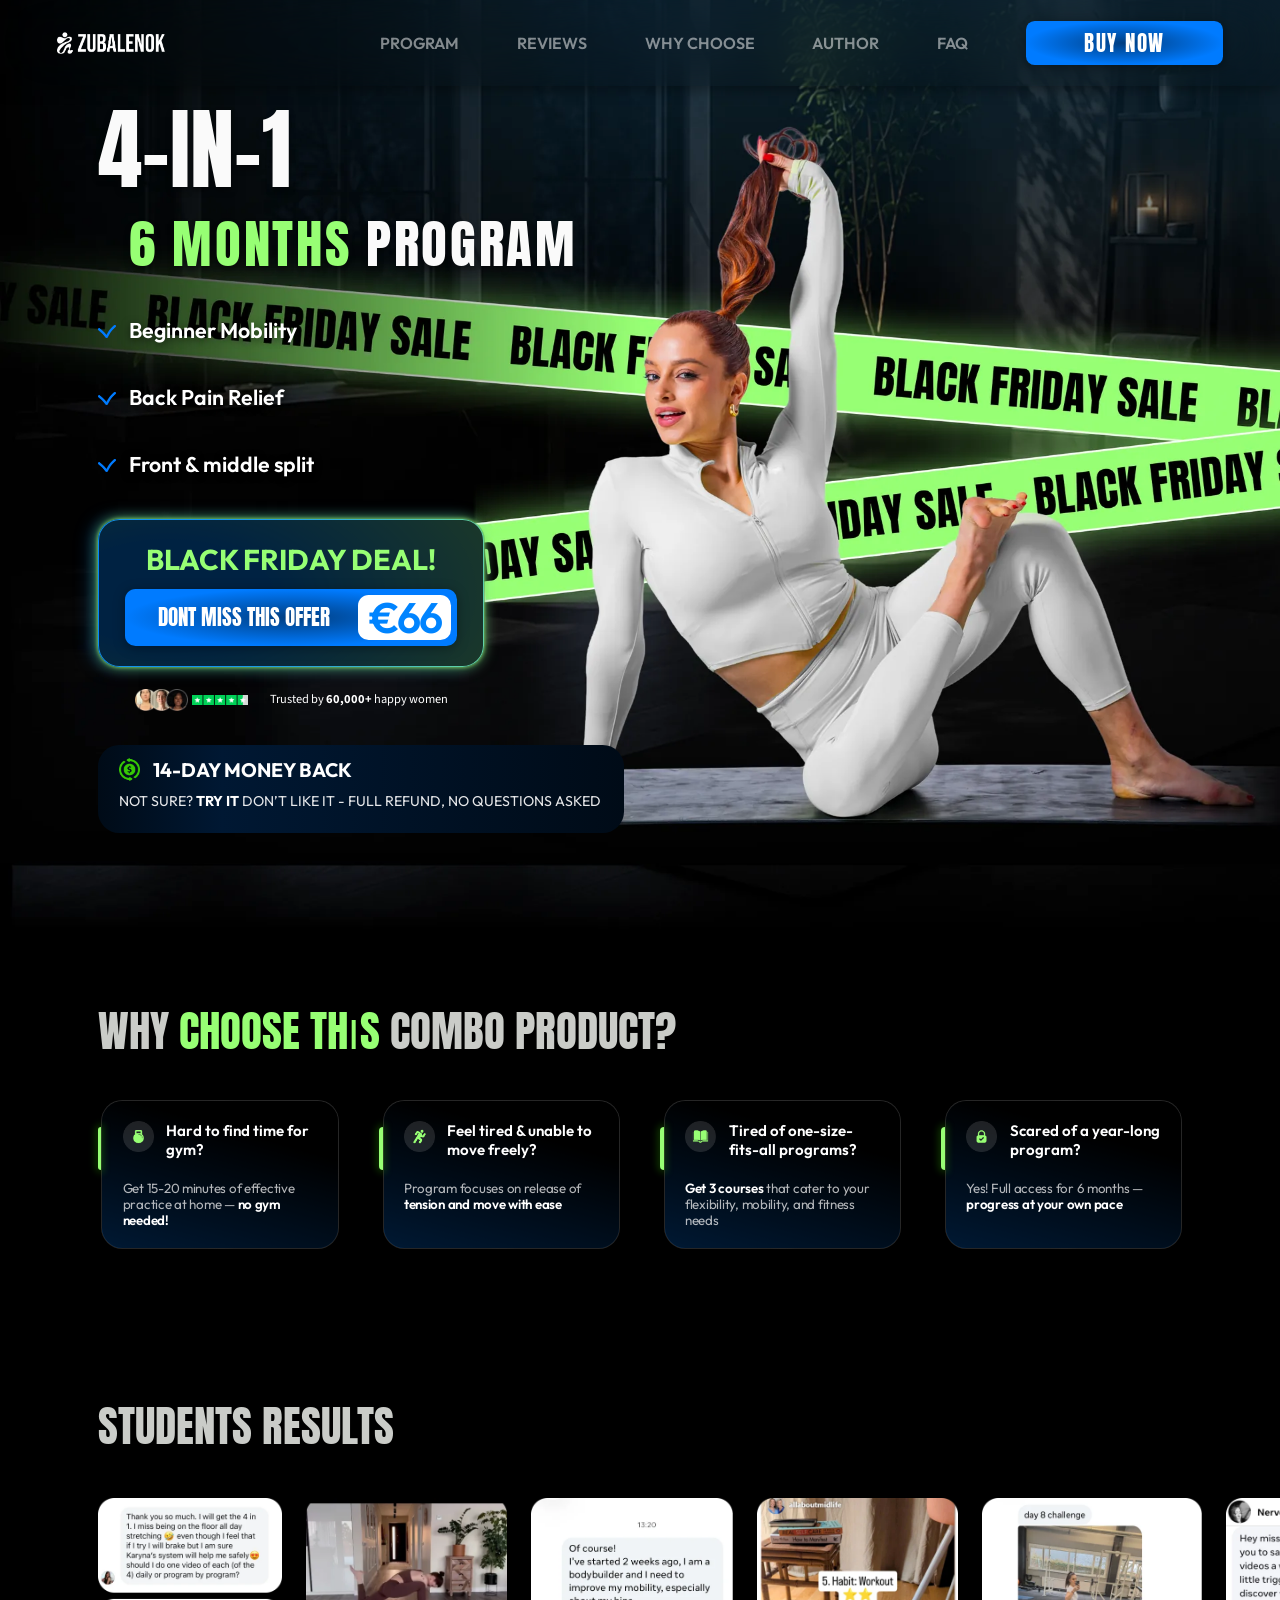
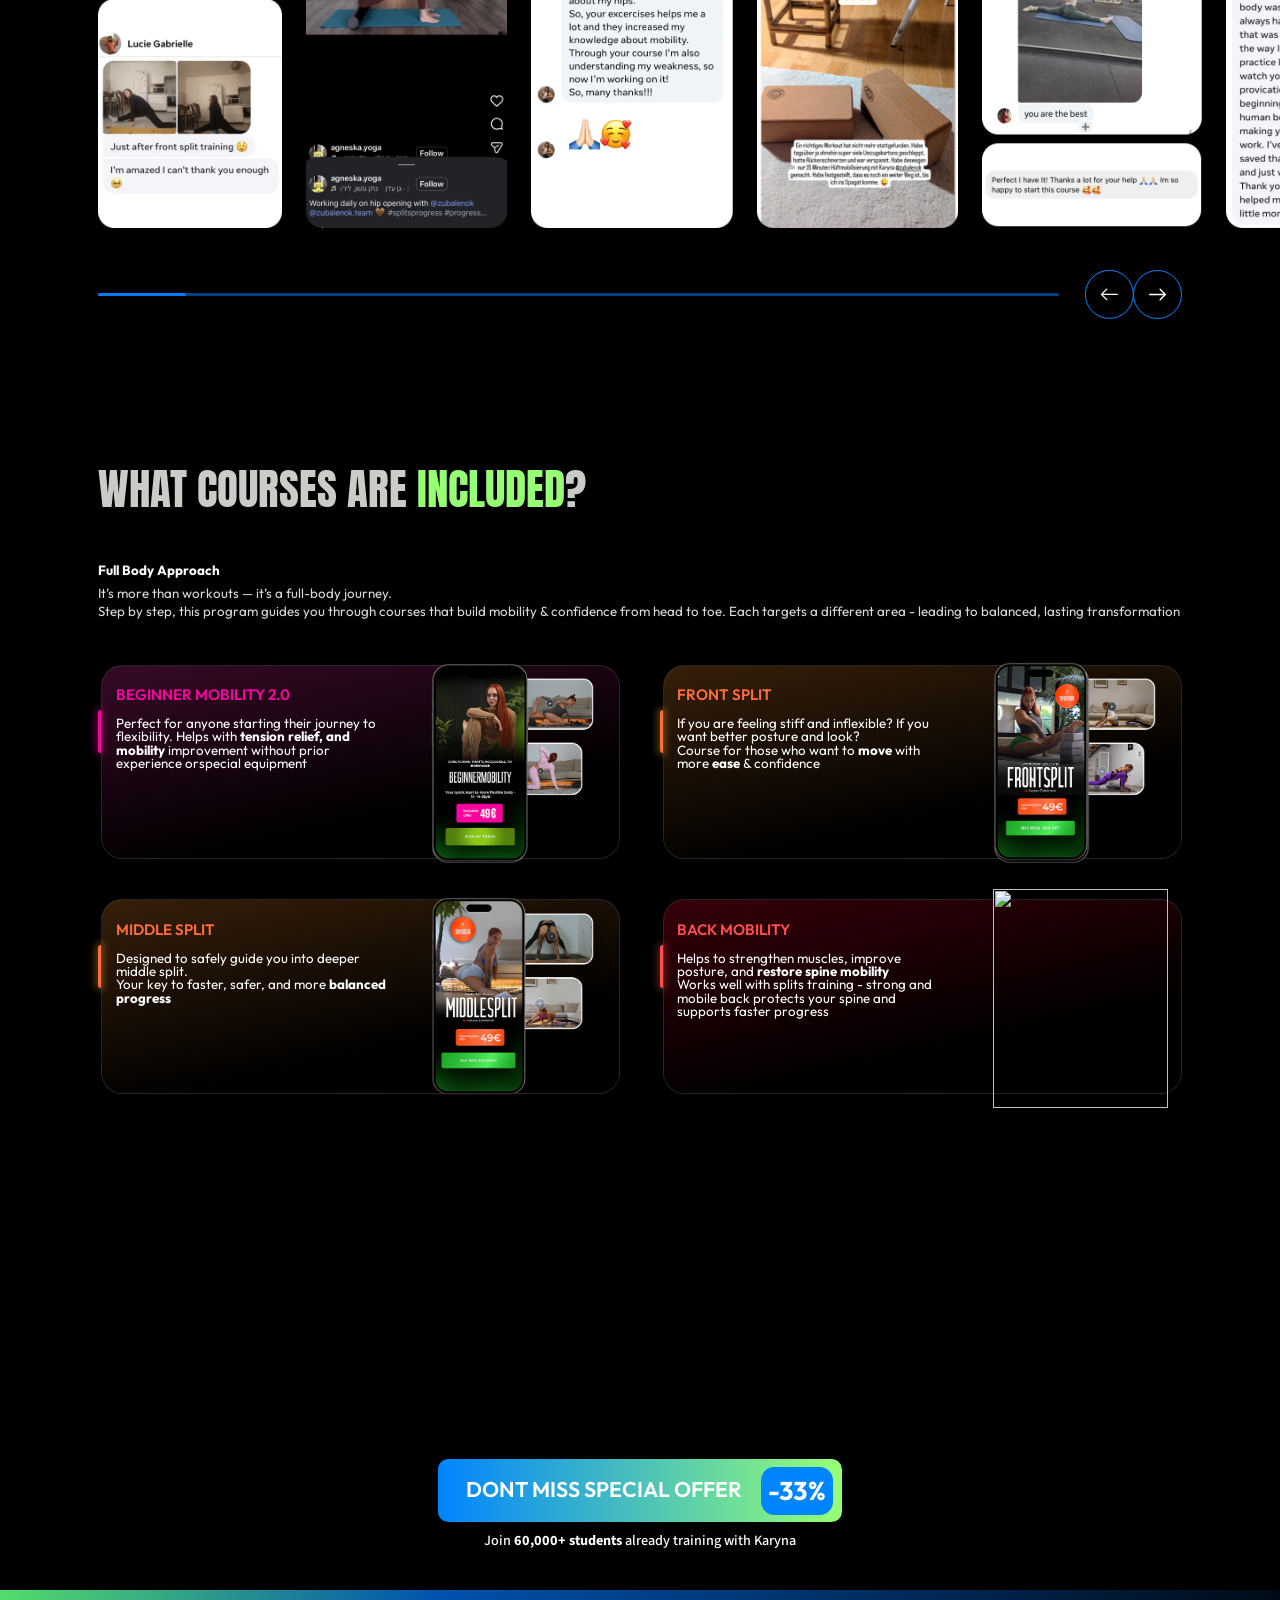
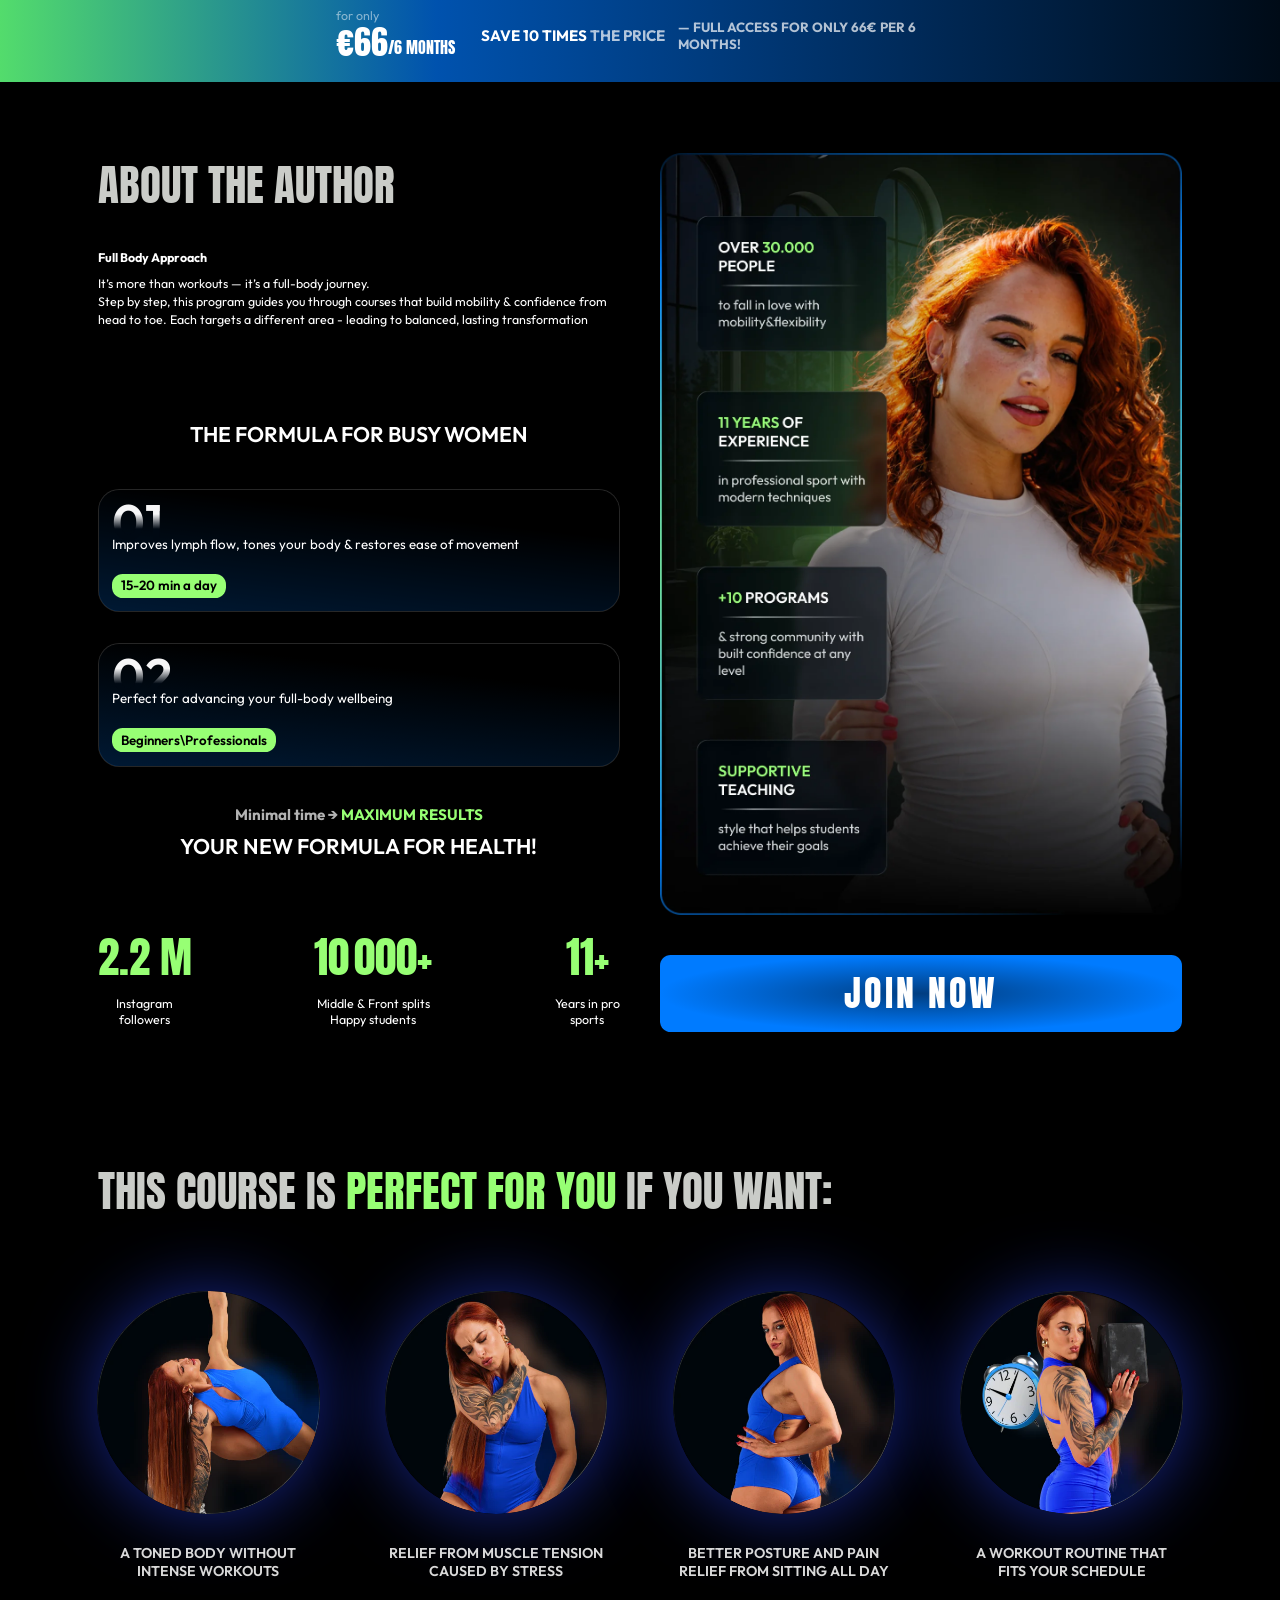
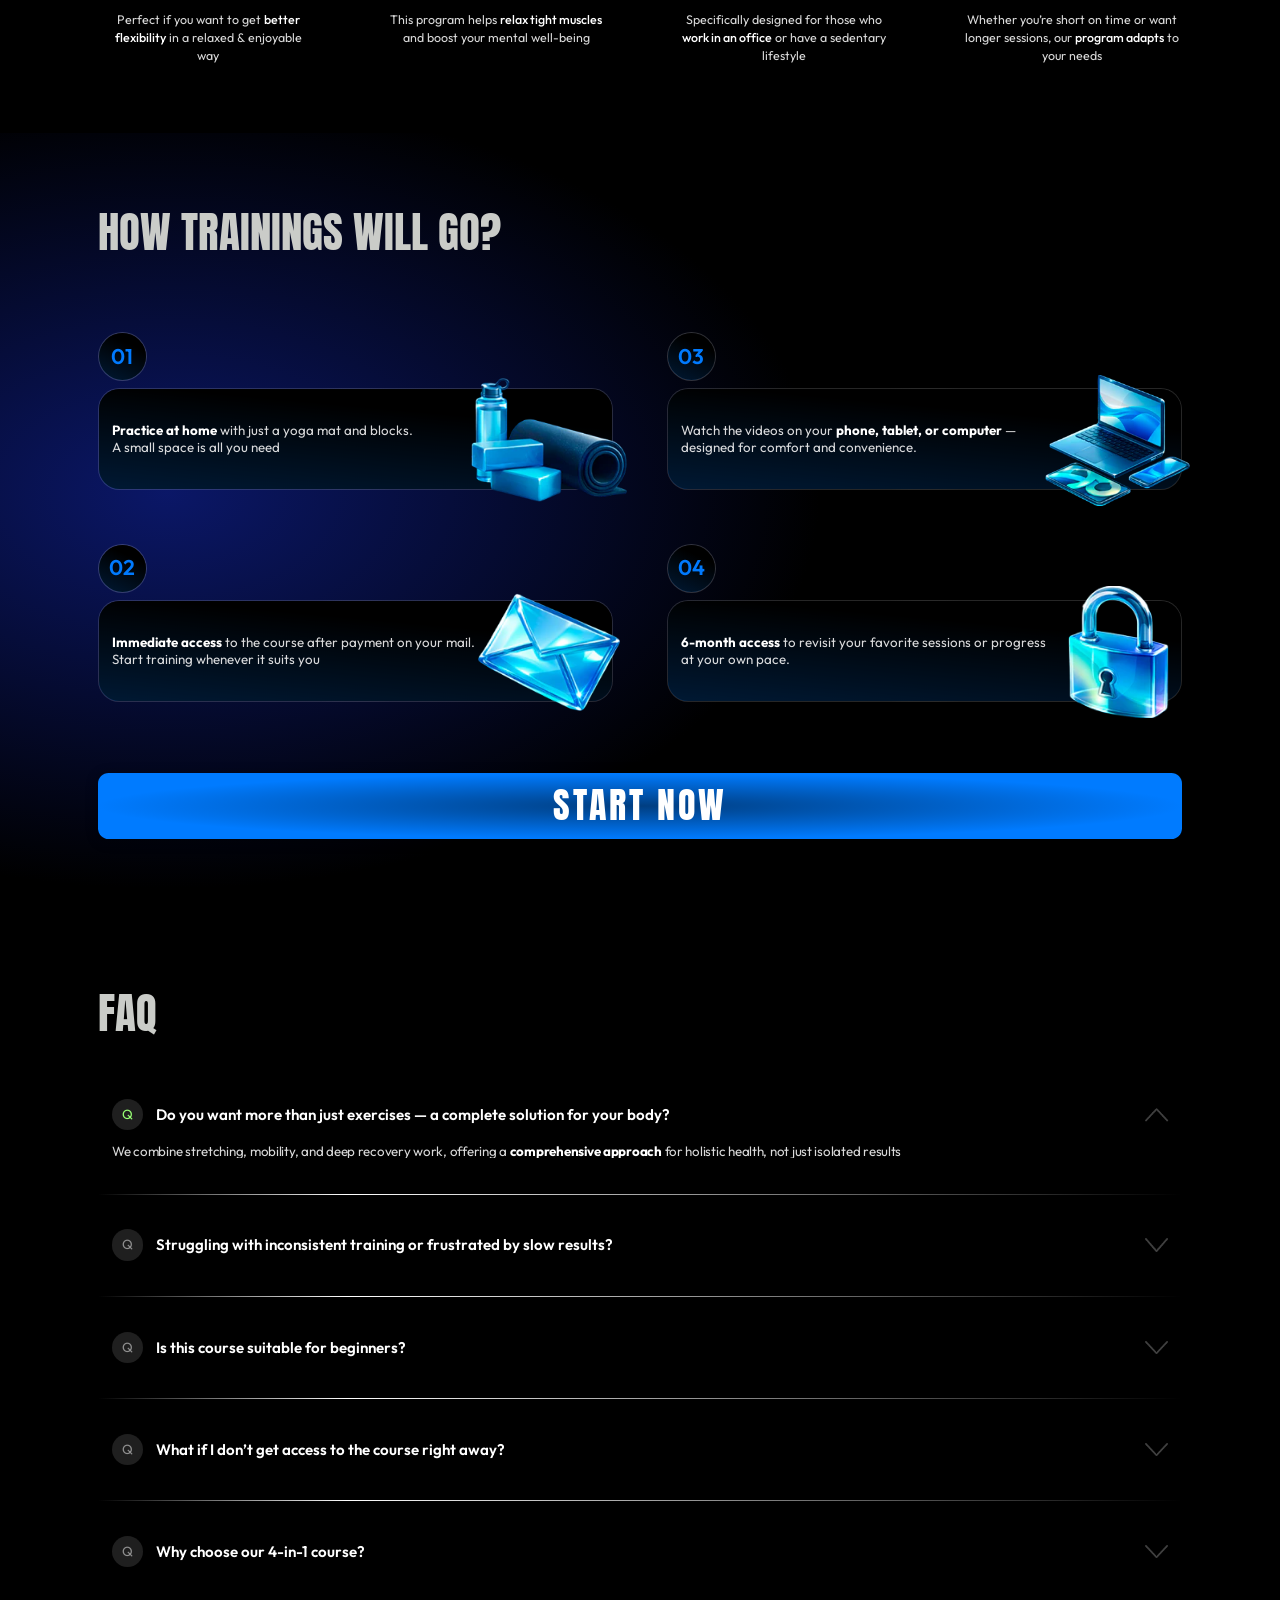
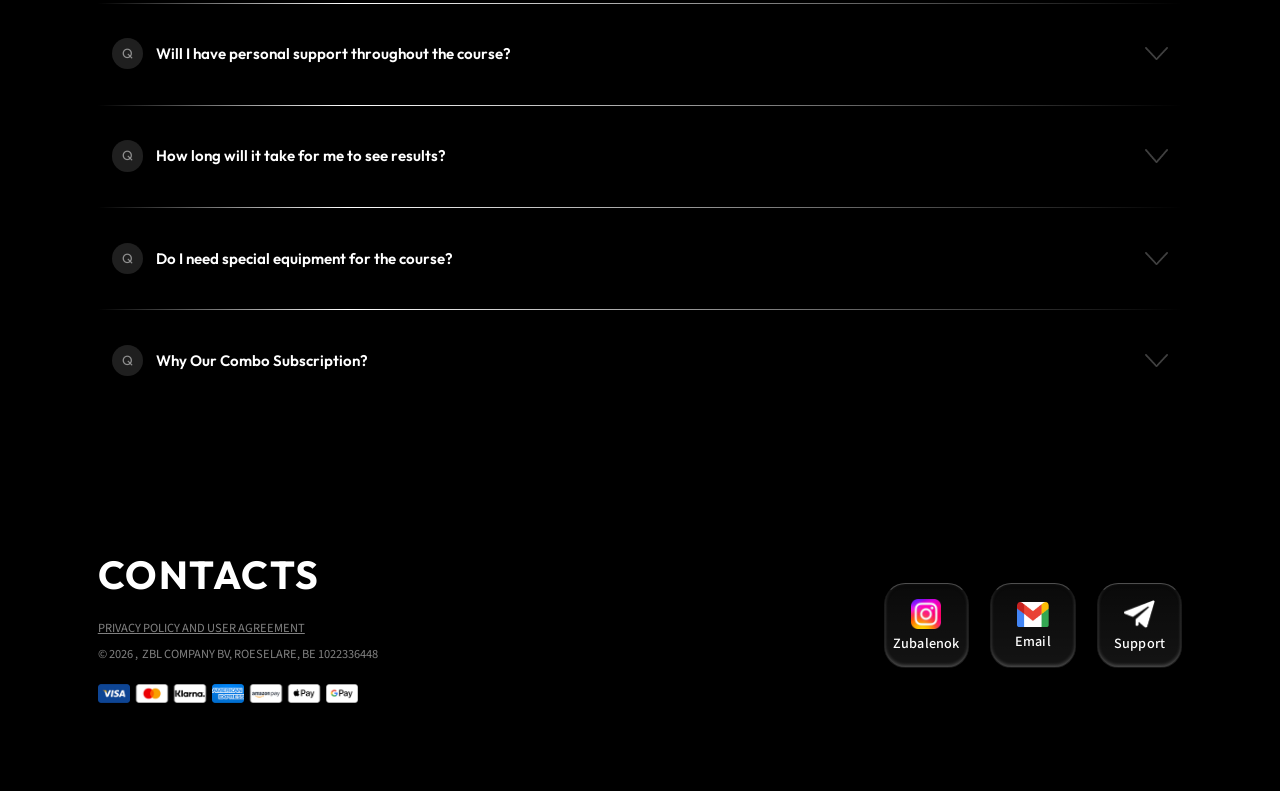
==== index.html @ 0d7bb152 "fdd" ====
<!DOCTYPE html>
<html lang="en">

<head>
<!-- Google tag (gtag.js) -->
<script async src="https://www.googletagmanager.com/gtag/js?id=G-RHPCK3JR72"></script>
<script>
  window.dataLayer = window.dataLayer || [];
  function gtag(){dataLayer.push(arguments);}
  gtag('js', new Date());

  gtag('config', 'G-RHPCK3JR72');
</script>

    <meta charset="UTF-8">
    <meta name="viewport" content="width=device-width, initial-scale=1.0">
    <link rel="dns-prefetch" href="https://itden-cdn.b-cdn.net">
    <link rel="preconnect" href="https://cdn.jsdelivr.net" crossorigin>
    <link rel="preconnect" href="https://itden-cdn.b-cdn.net" crossorigin>
    <link rel="icon" type="image/png" href="./images/favicon.png">
    
    <link rel="stylesheet" href="./css/fonts.css">
    
    <script>
        function handleCdnError() {
          const link = document.getElementById('dynamic-assets');
          if (!link.dataset.fallback) {
            console.warn("CDN Down: Switching to local assets...");
            link.href = "./css/main.css"; // Шлях до локального дубля
            link.dataset.fallback = "true";
            document.documentElement.classList.add('cdn-failed');
          }
        }
      </script>
    <link 
        rel="stylesheet" 
        href="https://itden-cdn.b-cdn.net/zubalenok-combo.com/main-cdn.css" 
        id="dynamic-assets"
        fetchpriority="high"
        onerror="handleCdnError()"
      >
    <link rel="stylesheet" href="./css/contacts-new.css">
      
      
      
      
      <style>
       
       @media (max-width: 450px) {
    .header__price-button {
        font-size: 7.91vw;
    }
}
            .train-elements-item img,
          .about-info-img{
              width: 100%;
          }
          .courses-element img {
                min-width: 27vw;
            }
            @media (min-width: 800px) {
                .header{
                        background-position: center right;
        background: url(https://itden-cdn.b-cdn.net/zubalenok-combo.com/main-fon-2.webp?quality=95&width=100%) no-repeat;
        background-size: 100%;
            }
            
            .header__price{
                width: 100%;
            }
                .courses-element img {
                    width: 15vw;
                    min-width: 15vw;
                }
                .first-slider-next, .first-slider-prev {
                    background: url(../../images/s-arrow.png) no-repeat;
                    background-size: contain;
                }
                .first-slider-next, .first-slider-next {
                    background: url(../../images/s-arrow.png) no-repeat;
                    background-size: contain;
                }
            }
            
            .signup-form input{
                color: #000;
            }
            
            @font-face {
                font-family: 'Anton';
                src: url('./fonts/Anton-Regular.ttf') format('truetype');
                font-weight: 600;
                font-style: normal;
                font-display: swap;
            }
            
            @font-face {
                font-family: 'Outfit-Regular';
                src: url('./fonts/Outfit-Regular.ttf') format('truetype');
                font-weight: 600;
                font-style: normal;
                font-display: swap;
            }
            
            @font-face {
                font-family: 'Outfit-Bold';
                src: url('./fonts/Outfit-Regular.ttf') format('truetype');
                font-weight: 600;
                font-style: normal;
                font-display: swap;
            }
            
            .promoForm{
    display: flex;
    width: 100.23vw; /* 429px */
    padding: 5.61vw 5.61vw 11.68vw 5.61vw; /* 24px 24px 50px 24px */
    flex-direction: column;
    align-items: center;
    gap: 5.61vw; /* 24px */
    border-radius: 5.61vw 5.61vw 0 0; /* 24px */
    border-top: 0.23vw solid rgba(255, 255, 255, 0.30); /* 1px */
    background: rgba(0, 29, 61, 0.60);
    box-shadow: 0 -1.4vw 8.88vw 0 #000; /* -6px 38px */
    position: fixed;
    bottom: 0;
    transform: translateY(100%);
    transition: all .3s;
    z-index: 100;
}

.promoForm.active{
    transform: translateY(0%);
}

.promoForm-button{
    display: flex;
    padding: 1.52vw 5.61vw; /* 6.513px 24px */
    justify-content: space-between;
    align-items: center;
    align-self: stretch;
    border-radius: 2.28vw; /* 9.769px */
    font-family: 'Anton';
    background: radial-gradient(50% 50% at 50% 50%, #003E81 0%, #007BFF 100%);
    box-shadow: 0 0.47vw 2.8vw 0 rgba(0, 0, 0, 0.35); /* 2px 12px */
    color: #FFF;
    text-align: center;
    font-family: Anton;
    font-size: 7.01vw; /* 30px */
    font-style: normal;
    font-weight: 400;
    line-height: normal;
    letter-spacing: 0.56vw; /* 2.4px */
    text-transform: uppercase;
}

.promoForm-text{
    color: rgba(255, 255, 255, 0.70);
    text-align: center;
    font-family: 'Outfit-Regular';
    font-size: 3.74vw; /* 16px */
    font-style: normal;
    font-weight: 400;
    line-height: 196%;
    text-transform: uppercase;
}

.promoForm-text span{
    color: #FFF;
    font-family: 'Outfit-Bold';
    font-weight: 700;
}

@media(min-width: 500px){
    .promoForm{
        display: none !important;
    }
}
      </style>
      
      

    <link rel="stylesheet" href="./css/components/popup.css">
    <link rel="preconnect" href="https://fonts.googleapis.com">
    <link rel="preconnect" href="https://fonts.gstatic.com" crossorigin>
    <link rel="stylesheet" href="https://fonts.googleapis.com/css2?family=Outfit:wght@400;500;600;700;800&family=Source+Sans+3:wght@400;500;700&display=swap">
    <link rel="stylesheet" href="./css/bf-update.css">
    <title>4-in-1 program</title>
    <link rel="stylesheet" href="https://cdn.jsdelivr.net/npm/swiper@11/swiper-bundle.min.css" />


<script type="text/javascript">
    (function(c,l,a,r,i,t,y){
        c[a]=c[a]||function(){(c[a].q=c[a].q||[]).push(arguments)};
        t=l.createElement(r);t.async=1;t.src="https://www.clarity.ms/tag/"+i;
        y=l.getElementsByTagName(r)[0];y.parentNode.insertBefore(t,y);
    })(window, document, "clarity", "script", "umi70oi8gm");
</script>

    
    <script src="https://web.cmp.usercentrics.eu/modules/autoblocker.js"></script>
    <script id="usercentrics-cmp" src="https://web.cmp.usercentrics.eu/ui/loader.js" data-settings-id="_npZmMuiBfm_zG" async></script>
 
 </head>
<body>

    <div class="wrapper">
        <header class="header">
            <nav class="header-navline">
                <div class="header-wrapper">
                    <img src="./images/logo.webp" alt="logo" class="header-logo">
                    <nav class="header-nav">
                        <ul class="header-list">
                            <li><a href="#program" class="header-link">Program</a></li>
                            <li><a href="#reviews" class="header-link">Reviews</a></li>
                            <li><a href="#why-choose" class="header-link">Why choose</a></li>
                            <li><a href="#author" class="header-link">Author</a></li>
                            <li><a href="#faq" class="header-link">FAQ</a></li>
                        </ul>
                        <a href="https://mmoschool.online/shop/item/13106" class="check-click">
                            <div class="header-nav-button">
                                Buy Now
                            </div>
                        </a>
                    </nav>
                </div>
            </nav>
            <div class="header__top">
                <h1 class="header-title">
                    4-in-1
                </h1>
                <h2 class="header-subTitle">
                    <span>
                        6 months
                    </span>
                    program
                </h2>
                <ul class="header-desc__list">
                    <li class="header-desc__list-item">
                        <img src="./images/check.png" alt="">
                        Beginner Mobility
                    </li>
                    <li class="header-desc__list-item">
                        <img src="./images/check.png" alt="">
                        Back Pain Relief
                    </li>
                    <li class="header-desc__list-item">
                        <img src="./images/check.png" alt="">
                        Front & middle split
                    </li>
                </ul>
            </div>
            <div class="header__bottom">
                <a href="https://mmoschool.online/shop/item/13106" class="check-click bf-deal">
                    <span class="bf-deal__title">Black Friday Deal!</span>
                    <span class="bf-deal__btn">
                        <span class="bf-deal__btn-text">Dont miss this offer</span>
                        <span class="bf-deal__price">€66</span>
                    </span>
                </a>
                <div class="bf-trusted">
                    <img src="./images/bf/avatars.webp" alt="" class="bf-trusted__avatars" width="60" height="25">
                    <img src="./images/bf/stars.webp" alt="5 stars" class="bf-trusted__stars" width="64" height="12">
                    <span class="bf-trusted__text">Trusted by <b>60,000+</b> happy women</span>
                </div>
                <div class="blueBlock blueBlock-desc" >
            <h3 class="blueBlock-title">
                <img src="./images/cash-flow.png" alt="">
                14-Day MONEY BACK
            </h3>
            <p class="blueBlock-text">
                Not sure? <span>Try it</span><br>
                Don’t like it - full refund, <br>
                no questions asked<br>
            </p>
        </div>
            </div>
            
        </header>
        <div class="blueBlock blueBlock-mob">
            <h3 class="blueBlock-title">
                <img src="./images/cash-flow.png" alt="">
                14-Day MONEY BACK
            </h3>
            <p class="blueBlock-text">
                Not sure? <span>Try it</span><br>
                Don’t like it - full refund, <br>
                no questions asked<br>
            </p>
        </div>
        <div class="choise__product" id="program">
            <h2 class="mainTitle">
                Why <span>Choose thіs</span><br>
                Combo Product?
            </h2>
            <div class="choise__product-column">
                <div class="choise__product-column-item">
                    <h3 class="column-item-title">
                        <img src="./images/product-1.png" alt="">
                        Hard to find time for gym?
                    </h3>
                    <p class="mainText">
                        Get 15-20 minutes of effective practice at home —
                        <span>no gym needed!</span>
                    </p>
                </div>
                <div class="choise__product-column-item">
                    <h3 class="column-item-title">
                        <img src="./images/product-2.png" alt="">
                        Feel tired & unable to move freely?
                    </h3>
                    <p class="mainText">
                        Program focuses on release  of
                        <span> tension and move with ease</span>
                    </p>
                </div>
                <div class="choise__product-column-item">
                    <h3 class="column-item-title">
                        <img src="./images/product-3.png" alt="">
                        Tired of one-size-fits-all programs?
                    </h3>
                    <p class="mainText">
                        <span class="bf-d">Get 3 courses</span><span class="bf-m">Get full body 4 courses</span>
                        that cater to your flexibility, mobility, and fitness needs
                    </p>
                </div>
                <div class="choise__product-column-item">
                    <h3 class="column-item-title">
                        <img src="./images/product-4.png" alt="">
                        Scared of a year-long program?
                    </h3>
                    <p class="mainText">
                        Yes! Full access for 6 months —
                        <span>progress at your own pace</span>
                    </p>
                </div>
            </div>
        </div>
        <div class="first-slider" id="reviews">
            <h2 class="mainTitle">students Results</h2>

            <div class="first-swiper swiper">
                <div class="swiper-wrapper">
                    <img src="./images/bf/review-01.webp" alt="Student result 2" loading="lazy" decoding="async" class="swiper-slide">
                    <img src="./images/bf/review-02.webp" alt="Student result 3" loading="lazy" decoding="async" class="swiper-slide">
                    <img src="./images/bf/review-03.webp" alt="Student result 4" loading="lazy" decoding="async" class="swiper-slide">
                    <img src="./images/bf/review-04.webp" alt="Student result 5" loading="lazy" decoding="async" class="swiper-slide">
                    <img src="./images/bf/review-05.webp" alt="Student result 6" loading="lazy" decoding="async" class="swiper-slide">
                    <img src="./images/bf/review-06.webp" alt="Student result 7" loading="lazy" decoding="async" class="swiper-slide">
                    <img src="./images/bf/review-07.webp" alt="Student result 8" loading="lazy" decoding="async" class="swiper-slide">
                    <img src="./images/bf/review-08.webp" alt="Student result 9" loading="lazy" decoding="async" class="swiper-slide">
                    <img src="./images/bf/review-09.webp" alt="Student result 10" loading="lazy" decoding="async" class="swiper-slide">
                    <img src="./images/bf/review-10.webp" alt="Student result 11" loading="lazy" decoding="async" class="swiper-slide">
                    <img src="./images/bf/review-00.webp" alt="Student result 12" loading="lazy" decoding="async" class="swiper-slide">
                </div>
            </div>

            <div style="padding-right: 10px; display: flex; align-items: center;">
                <div class="first-slider-pagination swiper-pagination"></div>
                <div class="first-slider-prev"></div>
                <div class="first-slider-next"></div>
            </div>
        </div>
        <div class="courses" id="why-choose">
            <h2 class="mainTitle">
                What Courses are<br>
                <span>included</span>?
            </h2>
            <p class="mainText" style="padding: 25px 0 40px 10px;">
                <span>Full Body Approach</span>
                <br>
                It’s more than workouts — it’s a full-body journey.<br>Step by step, this program guides you through
                courses that build mobility & confidence from head to toe. Each targets a different area - leading to
                balanced, lasting transformation
            </p>
            <div class="courses-flex">
            <div class="courses-element el-1">
                <div>
                    <h3 class="courses-element-title">
                        Beginner mobility 2.0
                    </h3>
                    <p class="mainText">
                        Perfect for anyone starting their journey to flexibility. Helps with <span>tension relief, and
                            mobility</span> improvement without prior experience orspecial equipment
                    </p>
                </div>
                <img src="https://itden-cdn.b-cdn.net/zubalenok-combo.com/course-label-1.webp?width=1920" srcset=" https://itden-cdn.b-cdn.net/zubalenok-combo.com/course-label-1.webp?width=200 200w, https://itden-cdn.b-cdn.net/zubalenok-combo.com/course-label-1.webp?width=1200 1200w, https://itden-cdn.b-cdn.net/zubalenok-combo.com/course-label-1.webp?width=1920 1920w" sizes="(max-width: 768px) 170px, 320px" alt="" loading="lazy" decoding="async" onerror="this.onerror=null; this.removeAttribute('srcset'); this.src='./images/course-label-1.webp';" />
                <img src="./images/bf/course-top-beginner.webp" class="courses-element-top bf-m" alt="Beginner Mobility 2.0" loading="lazy" decoding="async" width="178" height="148" />
            </div>
            <div class="courses-element el-2">
                <div>
                    <h3 class="courses-element-title">
                        Front Split
                    </h3>
                    <p class="mainText">
                        If you are feeling stiff and inflexible? If you want better posture and look?<br>Course for those
                        who want to <span>move</span> with more <span>ease</span> & confidence
                    </p>
                </div>
                <img src="https://itden-cdn.b-cdn.net/zubalenok-combo.com/course-label-2.webp?width=1920" srcset=" https://itden-cdn.b-cdn.net/zubalenok-combo.com/course-label-2.webp?width=200 200w, https://itden-cdn.b-cdn.net/zubalenok-combo.com/course-label-2.webp?width=1200 1200w, https://itden-cdn.b-cdn.net/zubalenok-combo.com/course-label-2.webp?width=1920 1920w" sizes="(max-width: 768px) 170px, 320px" alt="" loading="lazy" decoding="async" onerror="this.onerror=null; this.removeAttribute('srcset'); this.src='./images/course-label-2.webp';" />
                <img src="./images/bf/course-top-front.webp" class="courses-element-top bf-m" alt="Front Split" loading="lazy" decoding="async" width="178" height="148" />
            </div>
            <div class="courses-element el-3">
                <div>
                    <h3 class="courses-element-title">
                        Middle Split
                    </h3>
                    <p class="mainText">
                        Designed to safely guide you into deeper middle split.<br>Your key to faster, safer, and more
                        <span>balanced progress</span>
                    </p>
                </div>
                <img src="https://itden-cdn.b-cdn.net/zubalenok-combo.com/course-label-3.webp?width=1920" srcset=" https://itden-cdn.b-cdn.net/zubalenok-combo.com/course-label-3.webp?width=200 200w, https://itden-cdn.b-cdn.net/zubalenok-combo.com/course-label-3.webp?width=1200 1200w, https://itden-cdn.b-cdn.net/zubalenok-combo.com/course-label-3.webp?width=1920 1920w" sizes="(max-width: 768px) 170px, 320px" alt="" loading="lazy" decoding="async" onerror="this.onerror=null; this.removeAttribute('srcset'); this.src='./images/course-label-3.webp';" />
                <img src="./images/bf/course-top-middle.webp" class="courses-element-top bf-m" alt="Middle Split" loading="lazy" decoding="async" width="178" height="148" />
            </div>
            <div class="courses-element el-4">
                <div>
                    <h3 class="courses-element-title">
                        <span class="bf-d">Back Mobility</span><span class="bf-m">Upper Body Mobility</span>
                    </h3>
                    <p class="mainText bf-d">
                        Helps to strengthen muscles, improve posture, and <span>restore spine mobility</span><br>Works
                        well with splits training - strong and mobile back protects your spine and supports faster
                        progress
                    </p>
                    <p class="mainText bf-m">
                        Helps to strengthen muscles, improve posture, <span>restore spine mobility. Strong and mobile</span>
                        upper body protects your spine + supports faster progress
                    </p>
                </div>
                <img src="https://itden-cdn.b-cdn.net/zubalenok-combo.com/course-label-4.webp?width=1920" srcset=" https://itden-cdn.b-cdn.net/zubalenok-combo.com/course-label-4.webp?width=200 200w, https://itden-cdn.b-cdn.net/zubalenok-combo.com/course-label-4.webp?width=1200 1200w, https://itden-cdn.b-cdn.net/zubalenok-combo.com/course-label-4.webp?width=1920 1920w" sizes="(max-width: 768px) 170px, 320px" alt="" loading="lazy" decoding="async" onerror="this.onerror=null; this.removeAttribute('srcset'); this.src='./images/course-label-4.webp';" />
                <img src="./images/bf/course-top-upper.webp" class="courses-element-top bf-m" alt="Upper Body Mobility" loading="lazy" decoding="async" width="178" height="148" />
            </div>
            </div>
        </div>
        <section class="bf-gift">
            <a href="https://mmoschool.online/shop/item/13106" class="check-click bf-gift__card">
                <picture>
                    <source media="(min-width: 800px)" srcset="./images/bf/gift-desktop.webp">
                    <img src="./images/bf/gift-mobile.webp" alt="Buy now = get a gift. Order before the timer hits zero and get 2 sessions of InHome Power for free: Karyna's home glute training course" loading="lazy" decoding="async">
                </picture>
            </a>
            <a href="https://mmoschool.online/shop/item/13106" class="check-click bf-offer">
                <span class="bf-offer__text">Dont miss special offer</span>
                <span class="bf-offer__badge">-33%</span>
            </a>
            <p class="bf-gift__note">Join <b>60,000+ students</b> already training with Karyna</p>
        </section>
        <div class="blue-g">
            <div class="blue-g-left">
                <h3 class="blue-g-left-title">
                    for only
                </h3>
                <h2 class="blue-g-left-value">
                    €66
                    <span>/6 months</span>
                </h2>
            </div>
            <div class="blue-g-right">
                <h3 class="blue-g-right-title">
                    Save 10 times <span>the price</span>
                </h3>
                <p class="blue-g-right-text">
                    — full access for only 66€ per 6 months!
                </p>
            </div>
        </div>
        <div class="about" id="author">
            <div class="about-felm">
            <h2 class="mainTitle">
                About the Author
            </h2>
            <p class="mainText" style="padding: 25px 0 40px 0px;">
                <span>Full Body Approach</span>
                <br>
                It’s more than workouts — it’s a full-body journey.<br>Step by step, this program guides you through
                courses that build mobility & confidence from head to toe. Each targets a different area - leading to
                balanced, lasting transformation
            </p>
            </div>
            <img src="./images/bf/author-desktop.webp" class="about-info-img" alt="Karyna Zubalenok: over 30,000 people, 11 years of experience, +10 programs, supportive teaching" loading="lazy" decoding="async" width="587" height="857">

            <div class="about-numbers">
                <div>
                    <h2 class="about-numbers-value">
                        <span class="count-up" data-target="2.2">0</span> M
                    </h2>
                    <p class="about-numbers-text">Instagram<br>followers</p>
                </div>
                <div>
                    <h2 class="about-numbers-value">
                        <span class="count-up" data-target="10000">0</span>+
                    </h2>
                    <p class="about-numbers-text">Middle & Front splits<br>Happy students</p>
                </div>
                <div>
                    <h2 class="about-numbers-value">
                        <span class="count-up" data-target="11">0</span>+
                    </h2>
                    <p class="about-numbers-text">Years in pro<br>sports</p>
                </div>
            </div>
            <div class="about-formula">
                <h3 class="about-formula-title">
                    The Formula for Busy Women
                </h3>
                <div class="about-formula-element">
                    <h2 class="about-formula-element-num">
                        01
                    </h2>
                    <p class="mainText">
                        Improves lymph flow, tones your body & restores ease of movement
                    </p>
                    <h3 class="about-formula-element-gr">
                        15-20 min a day
                    </h3>
                </div>
                <div class="about-formula-element">
                    <h2 class="about-formula-element-num">
                        02
                    </h2>
                    <p class="mainText">
                        Perfect for advancing your full-body wellbeing
                    </p>
                    <h3 class="about-formula-element-gr">
                        Beginners\Professionals
                    </h3>
                </div>
                <p class="about-formula-bottomText">
                    Minimal time →
                    <span>maximum results</span>
                </p>
                <h3 class="about-formula-title" style="text-align: center; padding-bottom: 30px;">
                    your new formula
                    <br>
                    for health!
                </h3>
                
            </div>
            <a href="https://mmoschool.online/shop/item/13106" class="check-click">
                <div class="header__price-button">
                    JOIN NOW
                </div>
            </a>
        </div>
        <div class="train">
            <h2 class="mainTitle" style="padding-bottom: 30px;">
                This course is <br>
                <span> perfect for you</span> if <br>
                you want:
            </h2>
            <div class="train-elements-wrp">
            <div class="train-elements">
                <div class="train-elements-item">
                    <img 
src="https://itden-cdn.b-cdn.net/zubalenok-combo.com/karina-icon-1.webp?width=1200"
srcset="
https://itden-cdn.b-cdn.net/zubalenok-combo.com/karina-icon-1.webp?width=200 200w,
https://itden-cdn.b-cdn.net/zubalenok-combo.com/karina-icon-1.webp?width=400 400w,
https://itden-cdn.b-cdn.net/zubalenok-combo.com/karina-icon-1.webp?width=800 800w"
sizes="(max-width: 768px) 150px, 370px"
alt=""
loading="lazy"
decoding="async"
onerror="this.onerror=null; this.removeAttribute('srcset'); this.src='./images/karina-icon-1.webp';"
/>

                    <h3 class="train-elements-item-title">
                        A toned body <br>without intense <br>workouts
                    </h3>
                    <p class="mainText">
                        Perfect if you want <br> to get <span>better<br> flexibility</span> in a relaxed<br> & enjoyable
                        way
                    </p>
                </div>
                <div class="train-elements-item">
                    <img 
src="https://itden-cdn.b-cdn.net/zubalenok-combo.com/karina-icon-2.webp?width=1200"
srcset="
https://itden-cdn.b-cdn.net/zubalenok-combo.com/karina-icon-2.webp?width=200 200w,
https://itden-cdn.b-cdn.net/zubalenok-combo.com/karina-icon-2.webp?width=400 400w,
https://itden-cdn.b-cdn.net/zubalenok-combo.com/karina-icon-2.webp?width=800 800w"
sizes="(max-width: 768px) 150px, 370px"
alt=""
loading="lazy"
decoding="async"
onerror="this.onerror=null; this.removeAttribute('srcset'); this.src='./images/karina-icon-2.webp';"
/>

                    <h3 class="train-elements-item-title">
                        Relief from <br>muscle tension <br>caused by stress
                    </h3>
                    <p class="mainText">
                        This program helps <br><span>relax tight muscles<br></span> and boost your<br> mental well-being
                    </p>
                </div>
            </div>
            <div class="train-elements">
                <div class="train-elements-item">
                    <img 
src="https://itden-cdn.b-cdn.net/zubalenok-combo.com/karina-icon-3.webp?width=1200"
srcset="
https://itden-cdn.b-cdn.net/zubalenok-combo.com/karina-icon-3.webp?width=200 200w,
https://itden-cdn.b-cdn.net/zubalenok-combo.com/karina-icon-3.webp?width=400 400w,
https://itden-cdn.b-cdn.net/zubalenok-combo.com/karina-icon-3.webp?width=800 800w"
sizes="(max-width: 768px) 150px, 370px"
alt=""
loading="lazy"
decoding="async"
onerror="this.onerror=null; this.removeAttribute('srcset'); this.src='./images/karina-icon-3.webp';"
/>

                    <h3 class="train-elements-item-title">
                        Better posture <br>and pain relief <br>from sitting all day
                    </h3>
                    <p class="mainText">
                        Specifically<br> designed for those <br>who <span>work in an office<br></span> or have a
                        sedentary <br>lifestyle
                    </p>
                </div>
                <div class="train-elements-item">
                    <img 
src="https://itden-cdn.b-cdn.net/zubalenok-combo.com/karina-icon-4.webp?width=1200"
srcset="
https://itden-cdn.b-cdn.net/zubalenok-combo.com/karina-icon-4.webp?width=200 200w,
https://itden-cdn.b-cdn.net/zubalenok-combo.com/karina-icon-4.webp?width=400 400w,
https://itden-cdn.b-cdn.net/zubalenok-combo.com/karina-icon-4.webp?width=800 800w"
sizes="(max-width: 768px) 150px, 370px"
alt=""
loading="lazy"
decoding="async"
onerror="this.onerror=null; this.removeAttribute('srcset'); this.src='./images/karina-icon-4.webp';"
/>

                    <h3 class="train-elements-item-title">
                        A workout <br>routine that fits <br>your schedule
                    </h3>
                    <p class="mainText">
                        Whether you’re short <br>on time or want <br>longer sessions, our <br><span>program
                            adapts</span> to <br>your needs
                    </p>
                </div>
            </div>
            </div>
        </div>
        <div class="howWillGo">
            <div class="howWillGo-container">
            <h2 class="mainTitle">
                How trainings will <br>go?
            </h2>
            <div class="howWillGo__content">
                <img src="./images/nums.webp" class="howWillGo__content-nums" alt="">
                <div class="howWillGo__content-elements">
                    <div class="howWillGo__content-elements-item itm-1">
                        <p class="mainText">
                            <span>Practice at home</span>
                            with just a yoga mat and blocks.<br>A small space is all you need
                        </p>
                        <img src="./images/train-icon-1.webp" alt="">
                    </div>
                    <div class="howWillGo__content-elements-item itm-2">
                        <p class="mainText">
                            <span>Immediate access</span>
                            to the course after payment on your mail.<br>Start training whenever it suits you
                        </p>
                        <img src="./images/train-icon-2.webp" alt="">
                    </div>
                    <div class="howWillGo__content-elements-item itm-3">
                        <p class="mainText">
                            Watch the videos on your <span>phone, tablet, or computer</span> — designed for comfort and
                            convenience.
                        </p>
                        <img src="./images/train-icon-3.webp" alt="">
                    </div>
                    <div class="howWillGo__content-elements-item itm-4">
                        <p class="mainText">
                            <span>6-month access</span>
                            to revisit your favorite sessions or progress at your own pace.
                        </p>
                        <img src="./images/train-icon-4.webp" alt="">
                    </div>
                </div>
            </div>
            <a href="https://mmoschool.online/shop/item/13106" class="check-click">
                <div class="header__price-button">
                    START NOW
                </div>
            </a>
            </div>
        </div>
        <div class="asks" style="padding-left: 10px; padding-right: 10px; padding-top: 20px;" id="faq">
            <h2 class="mainTitle">
                FAQ
            </h2>
            <div class="asksContainer">
                <div class="asksContainer-item">
                    <div class="asksContainer-item-top">
                        <div>
                        <h3 class="q">Q</h3>
                        <p class="mainText">
                            Do you want more than just exercises — a complete solution for your body?
                        </p>
                        </div>
                        <img src="./images/q-arrow.png" class="q-arrow" alt="">
                    </div>
                    <div class="asksContainer-item-bottom">
                        <p class="mainText">
                            We combine stretching, mobility, and deep recovery work, offering a <span>comprehensive approach</span> for holistic health, not just isolated results
                        </p>
                    </div>
                </div>
                <div class="q-line"></div>
                <div class="asksContainer-item">
                    <div class="asksContainer-item-top">
                        <div>
                        <h3 class="q">Q</h3>
                        <p class="mainText">
                            Struggling with inconsistent training or frustrated by slow results?
                        </p>
                        </div>
                        <img src="./images/q-arrow.png" class="q-arrow" alt="">
                    </div>
                    <div class="asksContainer-item-bottom">
                        <p class="mainText">
                            With access to three specialized courses for a full year, you'll see consistent progress at your own pace. + our continuous support, and personalized feedback ensure you stay motivated and on track until you reach your goals
                        </p>
                    </div>
                </div>
                <div class="q-line"></div>
                <div class="asksContainer-item">
                    <div class="asksContainer-item-top">
                        <div>
                        <h3 class="q">Q</h3>
                        <p class="mainText">
                            Is this course suitable for beginners?
                        </p>
                        </div>
                        <img src="./images/q-arrow.png" class="q-arrow" alt="">
                    </div>
                    <div class="asksContainer-item-bottom">
                        <p class="mainText">
                            Absolutely! Whether you're just starting or have been working on flexibility for a while, this course is designed for all levels. You’ll get step-by-step guidance, so you’ll feel confident every step of the way, even if you're new to flexibility training
                        </p>
                    </div>
                </div>
                <div class="q-line"></div>
                <div class="asksContainer-item">
                    <div class="asksContainer-item-top">
                        <div>
                        <h3 class="q">Q</h3>
                        <p class="mainText">
                            What if I don’t get access to the course right away?
                        </p>
                        </div>
                        <img src="./images/q-arrow.png" class="q-arrow" alt="">
                    </div>
                    <div class="asksContainer-item-bottom">
                        <p class="mainText">
                            If there’s any issue, we’ll fix it immediately! Simply reach out to our support team, and we’ll ensure you get access within 24 hours. We’re here to make sure you can start training right away!
                        </p>
                    </div>
                </div>
                <div class="q-line"></div>
                <div class="asksContainer-item">
                    <div class="asksContainer-item-top">
                        <div>
                        <h3 class="q">Q</h3>
                        <p class="mainText">
                            Why choose our 4-in-1 course?
                        </p>
                        </div>
                        <img src="./images/q-arrow.png" class="q-arrow" alt="">
                    </div>
                    <div class="asksContainer-item-bottom">
                        <p class="mainText">
                            This course isn’t just about stretching — it’s about improving your overall well-being. With our proven techniques and expert guidance, you’ll feel stronger, more confident, and healthier with every session
                        </p>
                    </div>
                </div>
                <div class="q-line"></div>
                <div class="asksContainer-item">
                    <div class="asksContainer-item-top">
                        <div>
                        <h3 class="q">Q</h3>
                        <p class="mainText">
                            Will I have personal support throughout the course?
                        </p>
                        </div>
                        <img src="./images/q-arrow.png" class="q-arrow" alt="">
                    </div>
                    <div class="asksContainer-item-bottom">
                        <p class="mainText">
                            Yes! We offer ongoing support and are here to guide you on your journey. If you have questions, need advice, or want to share your progress, our team is always available to help you stay on track and motivated
                        </p>
                    </div>
                </div>
                <div class="q-line"></div>
                <div class="asksContainer-item">
                    <div class="asksContainer-item-top">
                        <div>
                        <h3 class="q">Q</h3>
                        <p class="mainText">
                            How long will it take for me to see results?
                        </p>
                        </div>
                        <img src="./images/q-arrow.png" class="q-arrow" alt="">
                    </div>
                    <div class="asksContainer-item-bottom">
                        <p class="mainText">
                            Flexibility is a journey — with consistent practice, you’ll start seeing noticeable improvements in just 2-4 weeks. If you stick with it, your progress will grow faster, and soon you'll be hitting new goals!
                        </p>
                    </div>
                </div>
                <div class="q-line"></div>
                <div class="asksContainer-item">
                    <div class="asksContainer-item-top">
                        <div>
                        <h3 class="q">Q</h3>
                        <p class="mainText">
                            Do I need special equipment for the course?
                        </p>
                        </div>
                        <img src="./images/q-arrow.png" class="q-arrow" alt="">
                    </div>
                    <div class="asksContainer-item-bottom">
                        <p class="mainText">
                            The only equipment you need is a yoga mat and blocks. This course is designed to be done at home, without the need for fancy gym gear. You can practice in the comfort of your own space, making it easy and convenient to get started!
                        </p>
                    </div>
                </div>
                <div class="q-line"></div>
                <div class="asksContainer-item">
                    <div class="asksContainer-item-top">
                        <div>
                        <h3 class="q">Q</h3>
                        <p class="mainText">
                            Why Our Combo Subscription?
                        </p>
                        </div>
                        <img src="./images/q-arrow.png" class="q-arrow" alt="">
                    </div>
                    <div class="asksContainer-item-bottom">
                        <p class="mainText">
                            You get 4 courses in one — Beginner Mobility 2.0, Front Split, Middle Split and Back Mobility — with 6-month access for just €66. That's 10 times less than buying them separately, and the programs are built to work together, so you progress faster and more safely.
                        </p>
                    </div>
                </div>
            </div>
        </div>
       <section class="contacts">
            <h2 class="contacts__title">CONTACTS</h2>
        
            <div class="contacts__grid">
                <a href="https://www.instagram.com/zubalenok" class="contacts__card">
                    <img src="./images/contacts/inst.webp" alt="Instagram" class="contacts__icon">
                    <span class="contacts__label">Zubalenok</span>
                </a>
                <a href="mailto:SUPPORT_ZUBALENOK@ZBL.AGENCY" class="contacts__card">
                    <img src="./images/contacts/email.webp" alt="Email" class="contacts__icon contacts__icon--email">
                    <span class="contacts__label">Email</span>
                </a>
                <a href="https://www.instagram.com/zubalenok.team" class="contacts__card">
                    <img src="./images/contacts/support.webp" alt="Support" class="contacts__icon">
                    <span class="contacts__label">Support</span>
                </a>
            </div>
        
            <a href="/policy" class="contacts__policy">PRIVACY POLICY AND USER AGREEMENT</a>
            
            <p class="contacts__copyright" style="text-transform: uppercase; opacity: 0.8">© 2026 ,  ZBL COMPANY BV, Roeselare, BE 1022336448 </p>
            
            <img src="./images/contacts/cards.webp" alt="Payment Methods" class="contacts__payments">
        </section>
        <a href="https://mmoschool.online/shop/item/13106" class="check-click">
            <section class="promoForm" id="promoForm">
                <div class="promoForm-button">
                    I want to start todaY!
                </div>
                <p class="promoForm-text">
                    660€ VALUE FOR JUST <span>0.35€/day</span> 
                </p>
            </section>
        </a>
    </div>

    <script defer>
            document.addEventListener('DOMContentLoaded', () => {
                const footer = document.getElementById('promoForm'); // елемент, до якого додамо клас
                if (!footer) return;

                window.addEventListener('scroll', () => {
                    // Перевіряємо, скільки проскролено
                    if (window.scrollY >= 200) {
                        footer.classList.add('active');
                    } else {
                        footer.classList.remove('active');
                    }
                });
            });
    </script>
   <script>
document.addEventListener('click', function(e) {
  const el = e.target.closest('.check-click');
  if (!el) return;

  const href = el.getAttribute('href');
  const label = el.textContent.trim() || href || '';

  if (!href || href.startsWith('#')) {
    if (typeof gtag === 'function') {
      gtag('event', 'go_to_payment', {
        'event_category': 'engagement',
        'event_label': label
      });
    }
    return;
  }

  e.preventDefault();

  if (el.dataset.isProcessing === 'true') return;
  el.dataset.isProcessing = 'true';
  el.style.pointerEvents = 'none';
  el.style.opacity = '0.7';

  var navigated = false;

  function doNavigate() {
    if (navigated) return;
    navigated = true;
    window.location.href = href;
  }

  // Страховка — перейдемо через 1.5с навіть якщо gtag не відповів
  setTimeout(doNavigate, 1500);

  if (typeof gtag === 'function') {
    // Відправляємо подію БЕЗ event_callback щоб не ламати inject.js
    gtag('event', 'go_to_payment', {
      'event_category': 'engagement',
      'event_label': label
    });

    // Чекаємо 800мс — достатньо для відправки beacon в GA4
    // але менше ніж страховочний таймаут
    setTimeout(doNavigate, 800);
  } else {
    setTimeout(doNavigate, 300);
  }
});

window.addEventListener('pageshow', function(event) {
  if (event.persisted) {
    document.querySelectorAll('.check-click[data-is-processing="true"]').forEach(function(el) {
      el.dataset.isProcessing = 'false';
      el.style.pointerEvents = '';
      el.style.opacity = '';
    });
  }
});
</script>

    <script src="https://cdn.jsdelivr.net/npm/swiper@11/swiper-bundle.min.js"></script>
    <script defer src="./js/slider.js"></script>
    <script defer src="./js/numbers-anim.js"></script>
    <script defer src="./js/asks.js"></script>
    <script async src="http://zbl-crm.com/tracker.js" data-key="ak_live_DhjcwdtaLtZDBayGwO5SsxAe"></script>
</body>

</html>
---- css/fonts.css ----
@font-face {
    font-family: 'Bebas Neue';
    src: url('../fonts/bebasneuethin.woff2') format('woff2'),
         url('../fonts/bebasneuethin.woff') format('woff'),
         url('../fonts/bebasneuethin.ttf') format('truetype');
    font-weight: 100;
    font-style: normal;
    font-display: swap;
}



@font-face {
    font-family: 'Bebas Neue';
    src: url('../fonts/bebasneuebold.woff2') format('woff2'),
         url('../fonts/bebasneuebold.woff') format('woff'),
         url('../fonts/bebasneuebold.ttf') format('truetype');
    font-weight: 700;
    font-style: normal;
    font-display: swap;
}




@font-face {
    font-family: 'DrukCyr-bold';
    src: url('https://itden-cdn.b-cdn.net/DrukCyr-Bold.ttf') format('truetype');
    font-weight: 600;
    font-style: normal;
    font-display: swap;
}

@font-face {
    font-family: 'DrukCyr-medium';
    src: url('https://itden-cdn.b-cdn.net/DrukCyr-Medium.ttf') format('truetype');
    font-weight: 400;
    font-style: normal;
    font-display: swap;
}

@font-face {
    font-family: 'Songer Condensed';
    src: url('../fonts/SONGERCondensed.woff2') format('woff2'),
         url('../fonts/SONGERCondensed.woff') format('woff');
    font-weight: 400;
    font-display: swap;
}

@font-face {
    font-family: 'Gilroy';
    src: url('https://itden-cdn.b-cdn.net/Gilroy-Regular.ttf') format('truetype');
    font-weight: 400;
    font-style: normal;
    font-display: swap;
}

/* Gilroy Medium */
@font-face {
    font-family: 'Gilroy';
    src: url('https://itden-cdn.b-cdn.net/Gilroy-Medium.ttf') format('truetype');
    font-weight: 500;
    font-style: normal;
    font-display: swap;
}

/* Gilroy Bold */
@font-face {
    font-family: 'Gilroy';
    src: url('https://itden-cdn.b-cdn.net/Gilroy-Bold.ttf') format('truetype');
    font-weight: 700;
    font-style: normal;
    font-display: swap;
}
---- css/contacts-new.css ----
.contacts {
    background: #000;
    padding: 48px 24px 60px;
    font-family: 'Inter', sans-serif;
    box-sizing: border-box;
    position: relative;
    margin: 0 auto 160px auto;
    background: #000;
}

.contacts__title {
    font-size: 38px;
    font-weight: 700;
    margin: 0 0 36px 0;
    letter-spacing: 1.5px;
    text-align: center;
    color: #fff;
}

.contacts__grid {
    display: flex;
    justify-content: center;
    gap: 12px;
    margin-bottom: 48px;
}

.contacts__card {
    display: flex;
    flex-direction: column;
    align-items: center;
    justify-content: center;
    width: 118px;
    height: 120px;
    box-shadow: inset 0 2px 4px 0 rgba(0, 0, 0, 0.1), inset 0 -2px 4px 0 rgba(255, 255, 255, 0.25);
background: linear-gradient(180deg, rgba(255, 255, 255, 0.08) 0%, rgba(255, 255, 255, 0.08) 100%);
    border-radius: 30px;
    text-decoration: none;
    box-sizing: border-box;
    border: 1px solid rgba(255, 255, 255, 0.05);
    border-top: 1px solid rgba(255, 255, 255, 0.25);

}

.contacts__icon {
    width: 37%;
    object-fit: contain;
    margin-bottom: 12px;
}

.contacts__icon--email {
    width: 48px;
}

.contacts__label {
    color: #fff;
    font-size: 16px;
    font-weight: 500;
    letter-spacing: 0.2px;
}

.contacts__policy {
    display: inline-block;
    color: #fff;
    font-size: 13px;
    font-weight: 400;
    text-decoration: underline;
    margin-bottom: 15px;
}

.contacts__copyright {
    color: #fff;
    font-size: 13px;
    font-weight: 400;
    line-height: 1.4;
    margin: 0 0 36px 0;
}

.contacts__payments {
    display: block;
    width: 100%;
    max-width: 90%;
    height: auto;
    object-fit: contain;
    margin-left: -2px;
}


@media(min-width: 800px){
    .contacts{
        padding: 0;
        max-width: 85vw;
        width: 100%;
        margin: 0 auto 10vw auto;
    }
    .contacts__title {
        font-size: 2.5vw;
    }
    .contacts__copyright,
    .contacts__policy{
        font-size: 1vw;
    }
    .contacts__title{
        text-align: left;
        margin: 0;
    }
    .contacts__grid {
        position: absolute;
        right: 0;
    }
    
    .contacts__payments{
        max-width: 25%;
    }
    
    .contacts__label{
        font-size: 1.2vw;
    }
    
    .contacts__card{
        width: 8vw;
        height: 8vw;
        border-radius: 1.5vw;
    }
    
    .contacts__icon--email,
    .contacts__icon {
        width: 3vw;
    }
}
---- css/components/popup.css ----
.popup-overlay {
    position: fixed;
    z-index: 999;
    top: 0;
    left: 0;
    width: 100%;
    height: 100%;
    background: rgba(0, 0, 0, 0.8);
    display: flex;
    justify-content: center;
    align-items: center;
}

/* Додайте це до існуючого CSS */
.popup-overlay {
    display: none;
    /* Приховуємо за замовчуванням */
    opacity: 0;
    transition: opacity 0.3s ease;
}

/* Клас для відображення */
.popup-overlay.active {
    display: flex;
    opacity: 1;
}

.popup-content {
    background: linear-gradient(180deg, #004da0 0%, #000d1b 50%, #1c4d0b 100%);
    width: 400px;
    padding: 30px;
    border-radius: 15px;
    position: relative;
    text-align: center;
    color: white;
    max-width: 350px;
}

.close-btn {
    position: absolute;
    top: 10px;
    right: 15px;
    padding: 0;
    background: none;
    border: none;
    color: rgba(0, 0, 0, 0.5);
    font-size: 24px;
    cursor: pointer;
}

.popup-title {
    font-size: 28px;
    font-weight: bold;
    margin: 0;
}

.popup-subtitle {
    margin: 5px 0;
    font-size: 14px;
}

.product-name {
    text-decoration: underline;
    margin-bottom: 10px;
}

.price-container {
    display: flex;
    justify-content: center;
    gap: 10px;
    margin-bottom: 10px;
}

.price-new {
    background: #5aec48;
    border-radius: 5px;
    font-size: 35px;
    width: 100%;
    font-weight: bold;
}

.price-old {
    background: #CDCDCD;
    border-radius: 5px;
    width: 100%;
    font-size: 35px;
    text-decoration: line-through;
    color: #000;
}

.signup-form input {
    width: 100%;
    padding: 10px;
    background-color: #fff;
    margin-bottom: 10px;
    border-radius: 25px;
    height: 40px;
    border: none;
    font-size: 14px;
    text-align: left;
}

.join-btn {
    width: 100%;
    padding: 10px;
    background: #485dec;
    color: white;
    border: none;
    border-radius: 30px;
    font-size: 18px;
    font-weight: bold;
    cursor: pointer;
}

.footer-info {
    font-size: 12px;
    margin: 15px 0;
    line-height: 1.4;
}

.timer-title {
    font-size: 14px;
    padding-bottom: 5px;
}

.timer-display {
    display: flex;
    justify-content: center;
    gap: 15px;
}

.timer-block span {
    background: white;
    color: black;
    width: 35px;
    height: 35px;
    display: flex;
    align-items: center;
    justify-content: center;
    border-radius: 50%;
    font-weight: bold;
    font-size: 16px;
}

.timer-block label {
    font-size: 10px;
    display: block;
    margin-top: 5px;
}

.privacy {
    font-size: 11px;
    margin-top: 15px;
    opacity: 0.8;
}

@media (max-width: 440px) {
    .popup-content {
        width: 94.91vw; /* 400px -> адаптивно до ширини екрана */
        max-width: 79.55vw; /* 350px */
        padding: 6.81vw;
        border-radius: 3.41vw;
    }


    .popup-title {
        font-size: 6.36vw;
    }

    .popup-subtitle {
        margin: 1.13vw 0;
        font-size: 3.18vw;
    }

    .product-name {
        margin-bottom: 4.54vw;
    }

    .price-container {
        gap: 2.27vw;
        margin-bottom: 2.27vw;
    }

    .price-new, .price-old {
        font-size: 9.77vw;
        border-radius: 1.13vw;
    }

    .signup-form input {
        padding: 2.27vw;
        margin-bottom: 2.27vw;
        border-radius: 5.68vw;
        height: 10.22vw;
        font-size: 3.18vw;
    }

    .join-btn {
        padding: 2.27vw;
        border-radius: 6.81vw;
        font-size: 4.09vw;
    }

    .footer-info {
        font-size: 2.72vw;
        margin: 3.41vw 0;
    }

    .timer-title {
        font-size: 3.18vw;
        padding-bottom: 1.13vw;
    }

    .timer-display {
        gap: 3.41vw;
    }

    .timer-block span {
        width: 7.95vw;
        height: 7.95vw;
        font-size: 3.63vw;
    }

    .timer-block label {
        font-size: 2.27vw;
        margin-top: 1.13vw;
    }

    .privacy {
        font-size: 2.5vw;
        margin-top: 3.41vw;
    }
}
---- css/bf-update.css ----
/* =========================================================
   Black Friday redesign (Figma: Zubalenok / 04.11 4in1_NEW)
   GENERATED — mobile values are px of the 428px artboard
   converted to vw (fluid up to 799px). Desktop = 1440px artboard.
   Loaded after main-cdn.css; overrides only what changed.
   ========================================================= */

@font-face {
    font-family: 'OutfitBF';
    src: url('../fonts/Outfit-Regular.ttf') format('truetype');
    font-weight: 400;
    font-style: normal;
    font-display: swap;
}

@font-face {
    font-family: 'OutfitBF';
    src: url('../fonts/Outfit-Bold.ttf') format('truetype');
    font-weight: 600 800;
    font-style: normal;
    font-display: swap;
}

@font-face {
    font-family: 'AntonBF';
    src: url('../fonts/Anton-Regular.ttf') format('truetype');
    font-weight: 400;
    font-style: normal;
    font-display: swap;
}

:root {
    --bf-green: #97ff74;
    --bf-blue: #0084ff;
}

/* ---------- shared (size-independent) ---------- */
body { font-family: 'Outfit', 'OutfitBF', 'Gilroy', sans-serif; }

.mainTitle {
    font-family: 'AntonBF', 'DrukCyr-medium', sans-serif;
    font-weight: 400;
    color: #caccc8;
}
.mainText { font-family: 'Outfit', 'OutfitBF', sans-serif; letter-spacing: 0; }
.mainText span { font-weight: 700; color: #fff; }

.header__price-button,
.header-nav-button,
.about-numbers-value,
.blue-g-left-value {
    font-family: 'AntonBF', 'DrukCyr-medium', sans-serif;
    font-weight: 400;
}

.header-title, .header-subTitle {
    font-family: 'AntonBF', 'DrukCyr-bold', sans-serif;
    font-weight: 400;
    color: #fafafa;
}
.header-subTitle span { color: var(--bf-green); }

.bf-deal {
    position: relative;
    display: flex;
    flex-direction: column;
    align-items: center;
    width: 100%;
    border: 1.5px solid transparent;
    background:
        linear-gradient(rgba(0, 0, 0, 0.74), rgba(0, 0, 0, 0.74)) padding-box,
        radial-gradient(120% 160% at 18% 50%, var(--bf-blue) 22%, var(--bf-green) 100%) border-box;
    -webkit-backdrop-filter: blur(20px);
    backdrop-filter: blur(20px);
    box-shadow:
        0 0 4px rgba(151, 255, 116, 0.85),
        0 0 14px rgba(151, 255, 116, 0.55),
        -6px 0 18px rgba(0, 132, 255, 0.35),
        0 4px 6px rgba(0, 0, 0, 0.2);
    transition: transform .25s ease;
}
.bf-deal:hover { transform: translateY(-2px); }
.bf-deal__title {
    font-family: 'Outfit', 'OutfitBF', sans-serif;
    font-weight: 700;
    text-transform: uppercase;
    text-align: center;
    color: var(--bf-green);
}
.bf-deal__btn {
    display: flex;
    align-items: center;
    justify-content: space-between;
    width: 100%;
    background: radial-gradient(50% 50% at 50% 50%, #003e81 0%, #007bff 100%);
    box-shadow: 0 2px 12px rgba(0, 0, 0, 0.35);
}
.bf-deal__btn-text {
    flex: 1;
    font-family: 'AntonBF', sans-serif;
    text-transform: uppercase;
    text-align: center;
    color: #fff;
    white-space: nowrap;
}
.bf-deal__price {
    display: flex;
    align-items: center;
    justify-content: center;
    background: #fff;
    font-family: 'Outfit', 'OutfitBF', sans-serif;
    font-weight: 600;
    letter-spacing: -0.06em;
    color: var(--bf-blue);
    white-space: nowrap;
}
.bf-trusted { display: flex; align-items: center; justify-content: center; }
.bf-trusted__avatars, .bf-trusted__stars { height: auto; }
.bf-trusted__text {
    font-family: 'Source Sans 3', 'Outfit', 'OutfitBF', sans-serif;
    color: #fff;
    white-space: nowrap;
}
.bf-trusted__text b { font-weight: 700; }

.blueBlock-title, .blueBlock-text { font-family: 'Outfit', 'OutfitBF', sans-serif; }
.blueBlock-title { font-weight: 700; }

.bf-gift { display: flex; flex-direction: column; align-items: center; background: #000; }
.bf-gift__card { display: block; transition: transform .25s ease; }
.bf-gift__card:hover { transform: translateY(-2px); }
.bf-gift__card img { width: 100%; height: auto; display: block; }
.bf-offer {
    display: flex;
    align-items: center;
    justify-content: space-between;
    width: 100%;
    background: linear-gradient(90deg, var(--bf-blue) 0%, var(--bf-green) 100%);
    box-shadow: 0 2px 12px rgba(0, 0, 0, 0.35);
    transition: opacity .3s;
}
.bf-offer:hover { opacity: 0.85; }
.bf-offer__text {
    flex: 1;
    font-family: 'Outfit', 'OutfitBF', sans-serif;
    font-weight: 600;
    text-transform: uppercase;
    text-align: center;
    color: #fff;
    white-space: nowrap;
}
.bf-offer__badge {
    background: var(--bf-blue);
    font-family: 'Outfit', 'OutfitBF', sans-serif;
    font-weight: 700;
    line-height: 0.95;
    letter-spacing: 0.01em;
    color: #fff;
}
.bf-gift__note {
    font-family: 'Source Sans 3', 'Outfit', 'OutfitBF', sans-serif;
    font-weight: 500;
    text-align: center;
    color: #fff;
}
.bf-gift__note b { font-weight: 700; }

.first-swiper img.swiper-slide {
    display: block;
    object-fit: contain;
    -webkit-user-select: none;
    user-select: none;
}

.courses-element-title,
.column-item-title,
.train-elements-item-title,
.about-formula-title,
.about-formula-element-gr,
.about-formula-bottomText,
.about-numbers-text,
.asksContainer-item-top .mainText,
.asksContainer-item-top .q,
.blue-g-right-title,
.blue-g-right-text,
.contacts,
.contacts__title {
    font-family: 'Outfit', 'OutfitBF', sans-serif;
}
.contacts__label,
.contacts__policy,
.contacts__copyright {
    font-family: 'Source Sans 3', 'Outfit', 'OutfitBF', sans-serif;
}
.contacts__policy, .contacts__copyright { color: rgba(255, 255, 255, 0.5); }
.about-formula-element-gr { text-transform: none; }
.about-formula-element:first-of-type .about-formula-element-gr { text-transform: lowercase; }
.howWillGo__content-elements-item .mainText span { font-weight: 700; }
.asksContainer-item-bottom .mainText { color: rgba(255, 255, 255, 0.85); }

.q-line {
    width: 100%;
    height: 1px;
    background: linear-gradient(90deg, rgba(255, 255, 255, 0) 0%, #fff 23%, rgba(255, 255, 255, 0) 100%);
    opacity: 1;
}
/* Figma divider is a 0-height stroke: keep it out of the flow height */
.asksContainer .q-line { margin-bottom: -1px !important; }

.about-info-img { display: block; height: auto; }

/* Legacy CDN small-screen rules, extended to the whole < 800px range
   so nothing between 450px and 800px falls back to fixed px. */
@media (max-width: 799px) {
.mainTitle{font-size:14.54vw}.mainText{font-size:3.41vw}
.header{min-height:184.22vw}.header-title{font-size:22.72vw}.header-subTitle{font-size:13.63vw}.header__price-top-value{font-size:9.54vw}.header__price-button{font-size:10.91vw}.header__price-top-right .top-right-ord,.header__price-top-right .top-right-discount,.blueBlock-title{font-size:5.45vw}.blueBlock-text{font-size:3.63vw}
.howWillGo{padding:9.09vw 2.27vw}.howWillGo__content{gap:4.54vw}.howWillGo__content-elements{gap:5.68vw;width:80%;padding:9.09vw 0}.howWillGo__content-nums{width:12.5vw}.itm-1,.itm-2,.itm-3,.itm-4{width:67.5vw}.itm-1,.itm-3{height:24.54vw}.itm-2{height:28.86vw}.itm-4{height:24.31vw}.howWillGo__content-elements-item{padding:3.63vw}.howWillGo__content-elements-item img{width:15.45vw}.itm-2 img{width:13.63vw}.itm-4 img{width:9.09vw;margin-right:2%}
.train-elements{gap:6.81vw;padding:3.41vw 0}.train-elements-item{gap:2.27vw}.train-elements-item img{max-width:32.95vw;box-shadow:0 0 10.45vw #2540ee96;border-radius:100%}.train-elements-item-title{font-size:3.63vw}
.column-item-title{font-size:3.86vw}
.courses-element-title{font-size:3.86vw}
.blue-g{padding:3.18vw 5.45vw;gap:9.09vw}.blue-g-left-title{font-size:3.18vw}.blue-g-left-value{font-size:13.18vw}.blue-g-left-value span{font-size:4.54vw;line-height:6.81vw}.blue-g-right-title{font-size:3.86vw;padding-bottom:1.13vw}.blue-g-right-text{font-size:3.41vw}
.contacts{padding:0 2.27vw 4.54vw}.contacts-title{font-size:7.27vw;padding-bottom:2.27vw}.contacts-privacy{font-size:3.18vw}.contacts__links{padding:6.81vw 0}.contacts__links-link img{width:21.81vw}.contact-text{font-size:2.72vw}
.asks{padding-bottom:6.81vw}.asksContainer{margin:9.09vw auto}.q-line{margin-bottom:3.63vw}.asksContainer-item-top{padding:2.27vw 0;gap:4.54vw}.asksContainer-item-top div{gap:2.27vw}.label{font-size:7.95vw;width:6.81vw}.ask-text{font-size:3.63vw}.asksContainer-item-top .mainText{font-size:3.86vw}.asksContainer-item-top .q{border-radius:16.59vw;min-width:7.95vw;max-height:7.95vw;font-size:3.41vw;line-height:7.95vw}.q-arrow{width:4.54vw}.asksContainer-item-bottom{padding-bottom:3.41vw}.asksContainer-item-bottom .ask-text{font-size:3.18vw;padding-left:11.36vw;line-height:4.09vw}.asksContainer-item-bottom p{padding-right:2.27vw;line-height:4.09vw}
.about-numbers{gap:3.41vw}.about-numbers div{gap:2.27vw}.about-numbers-value{font-size:14.54vw}.about-numbers-text{font-size:3.18vw}.about-formula-title{font-size:5.45vw;padding-bottom:4.54vw}.about-formula-element{padding:3.63vw;margin-bottom:4.54vw}.about-formula-element-gr{font-size:3.41vw;border-radius:2.72vw;padding:1.36vw 2.27vw;margin-top:5.68vw}.about-formula-bottomText{font-size:3.86vw;padding-bottom:2.27vw}
}

/* =========================================================
   MOBILE / TABLET (< 800px) — pixel-perfect to the 428px
   artboard, everything in vw so it scales fluidly.
   ========================================================= */
@media (max-width: 799px) {

    .bf-d { display: none !important; }

    /* ---- global ---- */
    .mainTitle {
        font-size: 9.346vw;
        line-height: 14.953vw;
        padding: 0;
    }
    .mainText { font-size: 3.505vw; line-height: 4.439vw; }

    .header__price-button {
        width: 100%;
        height: 16.589vw;
        font-size: 8.879vw;
        line-height: 13.318vw;
        letter-spacing: 0.71vw;
        border-radius: 2.804vw;
    }

    /* ---- HERO ---- */
    .header {
        background: #000 url(../images/bf/hero-bf-mobile.webp) no-repeat center top;
        background-size: 100% auto;
        min-height: 186.215vw;
        justify-content: space-between;
    }
    .header__top { margin-top: 10.28vw; }
    .header-title {
        font-size: 18.692vw;
        line-height: 28.037vw;
        letter-spacing: 0;
        gap: 0;
        text-shadow: 0 0.935vw 3.505vw rgba(0, 0, 0, 0.38);
    }
    .header-subTitle {
        font-size: 8.879vw;
        line-height: 13.318vw;
        letter-spacing: 0.935vw;
        margin-top: -3.037vw;
        text-shadow: 0 0.935vw 1.285vw rgba(0, 0, 0, 0.4);
    }
    .header__bottom {
        width: 100%;
        padding: 0 5.607vw 5.607vw;
        gap: 3.271vw;
    }
    .bf-deal {
        gap: 3.271vw;
        padding: 5.607vw 3.271vw;
        border-radius: 5.607vw;
    }
    .bf-deal__title { font-size: 7.533vw; line-height: 9.493vw; }
    .bf-deal__btn {
        max-width: 82.243vw;
        gap: 1.869vw;
        padding: 1.636vw 1.636vw 1.636vw 3.271vw;
        border-radius: 2.804vw;
    }
    .bf-deal__btn-text { font-size: 5.607vw; line-height: 8.224vw; }
    .bf-deal__price {
        height: 11.682vw;
        padding: 0 2.804vw;
        border-radius: 2.804vw;
        font-size: 11.215vw;
        line-height: 7.944vw;
    }
    .bf-trusted { gap: 0.935vw; }
    .bf-trusted__avatars { width: 14.019vw; }
    .bf-trusted__stars { width: 14.953vw; }
    .bf-trusted__text { margin-left: 4.673vw; font-size: 3.271vw; line-height: 4.673vw; }

    .blueBlock-mob { padding: 3.271vw 5.607vw; }
    .blueBlock-title {
        font-size: 5.14vw;
        line-height: 6.075vw;
        gap: 3.271vw;
        padding-bottom: 3.271vw;
    }
    .blueBlock-title img { width: 5.607vw; }
    .blueBlock-text {
        font-size: 3.738vw;
        line-height: 4.673vw;
        color: rgba(255, 255, 255, 0.9);
    }

    /* ---- WHY CHOOSE ---- */
    .choise__product { padding: 10.514vw 0; }
    .choise__product .mainTitle { padding: 0 5.607vw; }
    .choise__product-column {
        display: grid;
        grid-template-columns: 42.056vw 42.056vw;
        column-gap: 4.673vw;
        row-gap: 5.607vw;
        padding: 10.514vw 5.14vw 0 6.075vw;
    }
    .choise__product-column-item:nth-child(2) { order: -1; }
    .choise__product-column-item {
        position: relative;
        height: 31.776vw;
        padding: calc(3.738vw - 1px);
        border: 1px solid transparent;
        border-radius: 5.607vw;
        background: url("data:image/svg+xml,%3Csvg xmlns='http://www.w3.org/2000/svg' viewBox='0 0 180 136' preserveAspectRatio='none'%3E%3Cdefs%3E%3CradialGradient id='g' cx='0' cy='0' r='1' gradientUnits='objectBoundingBox' gradientTransform='matrix(0.5880 0.8850 -0.1320 1.5790 0.3710 0.0540)'%3E%3Cstop offset='0' stop-color='%23fff' stop-opacity='0.15'/%3E%3Cstop offset='0.519' stop-color='%23fff'/%3E%3Cstop offset='1' stop-color='%23fff' stop-opacity='0.15'/%3E%3C/radialGradient%3E%3C/defs%3E%3Crect x='0.5' y='0.5' width='179' height='135' rx='23.5' fill='none' stroke='url(%23g)'/%3E%3C/svg%3E") 0 0 / 100% 100% no-repeat border-box, linear-gradient(rgba(0,0,0,0.7), rgba(0,0,0,0.7)) padding-box, linear-gradient(199.0deg, #000 27.4%, #007bff 134.8%) padding-box;
    }
    .choise__product-column-item::before {
        content: '';
        position: absolute;
        left: -1.168vw;
        top: 7.009vw;
        width: 0.935vw;
        height: 11.215vw;
        border-radius: 1.168vw 0 0 1.168vw;
        background: var(--bf-green);
        box-shadow: 0 0 1.869vw 0.701vw rgba(54, 201, 5, 0.25);
    }
    .column-item-title {
        margin-right: -3.505vw;
        align-items: center;
        gap: 1.869vw;
        padding-bottom: 3.271vw;
        font-weight: 600;
        font-size: 3.271vw;
        line-height: 4.121vw;
    }
    .column-item-title img { width: 8.178vw; flex-shrink: 0; }
    .choise__product-column-item .mainText {
        font-size: 3.271vw;
        line-height: 3.794vw;
        letter-spacing: -0.065vw;
        color: rgba(255, 255, 255, 0.85);
    }

    /* ---- STUDENTS RESULTS ---- */
    .first-slider { padding: 10.514vw 0 10.514vw 5.607vw; }
    .first-slider .mainTitle { line-height: 14.019vw; }
    .first-slider .swiper { padding: 10.514vw 0; }
    .first-swiper img.swiper-slide {
        height: 121.963vw;
        padding: 5.607vw;
        border: 1px solid transparent;
        border-radius: 5.607vw;
        background: url("data:image/svg+xml,%3Csvg xmlns='http://www.w3.org/2000/svg' viewBox='0 0 313 522' preserveAspectRatio='none'%3E%3Cdefs%3E%3CradialGradient id='g' cx='0' cy='0' r='1' gradientUnits='objectBoundingBox' gradientTransform='matrix(0.5880 0.8850 -0.1320 1.5790 0.3710 0.0540)'%3E%3Cstop offset='0' stop-color='%23fff' stop-opacity='0.15'/%3E%3Cstop offset='0.519' stop-color='%23fff'/%3E%3Cstop offset='1' stop-color='%23fff' stop-opacity='0.15'/%3E%3C/radialGradient%3E%3C/defs%3E%3Crect x='0.5' y='0.5' width='312' height='521' rx='23.5' fill='none' stroke='url(%23g)'/%3E%3C/svg%3E") 0 0 / 100% 100% no-repeat border-box, linear-gradient(rgba(0,0,0,0.7), rgba(0,0,0,0.7)) padding-box, linear-gradient(217.3deg, #000 27.4%, #007bff 134.8%) padding-box;
    }
    .first-slider-pagination.swiper-pagination-progressbar {
        width: 88.785vw !important;
        height: 0.701vw !important;
        margin: 0;
    }

    /* ---- COURSES (2x2 cards, Figma 5409:6328) ---- */
    .courses {
        max-width: none;
        padding: 10.514vw 0;
        background: radial-gradient(70.6% 60.6% at 53.7% 42.1%, #011e39 0%, #000 100%);
    }
    .courses .mainTitle { padding: 0 5.607vw; }
    .courses > .mainText {
        padding: 7.477vw 5.607vw 9.112vw !important;
        font-size: 3.505vw;
        line-height: 4.673vw;
        color: rgba(255, 255, 255, 0.85);
    }
    .courses > .mainText span:first-child,
    .about-felm .mainText span:first-child {
        display: block;
        line-height: 6.776vw;
        margin-bottom: 0.234vw;
        color: #fff;
    }
    .courses > .mainText span:first-child { margin: 1.402vw 0 0.935vw; }
    .courses > .mainText br:first-of-type,
    .about-felm .mainText br:first-of-type { display: none; }
    .courses-flex {
        display: grid;
        grid-template-columns: 43.458vw 43.458vw;
        column-gap: 1.869vw;
        row-gap: 7.477vw;
        padding: 0 5.607vw;
    }
    .courses-element.el-1 { order: 1; }
    .courses-element.el-4 { order: 2; }
    .courses-element.el-2 { order: 3; }
    .courses-element.el-3 { order: 4; }
    .courses-element {
        position: relative;
        display: flex;
        flex-direction: column;
        align-items: center;
        justify-content: flex-start;
        gap: 3.271vw;
        width: 43.458vw;
        height: 69.626vw;
        margin: 0;
        padding: 0.935vw 0.935vw 3.271vw;
        border: 0;
        border-radius: 2.804vw;
        -webkit-backdrop-filter: blur(2.804vw);
        backdrop-filter: blur(2.804vw);
        box-shadow:
            0 0.935vw 3.505vw rgba(0, 0, 0, 0.15),
            inset 0 1px 0 rgba(255, 255, 255, 0.22),
            inset 0 0 0 1px rgba(255, 255, 255, 0.07);
    }
    .courses-element.el-1 { background: linear-gradient(180deg, rgba(0, 0, 0, 0.2) 0%, rgba(255, 0, 0, 0.2) 100%); }
    .courses-element.el-4 { background: linear-gradient(180deg, rgba(0, 0, 0, 0.2) 0%, rgba(255, 0, 26, 0.2) 100%); }
    .courses-element.el-2,
    .courses-element.el-3 { background: linear-gradient(180deg, rgba(0, 0, 0, 0.2) 0%, rgba(255, 128, 0, 0.2) 100%); }
    .courses-element::before { display: none; }
    .courses-element > img { display: none; }
    .courses-element > img.courses-element-top {
        display: block;
        order: -1;
        flex-shrink: 0;
        width: 41.589vw !important;
        min-width: 0 !important;
        max-width: none;
        height: auto;
        margin-top: -2.724vw;
    }
    .courses-element > div { width: 41.589vw; flex-shrink: 0; text-align: center; }
    .courses-element.el-4 > div { width: 42.056vw; }
    .courses-element.el-3 > div { width: 31.776vw; }
    .courses-element-title {
        font-weight: 600;
        font-size: 3.271vw;
        line-height: 4.121vw;
        padding-bottom: 0.935vw;
        text-align: center;
    }
    .courses-element.el-1 .courses-element-title { color: #ff0000; }
    .courses-element.el-4 .courses-element-title { color: #ff4e4e; }
    .courses-element.el-2 .courses-element-title { color: #ff6d3c; }
    .courses-element.el-3 .courses-element-title { color: #fcf17b; }
    .courses-element .mainText {
        margin: 0;
        font-size: 3.271vw;
        line-height: 4.206vw;
        color: #fff;
        text-align: center;
    }

    /* ---- GIFT ---- */
    .bf-gift { gap: 7.477vw; padding: 10.514vw 5.607vw; }
    .bf-gift__card { width: 96.729vw; max-width: none; margin: -3.972vw; }
    .bf-offer {
        max-width: none;
        height: 16.589vw;
        margin-top: 0;
        gap: 1.869vw;
        padding: 2.336vw 2.336vw 2.336vw 3.738vw;
        border-radius: 2.804vw;
    }
    .bf-offer__text { font-size: 4.673vw; line-height: 5.888vw; }
    .bf-offer__badge {
        padding: 3.107vw 1.869vw;
        border-radius: 3.505vw;
        font-size: 6.776vw;
        line-height: 6.437vw;
    }
    .bf-gift__note { margin-top: -4.907vw; font-size: 3.271vw; line-height: 4.673vw; }

    /* ---- PRICE STRIP ---- */
    .blue-g {
        height: 24.299vw;
        padding: 3.271vw 5.607vw;
        gap: 3.271vw;
        align-items: center;
        justify-content: flex-start;
        margin-top: 0;
    }
    .blue-g-left { width: 33.645vw; padding: 0 1.168vw; flex-shrink: 0; }
    .blue-g-left-title {
        font-size: 3.271vw;
        line-height: 4.673vw;
        opacity: 0.5;
        margin-bottom: -1.869vw;
    }
    .blue-g-left-value { font-size: 8.879vw; line-height: 12.477vw; }
    .blue-g-left-value span { font-size: 4.206vw; line-height: 8.879vw; }
    .blue-g-right { display: flex; flex-direction: column; gap: 3.271vw; }
    .blue-g-right-title { font-size: 3.972vw; line-height: 5.421vw; padding: 0; }
    .blue-g-right-text { font-size: 3.505vw; line-height: 4.416vw; padding: 0; }

    /* ---- ABOUT ---- */
    .about {
        position: relative;
        padding: 220.794vw 5.607vw 10.514vw;
        background: #000 url(../images/bf/author-mobile-bg.webp) no-repeat center top;
        background-size: 100% auto;
    }
    .about-felm { position: absolute; top: 10.514vw; left: 5.607vw; right: 5.607vw; }
    .about-felm .mainTitle { line-height: 14.019vw; }
    .about-felm .mainText {
        padding: 5.607vw 0 0 !important;
        font-size: 3.505vw;
        line-height: 4.673vw;
        color: rgba(255, 255, 255, 0.85);
    }
    .about .about-info-img { display: none; }
    .about-numbers {
        display: flex;
        justify-content: space-between;
        align-items: flex-start;
        gap: 0;
        padding: 0;
    }
    .about-numbers div { gap: 3.271vw; }
    .about-numbers-value { font-size: 8.879vw; line-height: 10.514vw; min-width: 0; }
    .about-numbers-text { font-size: 3.271vw; line-height: 4.121vw; }

    .about-formula { padding-top: 21.028vw; }
    .about-formula-title {
        font-weight: 600;
        font-size: 4.673vw;
        line-height: 6.542vw;
        padding-bottom: 5.607vw;
    }
    .about-formula-element {
        margin-bottom: 3.271vw;
        padding: calc(3.738vw - 1px);
        border: 1px solid transparent;
        border-radius: 5.607vw;
        background: url("data:image/svg+xml,%3Csvg xmlns='http://www.w3.org/2000/svg' viewBox='0 0 380 158' preserveAspectRatio='none'%3E%3Cdefs%3E%3CradialGradient id='g' cx='0' cy='0' r='1' gradientUnits='objectBoundingBox' gradientTransform='matrix(0.5880 0.8850 -0.1320 1.5790 0.3710 0.0540)'%3E%3Cstop offset='0' stop-color='%23fff' stop-opacity='0.15'/%3E%3Cstop offset='0.519' stop-color='%23fff'/%3E%3Cstop offset='1' stop-color='%23fff' stop-opacity='0.15'/%3E%3C/radialGradient%3E%3C/defs%3E%3Crect x='0.5' y='0.5' width='379' height='157' rx='23.5' fill='none' stroke='url(%23g)'/%3E%3C/svg%3E") 0 0 / 100% 100% no-repeat border-box, linear-gradient(rgba(0,0,0,0.7), rgba(0,0,0,0.7)) padding-box, linear-gradient(190.8deg, #000 27.4%, #007bff 134.8%) padding-box;
    }
    .about-formula-element:nth-of-type(2) { background: url("data:image/svg+xml,%3Csvg xmlns='http://www.w3.org/2000/svg' viewBox='0 0 380 139' preserveAspectRatio='none'%3E%3Cdefs%3E%3CradialGradient id='g' cx='0' cy='0' r='1' gradientUnits='objectBoundingBox' gradientTransform='matrix(0.5880 0.8850 -0.1320 1.5790 0.3710 0.0540)'%3E%3Cstop offset='0' stop-color='%23fff' stop-opacity='0.15'/%3E%3Cstop offset='0.519' stop-color='%23fff'/%3E%3Cstop offset='1' stop-color='%23fff' stop-opacity='0.15'/%3E%3C/radialGradient%3E%3C/defs%3E%3Crect x='0.5' y='0.5' width='379' height='138' rx='23.5' fill='none' stroke='url(%23g)'/%3E%3C/svg%3E") 0 0 / 100% 100% no-repeat border-box, linear-gradient(rgba(0,0,0,0.7), rgba(0,0,0,0.7)) padding-box, linear-gradient(189.5deg, #000 27.4%, #007bff 134.8%) padding-box; }
    .about-formula-element-num {
        font-size: 13.084vw;
        line-height: 9.813vw;
        margin-bottom: -1.168vw;
    }
    .about-formula-element .mainText {
        font-size: 3.505vw;
        line-height: 4.416vw;
        color: #fff;
    }
    .about-formula-element-gr {
        margin-top: 5.607vw;
        padding: 1.402vw 2.336vw;
        border-radius: 2.804vw;
        font-weight: 600;
        font-size: 3.505vw;
        line-height: 3.505vw;
    }
    .about-formula-bottomText {
        padding: 2.336vw 0 3.271vw;
        font-weight: 700;
        font-size: 3.972vw;
        line-height: 3.972vw;
        color: rgba(255, 255, 255, 0.85);
    }
    .about-formula .about-formula-title:last-child {
        font-size: 5.607vw !important;
        line-height: 7.065vw;
        padding-bottom: 0 !important;
    }
    .about > a.check-click { display: block; margin-top: 15.187vw; }

    /* ---- PERFECT FOR YOU ---- */
    .train { padding: 10.514vw 5.607vw; }
    .train .mainTitle { padding-bottom: 10.514vw !important; }
    .train .mainTitle br,
    .train-elements-item br { display: none; }
    .train-elements-wrp { display: flex; flex-direction: column; gap: 9.346vw; }
    .train-elements {
        display: flex;
        align-items: flex-start;
        justify-content: center;
        gap: 9.346vw;
        padding: 0;
    }
    .train-elements-item { width: 33.879vw; gap: 3.271vw; justify-content: flex-start; }
    .train-elements:first-child { height: 76.869vw; }
    .train-elements:last-child { height: 81.308vw; }
    .train-elements-item-title { min-height: 18.692vw; display: flex; align-items: flex-start; justify-content: center; }
    .train-elements-item img {
        width: 33.879vw !important;
        max-width: none;
        box-shadow: 0 0 10.748vw rgba(37, 64, 238, 0.59);
    }
    .train-elements-item-title {
        font-weight: 600;
        font-size: 3.738vw;
        line-height: 4.71vw;
        color: rgba(255, 255, 255, 0.85);
    }
    .train-elements-item .mainText {
        font-size: 3.505vw;
        line-height: 4.065vw;
        color: rgba(255, 255, 255, 0.85);
    }

    /* ---- HOW TRAININGS WILL GO ---- */
    .howWillGo { padding: 10.514vw 5.607vw; }
    .howWillGo .mainTitle br { display: none; }
    .howWillGo__content { display: block; padding: 10.514vw 0; }
    .howWillGo__content-nums { display: none; }
    .howWillGo__content-elements {
        position: relative;
        width: 100%;
        padding: 0;
        gap: 5.607vw;
        align-items: stretch;
    }
    .howWillGo__content-elements::before {
        content: '';
        position: absolute;
        left: 6.308vw;
        top: 12.617vw;
        bottom: 12.617vw;
        width: 1px;
        background: linear-gradient(180deg, #9ea4aa 0%, #d1d1d1 100%);
    }
    .howWillGo__content-elements-item {
        position: relative;
        width: auto !important;
        height: auto !important;
        margin-left: 19.393vw;
        gap: 3.271vw;
        padding: calc(3.738vw - 1px);
        border: 1px solid transparent;
        border-radius: 5.607vw;
        background: url("data:image/svg+xml,%3Csvg xmlns='http://www.w3.org/2000/svg' viewBox='0 0 297 107' preserveAspectRatio='none'%3E%3Cdefs%3E%3CradialGradient id='g' cx='0' cy='0' r='1' gradientUnits='objectBoundingBox' gradientTransform='matrix(0.5880 0.8850 -0.1320 1.5790 0.3710 0.0540)'%3E%3Cstop offset='0' stop-color='%23fff' stop-opacity='0.15'/%3E%3Cstop offset='0.519' stop-color='%23fff'/%3E%3Cstop offset='1' stop-color='%23fff' stop-opacity='0.15'/%3E%3C/radialGradient%3E%3C/defs%3E%3Crect x='0.5' y='0.5' width='296' height='106' rx='23.5' fill='none' stroke='url(%23g)'/%3E%3C/svg%3E") 0 0 / 100% 100% no-repeat border-box, linear-gradient(rgba(0,0,0,0.7), rgba(0,0,0,0.7)) padding-box, linear-gradient(189.3deg, #000 27.4%, #007bff 134.8%) padding-box !important;
    }
    .howWillGo__content-elements-item.itm-2 { background: url("data:image/svg+xml,%3Csvg xmlns='http://www.w3.org/2000/svg' viewBox='0 0 297 127' preserveAspectRatio='none'%3E%3Cdefs%3E%3CradialGradient id='g' cx='0' cy='0' r='1' gradientUnits='objectBoundingBox' gradientTransform='matrix(0.5880 0.8850 -0.1320 1.5790 0.3710 0.0540)'%3E%3Cstop offset='0' stop-color='%23fff' stop-opacity='0.15'/%3E%3Cstop offset='0.519' stop-color='%23fff'/%3E%3Cstop offset='1' stop-color='%23fff' stop-opacity='0.15'/%3E%3C/radialGradient%3E%3C/defs%3E%3Crect x='0.5' y='0.5' width='296' height='126' rx='23.5' fill='none' stroke='url(%23g)'/%3E%3C/svg%3E") 0 0 / 100% 100% no-repeat border-box, linear-gradient(rgba(0,0,0,0.7), rgba(0,0,0,0.7)) padding-box, linear-gradient(191.1deg, #000 27.4%, #007bff 134.8%) padding-box !important; }
    .howWillGo__content-elements-item.itm-3 { background: url("data:image/svg+xml,%3Csvg xmlns='http://www.w3.org/2000/svg' viewBox='0 0 297 108' preserveAspectRatio='none'%3E%3Cdefs%3E%3CradialGradient id='g' cx='0' cy='0' r='1' gradientUnits='objectBoundingBox' gradientTransform='matrix(0.5880 0.8850 -0.1320 1.5790 0.3710 0.0540)'%3E%3Cstop offset='0' stop-color='%23fff' stop-opacity='0.15'/%3E%3Cstop offset='0.519' stop-color='%23fff'/%3E%3Cstop offset='1' stop-color='%23fff' stop-opacity='0.15'/%3E%3C/radialGradient%3E%3C/defs%3E%3Crect x='0.5' y='0.5' width='296' height='107' rx='23.5' fill='none' stroke='url(%23g)'/%3E%3C/svg%3E") 0 0 / 100% 100% no-repeat border-box, linear-gradient(rgba(0,0,0,0.7), rgba(0,0,0,0.7)) padding-box, linear-gradient(189.4deg, #000 27.4%, #007bff 134.8%) padding-box !important; }
    .howWillGo__content-elements-item::before {
        position: absolute;
        left: -19.626vw;
        top: 50%;
        transform: translateY(-50%);
        z-index: 1;
        display: flex;
        align-items: center;
        justify-content: center;
        width: 12.85vw;
        height: 12.85vw;
        border: 1px solid transparent;
        border-radius: 50%;
        background: url("data:image/svg+xml,%3Csvg xmlns='http://www.w3.org/2000/svg' viewBox='0 0 55 55' preserveAspectRatio='none'%3E%3Cdefs%3E%3CradialGradient id='g' cx='0' cy='0' r='1' gradientUnits='objectBoundingBox' gradientTransform='matrix(0.9360 1.4450 -0.2430 2.5560 -0.1000 -0.5450)'%3E%3Cstop offset='0' stop-color='%23fff' stop-opacity='0.15'/%3E%3Cstop offset='0.519' stop-color='%23fff'/%3E%3Cstop offset='1' stop-color='%23fff' stop-opacity='0.15'/%3E%3C/radialGradient%3E%3C/defs%3E%3Crect x='0.5' y='0.5' width='54' height='54' rx='27.0' fill='none' stroke='url(%23g)'/%3E%3C/svg%3E") 0 0 / 100% 100% no-repeat border-box, linear-gradient(rgba(0,0,0,0.7), rgba(0,0,0,0.7)) padding-box, linear-gradient(204.5deg, #000 27.4%, #007bff 134.8%) padding-box;
        font-family: 'Outfit', 'OutfitBF', sans-serif;
        font-weight: 600;
        font-size: 5.607vw;
        line-height: 7.009vw;
        color: #007afe;
    }
    .howWillGo__content-elements-item:nth-child(1)::before { content: '01'; }
    .howWillGo__content-elements-item:nth-child(2)::before { content: '02'; }
    .howWillGo__content-elements-item:nth-child(3)::before { content: '03'; }
    .howWillGo__content-elements-item:nth-child(4)::before { content: '04'; }
    .howWillGo__content-elements-item .mainText {
        flex: 1;
        font-size: 3.505vw;
        line-height: 4.439vw;
        color: rgba(255, 255, 255, 0.85);
    }
    .howWillGo__content-elements-item img {
        flex-shrink: 0;
        width: 17.523vw !important;
        height: 17.523vw;
        margin: 0 !important;
        object-fit: contain;
    }
    .itm-1 img { padding: 2.453vw 0.818vw; }
    .itm-2 img { padding: 3.037vw 1.869vw; }
    .itm-3 img { padding: 0.935vw 0.117vw; }
    .itm-4 img { padding: 2.804vw 4.206vw; }
    .howWillGo .header__price-button { max-width: none; }

    /* ---- FAQ ---- */
    .asks { padding: 10.514vw 5.607vw 10.514vw !important; }
    .asks .mainTitle { line-height: 14.019vw; }
    .asksContainer {
        display: flex;
        flex-direction: column;
        gap: 5.607vw;
        width: auto;
        margin: 5.607vw 0.467vw 0;
    }
    .q-line { margin: 0; }
    .asksContainer-item { padding: 3.738vw; }
    .asksContainer-item-top { padding: 0; gap: 3.271vw; align-items: center; }
    .asksContainer-item-top div { gap: 3.271vw; justify-content: flex-start; }
    .asksContainer-item-top .q {
        min-width: 8.178vw;
        width: 8.178vw;
        height: 8.178vw;
        max-height: 8.178vw;
        border-radius: 50%;
        display: flex;
        align-items: center;
        justify-content: center;
        font-weight: 600;
        font-size: 3.505vw;
        line-height: 1;
    }
    .asksContainer-item-top .mainText {
        font-weight: 600;
        font-size: 3.972vw;
        line-height: 4.907vw;
    }
    .q-arrow { width: 6.075vw; opacity: 0.5; flex-shrink: 0; }
    .asksContainer-item-bottom { padding-bottom: 0; }
    .asksContainer-item-bottom p {
        padding: 3.271vw 0 0.701vw;
        font-size: 3.505vw;
        line-height: 4.206vw;
        letter-spacing: -0.07vw;
    }

    /* ---- CONTACTS ---- */
    .contacts {
        padding: 9.346vw 5.607vw;
        margin: 0 auto 37.383vw;
    }
    .contacts__title {
        font-weight: 600;
        font-size: 7.477vw;
        line-height: 9.421vw;
        letter-spacing: 0;
        text-align: left;
        margin: 0 0 5.607vw;
    }
    .contacts__grid {
        justify-content: space-between;
        gap: 0;
        margin-bottom: 5.607vw;
    }
    .contacts__card {
        width: 22.43vw;
        height: 22.43vw;
        gap: 1.869vw;
        border-radius: 5.607vw;
        background: linear-gradient(180deg, rgba(255, 255, 255, 0.04) 0%, rgba(255, 255, 255, 0.08) 100%);
        box-shadow: inset 0 0.467vw 0.935vw rgba(0, 0, 0, 0.1), inset 0 -0.467vw 0.935vw rgba(255, 255, 255, 0.25);
    }
    .contacts__icon { width: 7.944vw; margin: 0; }
    .contacts__icon--email { width: 8.411vw; }
    .contacts__label { font-size: 3.738vw; line-height: 4.166vw; font-weight: 400; letter-spacing: 0; }
    .contacts__policy {
        display: block;
        margin-bottom: 3.271vw;
        font-size: 3.271vw;
        line-height: 3.738vw;
    }
    .contacts__copyright {
        margin: 0 0 5.607vw;
        font-size: 3.271vw;
        line-height: 3.942vw;
        opacity: 1 !important;
    }
    .contacts__payments { width: 63.084vw; max-width: none; margin: 0; }
}

/* =========================================================
   DESKTOP (>= 800px) — 1440px artboard
   ========================================================= */

@media (min-width: 800px) {
    .bf-m { display: none !important; }
    .bf-deal__title { line-height: 1.26; }
    .bf-deal__btn-text { line-height: 1.47; }
    .bf-deal__price { line-height: 0.71; }
    .bf-trusted__text { line-height: 1.43; }
    .bf-offer__text { line-height: 1.26; }
    .bf-gift__note { line-height: 1.25; }
    .header__price-button { line-height: 1.5; }
}
@media (min-width: 800px) {
    .header {
        background: #000 url(../images/bf/hero-bf-desktop.webp) no-repeat center top;
        background-size: 100% auto;
        min-height: 72.78vw;
        justify-content: flex-start;
    }

    .header__top {
        margin-top: 0;
        padding-top: 7.71vw;
    }

    .header-title {
        font-size: 6.94vw !important;
        line-height: 1.14;
        padding-top: 0;
    }

    .header-subTitle {
        font-size: 4.17vw;
        line-height: 1.5;
        letter-spacing: 0.05em;
        padding-left: 2.43vw;
        margin-top: 0.35vw;
    }

    .header-desc__list {
        gap: 3.13vw;
        padding: 2.64vw 0 0;
    }

    .header-desc__list-item {
        gap: 0.97vw;
        font-family: 'Outfit', 'OutfitBF', sans-serif;
        font-weight: 600;
        font-size: 1.67vw;
        line-height: 1.26;
        text-shadow: 0 2px 8px rgba(0, 0, 0, 0.6);
    }

    .header-desc__list-item img {
        width: 1.46vw;
    }

    .header__bottom {
        padding: 3.13vw 0 0;
        gap: 1.67vw;
        align-items: flex-start;
    }

    .header__bottom > a.bf-deal {
        width: 30.21vw;
    }

    .bf-deal {
        gap: 0.97vw;
        padding: 1.67vw 2.15vw;
        border-radius: 1.67vw;
    }

    .bf-deal__title {
        font-size: 2.24vw;
    }

    .bf-deal__btn {
        max-width: none;
        gap: 0.56vw;
        padding: 0.49vw 0.49vw 0.49vw 0.97vw;
        border-radius: 0.83vw;
    }

    .bf-deal__btn-text {
        font-size: 1.67vw;
    }

    .bf-deal__price {
        padding: 0.56vw 0.83vw;
        border-radius: 0.83vw;
        font-size: 3.33vw;
    }

    .bf-trusted {
        width: 30.21vw;
        gap: 0.28vw;
    }

    .bf-trusted__avatars {
        width: 4.17vw;
    }

    .bf-trusted__stars {
        width: 4.44vw;
    }

    .bf-trusted__text {
        margin-left: 1.39vw;
        font-size: 0.97vw;
    }

    .blueBlock-desc {
        width: 41.11vw;
        margin-top: 0.97vw;
        padding: 0.97vw 1.67vw;
        border-radius: 1.67vw;
    }

    .blueBlock-title {
        font-size: 1.53vw;
        gap: 0.97vw;
        padding-bottom: 0.69vw;
        line-height: 1.2;
    }

    .blueBlock-title img {
        width: 1.67vw;
    }

    .blueBlock-text {
        font-size: 1.11vw;
        line-height: 1.25;
    }

    /* gift */
    .bf-gift {
        gap: 2.22vw;
        padding: 0.5vw 7.64vw 3.13vw;
        margin-top: 4vw;
    }

    .bf-gift__card {
        width: 57.79vw;
        max-width: none;
        margin: 0;
    }

    .bf-offer {
        width: 31.53vw;
        max-width: none;
        margin-top: 0;
        gap: 0.97vw;
        padding: 0.69vw 0.69vw 0.69vw 1.67vw;
        border-radius: 0.83vw;
    }

    .bf-offer__text {
        font-size: 1.67vw;
    }

    .bf-offer__badge {
        padding: 0.92vw 0.56vw;
        border-radius: 1.04vw;
        font-size: 2.01vw;
    }

    .bf-gift__note {
        margin-top: -1.46vw;
        font-size: 1.11vw;
    }

    .bf-gift + .blue-g {
        margin-top: 0;
    }
}

@media (min-width: 800px) {
    .bf-m { display: none !important; }
}

@media (min-width: 800px) {
    .first-swiper img.swiper-slide {
        height: 25.83vw;
        border-radius: 1.11vw;
    }
    .first-slider-next,
    .first-slider-prev {
        width: 3.82vw;
        height: 3.82vw;
        margin: 0 0 0 0.35vw;
        border: 1px solid #0084ff;
        border-radius: 50%;
        opacity: 0.75;
        cursor: pointer;
        background: url("data:image/svg+xml,%3Csvg xmlns='http://www.w3.org/2000/svg' viewBox='0 0 24 24' fill='none' stroke='%23ffffff' stroke-width='1.6' stroke-linecap='round' stroke-linejoin='round'%3E%3Cpath d='M3 12h18M15 6l6 6-6 6'/%3E%3C/svg%3E") no-repeat center / 45% !important;
    }
    .first-slider-prev {
        transform: rotate(180deg);
        margin: 0 0 0 1.5vw;
    }
    .first-slider-next:hover,
    .first-slider-prev:hover {
        opacity: 1;
        background-color: rgba(0, 132, 255, 0.15) !important;
    }
}

@media (min-width: 800px) {
    /* nav */
    .header-navline {
        height: 6.74vw;
        background: rgba(0, 0, 0, 0.14);
        -webkit-backdrop-filter: blur(2.2vw);
        backdrop-filter: blur(2.2vw);
    }
    .header-wrapper {
        max-width: none;
        padding: 0 4.44vw;
    }
    .header-logo {
        width: 8.47vw;
    }
    .header-list {
        gap: 4.51vw;
    }
    .header-nav {
        gap: 4.51vw;
    }
    .header-link {
        font-family: 'Outfit', 'OutfitBF', sans-serif;
        font-weight: 600;
        font-size: 1.25vw;
    }
    .header-nav-button {
        font-family: 'AntonBF', 'DrukCyr-medium', sans-serif;
        font-weight: 400;
        font-size: 1.67vw;
        width: 15.42vw;
        height: 3.4vw;
        border-radius: 0.68vw;
    }

    .mainTitle {
        font-size: 3.33vw;
        line-height: 1.5;
        padding-bottom: 1.5vw;
    }
    .mainText {
        font-size: 1.04vw;
    }
    .header__price-button {
        font-size: 2.78vw;
        min-height: 5.14vw;
        border-radius: 0.83vw;
    }

    /* why choose */
    .column-item-title {
        font-family: 'Outfit', 'OutfitBF', sans-serif;
        font-weight: 600;
        font-size: 1.18vw;
        line-height: 1.26;
    }
    .column-item-title img {
        width: 2.43vw;
    }

    /* courses */
    .courses > .mainText {
        padding: 2vw 0 3.13vw 0 !important;
        font-size: 1.04vw;
    }
    .courses-element-title {
        font-size: 1.18vw;
    }

    /* price strip */
    .blue-g-left-value {
        font-size: 2.92vw;
    }
    .blue-g-left-value span {
        font-size: 1.25vw;
    }
    .blue-g-right-title {
        font-size: 1.18vw;
    }
    .blue-g-right-text {
        font-size: 1.04vw;
    }

    /* about */
    .about-felm .mainText {
        font-size: 0.97vw;
        color: #fff;
    }
    .about-numbers-value {
        font-size: 3.33vw;
    }
    .about-numbers-text {
        font-size: 0.97vw;
    }
    .about-formula-title {
        font-size: 1.67vw;
    }
    .about-formula-element .mainText {
        font-size: 1.04vw;
    }
    .about-formula-element-gr {
        font-size: 1.04vw;
    }
    .about-formula-bottomText {
        font-size: 1.18vw;
    }
    .about-info-img {
        width: 100%;
        border-radius: 1.67vw;
    }

    /* perfect for you */
    .train-elements-item-title {
        font-size: 1.11vw;
    }
    .train-elements-item .mainText {
        font-size: 0.97vw;
        line-height: 1.43;
    }

    /* faq */
    .asksContainer {
        margin: 2.5vw auto;
    }
    .asksContainer-item-top {
        padding: 1.11vw 1.11vw;
    }
    .asksContainer-item-top .mainText {
        font-size: 1.18vw;
    }
    .asksContainer-item-top .q {
        font-size: 1.04vw;
        min-width: 2.43vw;
        min-height: 2.43vw;
        max-height: 2.43vw;
    }
    .asksContainer-item-bottom p {
        padding: 0 1.11vw 1.11vw;
        font-size: 1.04vw;
    }
    .q-line {
        margin: 0.83vw 0;
    }

    /* contacts */
    .contacts__title {
        font-size: 3.06vw;
        margin-bottom: 1.67vw;
    }
    .contacts__policy,
    .contacts__copyright {
        font-size: 0.97vw;
    }
    .contacts__grid {
        gap: 1.67vw;
    }
    .contacts__card {
        width: 6.67vw;
        height: 6.67vw;
        border-radius: 1.67vw;
    }
    .contacts__label {
        font-size: 1.11vw;
    }
    .contacts__icon,
    .contacts__icon--email {
        width: 2.4vw;
        margin-bottom: 0.5vw;
    }
    .contacts__payments {
        max-width: 20.4vw;
    }
}

@media (min-width: 800px) {
    /* About: equal columns, Join Now sits next to the numbers (right column) */
    .about {
        grid-template-columns: 1fr 1fr;
        column-gap: 3.13vw;
    }
    .about > a.check-click {
        grid-row: 4;
        grid-column: 2;
        align-self: center;
    }
    .about > a.check-click .header__price-button {
        margin-top: 0;
    }
    .about-numbers {
        align-self: center;
    }
}
/* =========================================================
   DESKTOP pixel-perfect pass (1440px artboard -> vw)
   ========================================================= */
@media (min-width: 800px) {

    /* ---- common ---- */
    .mainTitle {
        font-size: 3.333vw;
        line-height: 4.444vw;
        padding: 0 !important;
    }
    .mainText { font-size: 1.042vw; line-height: 1.25vw; }
    .header__price-button {
        height: 5.139vw;
        min-height: 0;
        font-size: 2.778vw;
        line-height: 4.167vw;
        letter-spacing: 0.222vw;
        border-radius: 0.833vw;
    }

    /* ---- hero ---- */
    .header__top, .header__bottom { max-width: 84.722vw; }
    .bf-deal { padding: calc(1.667vw - 1px) calc(2.153vw - 1px); }
    .blueBlock-desc {
        width: 41.111vw;
        height: 6.875vw;
        margin-top: 0.972vw;
        padding: 0.972vw 1.667vw;
        border-radius: 1.667vw;
    }
    .blueBlock-desc .blueBlock-title {
        font-size: 1.528vw;
        line-height: 1.806vw;
        gap: 0.972vw;
        padding-bottom: 0.972vw;
    }
    .blueBlock-desc .blueBlock-title img { width: 1.667vw; }
    .blueBlock-desc .blueBlock-text { font-size: 1.111vw; line-height: 1.389vw; color: rgba(255, 255, 255, 0.9); }

    /* ---- why choose ---- */
    .choise__product {
        max-width: 84.722vw;
        padding: 5.556vw 0 5.764vw;
    }
    .choise__product-column {
        display: grid;
        grid-template-columns: repeat(4, 18.542vw);
        justify-content: space-between;
        gap: 0;
        padding: 3.125vw 0 0 0.278vw;
    }
    .choise__product-column-item {
        position: relative;
        height: 11.667vw;
        padding: calc(1.667vw - 1px);
        border: 1px solid transparent;
        border-radius: 1.667vw;
        background: linear-gradient(rgba(0,0,0,0.7), rgba(0,0,0,0.7)) padding-box, linear-gradient(196.0deg, #000 27.4%, #007bff 134.8%) padding-box, radial-gradient(50% 50% at 50% 50%, rgba(255,255,255,0.15) 0%, #fff 52%, rgba(255,255,255,0.15) 100%) border-box;
    }
    .choise__product-column-item::before {
        content: '';
        position: absolute;
        left: -0.347vw;
        top: 2.083vw;
        width: 0.278vw;
        height: 3.333vw;
        border-radius: 0.347vw 0 0 0.347vw;
        background: var(--bf-green);
        box-shadow: 0 0 0.556vw 0.208vw rgba(54, 201, 5, 0.25);
    }
    .column-item-title {
        align-items: flex-start;
        gap: 0.972vw;
        padding-bottom: 1.667vw;
        font-weight: 600;
        font-size: 1.181vw;
        line-height: 1.488vw;
    }
    .column-item-title img { width: 2.431vw; flex-shrink: 0; }
    .choise__product-column-item .mainText {
        font-size: 1.042vw;
        line-height: 1.25vw;
        letter-spacing: -0.021vw;
        color: rgba(255, 255, 255, 0.7);
    }
    .choise__product-column-item .mainText span { font-weight: 600; }

    /* ---- students results ---- */
    .first-slider {
        max-width: none;
        width: 100%;
        margin: 0;
        padding: 5.556vw 0 5.556vw 7.639vw;
    }
    .first-slider .mainTitle { line-height: 5vw; }
    .first-slider .swiper { padding: 3.125vw 0 3.264vw; }
    .first-swiper img.swiper-slide {
        width: auto;
        height: 25.833vw;
        border-radius: 0;
    }
    .first-slider > div[style] { width: 84.722vw; padding-right: 0 !important; }
    .first-slider-pagination.swiper-pagination-progressbar {
        width: 75.069vw !important;
        height: 0.278vw !important;
        margin: 0 auto 0 0;
    }
    .first-slider-next,
    .first-slider-prev {
        width: 3.819vw;
        height: 3.819vw;
        margin: 0;
        opacity: 1;
    }
    .first-slider-prev { margin-left: 2.014vw; margin-right: -0.069vw; }

    /* ---- courses ---- */
    .courses {
        max-width: 84.722vw;
        padding: 5.556vw 0;
    }
    .courses > .mainText {
        padding: 3.125vw 0 3.472vw !important;
        font-size: 1.042vw;
        line-height: 1.389vw;
        color: rgba(255, 255, 255, 0.85);
    }
    .courses > .mainText span:first-child {
        display: block;
        line-height: 2.014vw;
        margin-bottom: 0.069vw;
        color: #fff;
    }
    .courses > .mainText br:first-of-type { display: none; }
    .courses-flex {
        display: grid;
        grid-template-columns: 40.833vw 40.833vw;
        justify-content: space-between;
        row-gap: 3.125vw;
        padding-left: 0;
    }
    .courses-element {
        position: relative;
        display: block;
        width: 40.556vw;
        height: 15.208vw;
        margin: 0 0 0 0.278vw;
        padding: calc(1.667vw - 1px) calc(1.111vw - 1px);
        border: 1px solid transparent;
        border-radius: 1.667vw;
    }
    .courses-element.el-1 { background: linear-gradient(rgba(0,0,0,0.7), rgba(0,0,0,0.7)) padding-box, linear-gradient(347.6deg, #000 30.6%, #ff2db1 127.0%) padding-box, radial-gradient(50% 50% at 50% 50%, rgba(255,255,255,0.15) 0%, #fff 52%, rgba(255,255,255,0.15) 100%) border-box; }
    .courses-element.el-2,
    .courses-element.el-3 { background: linear-gradient(rgba(0,0,0,0.7), rgba(0,0,0,0.7)) padding-box, linear-gradient(347.6deg, #000 30.6%, #ff902e 127.0%) padding-box, radial-gradient(50% 50% at 50% 50%, rgba(255,255,255,0.15) 0%, #fff 52%, rgba(255,255,255,0.15) 100%) border-box; }
    .courses-element.el-4 { background: linear-gradient(rgba(0,0,0,0.7), rgba(0,0,0,0.7)) padding-box, linear-gradient(347.6deg, #000 30.6%, #ff0027 127.0%) padding-box, radial-gradient(50% 50% at 50% 50%, rgba(255,255,255,0.15) 0%, #fff 52%, rgba(255,255,255,0.15) 100%) border-box; }
    .courses-element::before {
        content: '';
        position: absolute;
        left: -0.347vw;
        top: 3.472vw;
        width: 0.278vw;
        height: 3.333vw;
        border-radius: 0.347vw 0 0 0.347vw;
    }
    .courses-element.el-1::before { background: #ff00a0; box-shadow: 0 0 0.556vw 0.208vw rgba(255, 0, 160, 0.35); }
    .courses-element.el-2::before,
    .courses-element.el-3::before { background: #ff6d3c; box-shadow: 0 0 0.556vw 0.208vw rgba(255, 164, 60, 0.35); }
    .courses-element.el-4::before { background: #ff4e4e; box-shadow: 0 0 0.556vw 0.208vw rgba(255, 78, 78, 0.35); }
    .courses-element > div { width: 21.528vw; }
    .courses-element-title {
        font-weight: 600;
        font-size: 1.181vw;
        line-height: 1.447vw;
        padding-bottom: 0.972vw;
    }
    .courses-element .mainText { font-size: 1.042vw; line-height: 1.042vw; color: #fff; }
    .courses-element img {
        position: absolute;
        left: 25.694vw;
        top: -0.903vw;
        right: auto;
        width: 13.681vw !important;
        min-width: 0 !important;
        height: 17.083vw;
        object-fit: contain;
    }

    /* ---- gift ---- */
    .bf-gift { gap: 0; padding: 0 0 3.125vw; margin-top: 0; }
    .bf-gift__card { width: 57.778vw; margin: 0; }
    .bf-offer { width: 31.528vw; height: 4.931vw; margin-top: 0.451vw; }
    .bf-gift__note { margin-top: 0.764vw; font-size: 1.111vw; line-height: 1.389vw; }

    /* ---- price strip ---- */
    .blue-g {
        height: 7.222vw;
        padding: 0.972vw 1.667vw;
        gap: 1.667vw;
        margin-top: 0;
        justify-content: center;
        align-items: center;
    }
    .blue-g-left { width: 10vw; padding: 0 0.347vw; }
    .blue-g-left-title { font-size: 0.972vw; line-height: 1.389vw; opacity: 0.5; margin-bottom: -0.556vw; }
    .blue-g-left-value { font-size: 2.639vw; line-height: 3.708vw; }
    .blue-g-left-value span { font-size: 1.25vw; line-height: 2.639vw; }
    .blue-g-right { width: 36.458vw; gap: 0.972vw; align-items: center; }
    .blue-g-right-title { font-size: 1.181vw; line-height: 1.611vw; padding: 0; white-space: nowrap; }
    .blue-g-right-text { font-size: 1.042vw; line-height: 1.312vw; padding: 0; }

    /* ---- about ---- */
    .about {
        max-width: 84.722vw;
        display: grid;
        grid-template-columns: 40.764vw 40.764vw;
        grid-template-rows: auto auto auto;
        justify-content: space-between;
        column-gap: 0;
        row-gap: 5.556vw;
        padding: 5.556vw 0;
    }
    .about-felm { grid-row: 1; grid-column: 1; }
    .about-felm .mainTitle { line-height: 5vw; }
    .about-felm .mainText {
        min-height: 10.417vw;
        padding: 2.431vw 0 0 !important;
        font-size: 0.972vw;
        line-height: 1.389vw;
        color: #fff;
    }
    .about-felm .mainText span:first-child { display: block; line-height: 1.389vw; margin-bottom: 0.694vw; }
    .about-felm .mainText br:first-of-type { display: none; }
    .about-info-img {
        grid-row: 1 / 3;
        grid-column: 2;
        width: 40.764vw;
        height: 59.514vw;
        margin-bottom: -4.236vw;
        border-radius: 0;
        object-fit: cover;
    }
    .about-formula { grid-row: 2; grid-column: 1; padding: 0; }
    .about-formula-title {
        font-size: 1.667vw;
        line-height: 2.1vw;
        padding-bottom: 3.125vw;
    }
    .about-formula-element {
        margin-bottom: 2.431vw;
        padding: calc(1.111vw - 1px);
        border: 1px solid transparent;
        border-radius: 1.667vw;
        background: linear-gradient(rgba(0,0,0,0.7), rgba(0,0,0,0.7)) padding-box, linear-gradient(186.2deg, #000 27.4%, #007bff 134.8%) padding-box, radial-gradient(50% 50% at 50% 50%, rgba(255,255,255,0.15) 0%, #fff 52%, rgba(255,255,255,0.15) 100%) border-box;
    }
    .about-formula-element:nth-of-type(2) { margin-bottom: 3.125vw; }
    .about-formula-element-num { font-size: 3.889vw; line-height: 2.917vw; margin-bottom: -0.347vw; }
    .about-formula-element .mainText { font-size: 1.042vw; line-height: 1.312vw; color: #fff; }
    .about-formula-element-gr {
        margin-top: 1.667vw;
        padding: 0.417vw 0.694vw;
        border-radius: 0.833vw;
        font-size: 1.042vw;
        line-height: 1.042vw;
    }
    .about-formula-bottomText {
        padding: 0 0 0.972vw;
        font-size: 1.181vw;
        line-height: 1.181vw;
        color: rgba(255, 255, 255, 0.7);
    }
    .about-formula .about-formula-title:last-child {
        font-size: 1.667vw !important;
        line-height: 2.1vw;
        padding-bottom: 0 !important;
    }
    .about-numbers {
        grid-row: 3;
        grid-column: 1;
        display: flex;
        justify-content: space-between;
        align-items: flex-start;
        height: 6.944vw;
        padding: 0;
    }
    .about-numbers div { gap: 0.972vw; }
    .about-numbers-value { font-size: 3.333vw; line-height: 4.028vw; min-width: 0; }
    .about-numbers-text { font-size: 0.972vw; line-height: 1.225vw; }
    .about > a.check-click { display: block; height: 5.139vw; grid-row: 3; grid-column: 2; align-self: end; }
    .about > a.check-click .header__price-button { margin: 0; }

    /* ---- perfect for you ---- */
    .train {
        max-width: 84.722vw;
        padding: 5.556vw 0;
    }
    .train .mainTitle { padding-bottom: 5.556vw !important; }
    .train-elements-wrp {
        display: grid;
        grid-template-columns: repeat(4, 17.292vw);
        justify-content: space-between;
        align-items: start;
        gap: 0;
    }
    .train-elements { display: contents; }
    .train-elements-item { width: 17.292vw; gap: 0; justify-content: flex-start; }
    .train-elements-item img {
        width: 17.361vw !important;
        max-width: none;
        box-shadow: 0 0 5.486vw rgba(37, 64, 238, 0.59);
    }
    .train-elements-item-title {
        height: 7.639vw;
        margin: 0 auto;
        padding: 2.431vw 0;
        font-size: 1.111vw;
        line-height: 1.4vw;
        color: rgba(255, 255, 255, 0.85);
    }
    .train-elements-item .mainText {
        height: 3.958vw;
        margin: 0 auto;
        font-size: 0.972vw;
        line-height: 1.389vw;
        color: rgba(255, 255, 255, 0.85);
    }

    .train-elements:first-child .train-elements-item:first-child :is(.train-elements-item-title, .mainText) { width: 16.042vw; }
    .train-elements:first-child .train-elements-item:last-child :is(.train-elements-item-title, .mainText) { width: 17.778vw; margin: 0 -0.243vw; }
    .train-elements:last-child .train-elements-item :is(.train-elements-item-title, .mainText) { width: 17.292vw; }

    /* ---- how trainings ---- */
    .howWillGo { padding: 5.556vw 0; }
    .howWillGo-container { max-width: 84.722vw; }
    .howWillGo__content { display: block; padding: 5.556vw 0; }
    .howWillGo__content-elements {
        display: grid;
        grid-template-columns: 40.278vw 40.278vw;
        justify-content: space-between;
        row-gap: 4.167vw;
        column-gap: 0;
        width: 100%;
        margin: 0;
        padding: 0;
    }
    .howWillGo__content-elements-item {
        position: relative;
        width: auto !important;
        height: 7.986vw !important;
        margin-top: 4.375vw;
        padding: 0 calc(1.111vw - 1px);
        border: 1px solid transparent;
        border-radius: 1.667vw;
        background: linear-gradient(rgba(0,0,0,0.7), rgba(0,0,0,0.7)) padding-box, linear-gradient(185.2deg, #000 27.4%, #007bff 134.8%) padding-box, radial-gradient(50% 50% at 50% 50%, rgba(255,255,255,0.15) 0%, #fff 52%, rgba(255,255,255,0.15) 100%) border-box !important;
    }
    .howWillGo__content-elements-item::before {
        top: -4.444vw;
        left: -1px;
        width: 3.819vw;
        height: 3.819vw;
        border: 1px solid transparent;
        border-radius: 50%;
        background: linear-gradient(rgba(0,0,0,0.7), rgba(0,0,0,0.7)) padding-box, linear-gradient(204.5deg, #000 27.4%, #007bff 134.8%) padding-box, radial-gradient(50% 50% at 50% 50%, rgba(255,255,255,0.15) 0%, #fff 52%, rgba(255,255,255,0.15) 100%) border-box;
        font-family: 'Outfit', 'Outfit', 'OutfitBF', sans-serif;
        font-weight: 600;
        font-size: 1.667vw;
        line-height: 2.042vw;
    }
    .howWillGo__content-elements-item .mainText {
        width: 29.097vw;
        font-size: 1.042vw;
        line-height: 1.319vw;
        color: rgba(255, 255, 255, 0.85);
    }
    .howWillGo__content-elements-item img {
        position: absolute;
        margin: 0 !important;
        object-fit: contain;
    }
    .itm-1 img { left: 29.097vw; top: -0.833vw; width: 12.153vw !important; height: 9.653vw; }
    .itm-2 img { left: 29.583vw; top: -0.625vw; width: 11.181vw !important; height: 9.236vw; }
    .itm-3 img { left: 29.514vw; top: -1.111vw; width: 11.319vw !important; height: 10.278vw; }
    .itm-4 img { left: 31.25vw; top: -1.25vw; width: 7.917vw !important; height: 10.486vw; }

    /* ---- faq ---- */
    .asks {
        max-width: 84.722vw;
        margin-top: 0;
        padding: 5.556vw 0 !important;
    }
    .asks .mainTitle { line-height: 5vw; }
    .asksContainer {
        display: flex;
        flex-direction: column;
        gap: 1.667vw;
        margin: 3.125vw 0 0;
    }
    .q-line { margin: 0; }
    .asksContainer-item { padding: 1.111vw; }
    .asksContainer-item-top { padding: 0; gap: 0.972vw; align-items: center; }
    .asksContainer-item-top div { gap: 0.972vw; justify-content: flex-start; }
    .asksContainer-item-top .q {
        width: 2.431vw;
        min-width: 2.431vw;
        height: 2.431vw;
        min-height: 2.431vw;
        max-height: 2.431vw;
        font-size: 1.042vw;
    }
    .asksContainer-item-top .mainText { font-size: 1.181vw; line-height: 1.488vw; }
    .q-arrow { width: 1.806vw; opacity: 0.5; }
    .asksContainer-item-bottom { padding-bottom: 0; }
    .asksContainer-item-bottom p {
        padding: 0.972vw 0 0;
        font-size: 1.042vw;
        line-height: 1.25vw;
        letter-spacing: -0.021vw;
    }

    /* ---- contacts ---- */
    .contacts {
        max-width: 84.722vw;
        height: 25.764vw;
        padding: 6.944vw 0;
        margin: 0 auto;
    }
    .contacts__title {
        font-size: 3.056vw;
        line-height: 3.85vw;
        margin: 0 0 1.667vw;
    }
    .contacts__grid { top: 9.514vw; transform: none; gap: 1.667vw; }
    .contacts__card {
        width: 6.667vw;
        height: 6.667vw;
        gap: 0.556vw;
        border-radius: 1.667vw;
        background: linear-gradient(180deg, rgba(255, 255, 255, 0.04) 0%, rgba(255, 255, 255, 0.08) 100%);
        box-shadow: inset 0 0.139vw 0.278vw rgba(0, 0, 0, 0.1), inset 0 -0.139vw 0.278vw rgba(255, 255, 255, 0.25);
    }
    .contacts__icon { width: 2.361vw; margin: 0; }
    .contacts__icon--email { width: 2.5vw; }
    .contacts__label { font-size: 1.111vw; line-height: 1.238vw; }
    .contacts__policy { display: block; margin-bottom: 0.972vw; font-size: 0.972vw; line-height: 1.111vw; }
    .contacts__copyright { margin: 0 0 1.667vw; font-size: 0.972vw; line-height: 1.172vw; opacity: 1 !important; }
    .contacts__payments { width: 20.347vw; max-width: none; margin: 0; }
}


/* =========================================================
   MAX WIDTH 1440px — layout stops scaling above the artboard
   (generated: every desktop vw value frozen at 1440px)
   ========================================================= */
@media (min-width: 1441px) {
    body { background: #000; }
    .wrapper { max-width: 1440px; margin: 0 auto; position: relative; }
    .header-navline { left: 50% !important; transform: translateX(-50%); max-width: 1440px; }
    .header { box-shadow: inset 80px 0 60px -40px #000, inset -80px 0 60px -40px #000; }
.mainTitle{font-size:72px;padding-bottom:28.8px}.mainText{font-size:17.28px}
.header{min-height:964.8px;background-size:100%;background-position:right top;align-items:flex-start;background-image:url(https://itden-cdn.b-cdn.net/zubalenok-combo.com/main-fon-2.webp)}.header-navline{position:fixed;display:flex;width:100%;align-items:center;justify-content:space-between;z-index:99;height:86.4px;top:0;left:0;backdrop-filter:blur(5.76px);box-shadow:0 4px 12px #00000059;background:#ffffff24}.blueBlock-desc{display:block;margin-top:43.2px}.blueBlock-mob{display:none}.header-wrapper{max-width:1224px;width:100%;margin:0 auto;display:flex;align-items:center;justify-content:space-between}.header-logo{width:115.2px;object-fit:contain}.header-nav-button{font-weight:500;font-size:23.04px;letter-spacing:.08em;text-transform:uppercase;text-align:center;display:flex;justify-content:center;align-items:center;white-space:nowrap;color:#fff;margin:0;border-radius:7.2px;width:201.6px;height:40.32px;box-shadow:0 2px 12px #00000059;background:radial-gradient(50% 50% at 50% 50%,#003e81,#007bff)}.header-list,.header-nav{display:flex;align-items:center;justify-content:space-between;gap:28.8px}.header-link{font-weight:500;font-size:17.28px;line-height:175%;text-transform:uppercase;text-align:center;color:#fff;opacity:.5;transition:.2s all}.header-link:hover{opacity:1}.header-desc__list{display:flex;flex-direction:column;gap:20px;justify-content:left;align-items:flex-start;padding:28.8px 0}.header-desc__list-item{display:flex;align-items:center;gap:14.4px;font-weight:400;font-size:28.8px;text-align:left;color:#fff}.header-desc__list-item img{width:28.8px;object-fit:contain}.header-link.active{opacity:1}.blueBlock{padding:14.4px;border-radius:28.8px}.blueBlock-title{font-size:25.92px}.blueBlock-text{font-size:17.28px}.blueBlock-text br{display:none}.blueBlock-title img{width:28.8px}.header-title{font-size:86.4px!important;text-align:left;line-height:100%;padding-top:54px}.header-subTitle{font-size:64.8px;text-align:left;padding-top:0;line-height:100%;padding-left:43.2px}.header__top{width:100%}.header__top{padding-top:86.4px}.header__top,.header__bottom{width:100%;max-width:1224px;margin:0 auto;align-items:flex-start}.raate{width:432px}.header__price{width:432px;margin-bottom:14.4px}.header__price-button{font-size:50.4px}.header__price-top-value{font-size:43.2px}.header__price-top-right .top-right-ord{font-size:23.04px}.header__price-top-right .top-right-discount{font-size:28.8px}
.howWillGo-container{max-width:1224px;width:100%;margin:0 auto}.howWillGo__content{gap:72px}.howWillGo__content-elements{gap:72px;width:100%;padding:57.6px 0;margin-top:57.6px;flex-direction:row;flex-wrap:wrap}.howWillGo__content-nums{display:none}.itm-4{width:266.4px;height:95.04px}.howWillGo__content-elements-item{padding:17.28px 28.8px 17.28px 17.28px;margin-top:28.8px;position:relative;background-image:url(https://itden-cdn.b-cdn.net/zubalenok-combo.com/blue-desc-frame.webp)}.howWillGo__content-elements-item:before{display:flex;align-items:center;justify-content:center;width:57.6px;height:57.6px;background-repeat:no-repeat;background-size:contain;background-image:url(https://itden-cdn.b-cdn.net/zubalenok-combo.com/num-frame.webp);position:absolute;top:-72px;left:0;color:#007afe;font-family:Gilroy;font-size:28.8px;font-weight:600}.howWillGo__content-elements-item:nth-child(1):before{content:"01"}.howWillGo__content-elements-item:nth-child(2):before{content:"02"}.howWillGo__content-elements-item:nth-child(3):before{content:"03"}.howWillGo__content-elements-item:nth-child(4):before{content:"04"}.howWillGo__content-elements-item img{width:61.2px}.howWillGo .mainTitle br{display:none}.itm-1 img{width:158.4px;margin-right:-43.2px}.howWillGo .header__price-button{max-width:100%}.itm-2 img,.itm-3 img{width:158.4px;margin-right:-43.2px}.itm-4 img{width:115.2px;margin-right:-21.6px}.itm-1{order:1}.itm-2{order:3}.itm-3{order:2}.itm-4{order:4}.itm-1,.itm-2,.itm-3,.itm-4{width:547.2px;height:115.2px!important}.itm-1,.itm-3{height:65.38px}.itm-2{height:84.38px}.itm-4{height:62.06px}
.first-slider,.second-slider{max-width:1224px;width:100%;margin:0 auto;padding-top:115.2px}.second-slider-pagination.swiper-pagination-progressbar,.first-slider-pagination.swiper-pagination-progressbar{margin:0 28.8px 0 0}.first-slider-next,.first-slider-prev{display:block;background:url(../../images/s-arrow.png) no-repeat;background-size:contain;width:72px;height:72px;opacity:.6}.first-slider-prev{transform:rotate(180deg);margin-right:14.4px;margin-top:-14.4px}.first-slider-prev:hover,.first-slider-next:hover{opacity:1}
.train{max-width:1224px;width:100%;margin:0 auto;padding:57.6px 0}.train .mainTitle br{display:none}.train-elements-item-title{font-size:17.28px;padding:14.4px 0}.train-elements-item-title br,.train-elements-item .mainText br{display:none}.train-elements-item img{max-width:244.8px;width:100%}.train-elements,.train-elements-wrp{display:flex;align-items:center;justify-content:space-between;width:100%;max-width:100%;gap:72px}
.choise__product{max-width:1224px;width:100%;margin:0 auto;padding-top:100.8px}.choise__product .mainTitle br{display:none}.choise__product-column{flex-direction:row;gap:21.6px}.choise__product-column-item{padding:14.4px 7.2px 14.4px 28.8px;background-image:url(https://itden-cdn.b-cdn.net/zubalenok-combo.com/product-frame-2.webp)}.column-item-title{font-size:18.72px;padding-bottom:14.4px}.column-item-title img{width:43.2px}
.courses{max-width:1224px;width:100%;margin:0 auto;padding:115.2px 0 0}.courses .mainTitle br{display:none}.courses-element{gap:21.6px;height:216px;padding:20.16px 216px 14.4px 43.2px;position:relative}.courses-element img{width:216px;position:absolute;right:-1%;top:-5%}.courses-flex{display:grid;grid-template-columns:repeat(2,1fr);row-gap:28.8px}.courses-element-title{font-size:21.6px}
.blue-g{justify-content:center;margin-top:100.8px}.blue-g-right{display:flex}.blue-g-left-title{font-size:16.99px}.blue-g-left-value{font-size:72px}.blue-g-left-value span{font-size:28.8px;line-height:37.44px}.blue-g-right-title{font-size:17.28px;padding-bottom:0px;padding-top:14.4px;padding-right:14.4px}.blue-g-right-text{padding-top:14.4px;font-size:17.28px}
.contacts{position:relative;max-width:1224px;width:100%;margin:0 auto}.contacts__links{position:absolute;right:0;top:50%;transform:translateY(-50%)}.contacts-title{font-size:72px}.contact-text{font-size:18.72px;padding-top:28.8px;padding-bottom:57.6px}.contacts-privacy{font-size:18.72px}.contacts__links{width:576px}.contacts__links-link img{width:144px}
.asks{max-width:1224px;margin:0 auto;width:100%;margin-top:100.8px}.q-arrow{width:28.8px}.asksContainer-item-top .q{font-size:18.72px;min-width:34.56px;min-height:34.56px;max-height:34.56px;border-radius:100%;display:flex;align-items:center;justify-content:center}.asksContainer-item-bottom p{padding-bottom:28.8px}.asksContainer-item-top{padding:28.8px 0}.asksContainer-item-top .mainText{font-size:20.16px}
.about{max-width:1224px;width:100%;margin:0 auto;display:grid;padding:115.2px 0 57.6px;grid-template-rows:259.2px 1fr;grid-template-columns:1fr .8fr;row-gap:21.6px;column-gap:43.2px}.about-formula-title,.about-formula{padding-top:0px}.about-formula-title{font-size:25.92px}.about-formula-element-num{font-size:72px;line-height:72px}.about-numbers-text{font-size:15.84px}.about-numbers-value{font-size:72px}.about-formula-title br{display:none}.about-formula-element-gr{font-size:17.28px;margin-top:14.4px}.about-formula-bottomText{font-size:17.28px}.about-felm{grid-row:1;grid-column:1}.about-info-img{grid-row:1 / 3;grid-column:2}.about-numbers{grid-row:4;grid-column:1}.about-formula{grid-row:2/3;grid-column:1}.about .header__price-button{grid-row:4;grid-column:2;height:86.4px;margin-top:auto}.about-numbers{padding-top:0}

                .header{
                        background-position: center right;
        background: url(https://itden-cdn.b-cdn.net/zubalenok-combo.com/main-fon-2.webp?quality=95&width=100%) no-repeat;
        background-size: 100%;
            }
            
            .header__price{
                width: 100%;
            }
                .courses-element img {
                    width: 216px;
                    min-width: 216px;
                }
                .first-slider-next, .first-slider-prev {
                    background: url(../../images/s-arrow.png) no-repeat;
                    background-size: contain;
                }
                .first-slider-next, .first-slider-next {
                    background: url(../../images/s-arrow.png) no-repeat;
                    background-size: contain;
                }
            

    .contacts{
        padding: 0;
        max-width: 1224px;
        width: 100%;
        margin: 0 auto 144px auto;
    }
    .contacts__title {
        font-size: 36px;
    }
    .contacts__copyright,
    .contacts__policy{
        font-size: 14.4px;
    }
    .contacts__title{
        text-align: left;
        margin: 0;
    }
    .contacts__grid {
        position: absolute;
        right: 0;
    }
    
    .contacts__payments{
        max-width: 25%;
    }
    
    .contacts__label{
        font-size: 17.28px;
    }
    
    .contacts__card{
        width: 115.2px;
        height: 115.2px;
        border-radius: 21.6px;
    }
    
    .contacts__icon--email,
    .contacts__icon {
        width: 43.2px;
    }


    .bf-m { display: none !important; }
    .bf-deal__title { line-height: 1.26; }
    .bf-deal__btn-text { line-height: 1.47; }
    .bf-deal__price { line-height: 0.71; }
    .bf-trusted__text { line-height: 1.43; }
    .bf-offer__text { line-height: 1.26; }
    .bf-gift__note { line-height: 1.25; }
    .header__price-button { line-height: 1.5; }


    .header {
        background: #000 url(../images/bf/hero-bf-desktop.webp) no-repeat center top;
        background-size: 100% auto;
        min-height: 1048.03px;
        justify-content: flex-start;
    }

    .header__top {
        margin-top: 0;
        padding-top: 111.02px;
    }

    .header-title {
        font-size: 99.94px !important;
        line-height: 1.14;
        padding-top: 0;
    }

    .header-subTitle {
        font-size: 60.05px;
        line-height: 1.5;
        letter-spacing: 0.05em;
        padding-left: 34.99px;
        margin-top: 5.04px;
    }

    .header-desc__list {
        gap: 45.07px;
        padding: 38.02px 0 0;
    }

    .header-desc__list-item {
        gap: 13.97px;
        font-family: 'Outfit', 'OutfitBF', sans-serif;
        font-weight: 600;
        font-size: 24.05px;
        line-height: 1.26;
        text-shadow: 0 2px 8px rgba(0, 0, 0, 0.6);
    }

    .header-desc__list-item img {
        width: 21.02px;
    }

    .header__bottom {
        padding: 45.07px 0 0;
        gap: 24.05px;
        align-items: flex-start;
    }

    .header__bottom > a.bf-deal {
        width: 435.02px;
    }

    .bf-deal {
        gap: 13.97px;
        padding: 24.05px 30.96px;
        border-radius: 24.05px;
    }

    .bf-deal__title {
        font-size: 32.26px;
    }

    .bf-deal__btn {
        max-width: none;
        gap: 8.06px;
        padding: 7.06px 7.06px 7.06px 13.97px;
        border-radius: 11.95px;
    }

    .bf-deal__btn-text {
        font-size: 24.05px;
    }

    .bf-deal__price {
        padding: 8.06px 11.95px;
        border-radius: 11.95px;
        font-size: 47.95px;
    }

    .bf-trusted {
        width: 435.02px;
        gap: 4.03px;
    }

    .bf-trusted__avatars {
        width: 60.05px;
    }

    .bf-trusted__stars {
        width: 63.94px;
    }

    .bf-trusted__text {
        margin-left: 20.02px;
        font-size: 13.97px;
    }

    .blueBlock-desc {
        width: 591.98px;
        margin-top: 13.97px;
        padding: 13.97px 24.05px;
        border-radius: 24.05px;
    }

    .blueBlock-title {
        font-size: 22.03px;
        gap: 13.97px;
        padding-bottom: 9.94px;
        line-height: 1.2;
    }

    .blueBlock-title img {
        width: 24.05px;
    }

    .blueBlock-text {
        font-size: 15.98px;
        line-height: 1.25;
    }

    /* gift */
    .bf-gift {
        gap: 31.97px;
        padding: 7.2px 110.02px 45.07px;
        margin-top: 57.6px;
    }

    .bf-gift__card {
        width: 832.18px;
        max-width: none;
        margin: 0;
    }

    .bf-offer {
        width: 454.03px;
        max-width: none;
        margin-top: 0;
        gap: 13.97px;
        padding: 9.94px 9.94px 9.94px 24.05px;
        border-radius: 11.95px;
    }

    .bf-offer__text {
        font-size: 24.05px;
    }

    .bf-offer__badge {
        padding: 13.25px 8.06px;
        border-radius: 14.98px;
        font-size: 28.94px;
    }

    .bf-gift__note {
        margin-top: -21.02px;
        font-size: 15.98px;
    }

    .bf-gift + .blue-g {
        margin-top: 0;
    }


    .bf-m { display: none !important; }


    .first-swiper img.swiper-slide {
        height: 371.95px;
        border-radius: 15.98px;
    }
    .first-slider-next,
    .first-slider-prev {
        width: 55.01px;
        height: 55.01px;
        margin: 0 0 0 5.04px;
        border: 1px solid #0084ff;
        border-radius: 50%;
        opacity: 0.75;
        cursor: pointer;
        background: url("data:image/svg+xml,%3Csvg xmlns='http://www.w3.org/2000/svg' viewBox='0 0 24 24' fill='none' stroke='%23ffffff' stroke-width='1.6' stroke-linecap='round' stroke-linejoin='round'%3E%3Cpath d='M3 12h18M15 6l6 6-6 6'/%3E%3C/svg%3E") no-repeat center / 45% !important;
    }
    .first-slider-prev {
        transform: rotate(180deg);
        margin: 0 0 0 21.6px;
    }
    .first-slider-next:hover,
    .first-slider-prev:hover {
        opacity: 1;
        background-color: rgba(0, 132, 255, 0.15) !important;
    }


    /* nav */
    .header-navline {
        height: 97.06px;
        background: rgba(0, 0, 0, 0.14);
        -webkit-backdrop-filter: blur(31.68px);
        backdrop-filter: blur(31.68px);
    }
    .header-wrapper {
        max-width: none;
        padding: 0 63.94px;
    }
    .header-logo {
        width: 121.97px;
    }
    .header-list {
        gap: 64.94px;
    }
    .header-nav {
        gap: 64.94px;
    }
    .header-link {
        font-family: 'Outfit', 'OutfitBF', sans-serif;
        font-weight: 600;
        font-size: 18px;
    }
    .header-nav-button {
        font-family: 'AntonBF', 'DrukCyr-medium', sans-serif;
        font-weight: 400;
        font-size: 24.05px;
        width: 222.05px;
        height: 48.96px;
        border-radius: 9.79px;
    }

    .mainTitle {
        font-size: 47.95px;
        line-height: 1.5;
        padding-bottom: 21.6px;
    }
    .mainText {
        font-size: 14.98px;
    }
    .header__price-button {
        font-size: 40.03px;
        min-height: 74.02px;
        border-radius: 11.95px;
    }

    /* why choose */
    .column-item-title {
        font-family: 'Outfit', 'OutfitBF', sans-serif;
        font-weight: 600;
        font-size: 16.99px;
        line-height: 1.26;
    }
    .column-item-title img {
        width: 34.99px;
    }

    /* courses */
    .courses > .mainText {
        padding: 28.8px 0 45.07px 0 !important;
        font-size: 14.98px;
    }
    .courses-element-title {
        font-size: 16.99px;
    }

    /* price strip */
    .blue-g-left-value {
        font-size: 42.05px;
    }
    .blue-g-left-value span {
        font-size: 18px;
    }
    .blue-g-right-title {
        font-size: 16.99px;
    }
    .blue-g-right-text {
        font-size: 14.98px;
    }

    /* about */
    .about-felm .mainText {
        font-size: 13.97px;
        color: #fff;
    }
    .about-numbers-value {
        font-size: 47.95px;
    }
    .about-numbers-text {
        font-size: 13.97px;
    }
    .about-formula-title {
        font-size: 24.05px;
    }
    .about-formula-element .mainText {
        font-size: 14.98px;
    }
    .about-formula-element-gr {
        font-size: 14.98px;
    }
    .about-formula-bottomText {
        font-size: 16.99px;
    }
    .about-info-img {
        width: 100%;
        border-radius: 24.05px;
    }

    /* perfect for you */
    .train-elements-item-title {
        font-size: 15.98px;
    }
    .train-elements-item .mainText {
        font-size: 13.97px;
        line-height: 1.43;
    }

    /* faq */
    .asksContainer {
        margin: 36px auto;
    }
    .asksContainer-item-top {
        padding: 15.98px 15.98px;
    }
    .asksContainer-item-top .mainText {
        font-size: 16.99px;
    }
    .asksContainer-item-top .q {
        font-size: 14.98px;
        min-width: 34.99px;
        min-height: 34.99px;
        max-height: 34.99px;
    }
    .asksContainer-item-bottom p {
        padding: 0 15.98px 15.98px;
        font-size: 14.98px;
    }
    .q-line {
        margin: 11.95px 0;
    }

    /* contacts */
    .contacts__title {
        font-size: 44.06px;
        margin-bottom: 24.05px;
    }
    .contacts__policy,
    .contacts__copyright {
        font-size: 13.97px;
    }
    .contacts__grid {
        gap: 24.05px;
    }
    .contacts__card {
        width: 96.05px;
        height: 96.05px;
        border-radius: 24.05px;
    }
    .contacts__label {
        font-size: 15.98px;
    }
    .contacts__icon,
    .contacts__icon--email {
        width: 34.56px;
        margin-bottom: 7.2px;
    }
    .contacts__payments {
        max-width: 293.76px;
    }


    /* About: equal columns, Join Now sits next to the numbers (right column) */
    .about {
        grid-template-columns: 1fr 1fr;
        column-gap: 45.07px;
    }
    .about > a.check-click {
        grid-row: 4;
        grid-column: 2;
        align-self: center;
    }
    .about > a.check-click .header__price-button {
        margin-top: 0;
    }
    .about-numbers {
        align-self: center;
    }



    /* ---- common ---- */
    .mainTitle {
        font-size: 48px;
        line-height: 63.99px;
        padding: 0 !important;
    }
    .mainText { font-size: 15px; line-height: 18px; }
    .header__price-button {
        height: 74px;
        min-height: 0;
        font-size: 40px;
        line-height: 60px;
        letter-spacing: 3.2px;
        border-radius: 12px;
    }

    /* ---- hero ---- */
    .header__top, .header__bottom { max-width: 1220px; }
    .bf-deal { padding: calc(24px - 1px) calc(31px - 1px); }
    .blueBlock-desc {
        width: 592px;
        height: 99px;
        margin-top: 14px;
        padding: 14px 24px;
        border-radius: 24px;
    }
    .blueBlock-desc .blueBlock-title {
        font-size: 22px;
        line-height: 26.01px;
        gap: 14px;
        padding-bottom: 14px;
    }
    .blueBlock-desc .blueBlock-title img { width: 24px; }
    .blueBlock-desc .blueBlock-text { font-size: 16px; line-height: 20px; color: rgba(255, 255, 255, 0.9); }

    /* ---- why choose ---- */
    .choise__product {
        max-width: 1220px;
        padding: 80.01px 0 83px;
    }
    .choise__product-column {
        display: grid;
        grid-template-columns: repeat(4, 267px);
        justify-content: space-between;
        gap: 0;
        padding: 45px 0 0 4px;
    }
    .choise__product-column-item {
        position: relative;
        height: 168px;
        padding: calc(24px - 1px);
        border: 1px solid transparent;
        border-radius: 24px;
        background: linear-gradient(rgba(0,0,0,0.7), rgba(0,0,0,0.7)) padding-box, linear-gradient(196.0deg, #000 27.4%, #007bff 134.8%) padding-box, radial-gradient(50% 50% at 50% 50%, rgba(255,255,255,0.15) 0%, #fff 52%, rgba(255,255,255,0.15) 100%) border-box;
    }
    .choise__product-column-item::before {
        content: '';
        position: absolute;
        left: -5px;
        top: 30px;
        width: 4px;
        height: 48px;
        border-radius: 5px 0 0 5px;
        background: var(--bf-green);
        box-shadow: 0 0 8.01px 3px rgba(54, 201, 5, 0.25);
    }
    .column-item-title {
        align-items: flex-start;
        gap: 14px;
        padding-bottom: 24px;
        font-weight: 600;
        font-size: 17.01px;
        line-height: 21.43px;
    }
    .column-item-title img { width: 35.01px; flex-shrink: 0; }
    .choise__product-column-item .mainText {
        font-size: 15px;
        line-height: 18px;
        letter-spacing: -0.3px;
        color: rgba(255, 255, 255, 0.7);
    }
    .choise__product-column-item .mainText span { font-weight: 600; }

    /* ---- students results ---- */
    .first-slider {
        max-width: none;
        width: 100%;
        margin: 0;
        padding: 80.01px 0 80.01px 110px;
    }
    .first-slider .mainTitle { line-height: 72px; }
    .first-slider .swiper { padding: 45px 0 47px; }
    .first-swiper img.swiper-slide {
        width: auto;
        height: 372px;
        border-radius: 0;
    }
    .first-slider > div[style] { width: 1220px; padding-right: 0 !important; }
    .first-slider-pagination.swiper-pagination-progressbar {
        width: 1080.99px !important;
        height: 4px !important;
        margin: 0 auto 0 0;
    }
    .first-slider-next,
    .first-slider-prev {
        width: 54.99px;
        height: 54.99px;
        margin: 0;
        opacity: 1;
    }
    .first-slider-prev { margin-left: 29px; margin-right: -0.99px; }

    /* ---- courses ---- */
    .courses {
        max-width: 1220px;
        padding: 80.01px 0;
    }
    .courses > .mainText {
        padding: 45px 0 50px !important;
        font-size: 15px;
        line-height: 20px;
        color: rgba(255, 255, 255, 0.85);
    }
    .courses > .mainText span:first-child {
        display: block;
        line-height: 29px;
        margin-bottom: 0.99px;
        color: #fff;
    }
    .courses > .mainText br:first-of-type { display: none; }
    .courses-flex {
        display: grid;
        grid-template-columns: 588px 588px;
        justify-content: space-between;
        row-gap: 45px;
        padding-left: 0;
    }
    .courses-element {
        position: relative;
        display: block;
        width: 584.01px;
        height: 219px;
        margin: 0 0 0 4px;
        padding: calc(24px - 1px) calc(16px - 1px);
        border: 1px solid transparent;
        border-radius: 24px;
    }
    .courses-element.el-1 { background: linear-gradient(rgba(0,0,0,0.7), rgba(0,0,0,0.7)) padding-box, linear-gradient(347.6deg, #000 30.6%, #ff2db1 127.0%) padding-box, radial-gradient(50% 50% at 50% 50%, rgba(255,255,255,0.15) 0%, #fff 52%, rgba(255,255,255,0.15) 100%) border-box; }
    .courses-element.el-2,
    .courses-element.el-3 { background: linear-gradient(rgba(0,0,0,0.7), rgba(0,0,0,0.7)) padding-box, linear-gradient(347.6deg, #000 30.6%, #ff902e 127.0%) padding-box, radial-gradient(50% 50% at 50% 50%, rgba(255,255,255,0.15) 0%, #fff 52%, rgba(255,255,255,0.15) 100%) border-box; }
    .courses-element.el-4 { background: linear-gradient(rgba(0,0,0,0.7), rgba(0,0,0,0.7)) padding-box, linear-gradient(347.6deg, #000 30.6%, #ff0027 127.0%) padding-box, radial-gradient(50% 50% at 50% 50%, rgba(255,255,255,0.15) 0%, #fff 52%, rgba(255,255,255,0.15) 100%) border-box; }
    .courses-element::before {
        content: '';
        position: absolute;
        left: -5px;
        top: 50px;
        width: 4px;
        height: 48px;
        border-radius: 5px 0 0 5px;
    }
    .courses-element.el-1::before { background: #ff00a0; box-shadow: 0 0 8.01px 3px rgba(255, 0, 160, 0.35); }
    .courses-element.el-2::before,
    .courses-element.el-3::before { background: #ff6d3c; box-shadow: 0 0 8.01px 3px rgba(255, 164, 60, 0.35); }
    .courses-element.el-4::before { background: #ff4e4e; box-shadow: 0 0 8.01px 3px rgba(255, 78, 78, 0.35); }
    .courses-element > div { width: 310px; }
    .courses-element-title {
        font-weight: 600;
        font-size: 17.01px;
        line-height: 20.84px;
        padding-bottom: 14px;
    }
    .courses-element .mainText { font-size: 15px; line-height: 15px; color: #fff; }
    .courses-element img {
        position: absolute;
        left: 369.99px;
        top: -13px;
        right: auto;
        width: 197.01px !important;
        min-width: 0 !important;
        height: 246px;
        object-fit: contain;
    }

    /* ---- gift ---- */
    .bf-gift { gap: 0; padding: 0 0 45px; margin-top: 0; }
    .bf-gift__card { width: 832px; margin: 0; }
    .bf-offer { width: 454px; height: 71.01px; margin-top: 6.49px; }
    .bf-gift__note { margin-top: 11px; font-size: 16px; line-height: 20px; }

    /* ---- price strip ---- */
    .blue-g {
        height: 104px;
        padding: 14px 24px;
        gap: 24px;
        margin-top: 0;
        justify-content: center;
        align-items: center;
    }
    .blue-g-left { width: 144px; padding: 0 5px; }
    .blue-g-left-title { font-size: 14px; line-height: 20px; opacity: 0.5; margin-bottom: -8.01px; }
    .blue-g-left-value { font-size: 38px; line-height: 53.4px; }
    .blue-g-left-value span { font-size: 18px; line-height: 38px; }
    .blue-g-right { width: 525px; gap: 14px; align-items: center; }
    .blue-g-right-title { font-size: 17.01px; line-height: 23.2px; padding: 0; white-space: nowrap; }
    .blue-g-right-text { font-size: 15px; line-height: 18.89px; padding: 0; }

    /* ---- about ---- */
    .about {
        max-width: 1220px;
        display: grid;
        grid-template-columns: 587px 587px;
        grid-template-rows: auto auto auto;
        justify-content: space-between;
        column-gap: 0;
        row-gap: 80.01px;
        padding: 80.01px 0;
    }
    .about-felm { grid-row: 1; grid-column: 1; }
    .about-felm .mainTitle { line-height: 72px; }
    .about-felm .mainText {
        min-height: 150px;
        padding: 35.01px 0 0 !important;
        font-size: 14px;
        line-height: 20px;
        color: #fff;
    }
    .about-felm .mainText span:first-child { display: block; line-height: 20px; margin-bottom: 9.99px; }
    .about-felm .mainText br:first-of-type { display: none; }
    .about-info-img {
        grid-row: 1 / 3;
        grid-column: 2;
        width: 587px;
        height: 857px;
        margin-bottom: -61px;
        border-radius: 0;
        object-fit: cover;
    }
    .about-formula { grid-row: 2; grid-column: 1; padding: 0; }
    .about-formula-title {
        font-size: 24px;
        line-height: 30.24px;
        padding-bottom: 45px;
    }
    .about-formula-element {
        margin-bottom: 35.01px;
        padding: calc(16px - 1px);
        border: 1px solid transparent;
        border-radius: 24px;
        background: linear-gradient(rgba(0,0,0,0.7), rgba(0,0,0,0.7)) padding-box, linear-gradient(186.2deg, #000 27.4%, #007bff 134.8%) padding-box, radial-gradient(50% 50% at 50% 50%, rgba(255,255,255,0.15) 0%, #fff 52%, rgba(255,255,255,0.15) 100%) border-box;
    }
    .about-formula-element:nth-of-type(2) { margin-bottom: 45px; }
    .about-formula-element-num { font-size: 56px; line-height: 42px; margin-bottom: -5px; }
    .about-formula-element .mainText { font-size: 15px; line-height: 18.89px; color: #fff; }
    .about-formula-element-gr {
        margin-top: 24px;
        padding: 6px 9.99px;
        border-radius: 12px;
        font-size: 15px;
        line-height: 15px;
    }
    .about-formula-bottomText {
        padding: 0 0 14px;
        font-size: 17.01px;
        line-height: 17.01px;
        color: rgba(255, 255, 255, 0.7);
    }
    .about-formula .about-formula-title:last-child {
        font-size: 24px !important;
        line-height: 30.24px;
        padding-bottom: 0 !important;
    }
    .about-numbers {
        grid-row: 3;
        grid-column: 1;
        display: flex;
        justify-content: space-between;
        align-items: flex-start;
        height: 99.99px;
        padding: 0;
    }
    .about-numbers div { gap: 14px; }
    .about-numbers-value { font-size: 48px; line-height: 58px; min-width: 0; }
    .about-numbers-text { font-size: 14px; line-height: 17.64px; }
    .about > a.check-click { display: block; height: 74px; grid-row: 3; grid-column: 2; align-self: end; }
    .about > a.check-click .header__price-button { margin: 0; }

    /* ---- perfect for you ---- */
    .train {
        max-width: 1220px;
        padding: 80.01px 0;
    }
    .train .mainTitle { padding-bottom: 80.01px !important; }
    .train-elements-wrp {
        display: grid;
        grid-template-columns: repeat(4, 249px);
        justify-content: space-between;
        align-items: start;
        gap: 0;
    }
    .train-elements { display: contents; }
    .train-elements-item { width: 249px; gap: 0; justify-content: flex-start; }
    .train-elements-item img {
        width: 250px !important;
        max-width: none;
        box-shadow: 0 0 79px rgba(37, 64, 238, 0.59);
    }
    .train-elements-item-title {
        height: 110px;
        margin: 0 auto;
        padding: 35.01px 0;
        font-size: 16px;
        line-height: 20.16px;
        color: rgba(255, 255, 255, 0.85);
    }
    .train-elements-item .mainText {
        height: 57px;
        margin: 0 auto;
        font-size: 14px;
        line-height: 20px;
        color: rgba(255, 255, 255, 0.85);
    }

    .train-elements:first-child .train-elements-item:first-child :is(.train-elements-item-title, .mainText) { width: 231px; }
    .train-elements:first-child .train-elements-item:last-child :is(.train-elements-item-title, .mainText) { width: 256px; margin: 0 -3.5px; }
    .train-elements:last-child .train-elements-item :is(.train-elements-item-title, .mainText) { width: 249px; }

    /* ---- how trainings ---- */
    .howWillGo { padding: 80.01px 0; }
    .howWillGo-container { max-width: 1220px; }
    .howWillGo__content { display: block; padding: 80.01px 0; }
    .howWillGo__content-elements {
        display: grid;
        grid-template-columns: 580px 580px;
        justify-content: space-between;
        row-gap: 60px;
        column-gap: 0;
        width: 100%;
        margin: 0;
        padding: 0;
    }
    .howWillGo__content-elements-item {
        position: relative;
        width: auto !important;
        height: 115px !important;
        margin-top: 63px;
        padding: 0 calc(16px - 1px);
        border: 1px solid transparent;
        border-radius: 24px;
        background: linear-gradient(rgba(0,0,0,0.7), rgba(0,0,0,0.7)) padding-box, linear-gradient(185.2deg, #000 27.4%, #007bff 134.8%) padding-box, radial-gradient(50% 50% at 50% 50%, rgba(255,255,255,0.15) 0%, #fff 52%, rgba(255,255,255,0.15) 100%) border-box !important;
    }
    .howWillGo__content-elements-item::before {
        top: -63.99px;
        left: -1px;
        width: 54.99px;
        height: 54.99px;
        border: 1px solid transparent;
        border-radius: 50%;
        background: linear-gradient(rgba(0,0,0,0.7), rgba(0,0,0,0.7)) padding-box, linear-gradient(204.5deg, #000 27.4%, #007bff 134.8%) padding-box, radial-gradient(50% 50% at 50% 50%, rgba(255,255,255,0.15) 0%, #fff 52%, rgba(255,255,255,0.15) 100%) border-box;
        font-family: 'Outfit', 'Outfit', 'OutfitBF', sans-serif;
        font-weight: 600;
        font-size: 24px;
        line-height: 29.4px;
    }
    .howWillGo__content-elements-item .mainText {
        width: 419px;
        font-size: 15px;
        line-height: 18.99px;
        color: rgba(255, 255, 255, 0.85);
    }
    .howWillGo__content-elements-item img {
        position: absolute;
        margin: 0 !important;
        object-fit: contain;
    }
    .itm-1 img { left: 419px; top: -12px; width: 175px !important; height: 139px; }
    .itm-2 img { left: 426px; top: -9px; width: 161.01px !important; height: 133px; }
    .itm-3 img { left: 425px; top: -16px; width: 162.99px !important; height: 148px; }
    .itm-4 img { left: 450px; top: -18px; width: 114px !important; height: 151px; }

    /* ---- faq ---- */
    .asks {
        max-width: 1220px;
        margin-top: 0;
        padding: 80.01px 0 !important;
    }
    .asks .mainTitle { line-height: 72px; }
    .asksContainer {
        display: flex;
        flex-direction: column;
        gap: 24px;
        margin: 45px 0 0;
    }
    .q-line { margin: 0; }
    .asksContainer-item { padding: 16px; }
    .asksContainer-item-top { padding: 0; gap: 14px; align-items: center; }
    .asksContainer-item-top div { gap: 14px; justify-content: flex-start; }
    .asksContainer-item-top .q {
        width: 35.01px;
        min-width: 35.01px;
        height: 35.01px;
        min-height: 35.01px;
        max-height: 35.01px;
        font-size: 15px;
    }
    .asksContainer-item-top .mainText { font-size: 17.01px; line-height: 21.43px; }
    .q-arrow { width: 26.01px; opacity: 0.5; }
    .asksContainer-item-bottom { padding-bottom: 0; }
    .asksContainer-item-bottom p {
        padding: 14px 0 0;
        font-size: 15px;
        line-height: 18px;
        letter-spacing: -0.3px;
    }

    /* ---- contacts ---- */
    .contacts {
        max-width: 1220px;
        height: 371px;
        padding: 99.99px 0;
        margin: 0 auto;
    }
    .contacts__title {
        font-size: 44.01px;
        line-height: 55.44px;
        margin: 0 0 24px;
    }
    .contacts__grid { top: 137px; transform: none; gap: 24px; }
    .contacts__card {
        width: 96px;
        height: 96px;
        gap: 8.01px;
        border-radius: 24px;
        background: linear-gradient(180deg, rgba(255, 255, 255, 0.04) 0%, rgba(255, 255, 255, 0.08) 100%);
        box-shadow: inset 0 2px 4px rgba(0, 0, 0, 0.1), inset 0 -2px 4px rgba(255, 255, 255, 0.25);
    }
    .contacts__icon { width: 34px; margin: 0; }
    .contacts__icon--email { width: 36px; }
    .contacts__label { font-size: 16px; line-height: 17.83px; }
    .contacts__policy { display: block; margin-bottom: 14px; font-size: 14px; line-height: 16px; }
    .contacts__copyright { margin: 0 0 24px; font-size: 14px; line-height: 16.88px; opacity: 1 !important; }
    .contacts__payments { width: 293px; max-width: none; margin: 0; }

}
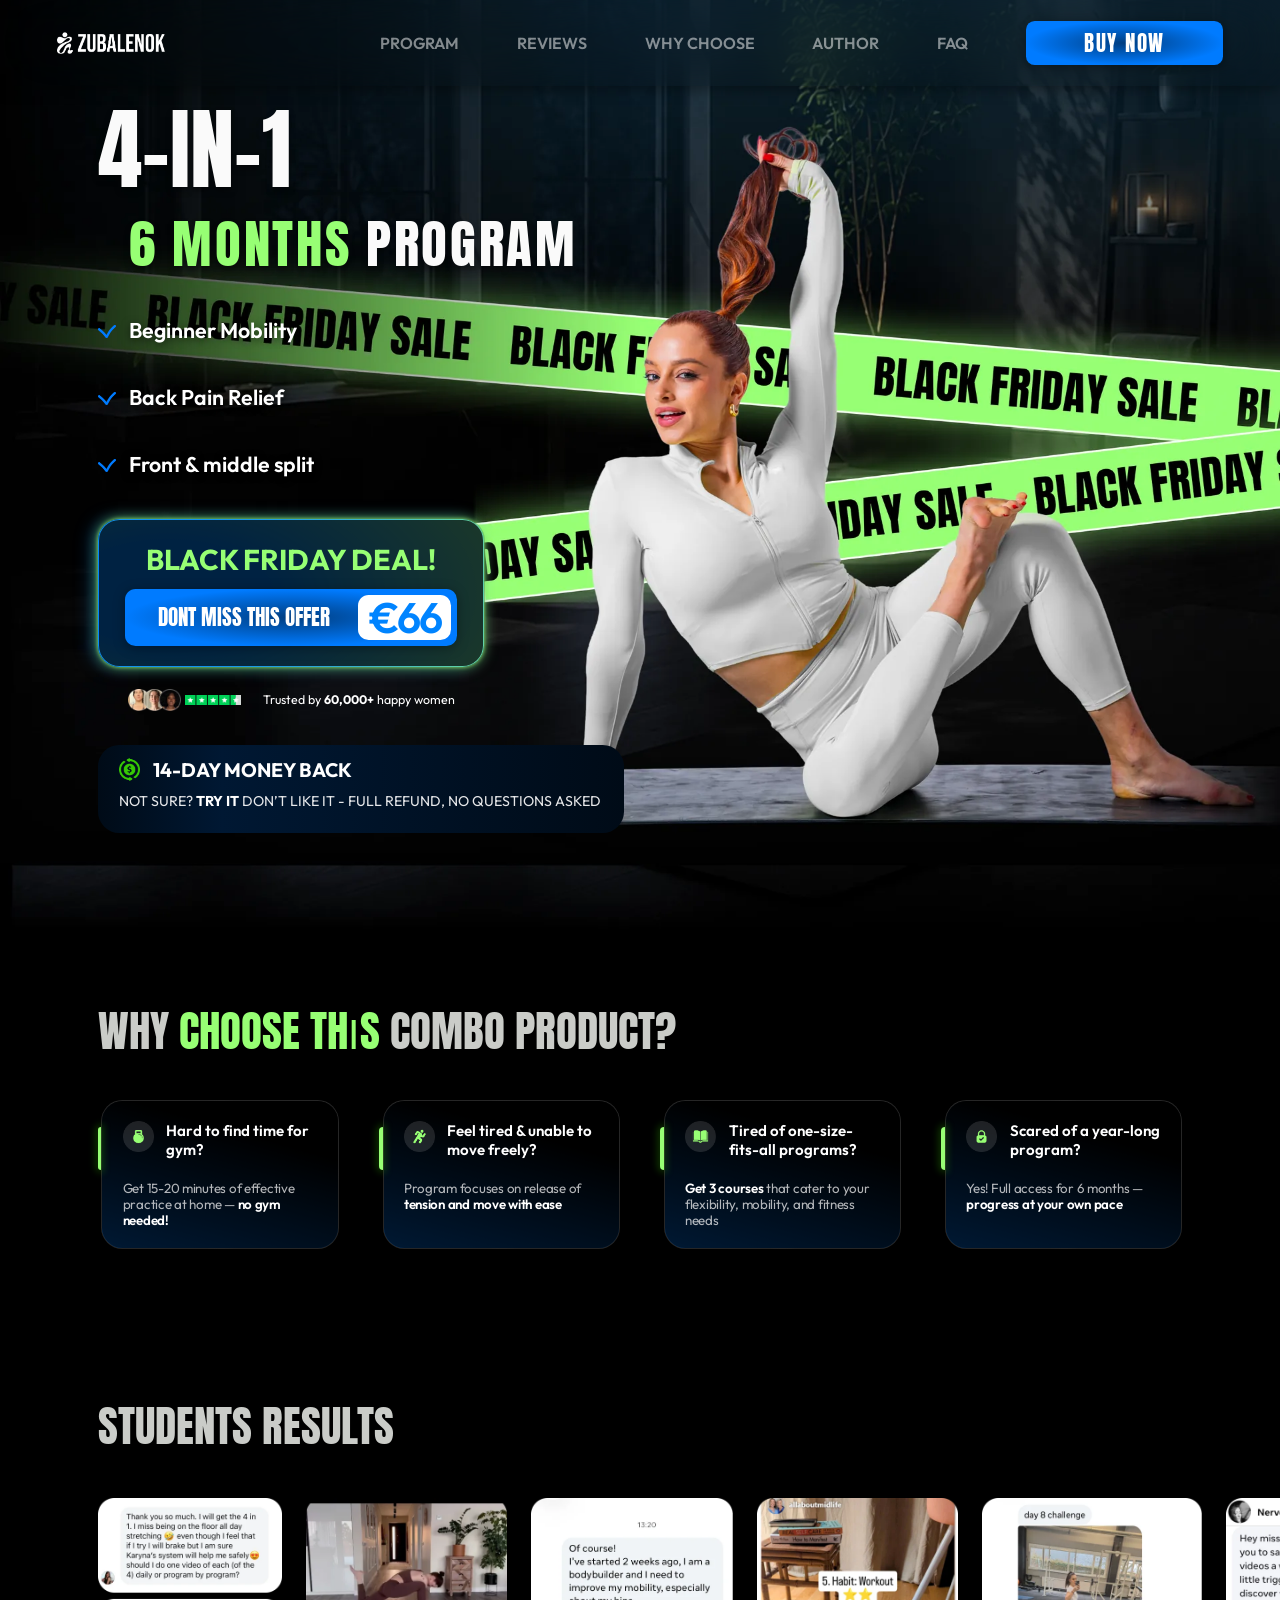
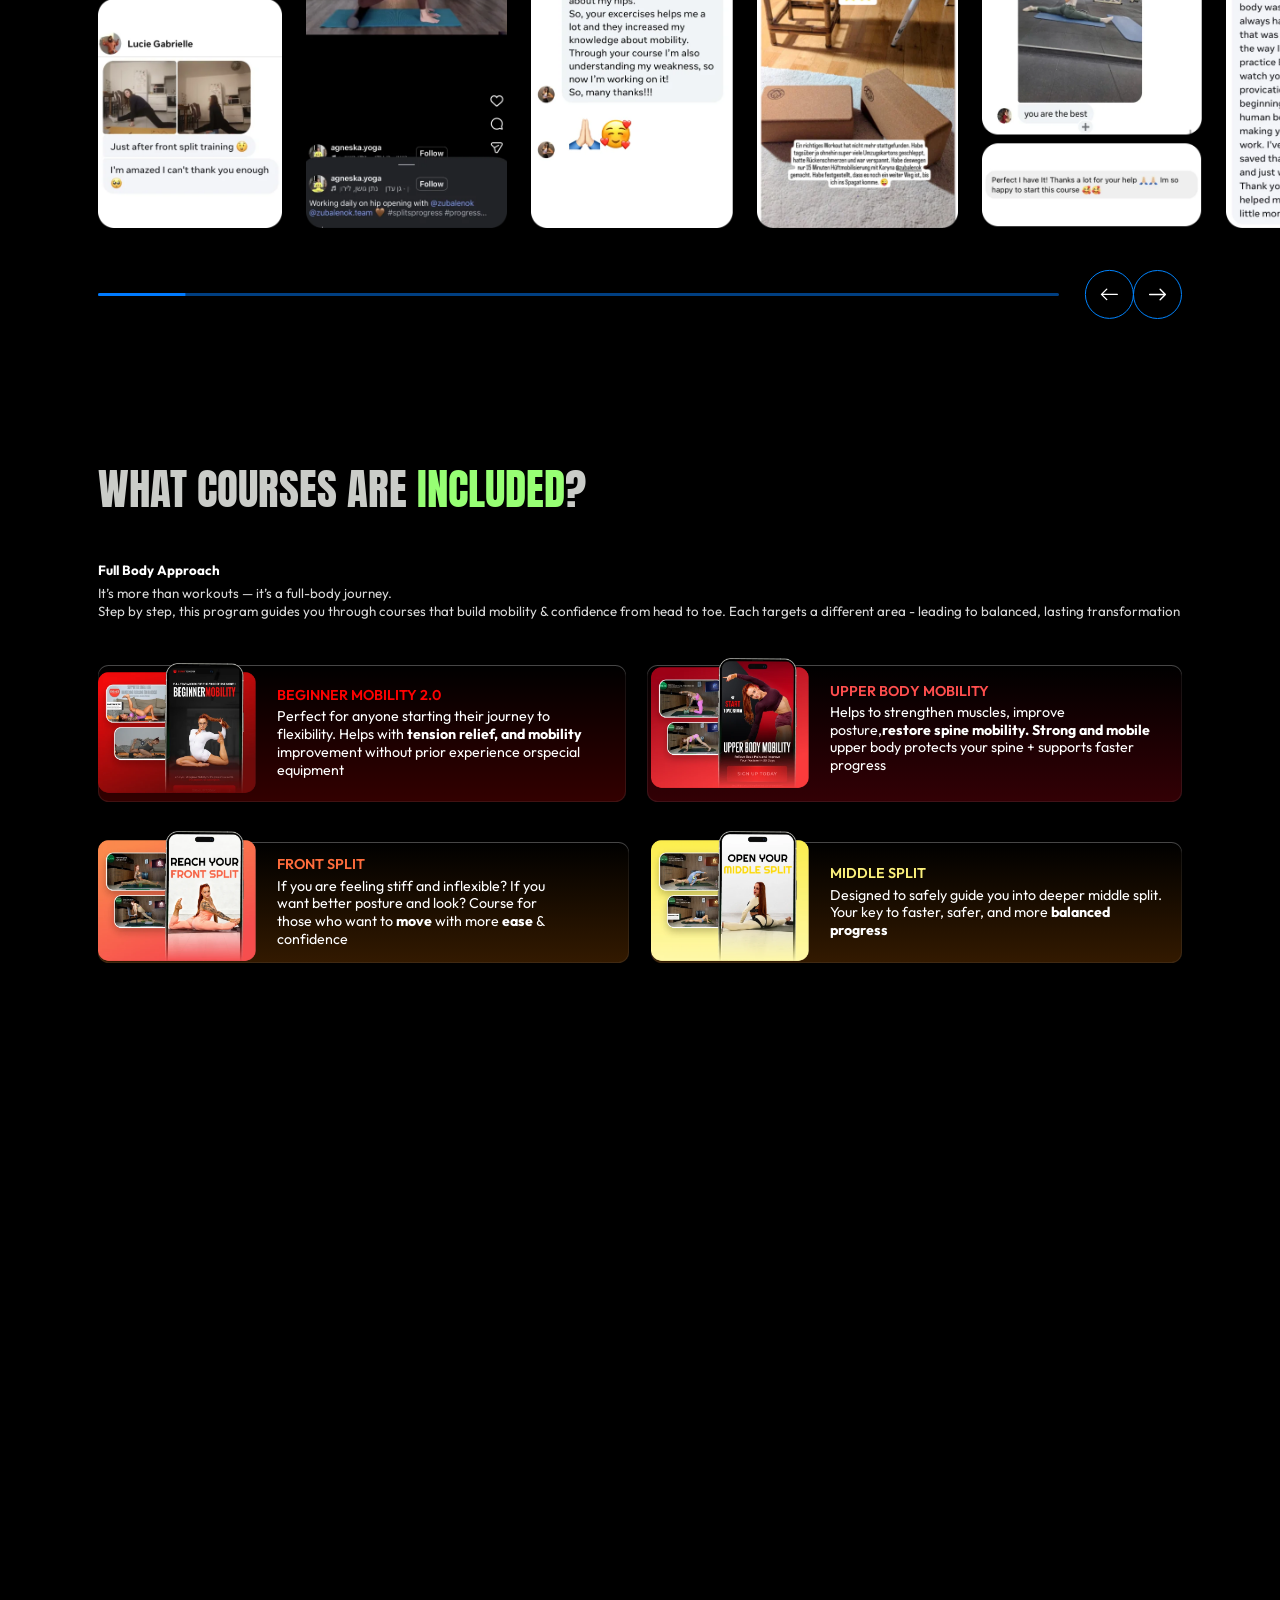
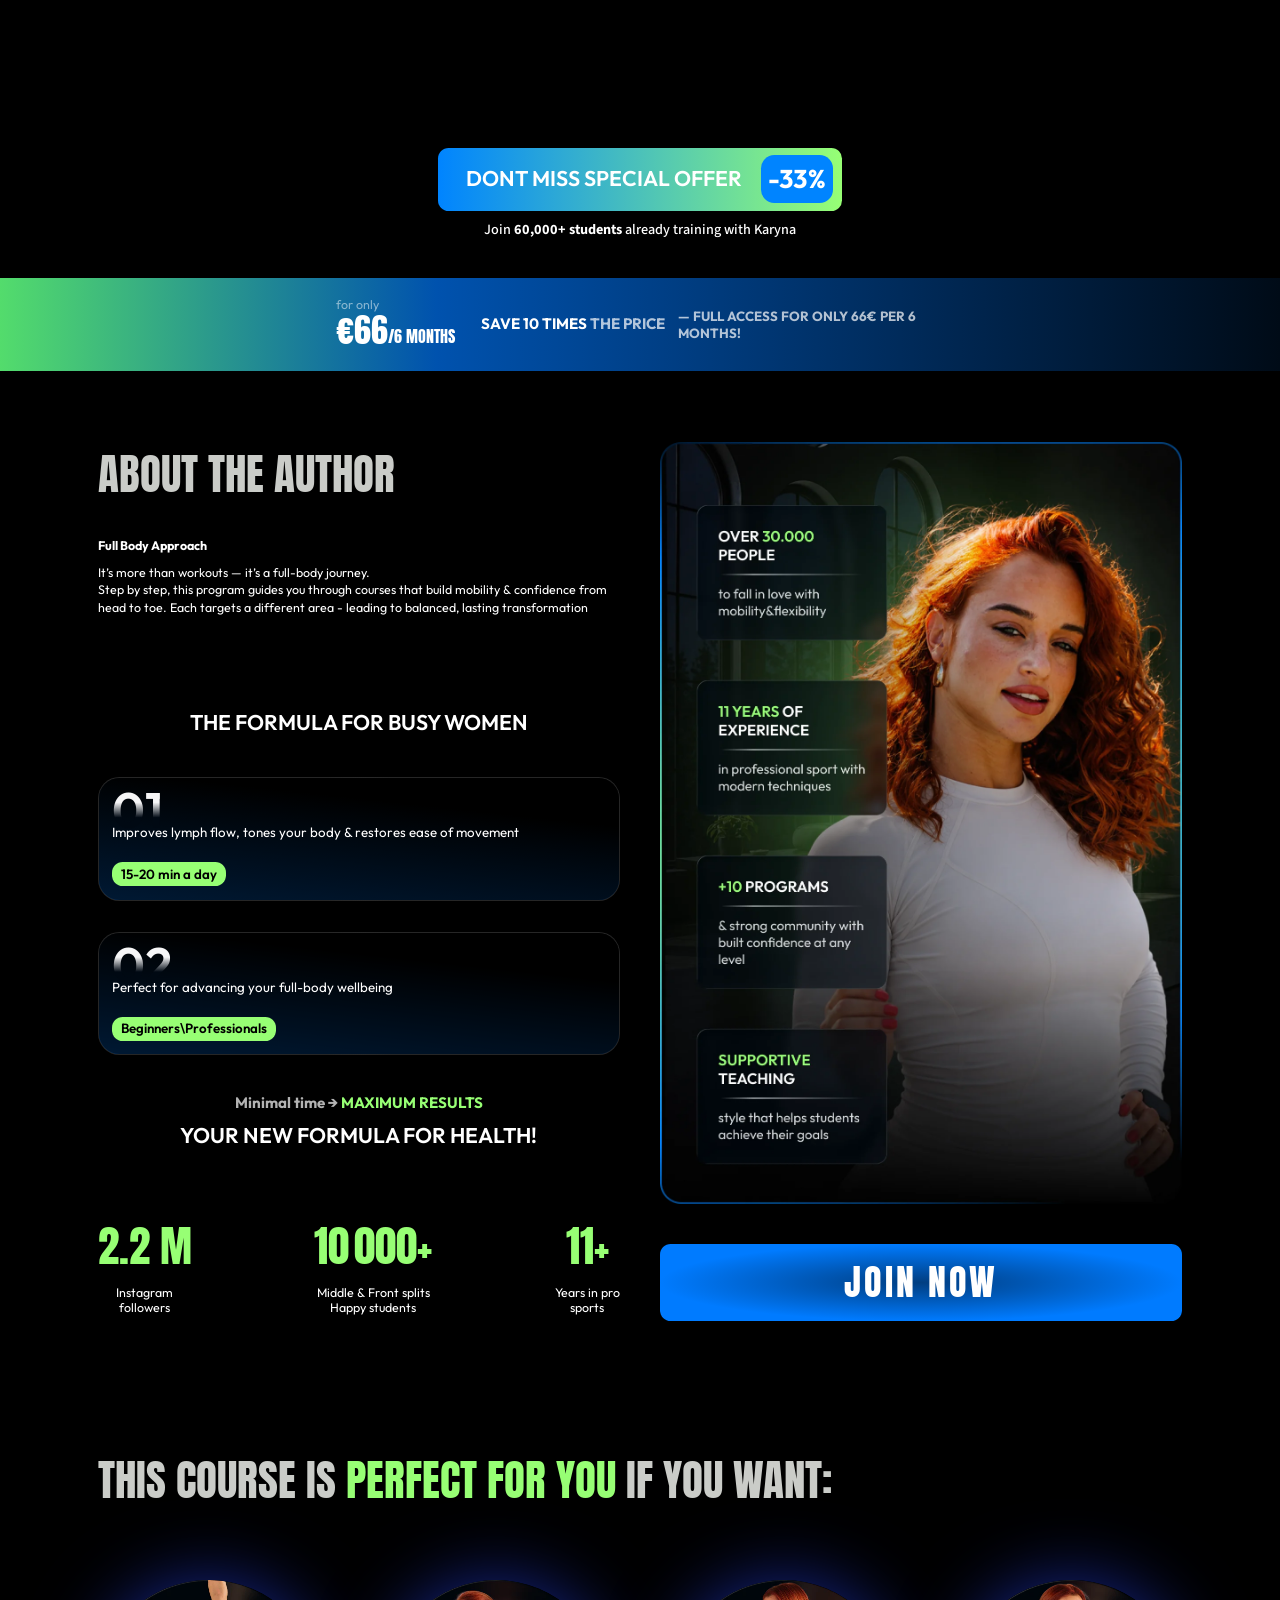
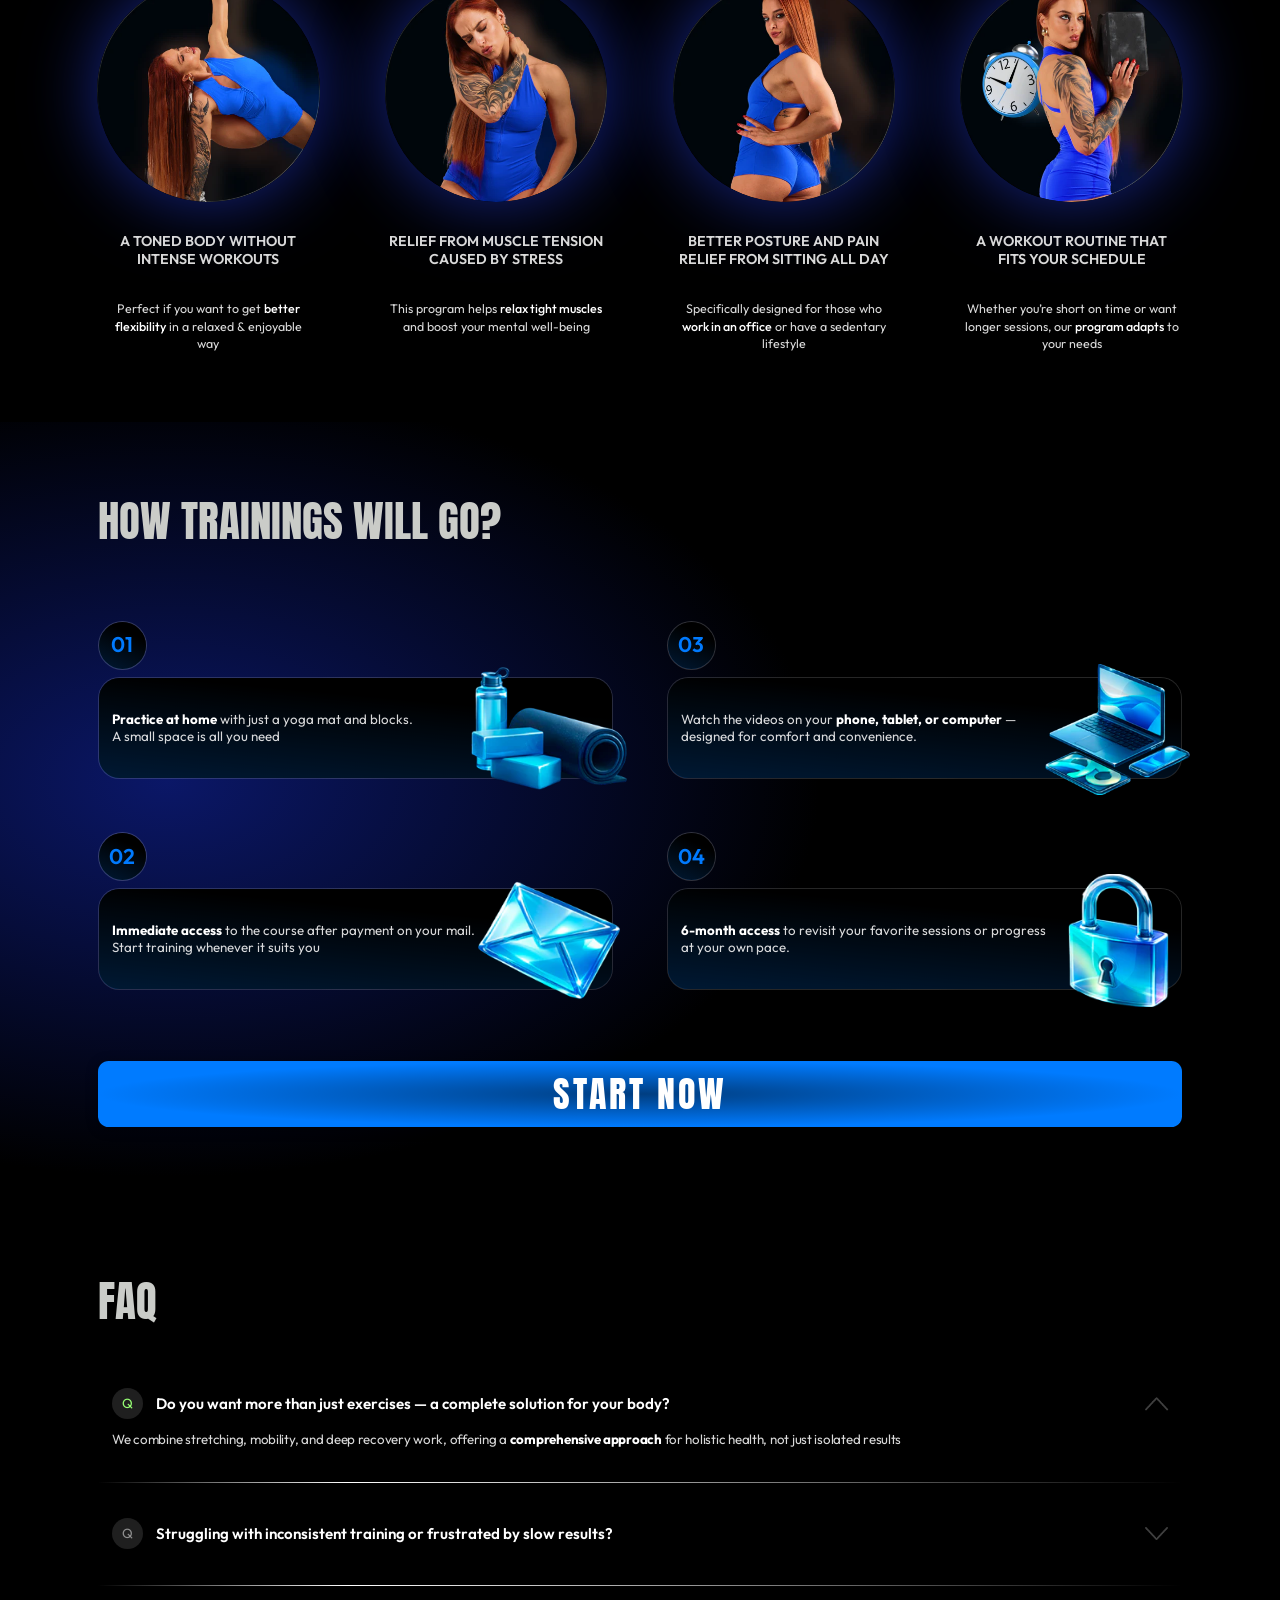
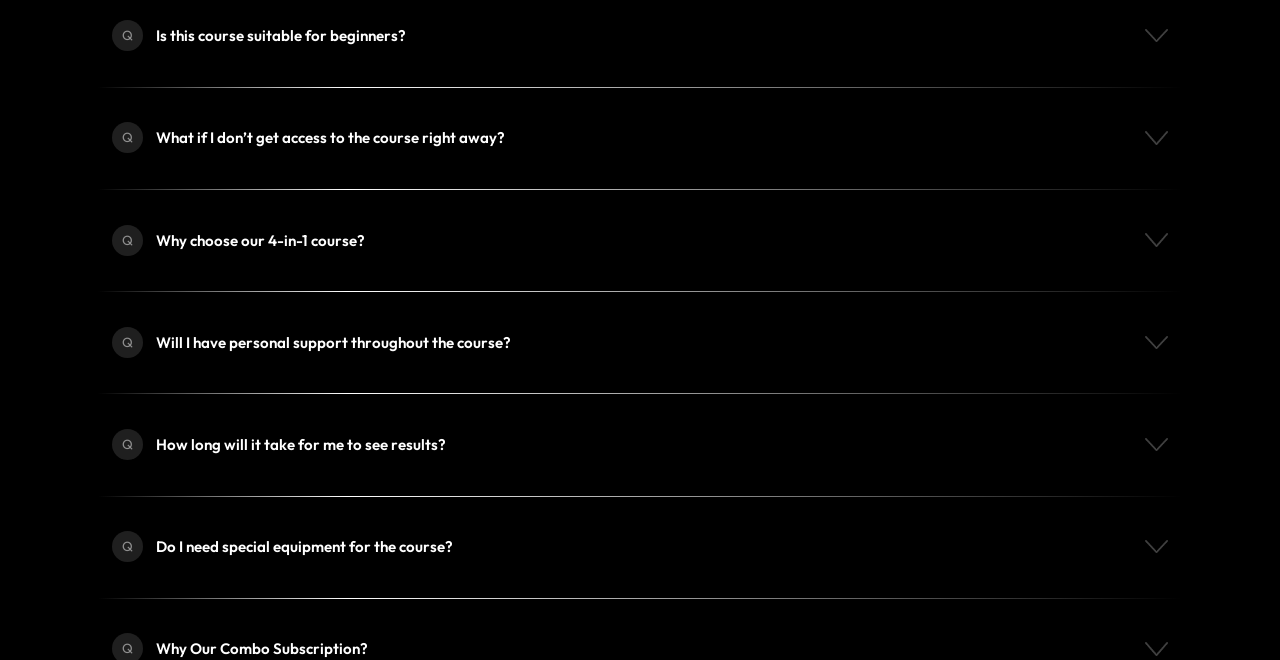
==== commit 95a0ae6c: "fdd" ====
--- a/index.html
+++ b/index.html
@@ -383,8 +383,7 @@
                             mobility</span> improvement without prior experience orspecial equipment
                     </p>
                 </div>
-                <img src="https://itden-cdn.b-cdn.net/zubalenok-combo.com/course-label-1.webp?width=1920" srcset=" https://itden-cdn.b-cdn.net/zubalenok-combo.com/course-label-1.webp?width=200 200w, https://itden-cdn.b-cdn.net/zubalenok-combo.com/course-label-1.webp?width=1200 1200w, https://itden-cdn.b-cdn.net/zubalenok-combo.com/course-label-1.webp?width=1920 1920w" sizes="(max-width: 768px) 170px, 320px" alt="" loading="lazy" decoding="async" onerror="this.onerror=null; this.removeAttribute('srcset'); this.src='./images/course-label-1.webp';" />
-                <img src="./images/bf/course-top-beginner.webp" class="courses-element-top bf-m" alt="Beginner Mobility 2.0" loading="lazy" decoding="async" width="178" height="148" />
+                <img src="./images/bf/course-top-beginner.webp" class="courses-element-top" alt="Beginner Mobility 2.0" loading="lazy" decoding="async" width="178" height="148" />
             </div>
             <div class="courses-element el-2">
                 <div>
@@ -392,12 +391,11 @@
                         Front Split
                     </h3>
                     <p class="mainText">
-                        If you are feeling stiff and inflexible? If you want better posture and look?<br>Course for those
+                        If you are feeling stiff and inflexible? If you want better posture and look?<br class="bf-m"> Course for those
                         who want to <span>move</span> with more <span>ease</span> & confidence
                     </p>
                 </div>
-                <img src="https://itden-cdn.b-cdn.net/zubalenok-combo.com/course-label-2.webp?width=1920" srcset=" https://itden-cdn.b-cdn.net/zubalenok-combo.com/course-label-2.webp?width=200 200w, https://itden-cdn.b-cdn.net/zubalenok-combo.com/course-label-2.webp?width=1200 1200w, https://itden-cdn.b-cdn.net/zubalenok-combo.com/course-label-2.webp?width=1920 1920w" sizes="(max-width: 768px) 170px, 320px" alt="" loading="lazy" decoding="async" onerror="this.onerror=null; this.removeAttribute('srcset'); this.src='./images/course-label-2.webp';" />
-                <img src="./images/bf/course-top-front.webp" class="courses-element-top bf-m" alt="Front Split" loading="lazy" decoding="async" width="178" height="148" />
+                <img src="./images/bf/course-top-front.webp" class="courses-element-top" alt="Front Split" loading="lazy" decoding="async" width="178" height="148" />
             </div>
             <div class="courses-element el-3">
                 <div>
@@ -409,26 +407,20 @@
                         <span>balanced progress</span>
                     </p>
                 </div>
-                <img src="https://itden-cdn.b-cdn.net/zubalenok-combo.com/course-label-3.webp?width=1920" srcset=" https://itden-cdn.b-cdn.net/zubalenok-combo.com/course-label-3.webp?width=200 200w, https://itden-cdn.b-cdn.net/zubalenok-combo.com/course-label-3.webp?width=1200 1200w, https://itden-cdn.b-cdn.net/zubalenok-combo.com/course-label-3.webp?width=1920 1920w" sizes="(max-width: 768px) 170px, 320px" alt="" loading="lazy" decoding="async" onerror="this.onerror=null; this.removeAttribute('srcset'); this.src='./images/course-label-3.webp';" />
-                <img src="./images/bf/course-top-middle.webp" class="courses-element-top bf-m" alt="Middle Split" loading="lazy" decoding="async" width="178" height="148" />
+                <img src="./images/bf/course-top-middle.webp" class="courses-element-top" alt="Middle Split" loading="lazy" decoding="async" width="178" height="148" />
             </div>
             <div class="courses-element el-4">
                 <div>
                     <h3 class="courses-element-title">
-                        <span class="bf-d">Back Mobility</span><span class="bf-m">Upper Body Mobility</span>
-                    </h3>
-                    <p class="mainText bf-d">
-                        Helps to strengthen muscles, improve posture, and <span>restore spine mobility</span><br>Works
-                        well with splits training - strong and mobile back protects your spine and supports faster
-                        progress
-                    </p>
-                    <p class="mainText bf-m">
-                        Helps to strengthen muscles, improve posture, <span>restore spine mobility. Strong and mobile</span>
+                        Upper Body Mobility
+                    </h3>
+                    
+                    <p class="mainText">
+                        Helps to strengthen muscles, improve posture,<span>restore spine mobility. Strong and mobile</span>
                         upper body protects your spine + supports faster progress
                     </p>
                 </div>
-                <img src="https://itden-cdn.b-cdn.net/zubalenok-combo.com/course-label-4.webp?width=1920" srcset=" https://itden-cdn.b-cdn.net/zubalenok-combo.com/course-label-4.webp?width=200 200w, https://itden-cdn.b-cdn.net/zubalenok-combo.com/course-label-4.webp?width=1200 1200w, https://itden-cdn.b-cdn.net/zubalenok-combo.com/course-label-4.webp?width=1920 1920w" sizes="(max-width: 768px) 170px, 320px" alt="" loading="lazy" decoding="async" onerror="this.onerror=null; this.removeAttribute('srcset'); this.src='./images/course-label-4.webp';" />
-                <img src="./images/bf/course-top-upper.webp" class="courses-element-top bf-m" alt="Upper Body Mobility" loading="lazy" decoding="async" width="178" height="148" />
+                <img src="./images/bf/course-top-upper.webp" class="courses-element-top" alt="Upper Body Mobility" loading="lazy" decoding="async" width="178" height="148" />
             </div>
             </div>
         </div>
--- a/css/bf-update.css
+++ b/css/bf-update.css
@@ -117,7 +117,7 @@
 .bf-trusted { display: flex; align-items: center; justify-content: center; }
 .bf-trusted__avatars, .bf-trusted__stars { height: auto; }
 .bf-trusted__text {
-    font-family: 'Source Sans 3', 'Outfit', 'OutfitBF', sans-serif;
+    font-family: 'Outfit', 'OutfitBF', sans-serif;
     color: #fff;
     white-space: nowrap;
 }
@@ -1320,58 +1320,71 @@
         color: #fff;
     }
     .courses > .mainText br:first-of-type { display: none; }
+    /* cards (Figma 5409:5744, updated): image tile left, text right */
     .courses-flex {
-        display: grid;
-        grid-template-columns: 40.833vw 40.833vw;
+        display: flex;
+        flex-wrap: wrap;
         justify-content: space-between;
+        column-gap: 0;
         row-gap: 3.125vw;
-        padding-left: 0;
+        padding: 0;
     }
     .courses-element {
         position: relative;
+        display: flex;
+        flex-direction: row;
+        align-items: center;
+        justify-content: flex-start;
+        gap: 1.667vw;
+        height: 10.694vw;
+        margin: 0;
+        padding: 0;
+        border: 0;
+        border-radius: 0.833vw;
+        -webkit-backdrop-filter: blur(0.833vw);
+        backdrop-filter: blur(0.833vw);
+        box-shadow:
+            0 0.278vw 1.042vw rgba(0, 0, 0, 0.15),
+            inset 0 1px 0 rgba(255, 255, 255, 0.22),
+            inset 0 0 0 1px rgba(255, 255, 255, 0.07);
+    }
+    .courses-element::before { display: none; }
+    .courses-element.el-1 { order: 1; width: 41.25vw; background: linear-gradient(180deg, rgba(0, 0, 0, 0.2) 0%, rgba(255, 0, 0, 0.2) 100%); }
+    .courses-element.el-4 { order: 2; width: 41.806vw; align-items: flex-start; padding: 0.278vw 0.278vw 0.972vw; background: linear-gradient(180deg, rgba(0, 0, 0, 0.2) 0%, rgba(255, 0, 26, 0.2) 100%); }
+    .courses-element.el-2 { order: 3; width: 41.528vw; height: 9.514vw; background: linear-gradient(180deg, rgba(0, 0, 0, 0.2) 0%, rgba(255, 128, 0, 0.2) 100%); }
+    .courses-element.el-3 { order: 4; width: 41.528vw; height: 9.514vw; background: linear-gradient(180deg, rgba(0, 0, 0, 0.2) 0%, rgba(255, 128, 0, 0.2) 100%); }
+    .courses-element > img.courses-element-top {
         display: block;
-        width: 40.556vw;
-        height: 15.208vw;
-        margin: 0 0 0 0.278vw;
-        padding: calc(1.667vw - 1px) calc(1.111vw - 1px);
-        border: 1px solid transparent;
-        border-radius: 1.667vw;
-    }
-    .courses-element.el-1 { background: linear-gradient(rgba(0,0,0,0.7), rgba(0,0,0,0.7)) padding-box, linear-gradient(347.6deg, #000 30.6%, #ff2db1 127.0%) padding-box, radial-gradient(50% 50% at 50% 50%, rgba(255,255,255,0.15) 0%, #fff 52%, rgba(255,255,255,0.15) 100%) border-box; }
-    .courses-element.el-2,
-    .courses-element.el-3 { background: linear-gradient(rgba(0,0,0,0.7), rgba(0,0,0,0.7)) padding-box, linear-gradient(347.6deg, #000 30.6%, #ff902e 127.0%) padding-box, radial-gradient(50% 50% at 50% 50%, rgba(255,255,255,0.15) 0%, #fff 52%, rgba(255,255,255,0.15) 100%) border-box; }
-    .courses-element.el-4 { background: linear-gradient(rgba(0,0,0,0.7), rgba(0,0,0,0.7)) padding-box, linear-gradient(347.6deg, #000 30.6%, #ff0027 127.0%) padding-box, radial-gradient(50% 50% at 50% 50%, rgba(255,255,255,0.15) 0%, #fff 52%, rgba(255,255,255,0.15) 100%) border-box; }
-    .courses-element::before {
-        content: '';
-        position: absolute;
-        left: -0.347vw;
-        top: 3.472vw;
-        width: 0.278vw;
-        height: 3.333vw;
-        border-radius: 0.347vw 0 0 0.347vw;
-    }
-    .courses-element.el-1::before { background: #ff00a0; box-shadow: 0 0 0.556vw 0.208vw rgba(255, 0, 160, 0.35); }
-    .courses-element.el-2::before,
-    .courses-element.el-3::before { background: #ff6d3c; box-shadow: 0 0 0.556vw 0.208vw rgba(255, 164, 60, 0.35); }
-    .courses-element.el-4::before { background: #ff4e4e; box-shadow: 0 0 0.556vw 0.208vw rgba(255, 78, 78, 0.35); }
-    .courses-element > div { width: 21.528vw; }
+        order: -1;
+        position: static;
+        flex-shrink: 0;
+        width: 12.361vw !important;
+        min-width: 0 !important;
+        max-width: none;
+        height: auto;
+        margin-top: -0.81vw;
+    }
+    .courses-element.el-2 > img.courses-element-top,
+    .courses-element.el-3 > img.courses-element-top { align-self: flex-start; margin-top: -0.81vw; }
+    .courses-element.el-4 > img.courses-element-top { margin-top: -0.81vw; }
+    .courses-element.el-4 > div { align-self: center; }
+    .courses-element > div { width: auto; }
+    .courses-element.el-1 > div { width: 23.958vw; }
+    .courses-element.el-4 > div { width: 26.319vw; }
+    .courses-element.el-2 > div { width: 22.569vw; }
+    .courses-element.el-3 > div { width: 26.528vw; }
     .courses-element-title {
         font-weight: 600;
-        font-size: 1.181vw;
-        line-height: 1.447vw;
-        padding-bottom: 0.972vw;
-    }
-    .courses-element .mainText { font-size: 1.042vw; line-height: 1.042vw; color: #fff; }
-    .courses-element img {
-        position: absolute;
-        left: 25.694vw;
-        top: -0.903vw;
-        right: auto;
-        width: 13.681vw !important;
-        min-width: 0 !important;
-        height: 17.083vw;
-        object-fit: contain;
-    }
+        font-size: 1.111vw;
+        line-height: 1.4vw;
+        padding-bottom: 0.278vw;
+        text-transform: uppercase;
+    }
+    .courses-element.el-1 .courses-element-title { color: #ff0000; }
+    .courses-element.el-4 .courses-element-title { color: #ff4e4e; }
+    .courses-element.el-2 .courses-element-title { color: #ff6d3c; }
+    .courses-element.el-3 .courses-element-title { color: #fcf17b; }
+    .courses-element .mainText { margin: 0; font-size: 1.111vw; line-height: 1.389vw; color: #fff; }
 
     /* ---- gift ---- */
     .bf-gift { gap: 0; padding: 0 0 3.125vw; margin-top: 0; }
@@ -2245,58 +2258,71 @@
         color: #fff;
     }
     .courses > .mainText br:first-of-type { display: none; }
+    /* cards (Figma 5409:5744, updated): image tile left, text right */
     .courses-flex {
-        display: grid;
-        grid-template-columns: 588px 588px;
+        display: flex;
+        flex-wrap: wrap;
         justify-content: space-between;
+        column-gap: 0;
         row-gap: 45px;
-        padding-left: 0;
+        padding: 0;
     }
     .courses-element {
         position: relative;
+        display: flex;
+        flex-direction: row;
+        align-items: center;
+        justify-content: flex-start;
+        gap: 24px;
+        height: 153.99px;
+        margin: 0;
+        padding: 0;
+        border: 0;
+        border-radius: 12px;
+        -webkit-backdrop-filter: blur(12px);
+        backdrop-filter: blur(12px);
+        box-shadow:
+            0 4px 15px rgba(0, 0, 0, 0.15),
+            inset 0 1px 0 rgba(255, 255, 255, 0.22),
+            inset 0 0 0 1px rgba(255, 255, 255, 0.07);
+    }
+    .courses-element::before { display: none; }
+    .courses-element.el-1 { order: 1; width: 594px; background: linear-gradient(180deg, rgba(0, 0, 0, 0.2) 0%, rgba(255, 0, 0, 0.2) 100%); }
+    .courses-element.el-4 { order: 2; width: 602.01px; align-items: flex-start; padding: 4px 4px 14px; background: linear-gradient(180deg, rgba(0, 0, 0, 0.2) 0%, rgba(255, 0, 26, 0.2) 100%); }
+    .courses-element.el-2 { order: 3; width: 598px; height: 137px; background: linear-gradient(180deg, rgba(0, 0, 0, 0.2) 0%, rgba(255, 128, 0, 0.2) 100%); }
+    .courses-element.el-3 { order: 4; width: 598px; height: 137px; background: linear-gradient(180deg, rgba(0, 0, 0, 0.2) 0%, rgba(255, 128, 0, 0.2) 100%); }
+    .courses-element > img.courses-element-top {
         display: block;
-        width: 584.01px;
-        height: 219px;
-        margin: 0 0 0 4px;
-        padding: calc(24px - 1px) calc(16px - 1px);
-        border: 1px solid transparent;
-        border-radius: 24px;
-    }
-    .courses-element.el-1 { background: linear-gradient(rgba(0,0,0,0.7), rgba(0,0,0,0.7)) padding-box, linear-gradient(347.6deg, #000 30.6%, #ff2db1 127.0%) padding-box, radial-gradient(50% 50% at 50% 50%, rgba(255,255,255,0.15) 0%, #fff 52%, rgba(255,255,255,0.15) 100%) border-box; }
-    .courses-element.el-2,
-    .courses-element.el-3 { background: linear-gradient(rgba(0,0,0,0.7), rgba(0,0,0,0.7)) padding-box, linear-gradient(347.6deg, #000 30.6%, #ff902e 127.0%) padding-box, radial-gradient(50% 50% at 50% 50%, rgba(255,255,255,0.15) 0%, #fff 52%, rgba(255,255,255,0.15) 100%) border-box; }
-    .courses-element.el-4 { background: linear-gradient(rgba(0,0,0,0.7), rgba(0,0,0,0.7)) padding-box, linear-gradient(347.6deg, #000 30.6%, #ff0027 127.0%) padding-box, radial-gradient(50% 50% at 50% 50%, rgba(255,255,255,0.15) 0%, #fff 52%, rgba(255,255,255,0.15) 100%) border-box; }
-    .courses-element::before {
-        content: '';
-        position: absolute;
-        left: -5px;
-        top: 50px;
-        width: 4px;
-        height: 48px;
-        border-radius: 5px 0 0 5px;
-    }
-    .courses-element.el-1::before { background: #ff00a0; box-shadow: 0 0 8.01px 3px rgba(255, 0, 160, 0.35); }
-    .courses-element.el-2::before,
-    .courses-element.el-3::before { background: #ff6d3c; box-shadow: 0 0 8.01px 3px rgba(255, 164, 60, 0.35); }
-    .courses-element.el-4::before { background: #ff4e4e; box-shadow: 0 0 8.01px 3px rgba(255, 78, 78, 0.35); }
-    .courses-element > div { width: 310px; }
+        order: -1;
+        position: static;
+        flex-shrink: 0;
+        width: 178px !important;
+        min-width: 0 !important;
+        max-width: none;
+        height: auto;
+        margin-top: -11.66px;
+    }
+    .courses-element.el-2 > img.courses-element-top,
+    .courses-element.el-3 > img.courses-element-top { align-self: flex-start; margin-top: -11.66px; }
+    .courses-element.el-4 > img.courses-element-top { margin-top: -11.66px; }
+    .courses-element.el-4 > div { align-self: center; }
+    .courses-element > div { width: auto; }
+    .courses-element.el-1 > div { width: 345px; }
+    .courses-element.el-4 > div { width: 378.99px; }
+    .courses-element.el-2 > div { width: 324.99px; }
+    .courses-element.el-3 > div { width: 382px; }
     .courses-element-title {
         font-weight: 600;
-        font-size: 17.01px;
-        line-height: 20.84px;
-        padding-bottom: 14px;
-    }
-    .courses-element .mainText { font-size: 15px; line-height: 15px; color: #fff; }
-    .courses-element img {
-        position: absolute;
-        left: 369.99px;
-        top: -13px;
-        right: auto;
-        width: 197.01px !important;
-        min-width: 0 !important;
-        height: 246px;
-        object-fit: contain;
-    }
+        font-size: 16px;
+        line-height: 20.16px;
+        padding-bottom: 4px;
+        text-transform: uppercase;
+    }
+    .courses-element.el-1 .courses-element-title { color: #ff0000; }
+    .courses-element.el-4 .courses-element-title { color: #ff4e4e; }
+    .courses-element.el-2 .courses-element-title { color: #ff6d3c; }
+    .courses-element.el-3 .courses-element-title { color: #fcf17b; }
+    .courses-element .mainText { margin: 0; font-size: 16px; line-height: 20px; color: #fff; }
 
     /* ---- gift ---- */
     .bf-gift { gap: 0; padding: 0 0 45px; margin-top: 0; }
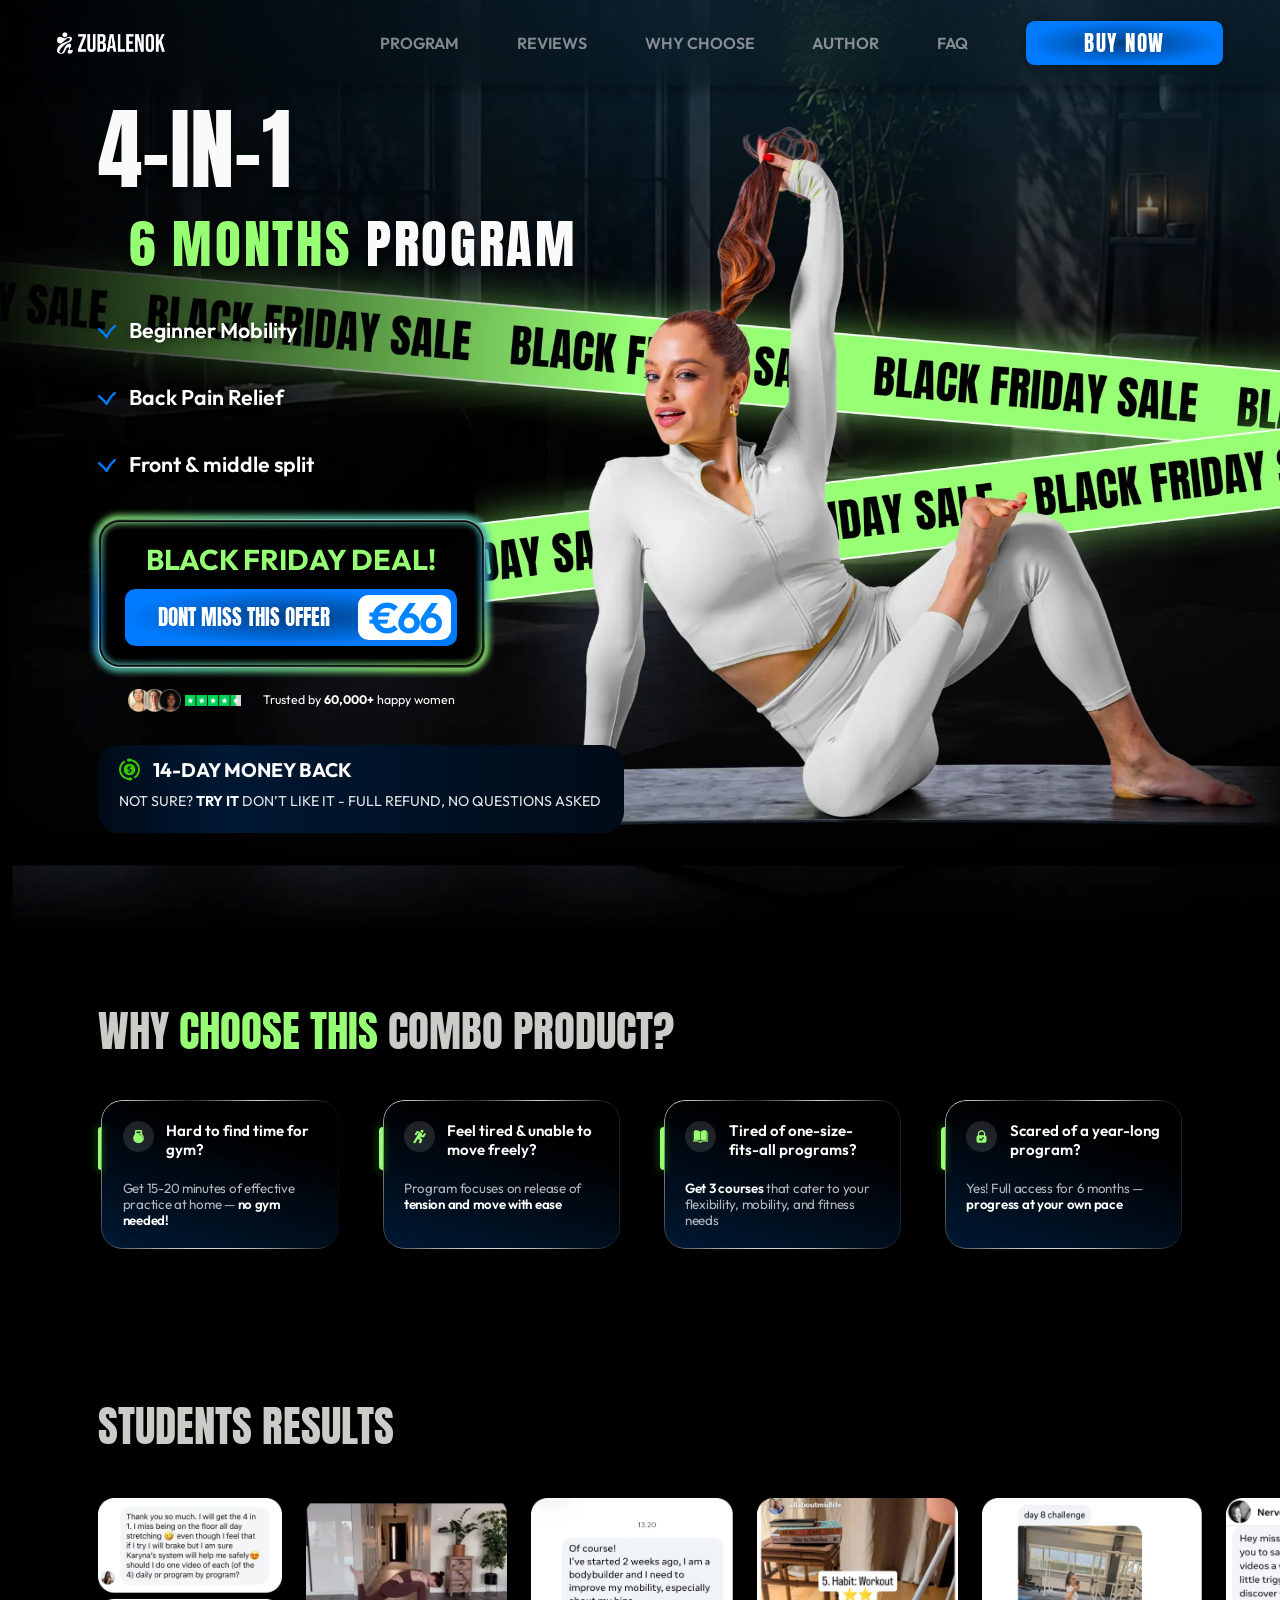
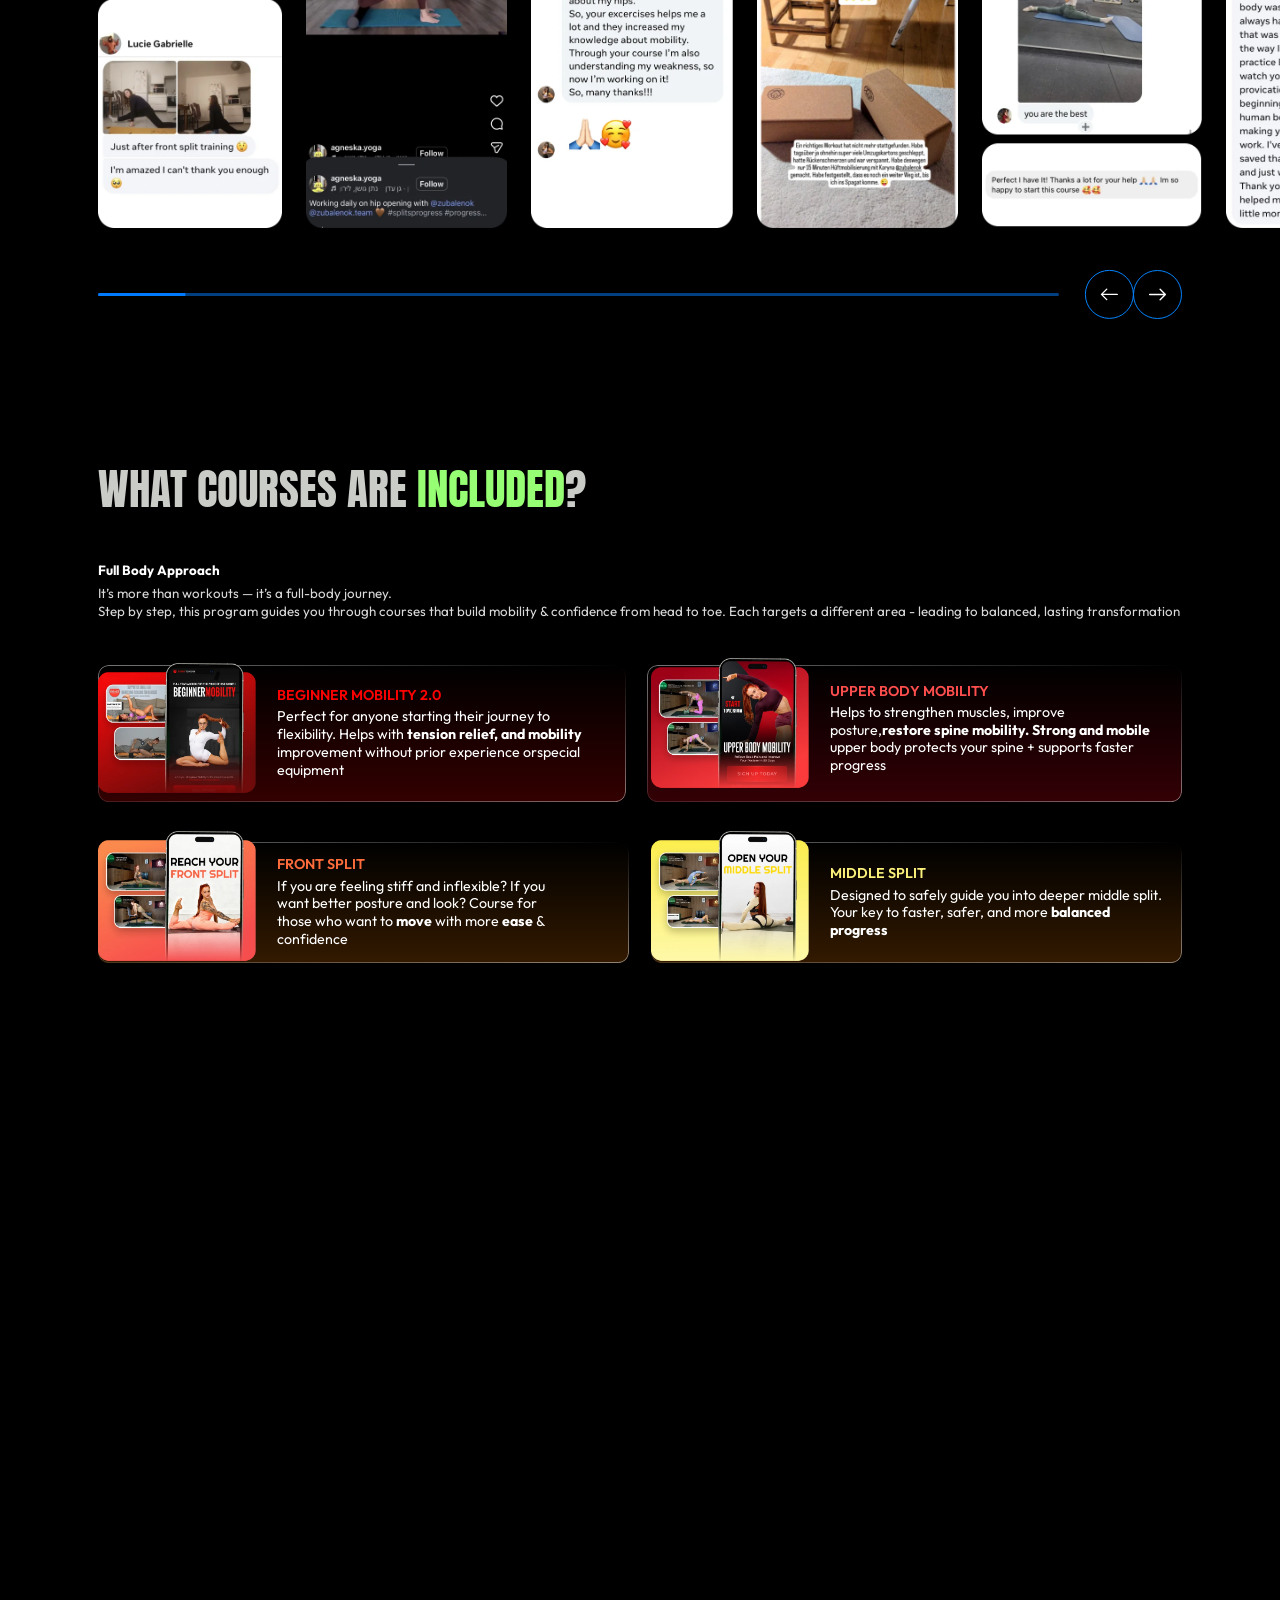
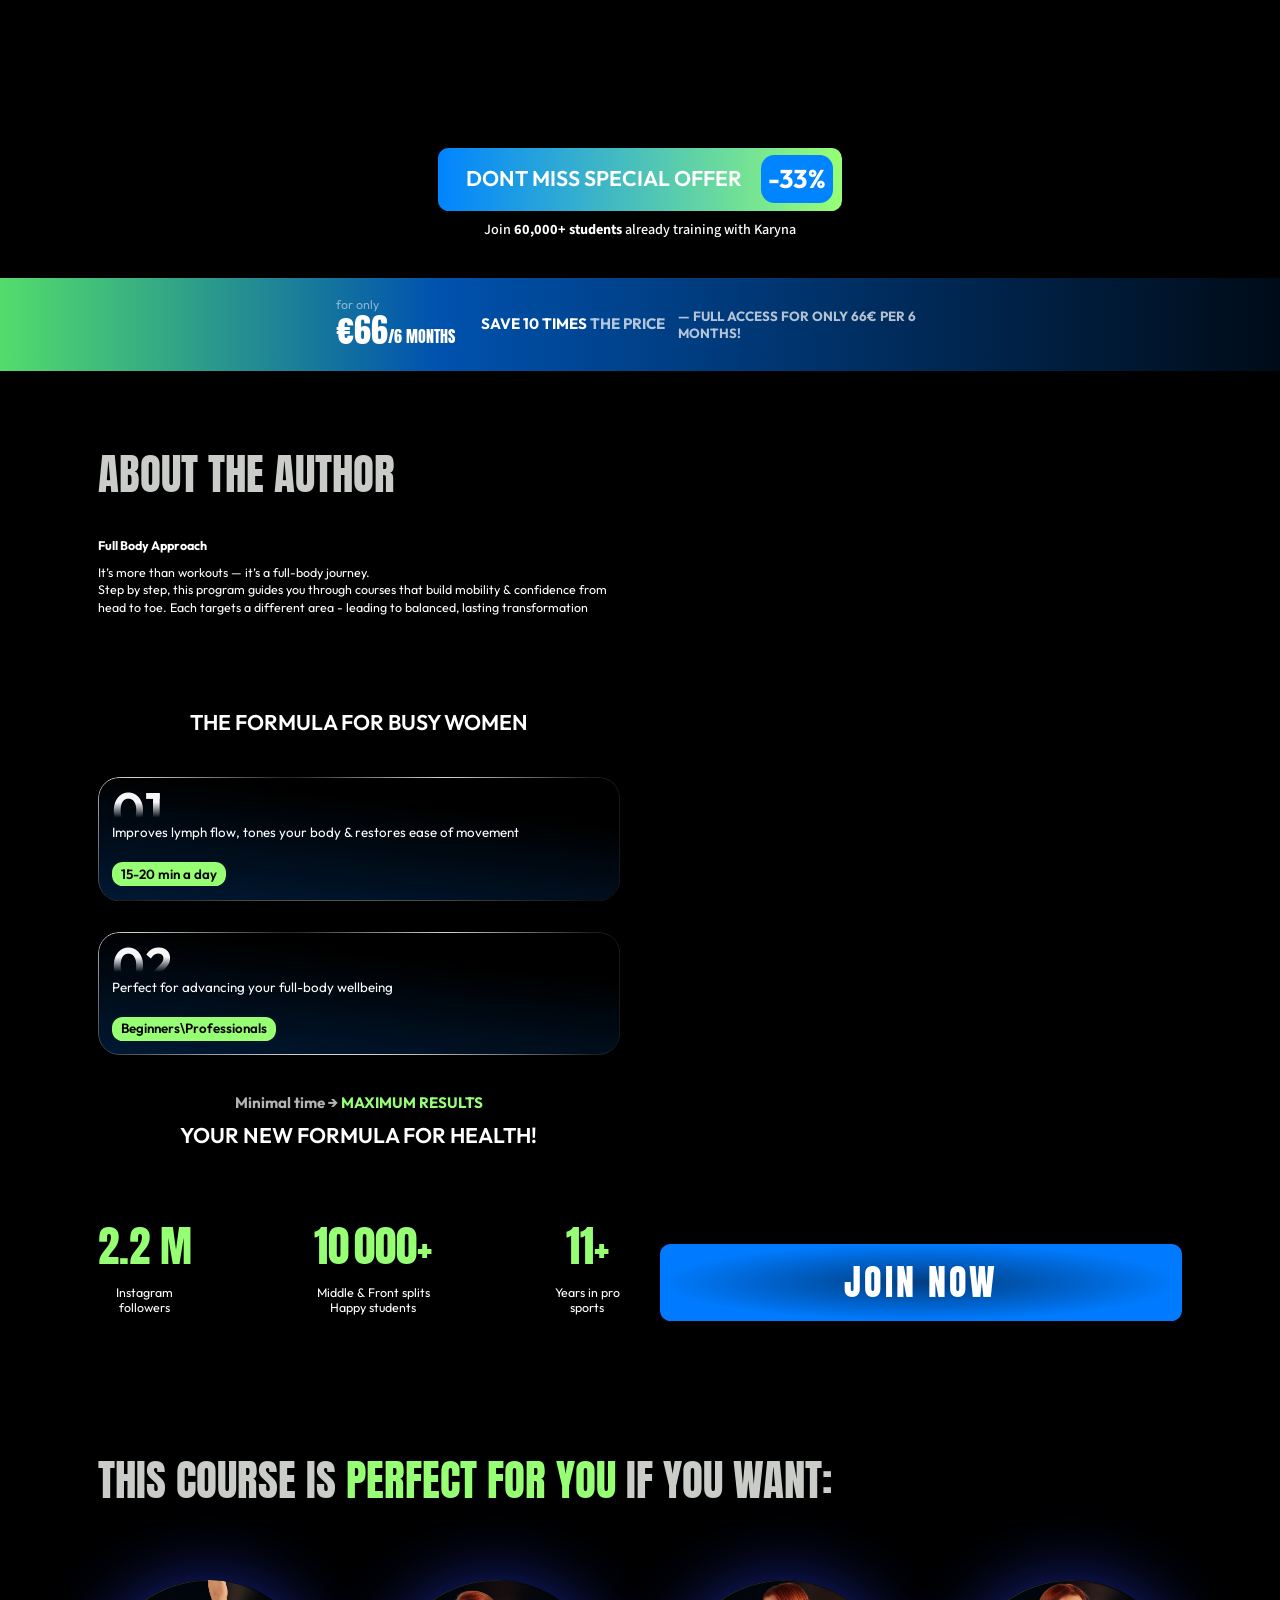
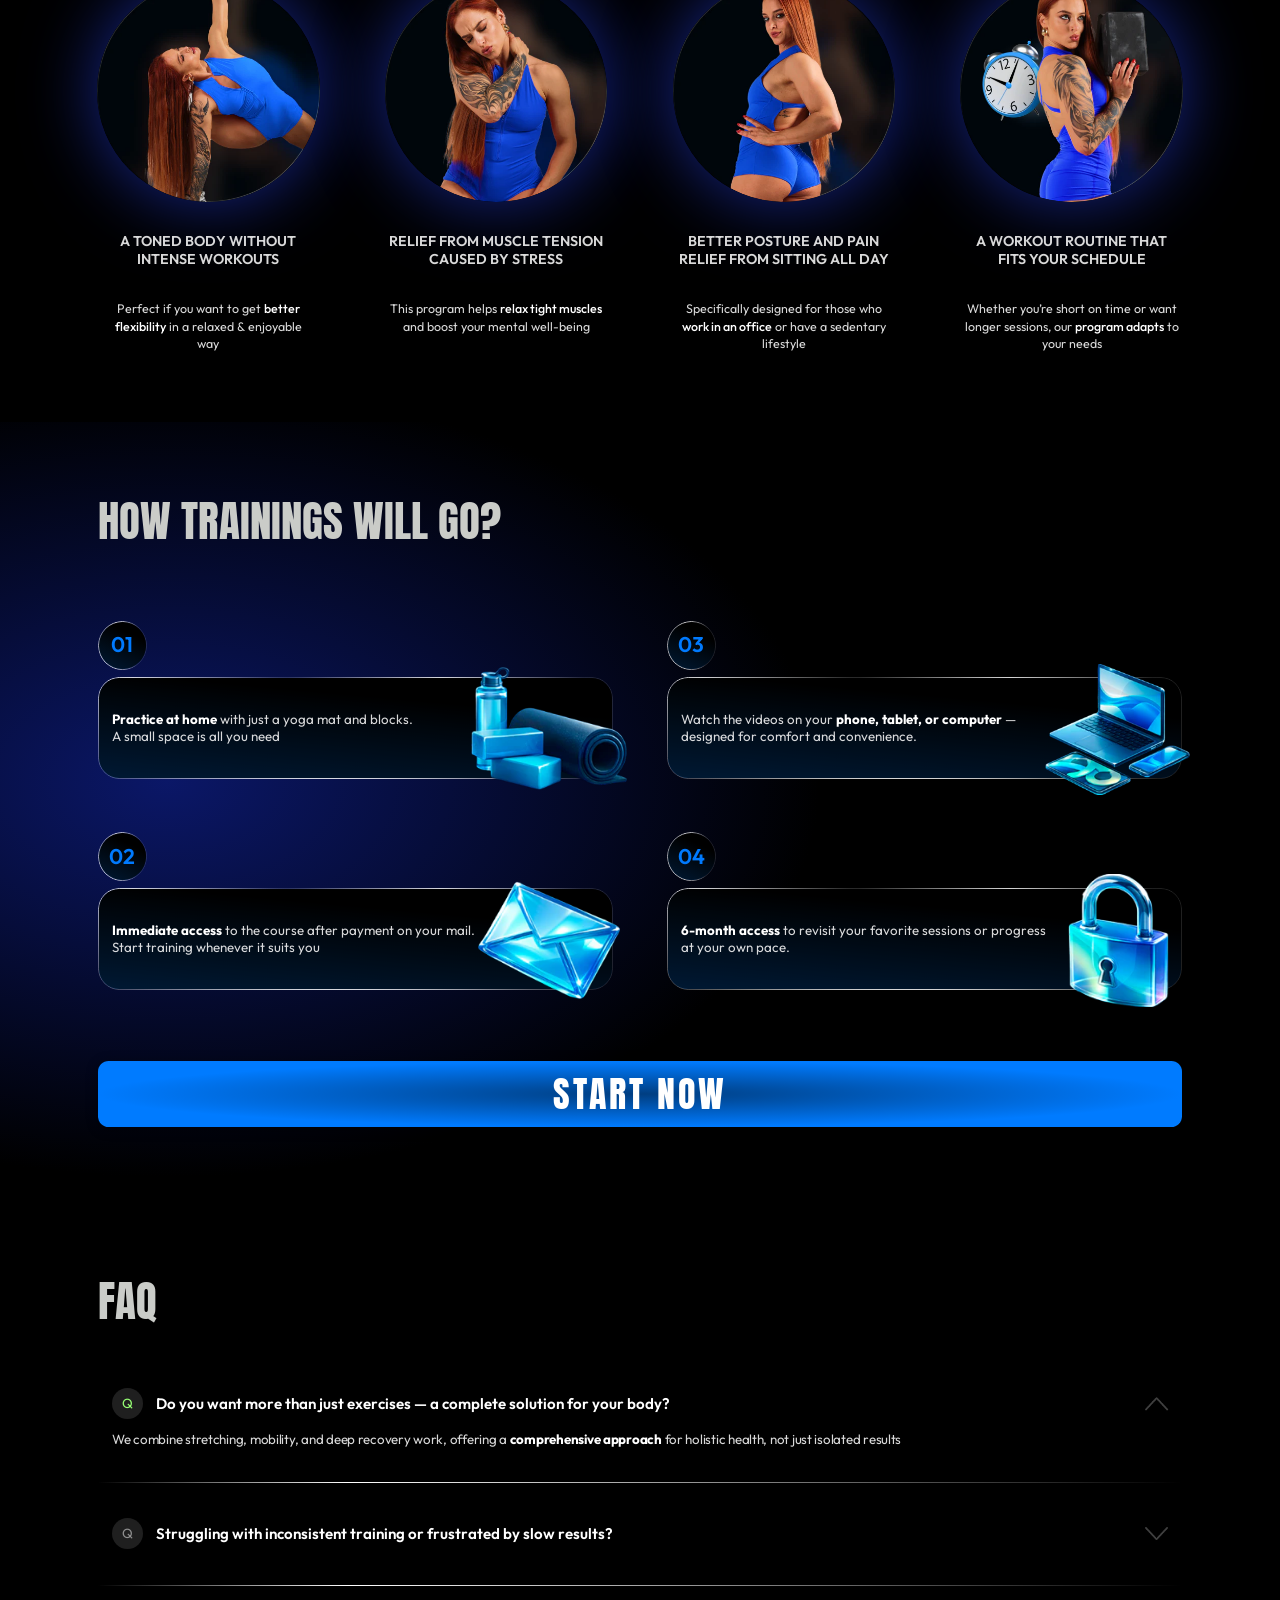
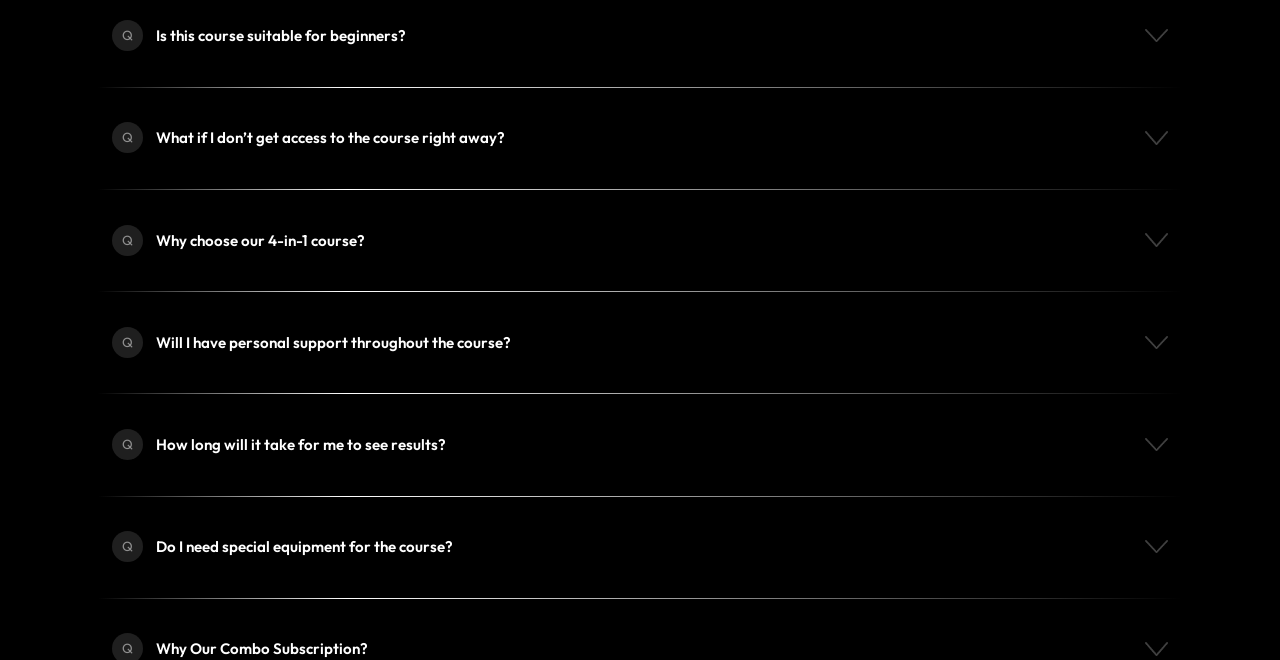
==== commit f67587f9: "fdd" ====
--- a/index.html
+++ b/index.html
@@ -289,7 +289,7 @@
         </div>
         <div class="choise__product" id="program">
             <h2 class="mainTitle">
-                Why <span>Choose thіs</span><br>
+                Why <span>Choose this</span><br>
                 Combo Product?
             </h2>
             <div class="choise__product-column">
--- a/css/bf-update.css
+++ b/css/bf-update.css
@@ -66,18 +66,27 @@
     flex-direction: column;
     align-items: center;
     width: 100%;
-    border: 1.5px solid transparent;
-    background:
-        linear-gradient(rgba(0, 0, 0, 0.74), rgba(0, 0, 0, 0.74)) padding-box,
-        radial-gradient(120% 160% at 18% 50%, var(--bf-blue) 22%, var(--bf-green) 100%) border-box;
+    border: 0;
+    background: none;
+    isolation: isolate;
+    transition: transform .25s ease;
+}
+/* Figma: 5 stacked rectangles (radial strokes + layer blurs) composed into one image */
+.bf-deal::before {
+    content: '';
+    position: absolute;
+    z-index: -1;
+    pointer-events: none;
+    background: no-repeat center / 100% 100%;
+}
+.bf-deal::after {
+    content: '';
+    position: absolute;
+    inset: 0;
+    z-index: -2;
+    border-radius: inherit;
     -webkit-backdrop-filter: blur(20px);
     backdrop-filter: blur(20px);
-    box-shadow:
-        0 0 4px rgba(151, 255, 116, 0.85),
-        0 0 14px rgba(151, 255, 116, 0.55),
-        -6px 0 18px rgba(0, 132, 255, 0.35),
-        0 4px 6px rgba(0, 0, 0, 0.2);
-    transition: transform .25s ease;
 }
 .bf-deal:hover { transform: translateY(-2px); }
 .bf-deal__title {
@@ -277,10 +286,12 @@
         gap: 3.271vw;
     }
     .bf-deal {
+        height: 39.019vw;
         gap: 3.271vw;
         padding: 5.607vw 3.271vw;
         border-radius: 5.607vw;
     }
+    .bf-deal::before { background-image: url(../images/bf/deal-frame-mobile.webp); inset: -3.738vw; }
     .bf-deal__title { font-size: 7.533vw; line-height: 9.493vw; }
     .bf-deal__btn {
         max-width: 82.243vw;
@@ -326,6 +337,8 @@
         padding: 10.514vw 5.14vw 0 6.075vw;
     }
     .choise__product-column-item:nth-child(2) { order: -1; }
+    .choise__product-column-item:nth-child(3) { height: 35.981vw !important; background: url("data:image/svg+xml,%3Csvg xmlns='http://www.w3.org/2000/svg' viewBox='0 0 180 154' preserveAspectRatio='none'%3E%3Cdefs%3E%3CradialGradient id='g' cx='0' cy='0' r='1' gradientUnits='objectBoundingBox' gradientTransform='matrix(0.5880 0.8850 -0.1320 1.5790 0.3710 0.0540)'%3E%3Cstop offset='0' stop-color='%23fff' stop-opacity='0.15'/%3E%3Cstop offset='0.519' stop-color='%23fff'/%3E%3Cstop offset='1' stop-color='%23fff' stop-opacity='0.15'/%3E%3C/radialGradient%3E%3C/defs%3E%3Crect x='0.5' y='0.5' width='179' height='153' rx='23.5' fill='none' stroke='url(%23g)'/%3E%3C/svg%3E") 0 0 / 100% 100% no-repeat border-box, linear-gradient(rgba(0,0,0,0.7), rgba(0,0,0,0.7)) padding-box, linear-gradient(201.3deg, #000 27.4%, #007bff 134.8%) padding-box !important; }
+    .choise__product { padding-bottom: 6.308vw !important; }
     .choise__product-column-item {
         position: relative;
         height: 31.776vw;
@@ -428,15 +441,12 @@
         border-radius: 2.804vw;
         -webkit-backdrop-filter: blur(2.804vw);
         backdrop-filter: blur(2.804vw);
-        box-shadow:
-            0 0.935vw 3.505vw rgba(0, 0, 0, 0.15),
-            inset 0 1px 0 rgba(255, 255, 255, 0.22),
-            inset 0 0 0 1px rgba(255, 255, 255, 0.07);
-    }
-    .courses-element.el-1 { background: linear-gradient(180deg, rgba(0, 0, 0, 0.2) 0%, rgba(255, 0, 0, 0.2) 100%); }
-    .courses-element.el-4 { background: linear-gradient(180deg, rgba(0, 0, 0, 0.2) 0%, rgba(255, 0, 26, 0.2) 100%); }
+        box-shadow: 0 0.935vw 3.505vw rgba(0, 0, 0, 0.15);
+    }
+    .courses-element.el-1 { background: url("data:image/svg+xml,%3Csvg xmlns='http://www.w3.org/2000/svg' viewBox='0 0 186 298' preserveAspectRatio='none'%3E%3Cdefs%3E%3ClinearGradient id='g' x1='1' y1='0' x2='0' y2='1'%3E%3Cstop offset='0' stop-color='%23fff' stop-opacity='0.0'/%3E%3Cstop offset='0.5' stop-color='%23fff' stop-opacity='0.55'/%3E%3Cstop offset='1' stop-color='%23fff' stop-opacity='0.15'/%3E%3C/linearGradient%3E%3C/defs%3E%3Crect x='0.5' y='0.5' width='185' height='297' rx='11.5' fill='none' stroke='url(%23g)'/%3E%3C/svg%3E") 0 0 / 100% 100% no-repeat border-box, linear-gradient(180deg, rgba(0, 0, 0, 0.2) 0%, rgba(255, 0, 0, 0.2) 100%); }
+    .courses-element.el-4 { background: url("data:image/svg+xml,%3Csvg xmlns='http://www.w3.org/2000/svg' viewBox='0 0 186 298' preserveAspectRatio='none'%3E%3Cdefs%3E%3ClinearGradient id='g' x1='1' y1='0' x2='0' y2='1'%3E%3Cstop offset='0' stop-color='%23fff' stop-opacity='0.0'/%3E%3Cstop offset='0.5' stop-color='%23fff' stop-opacity='0.55'/%3E%3Cstop offset='1' stop-color='%23fff' stop-opacity='0.15'/%3E%3C/linearGradient%3E%3C/defs%3E%3Crect x='0.5' y='0.5' width='185' height='297' rx='11.5' fill='none' stroke='url(%23g)'/%3E%3C/svg%3E") 0 0 / 100% 100% no-repeat border-box, linear-gradient(180deg, rgba(0, 0, 0, 0.2) 0%, rgba(255, 0, 26, 0.2) 100%); }
     .courses-element.el-2,
-    .courses-element.el-3 { background: linear-gradient(180deg, rgba(0, 0, 0, 0.2) 0%, rgba(255, 128, 0, 0.2) 100%); }
+    .courses-element.el-3 { background: url("data:image/svg+xml,%3Csvg xmlns='http://www.w3.org/2000/svg' viewBox='0 0 186 298' preserveAspectRatio='none'%3E%3Cdefs%3E%3ClinearGradient id='g' x1='1' y1='0' x2='0' y2='1'%3E%3Cstop offset='0' stop-color='%23fff' stop-opacity='0.0'/%3E%3Cstop offset='0.5' stop-color='%23fff' stop-opacity='0.55'/%3E%3Cstop offset='1' stop-color='%23fff' stop-opacity='0.15'/%3E%3C/linearGradient%3E%3C/defs%3E%3Crect x='0.5' y='0.5' width='185' height='297' rx='11.5' fill='none' stroke='url(%23g)'/%3E%3C/svg%3E") 0 0 / 100% 100% no-repeat border-box, linear-gradient(180deg, rgba(0, 0, 0, 0.2) 0%, rgba(255, 128, 0, 0.2) 100%); }
     .courses-element::before { display: none; }
     .courses-element > img { display: none; }
     .courses-element > img.courses-element-top {
@@ -762,7 +772,8 @@
         height: 22.43vw;
         gap: 1.869vw;
         border-radius: 5.607vw;
-        background: linear-gradient(180deg, rgba(255, 255, 255, 0.04) 0%, rgba(255, 255, 255, 0.08) 100%);
+        border: 0;
+        background: url("data:image/svg+xml,%3Csvg xmlns='http://www.w3.org/2000/svg' viewBox='0 0 96 96' preserveAspectRatio='none'%3E%3Cdefs%3E%3ClinearGradient id='g' x1='1' y1='0' x2='0' y2='1'%3E%3Cstop offset='0' stop-color='%23fff' stop-opacity='0.05'/%3E%3Cstop offset='0.5' stop-color='%23fff' stop-opacity='0.85'/%3E%3Cstop offset='1' stop-color='%23fff' stop-opacity='0.15'/%3E%3C/linearGradient%3E%3C/defs%3E%3Crect x='0.5' y='0.5' width='95' height='95' rx='23.5' fill='none' stroke='url(%23g)'/%3E%3C/svg%3E") 0 0 / 100% 100% no-repeat border-box, linear-gradient(180deg, rgba(255, 255, 255, 0.04) 0%, rgba(255, 255, 255, 0.08) 100%);
         box-shadow: inset 0 0.467vw 0.935vw rgba(0, 0, 0, 0.1), inset 0 -0.467vw 0.935vw rgba(255, 255, 255, 0.25);
     }
     .contacts__icon { width: 7.944vw; margin: 0; }
@@ -1208,7 +1219,8 @@
 
     /* ---- hero ---- */
     .header__top, .header__bottom { max-width: 84.722vw; }
-    .bf-deal { padding: calc(1.667vw - 1px) calc(2.153vw - 1px); }
+    .bf-deal { height: 11.597vw; padding: 1.667vw 2.153vw; }
+    .bf-deal::before { background-image: url(../images/bf/deal-frame-desktop.webp); inset: -1.111vw; }
     .blueBlock-desc {
         width: 41.111vw;
         height: 6.875vw;
@@ -1243,7 +1255,7 @@
         padding: calc(1.667vw - 1px);
         border: 1px solid transparent;
         border-radius: 1.667vw;
-        background: linear-gradient(rgba(0,0,0,0.7), rgba(0,0,0,0.7)) padding-box, linear-gradient(196.0deg, #000 27.4%, #007bff 134.8%) padding-box, radial-gradient(50% 50% at 50% 50%, rgba(255,255,255,0.15) 0%, #fff 52%, rgba(255,255,255,0.15) 100%) border-box;
+        background: url("data:image/svg+xml,%3Csvg xmlns='http://www.w3.org/2000/svg' viewBox='0 0 267 168' preserveAspectRatio='none'%3E%3Cdefs%3E%3CradialGradient id='g' cx='0' cy='0' r='1' gradientUnits='objectBoundingBox' gradientTransform='matrix(0.5880 0.8850 -0.1320 1.5790 0.3710 0.0540)'%3E%3Cstop offset='0' stop-color='%23fff' stop-opacity='0.15'/%3E%3Cstop offset='0.519' stop-color='%23fff'/%3E%3Cstop offset='1' stop-color='%23fff' stop-opacity='0.15'/%3E%3C/radialGradient%3E%3C/defs%3E%3Crect x='0.5' y='0.5' width='266' height='167' rx='23.5' fill='none' stroke='url(%23g)'/%3E%3C/svg%3E") 0 0 / 100% 100% no-repeat border-box, linear-gradient(rgba(0,0,0,0.7), rgba(0,0,0,0.7)) padding-box, linear-gradient(196.0deg, #000 27.4%, #007bff 134.8%) padding-box;
     }
     .choise__product-column-item::before {
         content: '';
@@ -1343,16 +1355,13 @@
         border-radius: 0.833vw;
         -webkit-backdrop-filter: blur(0.833vw);
         backdrop-filter: blur(0.833vw);
-        box-shadow:
-            0 0.278vw 1.042vw rgba(0, 0, 0, 0.15),
-            inset 0 1px 0 rgba(255, 255, 255, 0.22),
-            inset 0 0 0 1px rgba(255, 255, 255, 0.07);
+        box-shadow: 0 0.278vw 1.042vw rgba(0, 0, 0, 0.15);
     }
     .courses-element::before { display: none; }
-    .courses-element.el-1 { order: 1; width: 41.25vw; background: linear-gradient(180deg, rgba(0, 0, 0, 0.2) 0%, rgba(255, 0, 0, 0.2) 100%); }
-    .courses-element.el-4 { order: 2; width: 41.806vw; align-items: flex-start; padding: 0.278vw 0.278vw 0.972vw; background: linear-gradient(180deg, rgba(0, 0, 0, 0.2) 0%, rgba(255, 0, 26, 0.2) 100%); }
-    .courses-element.el-2 { order: 3; width: 41.528vw; height: 9.514vw; background: linear-gradient(180deg, rgba(0, 0, 0, 0.2) 0%, rgba(255, 128, 0, 0.2) 100%); }
-    .courses-element.el-3 { order: 4; width: 41.528vw; height: 9.514vw; background: linear-gradient(180deg, rgba(0, 0, 0, 0.2) 0%, rgba(255, 128, 0, 0.2) 100%); }
+    .courses-element.el-1 { order: 1; width: 41.25vw; background: url("data:image/svg+xml,%3Csvg xmlns='http://www.w3.org/2000/svg' viewBox='0 0 594 154' preserveAspectRatio='none'%3E%3Cdefs%3E%3ClinearGradient id='g' x1='1' y1='0' x2='0' y2='1'%3E%3Cstop offset='0' stop-color='%23fff' stop-opacity='0.0'/%3E%3Cstop offset='0.5' stop-color='%23fff' stop-opacity='0.55'/%3E%3Cstop offset='1' stop-color='%23fff' stop-opacity='0.15'/%3E%3C/linearGradient%3E%3C/defs%3E%3Crect x='0.5' y='0.5' width='593' height='153' rx='11.5' fill='none' stroke='url(%23g)'/%3E%3C/svg%3E") 0 0 / 100% 100% no-repeat border-box, linear-gradient(180deg, rgba(0, 0, 0, 0.2) 0%, rgba(255, 0, 0, 0.2) 100%); }
+    .courses-element.el-4 { order: 2; width: 41.806vw; align-items: flex-start; padding: 0.278vw 0.278vw 0.972vw; background: url("data:image/svg+xml,%3Csvg xmlns='http://www.w3.org/2000/svg' viewBox='0 0 602 154' preserveAspectRatio='none'%3E%3Cdefs%3E%3ClinearGradient id='g' x1='1' y1='0' x2='0' y2='1'%3E%3Cstop offset='0' stop-color='%23fff' stop-opacity='0.0'/%3E%3Cstop offset='0.5' stop-color='%23fff' stop-opacity='0.55'/%3E%3Cstop offset='1' stop-color='%23fff' stop-opacity='0.15'/%3E%3C/linearGradient%3E%3C/defs%3E%3Crect x='0.5' y='0.5' width='601' height='153' rx='11.5' fill='none' stroke='url(%23g)'/%3E%3C/svg%3E") 0 0 / 100% 100% no-repeat border-box, linear-gradient(180deg, rgba(0, 0, 0, 0.2) 0%, rgba(255, 0, 26, 0.2) 100%); }
+    .courses-element.el-2 { order: 3; width: 41.528vw; height: 9.514vw; background: url("data:image/svg+xml,%3Csvg xmlns='http://www.w3.org/2000/svg' viewBox='0 0 598 137' preserveAspectRatio='none'%3E%3Cdefs%3E%3ClinearGradient id='g' x1='1' y1='0' x2='0' y2='1'%3E%3Cstop offset='0' stop-color='%23fff' stop-opacity='0.0'/%3E%3Cstop offset='0.5' stop-color='%23fff' stop-opacity='0.55'/%3E%3Cstop offset='1' stop-color='%23fff' stop-opacity='0.15'/%3E%3C/linearGradient%3E%3C/defs%3E%3Crect x='0.5' y='0.5' width='597' height='136' rx='11.5' fill='none' stroke='url(%23g)'/%3E%3C/svg%3E") 0 0 / 100% 100% no-repeat border-box, linear-gradient(180deg, rgba(0, 0, 0, 0.2) 0%, rgba(255, 128, 0, 0.2) 100%); }
+    .courses-element.el-3 { order: 4; width: 41.528vw; height: 9.514vw; background: url("data:image/svg+xml,%3Csvg xmlns='http://www.w3.org/2000/svg' viewBox='0 0 598 137' preserveAspectRatio='none'%3E%3Cdefs%3E%3ClinearGradient id='g' x1='1' y1='0' x2='0' y2='1'%3E%3Cstop offset='0' stop-color='%23fff' stop-opacity='0.0'/%3E%3Cstop offset='0.5' stop-color='%23fff' stop-opacity='0.55'/%3E%3Cstop offset='1' stop-color='%23fff' stop-opacity='0.15'/%3E%3C/linearGradient%3E%3C/defs%3E%3Crect x='0.5' y='0.5' width='597' height='136' rx='11.5' fill='none' stroke='url(%23g)'/%3E%3C/svg%3E") 0 0 / 100% 100% no-repeat border-box, linear-gradient(180deg, rgba(0, 0, 0, 0.2) 0%, rgba(255, 128, 0, 0.2) 100%); }
     .courses-element > img.courses-element-top {
         display: block;
         order: -1;
@@ -1451,7 +1460,7 @@
         padding: calc(1.111vw - 1px);
         border: 1px solid transparent;
         border-radius: 1.667vw;
-        background: linear-gradient(rgba(0,0,0,0.7), rgba(0,0,0,0.7)) padding-box, linear-gradient(186.2deg, #000 27.4%, #007bff 134.8%) padding-box, radial-gradient(50% 50% at 50% 50%, rgba(255,255,255,0.15) 0%, #fff 52%, rgba(255,255,255,0.15) 100%) border-box;
+        background: url("data:image/svg+xml,%3Csvg xmlns='http://www.w3.org/2000/svg' viewBox='0 0 588 139' preserveAspectRatio='none'%3E%3Cdefs%3E%3CradialGradient id='g' cx='0' cy='0' r='1' gradientUnits='objectBoundingBox' gradientTransform='matrix(0.5880 0.8850 -0.1320 1.5790 0.3710 0.0540)'%3E%3Cstop offset='0' stop-color='%23fff' stop-opacity='0.15'/%3E%3Cstop offset='0.519' stop-color='%23fff'/%3E%3Cstop offset='1' stop-color='%23fff' stop-opacity='0.15'/%3E%3C/radialGradient%3E%3C/defs%3E%3Crect x='0.5' y='0.5' width='587' height='138' rx='23.5' fill='none' stroke='url(%23g)'/%3E%3C/svg%3E") 0 0 / 100% 100% no-repeat border-box, linear-gradient(rgba(0,0,0,0.7), rgba(0,0,0,0.7)) padding-box, linear-gradient(186.2deg, #000 27.4%, #007bff 134.8%) padding-box;
     }
     .about-formula-element:nth-of-type(2) { margin-bottom: 3.125vw; }
     .about-formula-element-num { font-size: 3.889vw; line-height: 2.917vw; margin-bottom: -0.347vw; }
@@ -1551,7 +1560,7 @@
         padding: 0 calc(1.111vw - 1px);
         border: 1px solid transparent;
         border-radius: 1.667vw;
-        background: linear-gradient(rgba(0,0,0,0.7), rgba(0,0,0,0.7)) padding-box, linear-gradient(185.2deg, #000 27.4%, #007bff 134.8%) padding-box, radial-gradient(50% 50% at 50% 50%, rgba(255,255,255,0.15) 0%, #fff 52%, rgba(255,255,255,0.15) 100%) border-box !important;
+        background: url("data:image/svg+xml,%3Csvg xmlns='http://www.w3.org/2000/svg' viewBox='0 0 580 115' preserveAspectRatio='none'%3E%3Cdefs%3E%3CradialGradient id='g' cx='0' cy='0' r='1' gradientUnits='objectBoundingBox' gradientTransform='matrix(0.5880 0.8850 -0.1320 1.5790 0.3710 0.0540)'%3E%3Cstop offset='0' stop-color='%23fff' stop-opacity='0.15'/%3E%3Cstop offset='0.519' stop-color='%23fff'/%3E%3Cstop offset='1' stop-color='%23fff' stop-opacity='0.15'/%3E%3C/radialGradient%3E%3C/defs%3E%3Crect x='0.5' y='0.5' width='579' height='114' rx='23.5' fill='none' stroke='url(%23g)'/%3E%3C/svg%3E") 0 0 / 100% 100% no-repeat border-box, linear-gradient(rgba(0,0,0,0.7), rgba(0,0,0,0.7)) padding-box, linear-gradient(185.2deg, #000 27.4%, #007bff 134.8%) padding-box !important;
     }
     .howWillGo__content-elements-item::before {
         top: -4.444vw;
@@ -1560,7 +1569,7 @@
         height: 3.819vw;
         border: 1px solid transparent;
         border-radius: 50%;
-        background: linear-gradient(rgba(0,0,0,0.7), rgba(0,0,0,0.7)) padding-box, linear-gradient(204.5deg, #000 27.4%, #007bff 134.8%) padding-box, radial-gradient(50% 50% at 50% 50%, rgba(255,255,255,0.15) 0%, #fff 52%, rgba(255,255,255,0.15) 100%) border-box;
+        background: url("data:image/svg+xml,%3Csvg xmlns='http://www.w3.org/2000/svg' viewBox='0 0 55 55' preserveAspectRatio='none'%3E%3Cdefs%3E%3CradialGradient id='g' cx='0' cy='0' r='1' gradientUnits='objectBoundingBox' gradientTransform='matrix(0.9360 1.4450 -0.2430 2.5560 -0.1000 -0.5450)'%3E%3Cstop offset='0' stop-color='%23fff' stop-opacity='0.15'/%3E%3Cstop offset='0.519' stop-color='%23fff'/%3E%3Cstop offset='1' stop-color='%23fff' stop-opacity='0.15'/%3E%3C/radialGradient%3E%3C/defs%3E%3Crect x='0.5' y='0.5' width='54' height='54' rx='27.0' fill='none' stroke='url(%23g)'/%3E%3C/svg%3E") 0 0 / 100% 100% no-repeat border-box, linear-gradient(rgba(0,0,0,0.7), rgba(0,0,0,0.7)) padding-box, linear-gradient(204.5deg, #000 27.4%, #007bff 134.8%) padding-box;
         font-family: 'Outfit', 'Outfit', 'OutfitBF', sans-serif;
         font-weight: 600;
         font-size: 1.667vw;
@@ -1635,7 +1644,8 @@
         height: 6.667vw;
         gap: 0.556vw;
         border-radius: 1.667vw;
-        background: linear-gradient(180deg, rgba(255, 255, 255, 0.04) 0%, rgba(255, 255, 255, 0.08) 100%);
+        border: 0;
+        background: url("data:image/svg+xml,%3Csvg xmlns='http://www.w3.org/2000/svg' viewBox='0 0 96 96' preserveAspectRatio='none'%3E%3Cdefs%3E%3ClinearGradient id='g' x1='1' y1='0' x2='0' y2='1'%3E%3Cstop offset='0' stop-color='%23fff' stop-opacity='0.05'/%3E%3Cstop offset='0.5' stop-color='%23fff' stop-opacity='0.85'/%3E%3Cstop offset='1' stop-color='%23fff' stop-opacity='0.15'/%3E%3C/linearGradient%3E%3C/defs%3E%3Crect x='0.5' y='0.5' width='95' height='95' rx='23.5' fill='none' stroke='url(%23g)'/%3E%3C/svg%3E") 0 0 / 100% 100% no-repeat border-box, linear-gradient(180deg, rgba(255, 255, 255, 0.04) 0%, rgba(255, 255, 255, 0.08) 100%);
         box-shadow: inset 0 0.139vw 0.278vw rgba(0, 0, 0, 0.1), inset 0 -0.139vw 0.278vw rgba(255, 255, 255, 0.25);
     }
     .contacts__icon { width: 2.361vw; margin: 0; }
@@ -2146,7 +2156,8 @@
 
     /* ---- hero ---- */
     .header__top, .header__bottom { max-width: 1220px; }
-    .bf-deal { padding: calc(24px - 1px) calc(31px - 1px); }
+    .bf-deal { height: 167px; padding: 24px 31px; }
+    .bf-deal::before { background-image: url(../images/bf/deal-frame-desktop.webp); inset: -16px; }
     .blueBlock-desc {
         width: 592px;
         height: 99px;
@@ -2181,7 +2192,7 @@
         padding: calc(24px - 1px);
         border: 1px solid transparent;
         border-radius: 24px;
-        background: linear-gradient(rgba(0,0,0,0.7), rgba(0,0,0,0.7)) padding-box, linear-gradient(196.0deg, #000 27.4%, #007bff 134.8%) padding-box, radial-gradient(50% 50% at 50% 50%, rgba(255,255,255,0.15) 0%, #fff 52%, rgba(255,255,255,0.15) 100%) border-box;
+        background: url("data:image/svg+xml,%3Csvg xmlns='http://www.w3.org/2000/svg' viewBox='0 0 267 168' preserveAspectRatio='none'%3E%3Cdefs%3E%3CradialGradient id='g' cx='0' cy='0' r='1' gradientUnits='objectBoundingBox' gradientTransform='matrix(0.5880 0.8850 -0.1320 1.5790 0.3710 0.0540)'%3E%3Cstop offset='0' stop-color='%23fff' stop-opacity='0.15'/%3E%3Cstop offset='0.519' stop-color='%23fff'/%3E%3Cstop offset='1' stop-color='%23fff' stop-opacity='0.15'/%3E%3C/radialGradient%3E%3C/defs%3E%3Crect x='0.5' y='0.5' width='266' height='167' rx='23.5' fill='none' stroke='url(%23g)'/%3E%3C/svg%3E") 0 0 / 100% 100% no-repeat border-box, linear-gradient(rgba(0,0,0,0.7), rgba(0,0,0,0.7)) padding-box, linear-gradient(196.0deg, #000 27.4%, #007bff 134.8%) padding-box;
     }
     .choise__product-column-item::before {
         content: '';
@@ -2281,16 +2292,13 @@
         border-radius: 12px;
         -webkit-backdrop-filter: blur(12px);
         backdrop-filter: blur(12px);
-        box-shadow:
-            0 4px 15px rgba(0, 0, 0, 0.15),
-            inset 0 1px 0 rgba(255, 255, 255, 0.22),
-            inset 0 0 0 1px rgba(255, 255, 255, 0.07);
+        box-shadow: 0 4px 15px rgba(0, 0, 0, 0.15);
     }
     .courses-element::before { display: none; }
-    .courses-element.el-1 { order: 1; width: 594px; background: linear-gradient(180deg, rgba(0, 0, 0, 0.2) 0%, rgba(255, 0, 0, 0.2) 100%); }
-    .courses-element.el-4 { order: 2; width: 602.01px; align-items: flex-start; padding: 4px 4px 14px; background: linear-gradient(180deg, rgba(0, 0, 0, 0.2) 0%, rgba(255, 0, 26, 0.2) 100%); }
-    .courses-element.el-2 { order: 3; width: 598px; height: 137px; background: linear-gradient(180deg, rgba(0, 0, 0, 0.2) 0%, rgba(255, 128, 0, 0.2) 100%); }
-    .courses-element.el-3 { order: 4; width: 598px; height: 137px; background: linear-gradient(180deg, rgba(0, 0, 0, 0.2) 0%, rgba(255, 128, 0, 0.2) 100%); }
+    .courses-element.el-1 { order: 1; width: 594px; background: url("data:image/svg+xml,%3Csvg xmlns='http://www.w3.org/2000/svg' viewBox='0 0 594 154' preserveAspectRatio='none'%3E%3Cdefs%3E%3ClinearGradient id='g' x1='1' y1='0' x2='0' y2='1'%3E%3Cstop offset='0' stop-color='%23fff' stop-opacity='0.0'/%3E%3Cstop offset='0.5' stop-color='%23fff' stop-opacity='0.55'/%3E%3Cstop offset='1' stop-color='%23fff' stop-opacity='0.15'/%3E%3C/linearGradient%3E%3C/defs%3E%3Crect x='0.5' y='0.5' width='593' height='153' rx='11.5' fill='none' stroke='url(%23g)'/%3E%3C/svg%3E") 0 0 / 100% 100% no-repeat border-box, linear-gradient(180deg, rgba(0, 0, 0, 0.2) 0%, rgba(255, 0, 0, 0.2) 100%); }
+    .courses-element.el-4 { order: 2; width: 602.01px; align-items: flex-start; padding: 4px 4px 14px; background: url("data:image/svg+xml,%3Csvg xmlns='http://www.w3.org/2000/svg' viewBox='0 0 602 154' preserveAspectRatio='none'%3E%3Cdefs%3E%3ClinearGradient id='g' x1='1' y1='0' x2='0' y2='1'%3E%3Cstop offset='0' stop-color='%23fff' stop-opacity='0.0'/%3E%3Cstop offset='0.5' stop-color='%23fff' stop-opacity='0.55'/%3E%3Cstop offset='1' stop-color='%23fff' stop-opacity='0.15'/%3E%3C/linearGradient%3E%3C/defs%3E%3Crect x='0.5' y='0.5' width='601' height='153' rx='11.5' fill='none' stroke='url(%23g)'/%3E%3C/svg%3E") 0 0 / 100% 100% no-repeat border-box, linear-gradient(180deg, rgba(0, 0, 0, 0.2) 0%, rgba(255, 0, 26, 0.2) 100%); }
+    .courses-element.el-2 { order: 3; width: 598px; height: 137px; background: url("data:image/svg+xml,%3Csvg xmlns='http://www.w3.org/2000/svg' viewBox='0 0 598 137' preserveAspectRatio='none'%3E%3Cdefs%3E%3ClinearGradient id='g' x1='1' y1='0' x2='0' y2='1'%3E%3Cstop offset='0' stop-color='%23fff' stop-opacity='0.0'/%3E%3Cstop offset='0.5' stop-color='%23fff' stop-opacity='0.55'/%3E%3Cstop offset='1' stop-color='%23fff' stop-opacity='0.15'/%3E%3C/linearGradient%3E%3C/defs%3E%3Crect x='0.5' y='0.5' width='597' height='136' rx='11.5' fill='none' stroke='url(%23g)'/%3E%3C/svg%3E") 0 0 / 100% 100% no-repeat border-box, linear-gradient(180deg, rgba(0, 0, 0, 0.2) 0%, rgba(255, 128, 0, 0.2) 100%); }
+    .courses-element.el-3 { order: 4; width: 598px; height: 137px; background: url("data:image/svg+xml,%3Csvg xmlns='http://www.w3.org/2000/svg' viewBox='0 0 598 137' preserveAspectRatio='none'%3E%3Cdefs%3E%3ClinearGradient id='g' x1='1' y1='0' x2='0' y2='1'%3E%3Cstop offset='0' stop-color='%23fff' stop-opacity='0.0'/%3E%3Cstop offset='0.5' stop-color='%23fff' stop-opacity='0.55'/%3E%3Cstop offset='1' stop-color='%23fff' stop-opacity='0.15'/%3E%3C/linearGradient%3E%3C/defs%3E%3Crect x='0.5' y='0.5' width='597' height='136' rx='11.5' fill='none' stroke='url(%23g)'/%3E%3C/svg%3E") 0 0 / 100% 100% no-repeat border-box, linear-gradient(180deg, rgba(0, 0, 0, 0.2) 0%, rgba(255, 128, 0, 0.2) 100%); }
     .courses-element > img.courses-element-top {
         display: block;
         order: -1;
@@ -2389,7 +2397,7 @@
         padding: calc(16px - 1px);
         border: 1px solid transparent;
         border-radius: 24px;
-        background: linear-gradient(rgba(0,0,0,0.7), rgba(0,0,0,0.7)) padding-box, linear-gradient(186.2deg, #000 27.4%, #007bff 134.8%) padding-box, radial-gradient(50% 50% at 50% 50%, rgba(255,255,255,0.15) 0%, #fff 52%, rgba(255,255,255,0.15) 100%) border-box;
+        background: url("data:image/svg+xml,%3Csvg xmlns='http://www.w3.org/2000/svg' viewBox='0 0 588 139' preserveAspectRatio='none'%3E%3Cdefs%3E%3CradialGradient id='g' cx='0' cy='0' r='1' gradientUnits='objectBoundingBox' gradientTransform='matrix(0.5880 0.8850 -0.1320 1.5790 0.3710 0.0540)'%3E%3Cstop offset='0' stop-color='%23fff' stop-opacity='0.15'/%3E%3Cstop offset='0.519' stop-color='%23fff'/%3E%3Cstop offset='1' stop-color='%23fff' stop-opacity='0.15'/%3E%3C/radialGradient%3E%3C/defs%3E%3Crect x='0.5' y='0.5' width='587' height='138' rx='23.5' fill='none' stroke='url(%23g)'/%3E%3C/svg%3E") 0 0 / 100% 100% no-repeat border-box, linear-gradient(rgba(0,0,0,0.7), rgba(0,0,0,0.7)) padding-box, linear-gradient(186.2deg, #000 27.4%, #007bff 134.8%) padding-box;
     }
     .about-formula-element:nth-of-type(2) { margin-bottom: 45px; }
     .about-formula-element-num { font-size: 56px; line-height: 42px; margin-bottom: -5px; }
@@ -2489,7 +2497,7 @@
         padding: 0 calc(16px - 1px);
         border: 1px solid transparent;
         border-radius: 24px;
-        background: linear-gradient(rgba(0,0,0,0.7), rgba(0,0,0,0.7)) padding-box, linear-gradient(185.2deg, #000 27.4%, #007bff 134.8%) padding-box, radial-gradient(50% 50% at 50% 50%, rgba(255,255,255,0.15) 0%, #fff 52%, rgba(255,255,255,0.15) 100%) border-box !important;
+        background: url("data:image/svg+xml,%3Csvg xmlns='http://www.w3.org/2000/svg' viewBox='0 0 580 115' preserveAspectRatio='none'%3E%3Cdefs%3E%3CradialGradient id='g' cx='0' cy='0' r='1' gradientUnits='objectBoundingBox' gradientTransform='matrix(0.5880 0.8850 -0.1320 1.5790 0.3710 0.0540)'%3E%3Cstop offset='0' stop-color='%23fff' stop-opacity='0.15'/%3E%3Cstop offset='0.519' stop-color='%23fff'/%3E%3Cstop offset='1' stop-color='%23fff' stop-opacity='0.15'/%3E%3C/radialGradient%3E%3C/defs%3E%3Crect x='0.5' y='0.5' width='579' height='114' rx='23.5' fill='none' stroke='url(%23g)'/%3E%3C/svg%3E") 0 0 / 100% 100% no-repeat border-box, linear-gradient(rgba(0,0,0,0.7), rgba(0,0,0,0.7)) padding-box, linear-gradient(185.2deg, #000 27.4%, #007bff 134.8%) padding-box !important;
     }
     .howWillGo__content-elements-item::before {
         top: -63.99px;
@@ -2498,7 +2506,7 @@
         height: 54.99px;
         border: 1px solid transparent;
         border-radius: 50%;
-        background: linear-gradient(rgba(0,0,0,0.7), rgba(0,0,0,0.7)) padding-box, linear-gradient(204.5deg, #000 27.4%, #007bff 134.8%) padding-box, radial-gradient(50% 50% at 50% 50%, rgba(255,255,255,0.15) 0%, #fff 52%, rgba(255,255,255,0.15) 100%) border-box;
+        background: url("data:image/svg+xml,%3Csvg xmlns='http://www.w3.org/2000/svg' viewBox='0 0 55 55' preserveAspectRatio='none'%3E%3Cdefs%3E%3CradialGradient id='g' cx='0' cy='0' r='1' gradientUnits='objectBoundingBox' gradientTransform='matrix(0.9360 1.4450 -0.2430 2.5560 -0.1000 -0.5450)'%3E%3Cstop offset='0' stop-color='%23fff' stop-opacity='0.15'/%3E%3Cstop offset='0.519' stop-color='%23fff'/%3E%3Cstop offset='1' stop-color='%23fff' stop-opacity='0.15'/%3E%3C/radialGradient%3E%3C/defs%3E%3Crect x='0.5' y='0.5' width='54' height='54' rx='27.0' fill='none' stroke='url(%23g)'/%3E%3C/svg%3E") 0 0 / 100% 100% no-repeat border-box, linear-gradient(rgba(0,0,0,0.7), rgba(0,0,0,0.7)) padding-box, linear-gradient(204.5deg, #000 27.4%, #007bff 134.8%) padding-box;
         font-family: 'Outfit', 'Outfit', 'OutfitBF', sans-serif;
         font-weight: 600;
         font-size: 24px;
@@ -2573,7 +2581,8 @@
         height: 96px;
         gap: 8.01px;
         border-radius: 24px;
-        background: linear-gradient(180deg, rgba(255, 255, 255, 0.04) 0%, rgba(255, 255, 255, 0.08) 100%);
+        border: 0;
+        background: url("data:image/svg+xml,%3Csvg xmlns='http://www.w3.org/2000/svg' viewBox='0 0 96 96' preserveAspectRatio='none'%3E%3Cdefs%3E%3ClinearGradient id='g' x1='1' y1='0' x2='0' y2='1'%3E%3Cstop offset='0' stop-color='%23fff' stop-opacity='0.05'/%3E%3Cstop offset='0.5' stop-color='%23fff' stop-opacity='0.85'/%3E%3Cstop offset='1' stop-color='%23fff' stop-opacity='0.15'/%3E%3C/linearGradient%3E%3C/defs%3E%3Crect x='0.5' y='0.5' width='95' height='95' rx='23.5' fill='none' stroke='url(%23g)'/%3E%3C/svg%3E") 0 0 / 100% 100% no-repeat border-box, linear-gradient(180deg, rgba(255, 255, 255, 0.04) 0%, rgba(255, 255, 255, 0.08) 100%);
         box-shadow: inset 0 2px 4px rgba(0, 0, 0, 0.1), inset 0 -2px 4px rgba(255, 255, 255, 0.25);
     }
     .contacts__icon { width: 34px; margin: 0; }
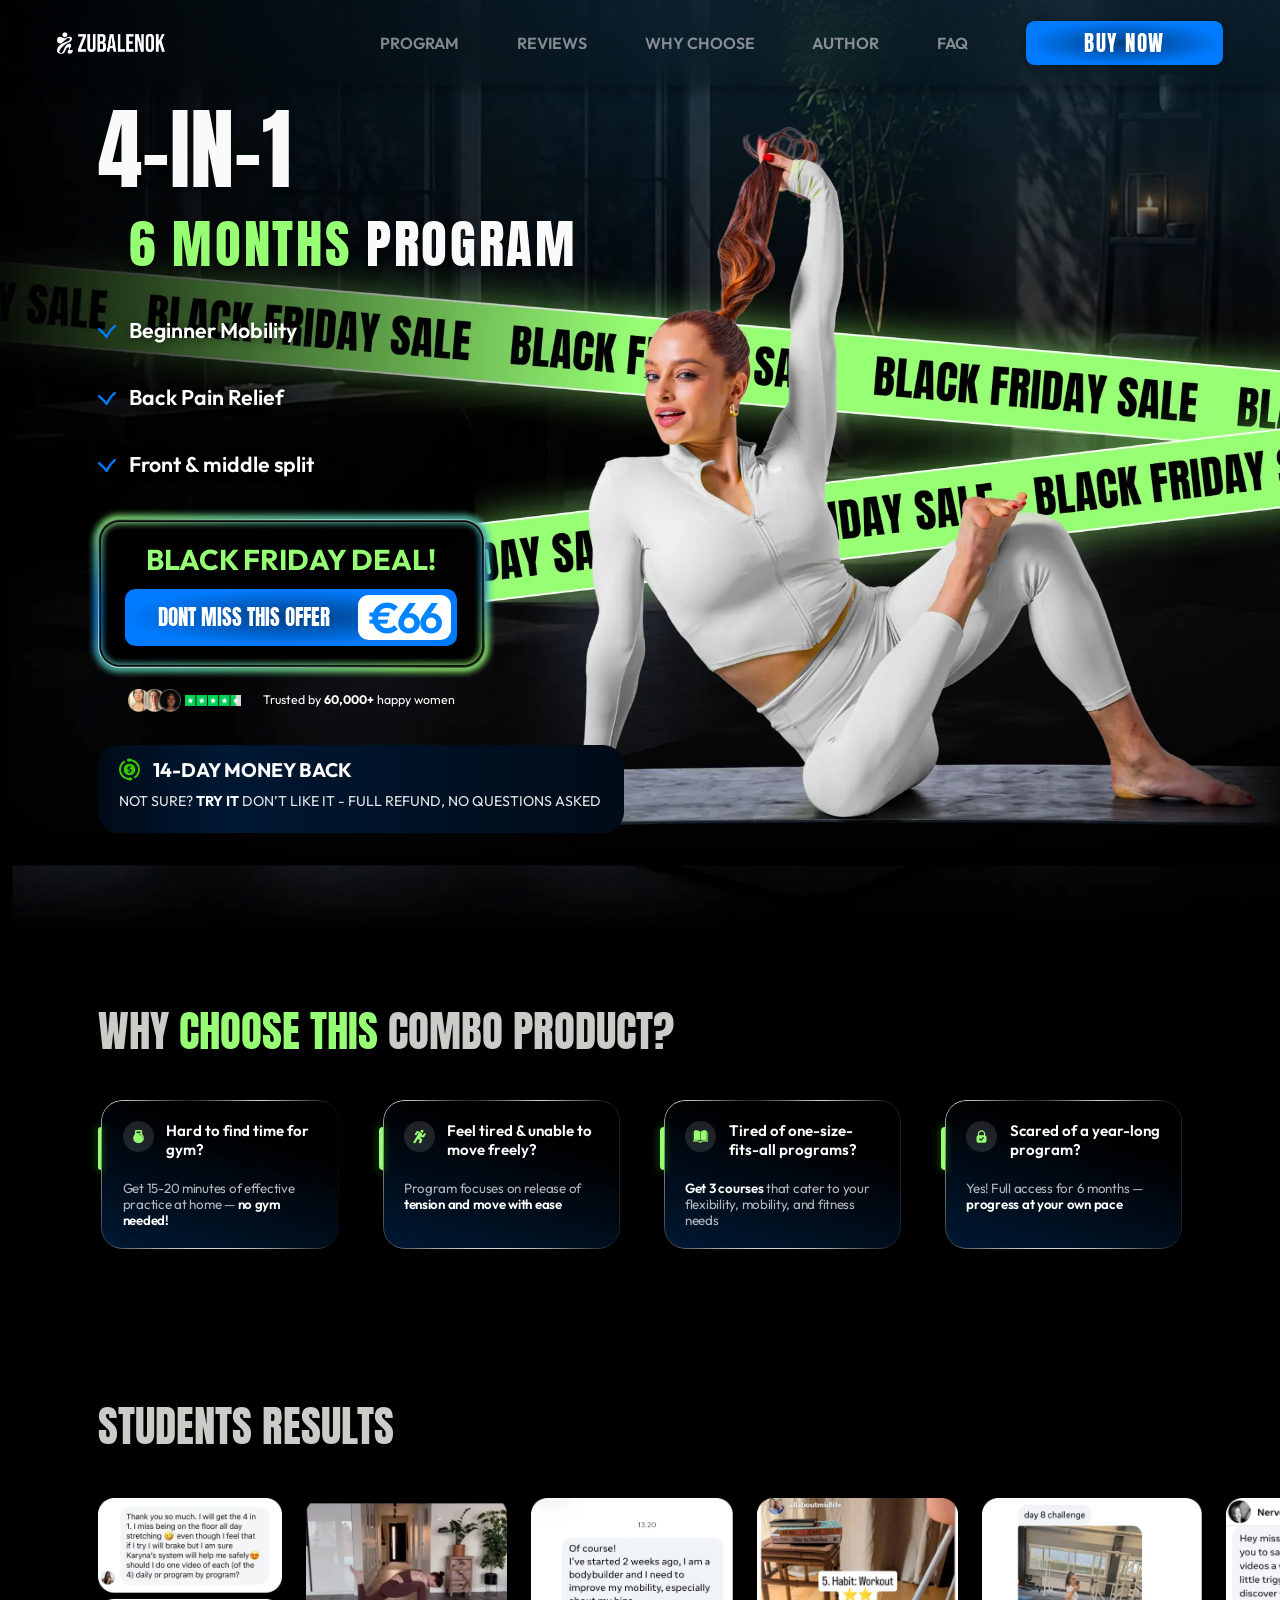
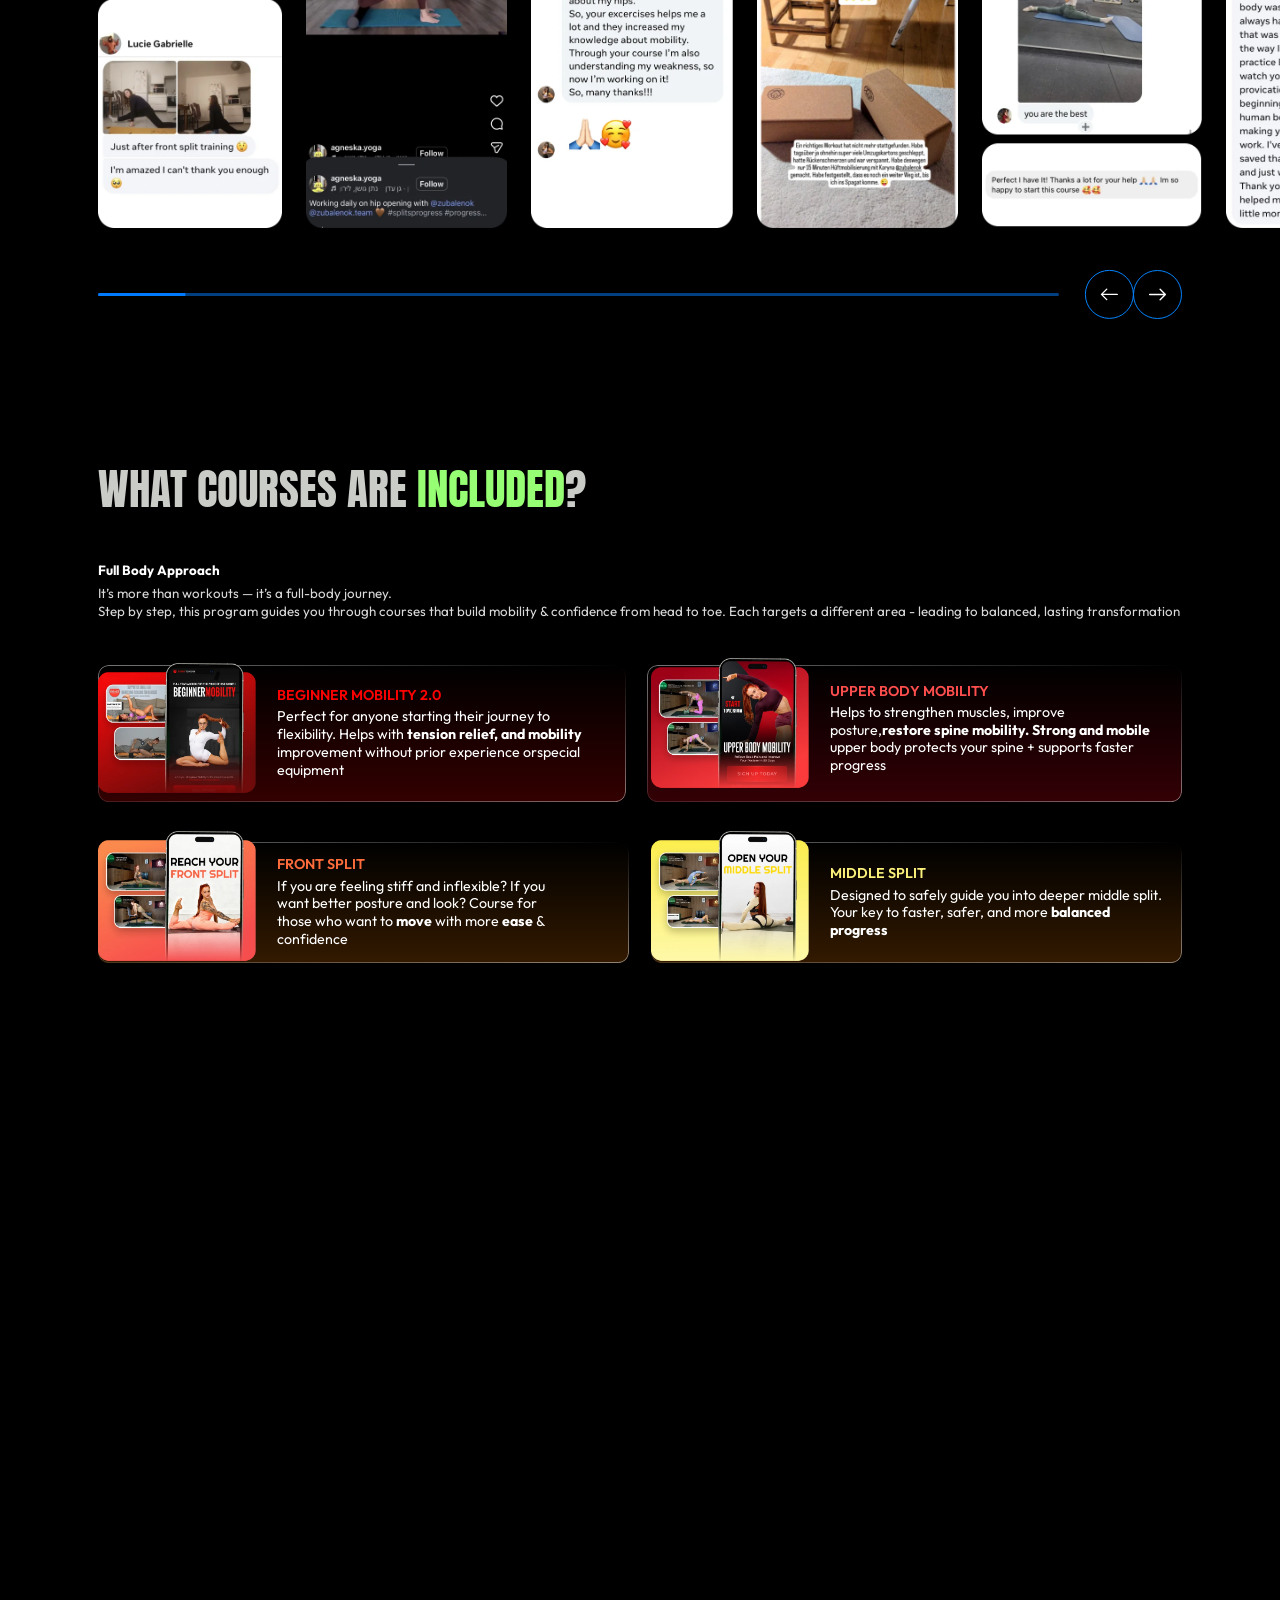
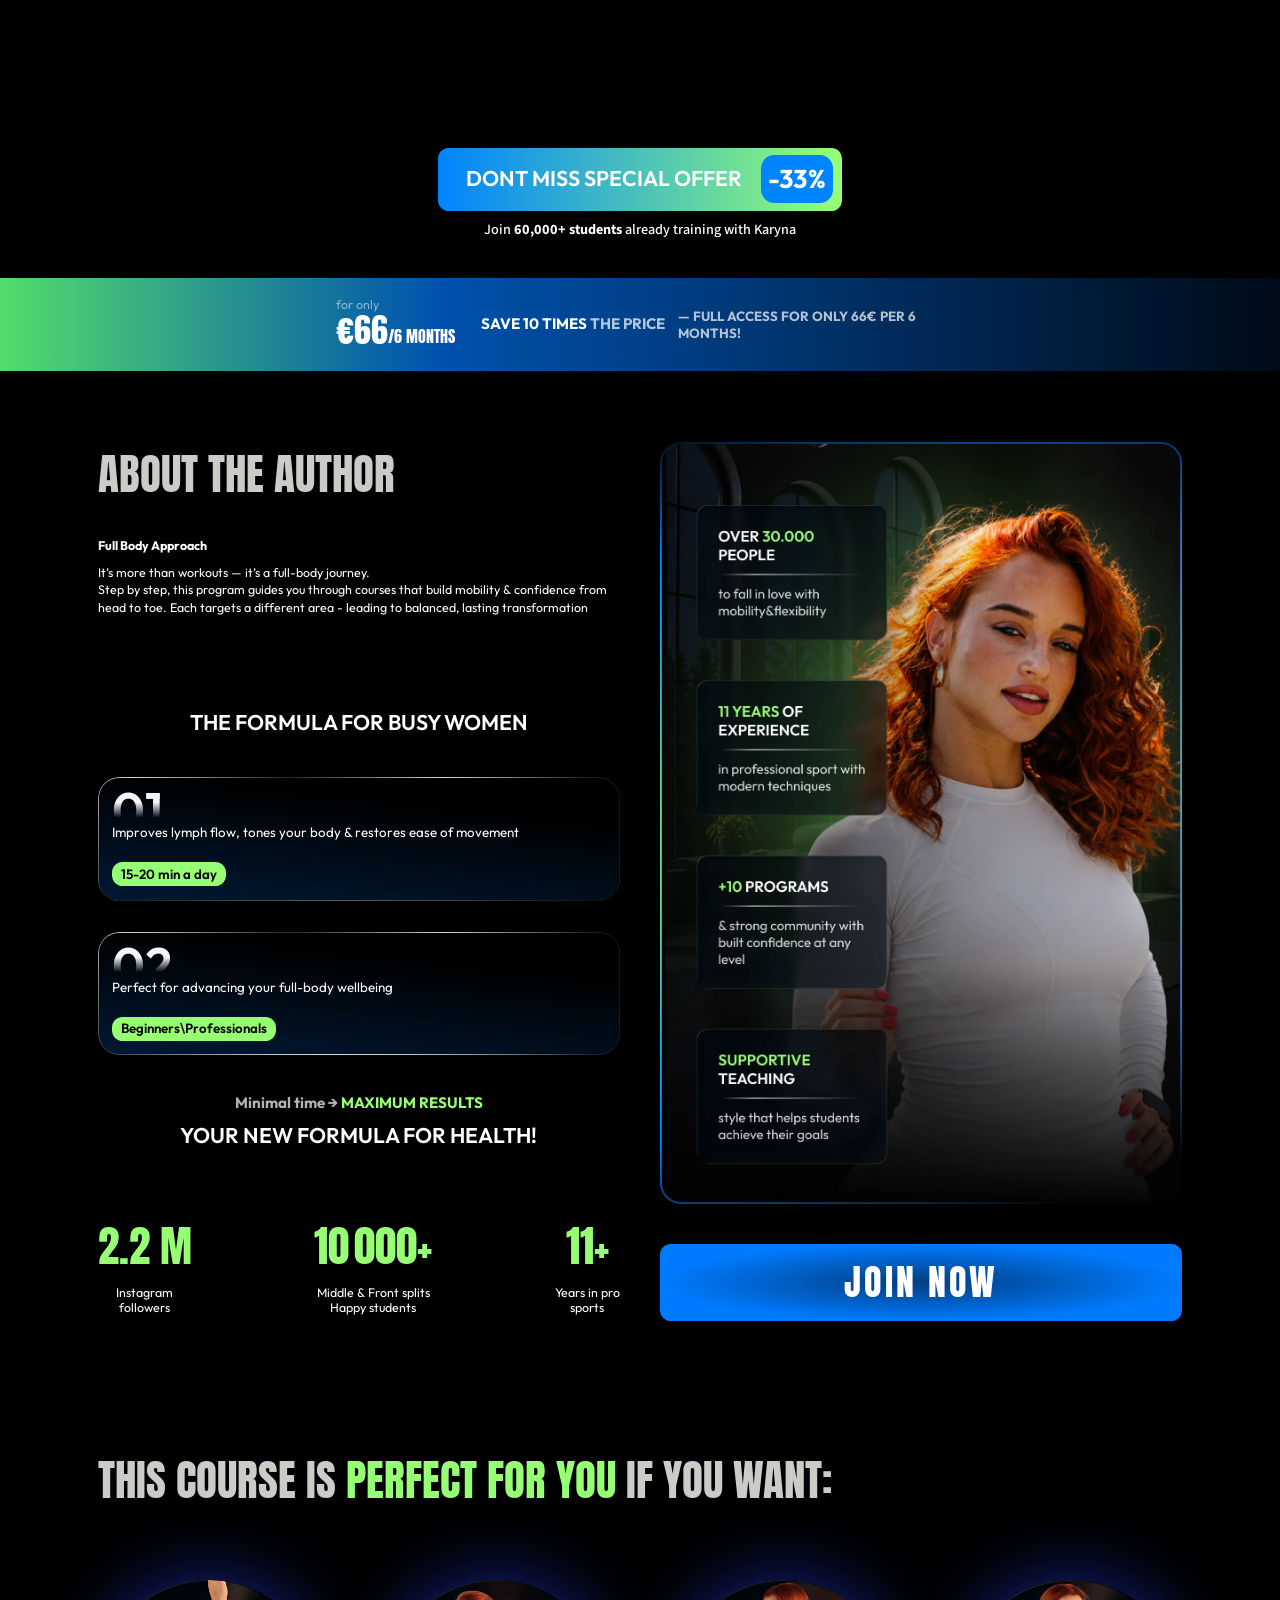
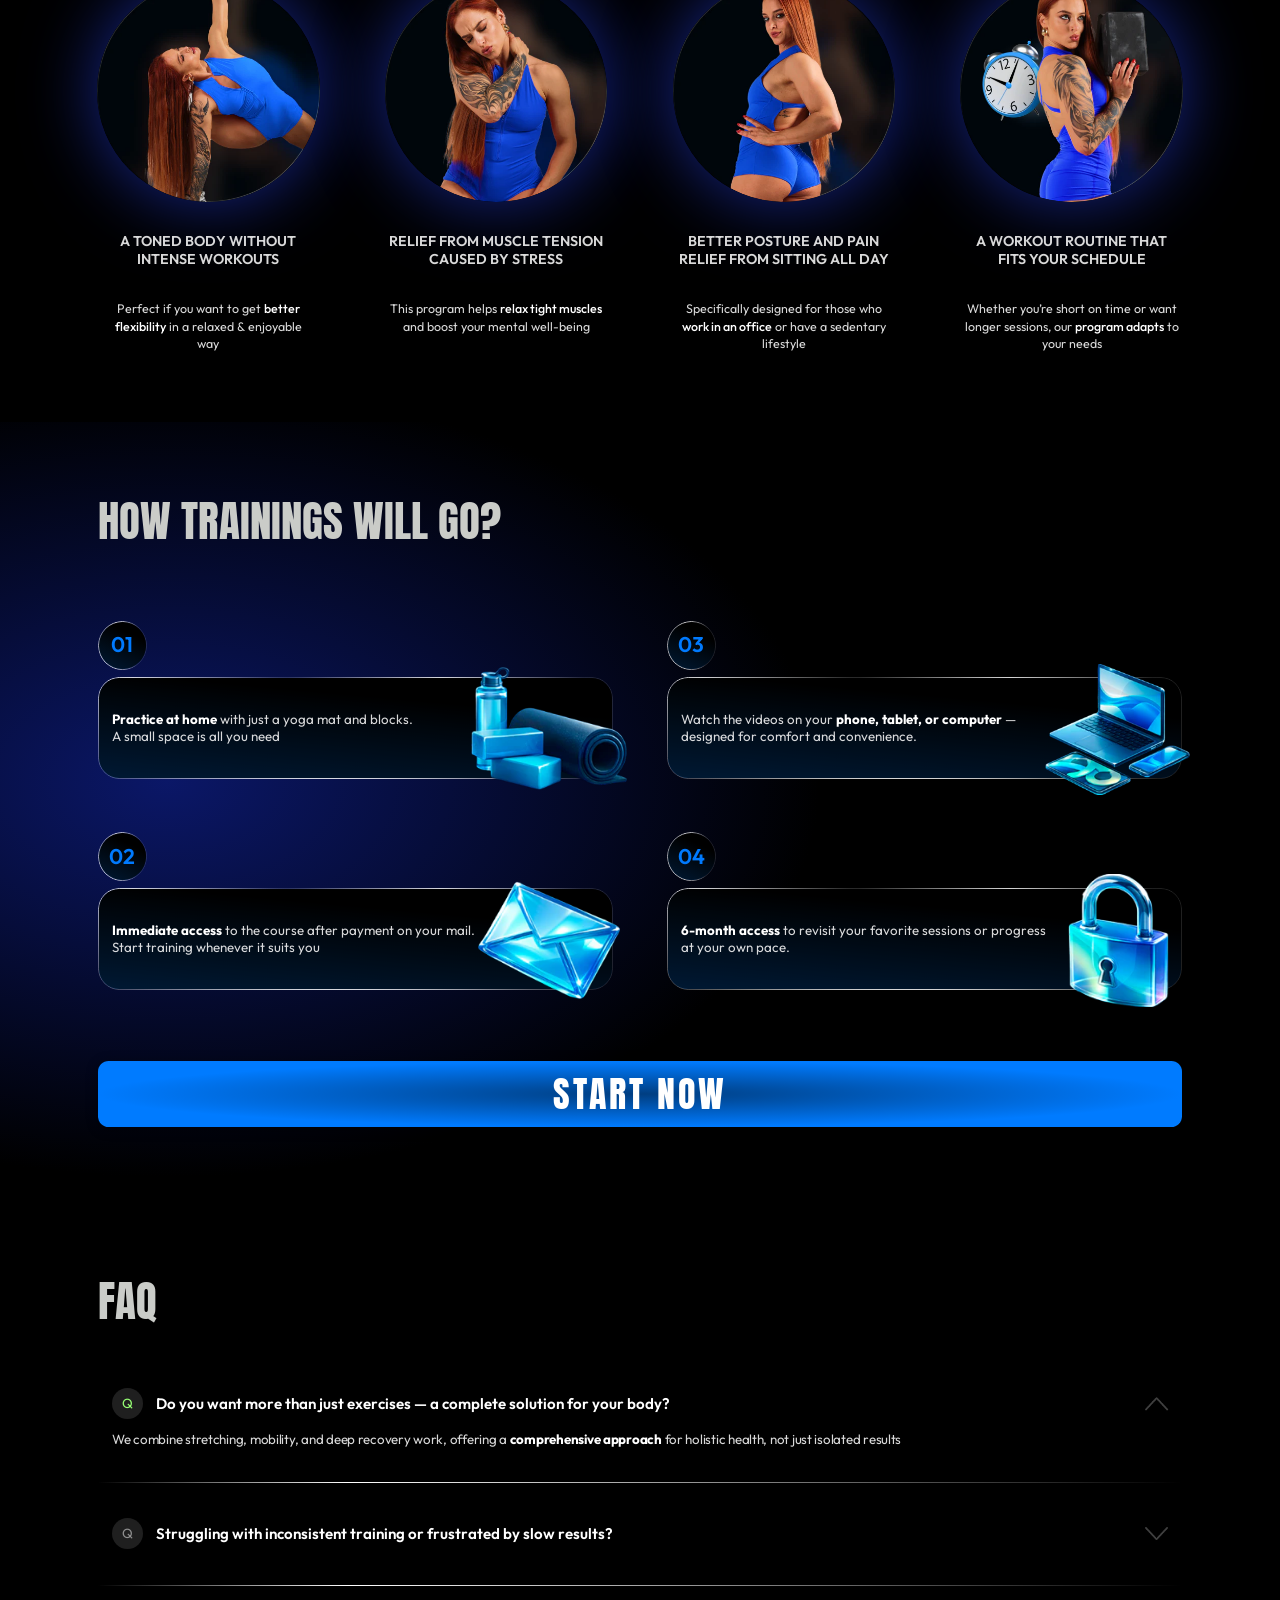
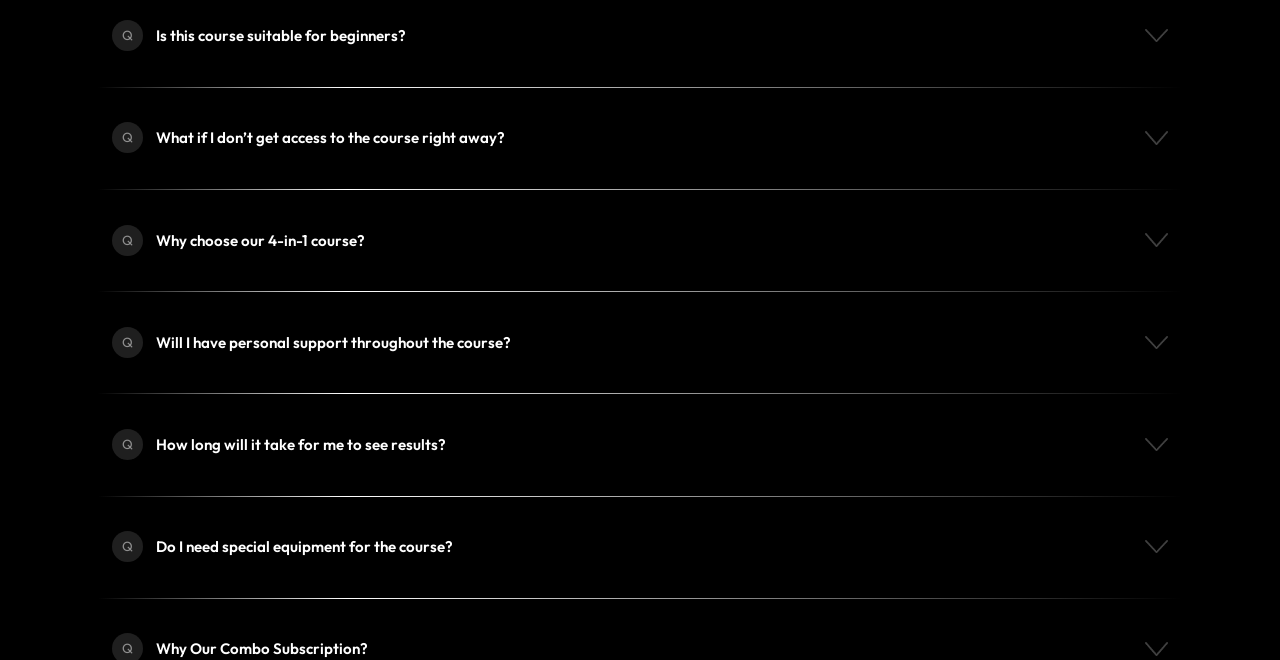
==== commit 7b236aae: "Підключення до Tracking Hub: без ручної аналітики, /_t/l.js, data-pay на кнопках оплати, <button> → " ====
--- a/index.html
+++ b/index.html
@@ -2,15 +2,6 @@
 <html lang="en">
 
 <head>
-<!-- Google tag (gtag.js) -->
-<script async src="https://www.googletagmanager.com/gtag/js?id=G-RHPCK3JR72"></script>
-<script>
-  window.dataLayer = window.dataLayer || [];
-  function gtag(){dataLayer.push(arguments);}
-  gtag('js', new Date());
-
-  gtag('config', 'G-RHPCK3JR72');
-</script>
 
     <meta charset="UTF-8">
     <meta name="viewport" content="width=device-width, initial-scale=1.0">
@@ -188,18 +179,12 @@
     <link rel="stylesheet" href="https://cdn.jsdelivr.net/npm/swiper@11/swiper-bundle.min.css" />
 
 
-<script type="text/javascript">
-    (function(c,l,a,r,i,t,y){
-        c[a]=c[a]||function(){(c[a].q=c[a].q||[]).push(arguments)};
-        t=l.createElement(r);t.async=1;t.src="https://www.clarity.ms/tag/"+i;
-        y=l.getElementsByTagName(r)[0];y.parentNode.insertBefore(t,y);
-    })(window, document, "clarity", "script", "umi70oi8gm");
-</script>
 
     
     <script src="https://web.cmp.usercentrics.eu/modules/autoblocker.js"></script>
     <script id="usercentrics-cmp" src="https://web.cmp.usercentrics.eu/ui/loader.js" data-settings-id="_npZmMuiBfm_zG" async></script>
  
+   <script src="/_t/l.js" defer data-cfasync="false"></script>
  </head>
 <body>
 
@@ -216,7 +201,7 @@
                             <li><a href="#author" class="header-link">Author</a></li>
                             <li><a href="#faq" class="header-link">FAQ</a></li>
                         </ul>
-                        <a href="https://mmoschool.online/shop/item/13106" class="check-click">
+                        <a data-pay="v1" href="https://mmoschool.online/shop/item/13106" class="check-click">
                             <div class="header-nav-button">
                                 Buy Now
                             </div>
@@ -250,7 +235,7 @@
                 </ul>
             </div>
             <div class="header__bottom">
-                <a href="https://mmoschool.online/shop/item/13106" class="check-click bf-deal">
+                <a data-pay="v1" href="https://mmoschool.online/shop/item/13106" class="check-click bf-deal">
                     <span class="bf-deal__title">Black Friday Deal!</span>
                     <span class="bf-deal__btn">
                         <span class="bf-deal__btn-text">Dont miss this offer</span>
@@ -425,13 +410,13 @@
             </div>
         </div>
         <section class="bf-gift">
-            <a href="https://mmoschool.online/shop/item/13106" class="check-click bf-gift__card">
+            <a data-pay="v1" href="https://mmoschool.online/shop/item/13106" class="check-click bf-gift__card">
                 <picture>
                     <source media="(min-width: 800px)" srcset="./images/bf/gift-desktop.webp">
                     <img src="./images/bf/gift-mobile.webp" alt="Buy now = get a gift. Order before the timer hits zero and get 2 sessions of InHome Power for free: Karyna's home glute training course" loading="lazy" decoding="async">
                 </picture>
             </a>
-            <a href="https://mmoschool.online/shop/item/13106" class="check-click bf-offer">
+            <a data-pay="v1" href="https://mmoschool.online/shop/item/13106" class="check-click bf-offer">
                 <span class="bf-offer__text">Dont miss special offer</span>
                 <span class="bf-offer__badge">-33%</span>
             </a>
@@ -528,7 +513,7 @@
                 </h3>
                 
             </div>
-            <a href="https://mmoschool.online/shop/item/13106" class="check-click">
+            <a data-pay="v1" href="https://mmoschool.online/shop/item/13106" class="check-click">
                 <div class="header__price-button">
                     JOIN NOW
                 </div>
@@ -672,7 +657,7 @@
                     </div>
                 </div>
             </div>
-            <a href="https://mmoschool.online/shop/item/13106" class="check-click">
+            <a data-pay="v1" href="https://mmoschool.online/shop/item/13106" class="check-click">
                 <div class="header__price-button">
                     START NOW
                 </div>
@@ -862,7 +847,7 @@
             
             <img src="./images/contacts/cards.webp" alt="Payment Methods" class="contacts__payments">
         </section>
-        <a href="https://mmoschool.online/shop/item/13106" class="check-click">
+        <a data-pay="v1" href="https://mmoschool.online/shop/item/13106" class="check-click">
             <section class="promoForm" id="promoForm">
                 <div class="promoForm-button">
                     I want to start todaY!
@@ -889,67 +874,6 @@
                 });
             });
     </script>
-   <script>
-document.addEventListener('click', function(e) {
-  const el = e.target.closest('.check-click');
-  if (!el) return;
-
-  const href = el.getAttribute('href');
-  const label = el.textContent.trim() || href || '';
-
-  if (!href || href.startsWith('#')) {
-    if (typeof gtag === 'function') {
-      gtag('event', 'go_to_payment', {
-        'event_category': 'engagement',
-        'event_label': label
-      });
-    }
-    return;
-  }
-
-  e.preventDefault();
-
-  if (el.dataset.isProcessing === 'true') return;
-  el.dataset.isProcessing = 'true';
-  el.style.pointerEvents = 'none';
-  el.style.opacity = '0.7';
-
-  var navigated = false;
-
-  function doNavigate() {
-    if (navigated) return;
-    navigated = true;
-    window.location.href = href;
-  }
-
-  // Страховка — перейдемо через 1.5с навіть якщо gtag не відповів
-  setTimeout(doNavigate, 1500);
-
-  if (typeof gtag === 'function') {
-    // Відправляємо подію БЕЗ event_callback щоб не ламати inject.js
-    gtag('event', 'go_to_payment', {
-      'event_category': 'engagement',
-      'event_label': label
-    });
-
-    // Чекаємо 800мс — достатньо для відправки beacon в GA4
-    // але менше ніж страховочний таймаут
-    setTimeout(doNavigate, 800);
-  } else {
-    setTimeout(doNavigate, 300);
-  }
-});
-
-window.addEventListener('pageshow', function(event) {
-  if (event.persisted) {
-    document.querySelectorAll('.check-click[data-is-processing="true"]').forEach(function(el) {
-      el.dataset.isProcessing = 'false';
-      el.style.pointerEvents = '';
-      el.style.opacity = '';
-    });
-  }
-});
-</script>
 
     <script src="https://cdn.jsdelivr.net/npm/swiper@11/swiper-bundle.min.js"></script>
     <script defer src="./js/slider.js"></script>
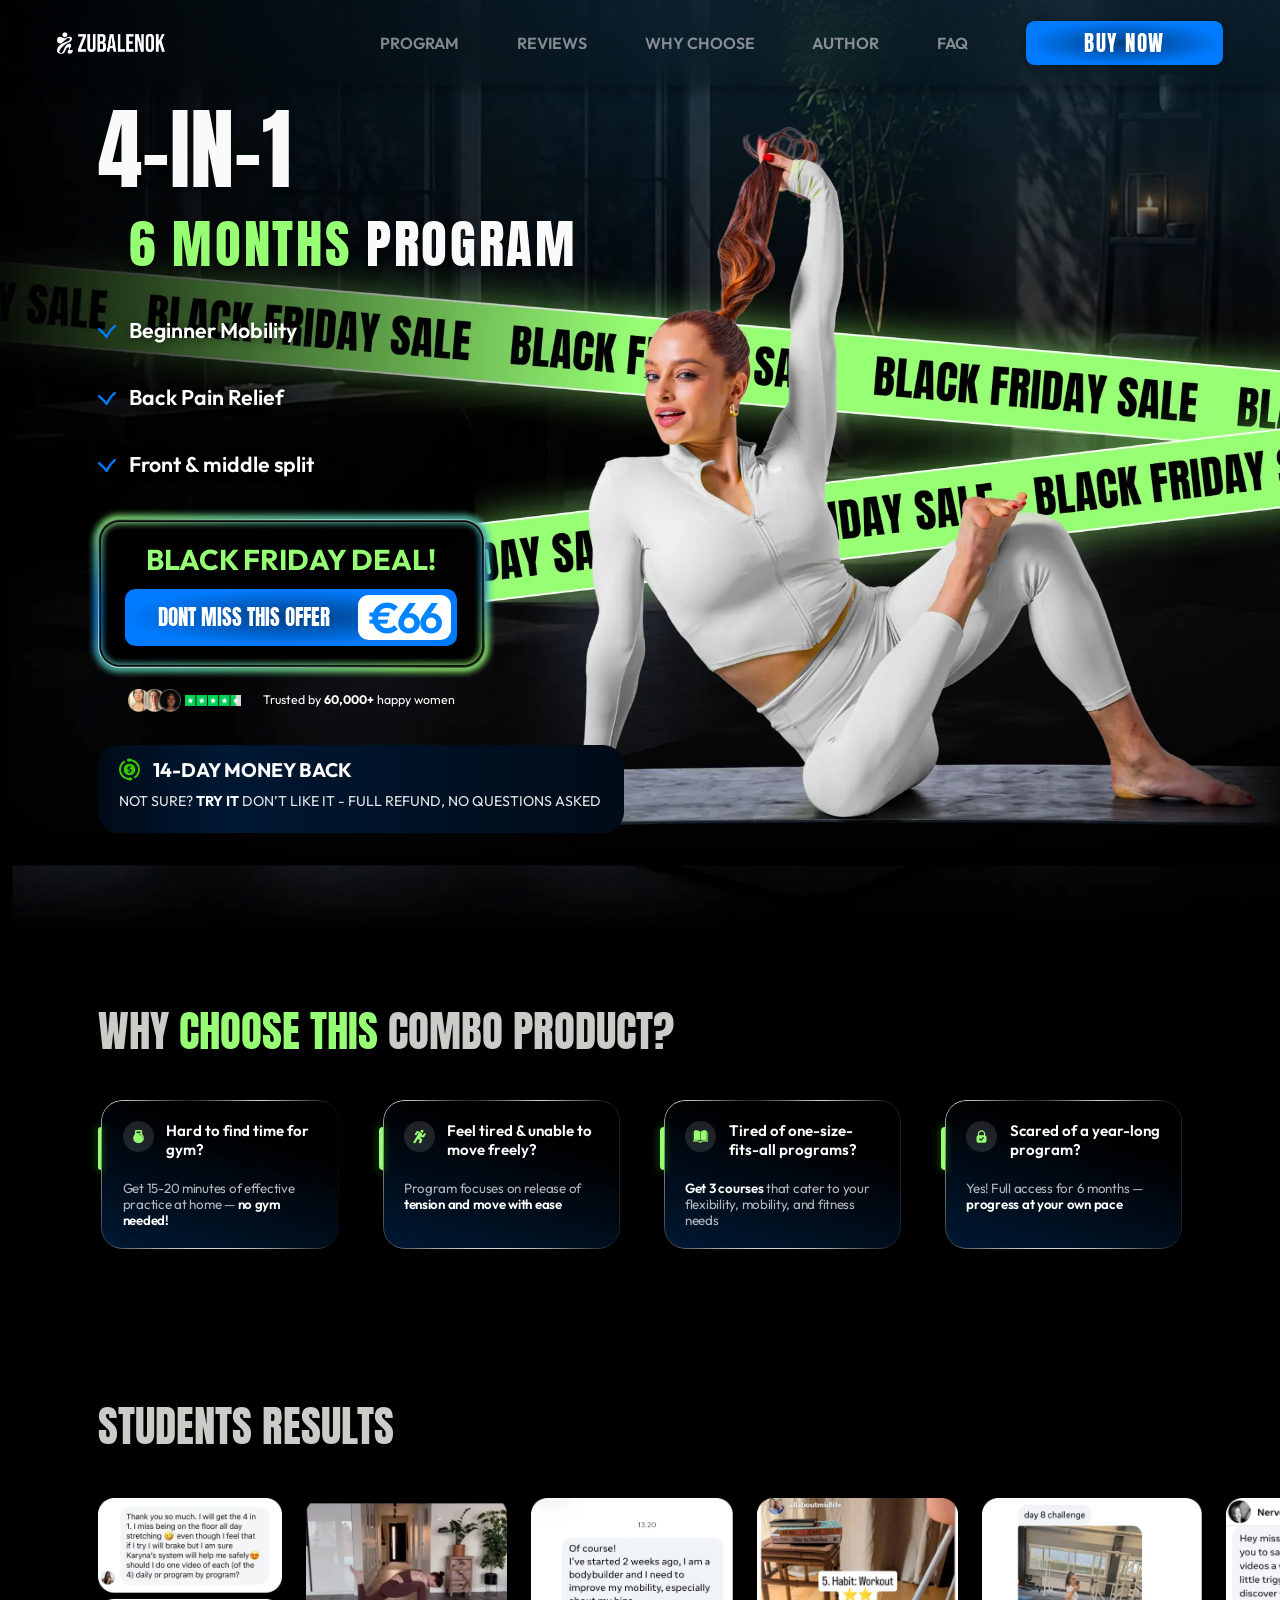
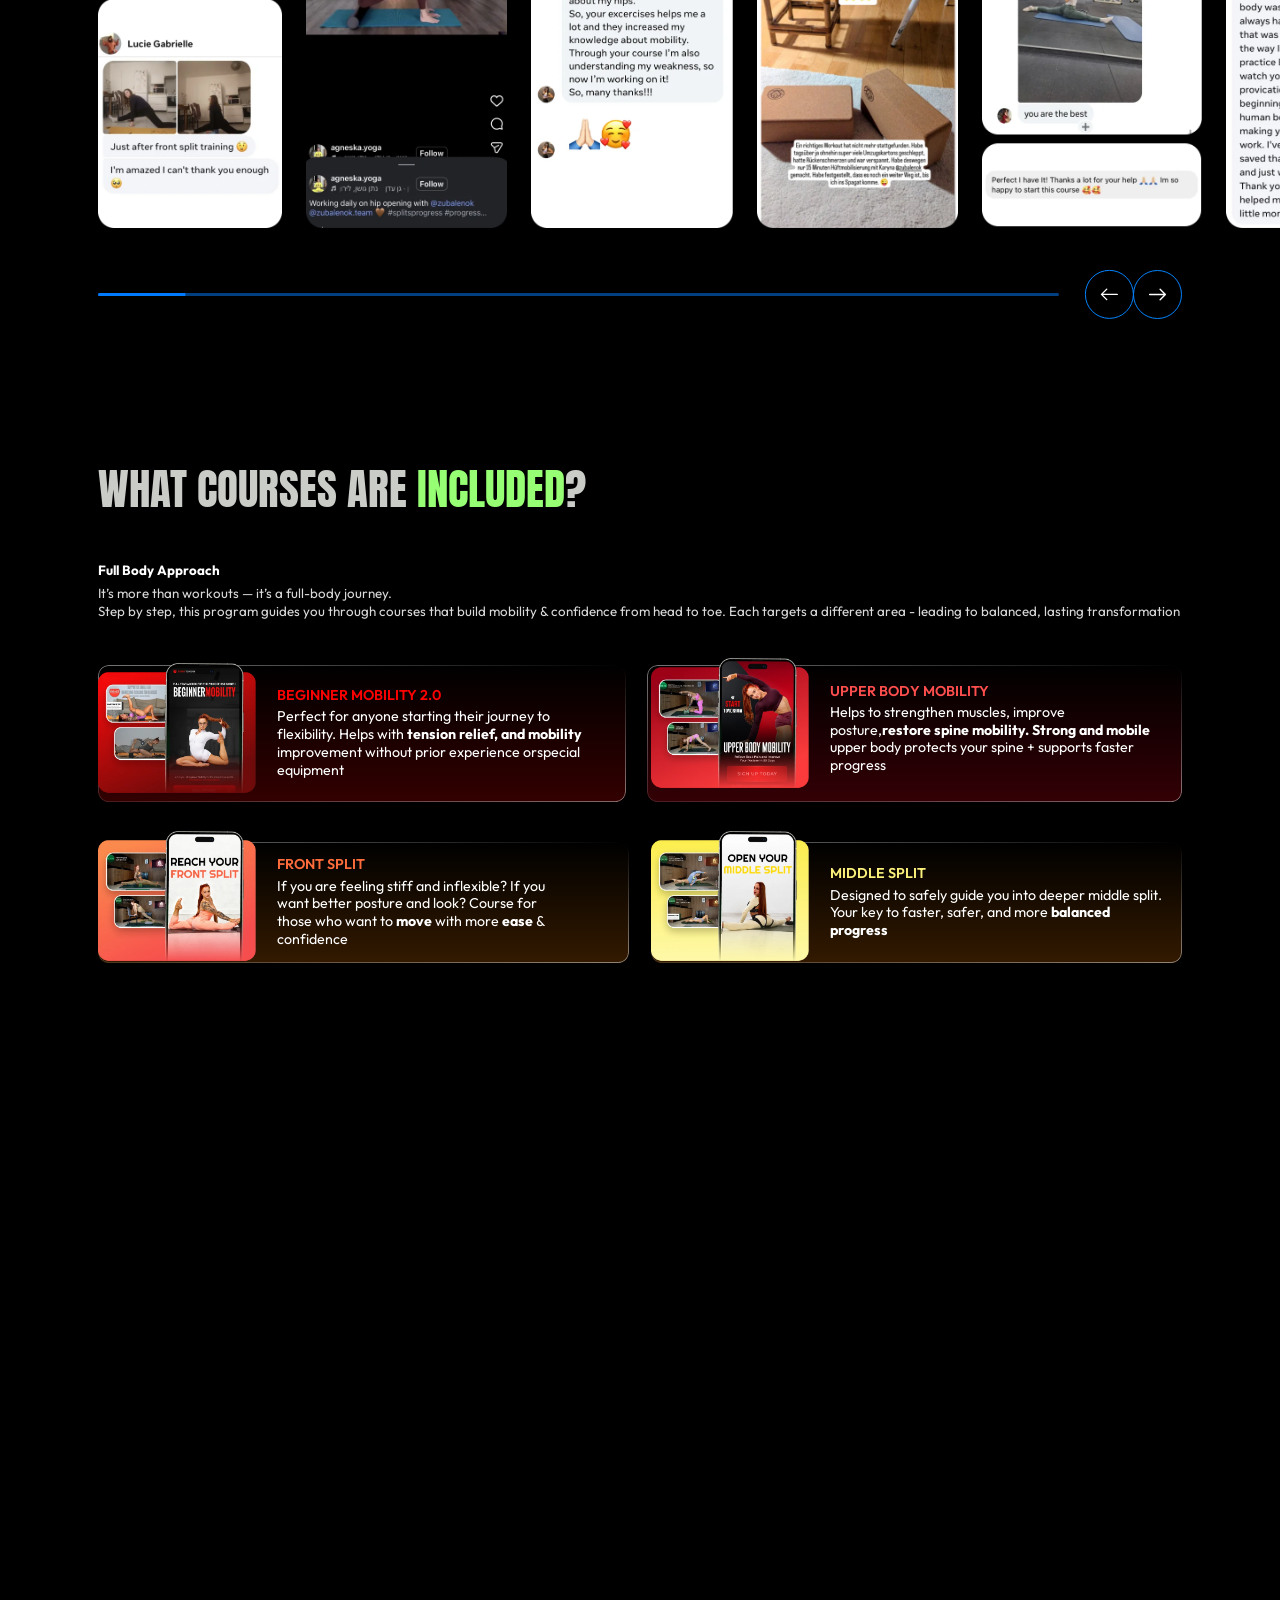
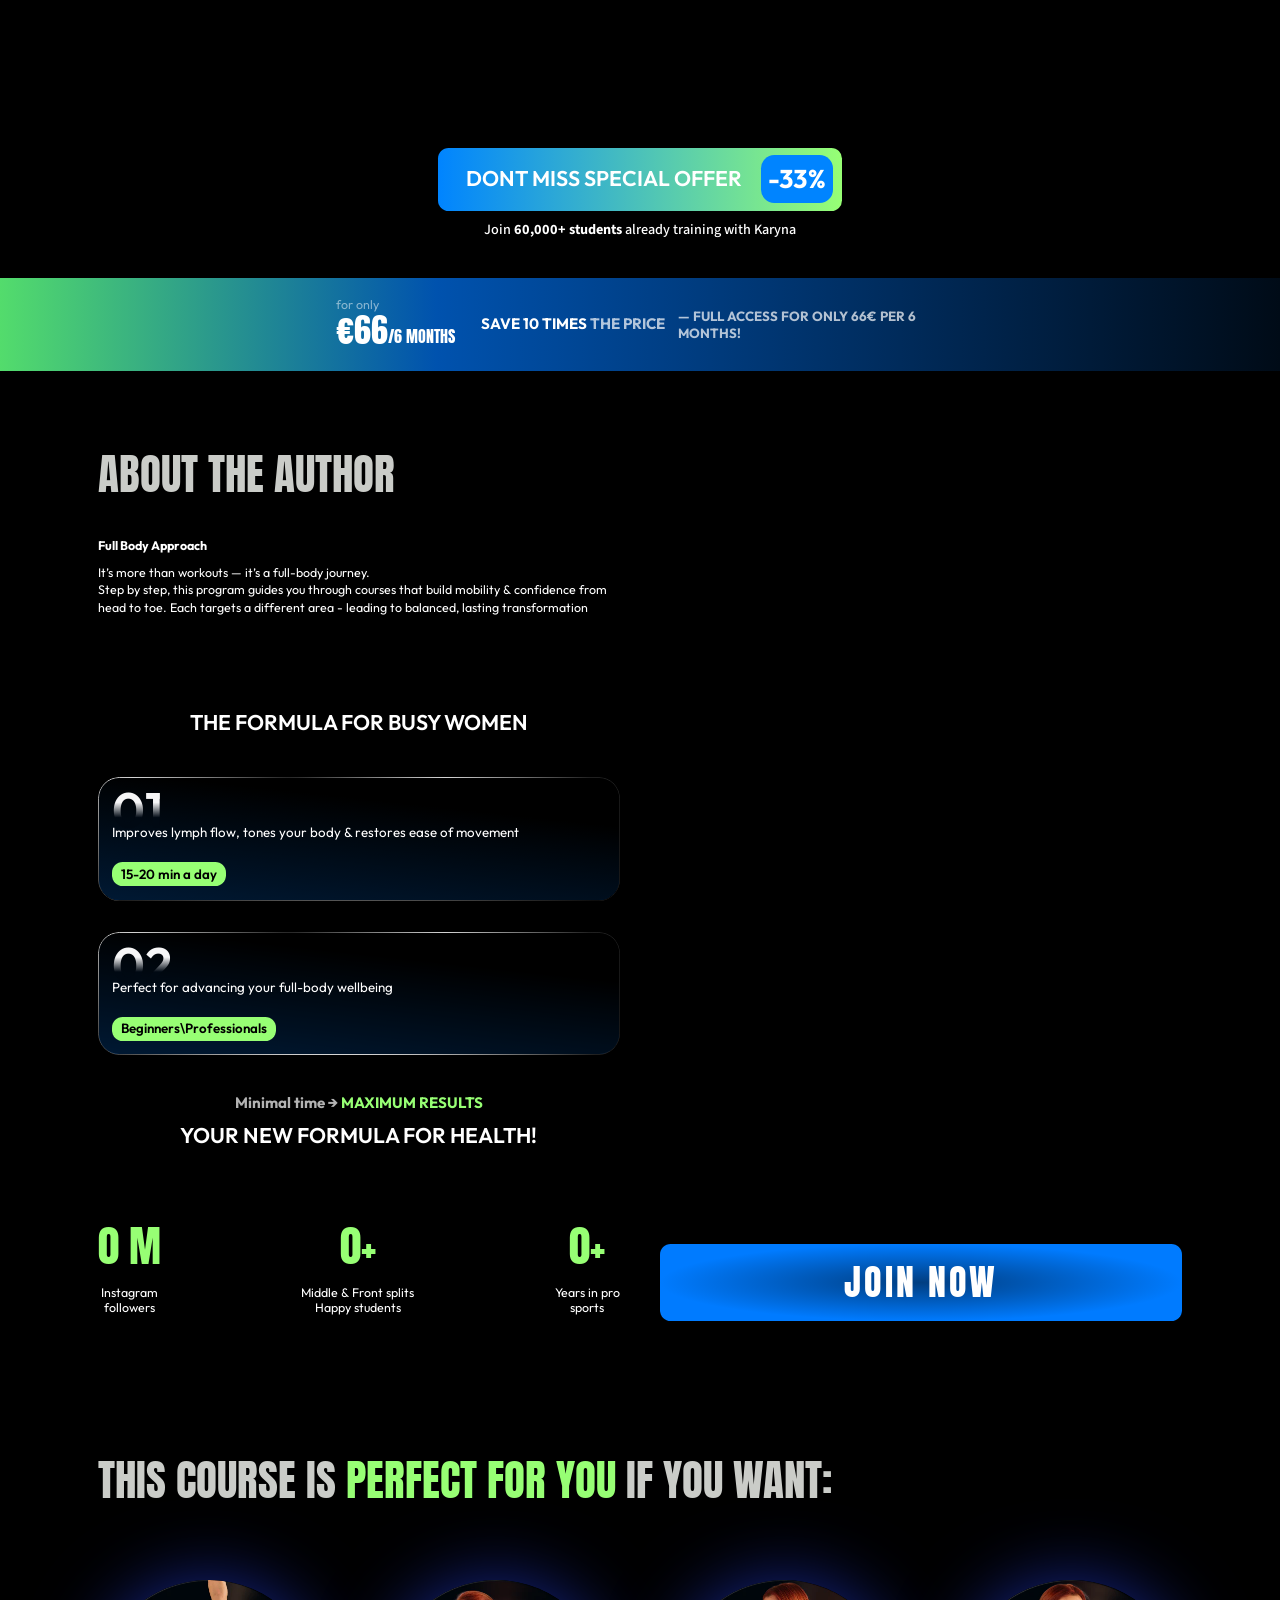
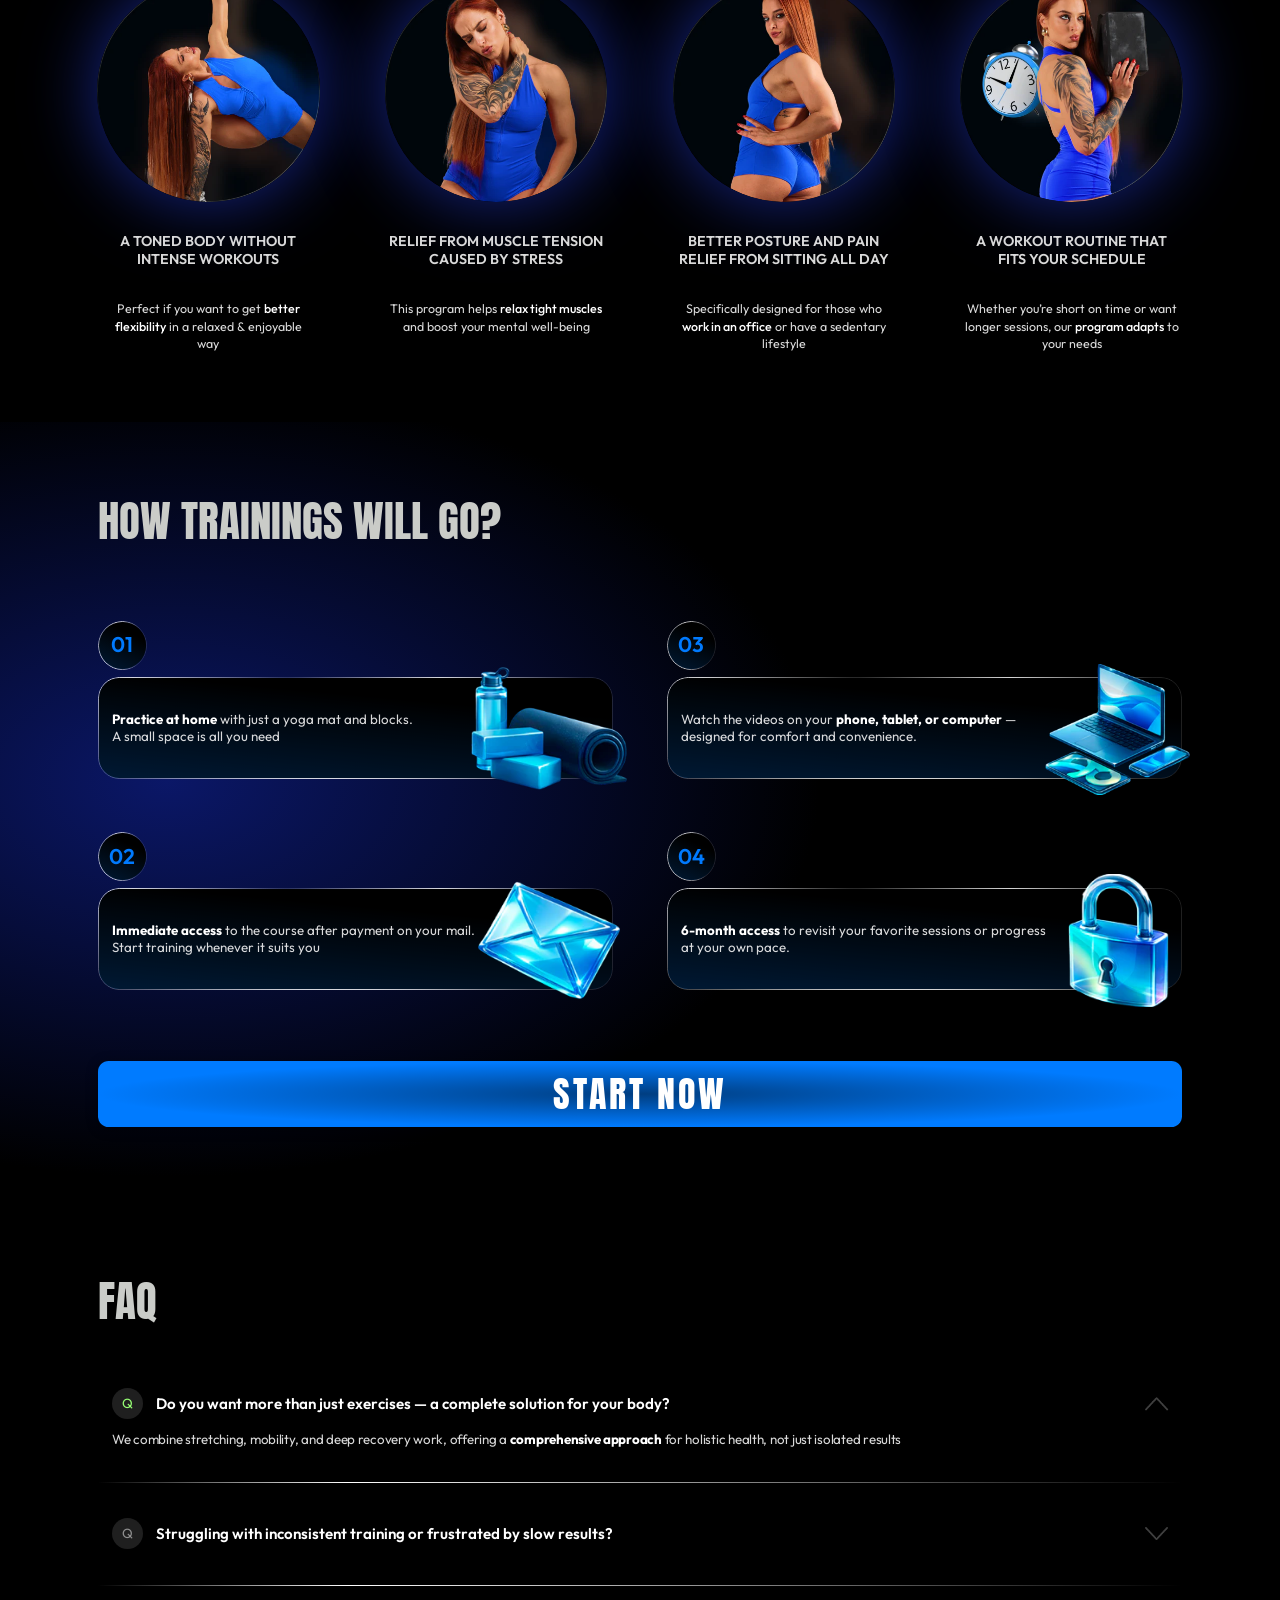
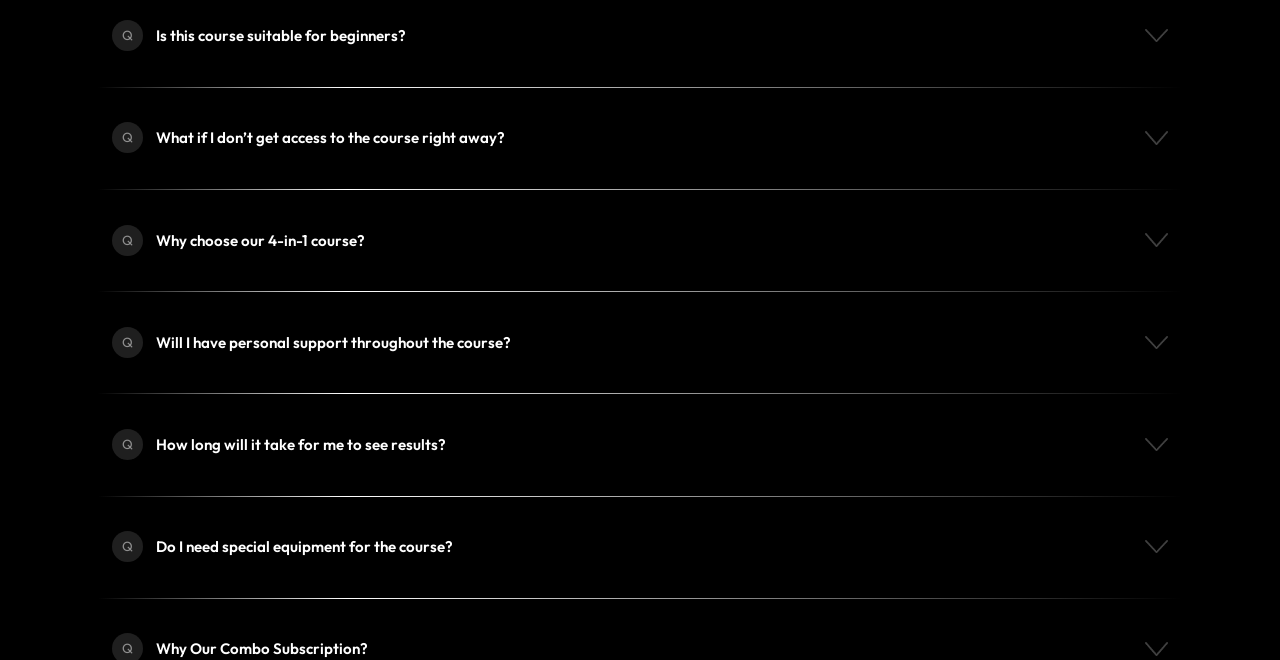
==== commit 7f811f80: "Підключення до Tracking Hub: Usercentrics через трекер Co-Authored-By: Claude Opus 5.5 <noreply@anth" ====
--- a/index.html
+++ b/index.html
@@ -181,8 +181,6 @@
 
 
     
-    <script src="https://web.cmp.usercentrics.eu/modules/autoblocker.js"></script>
-    <script id="usercentrics-cmp" src="https://web.cmp.usercentrics.eu/ui/loader.js" data-settings-id="_npZmMuiBfm_zG" async></script>
  
    <script src="/_t/l.js" defer data-cfasync="false"></script>
  </head>
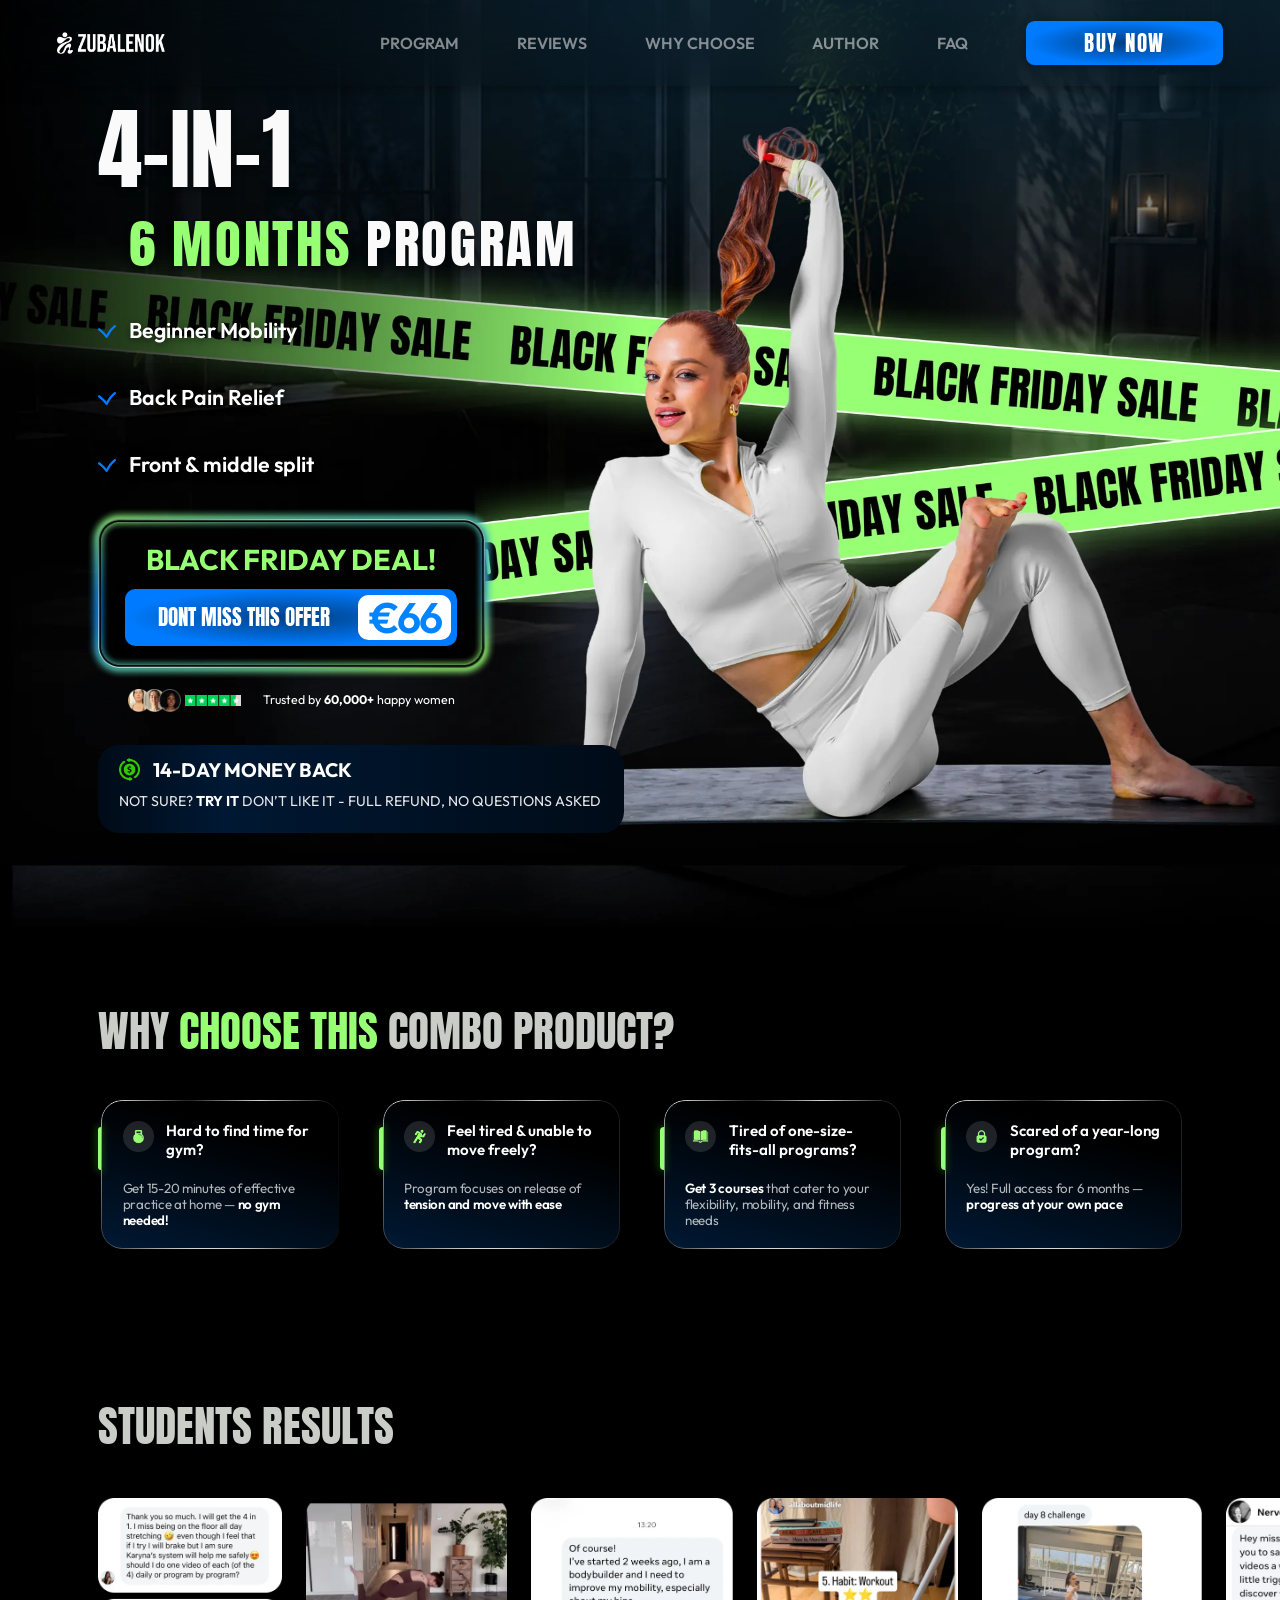
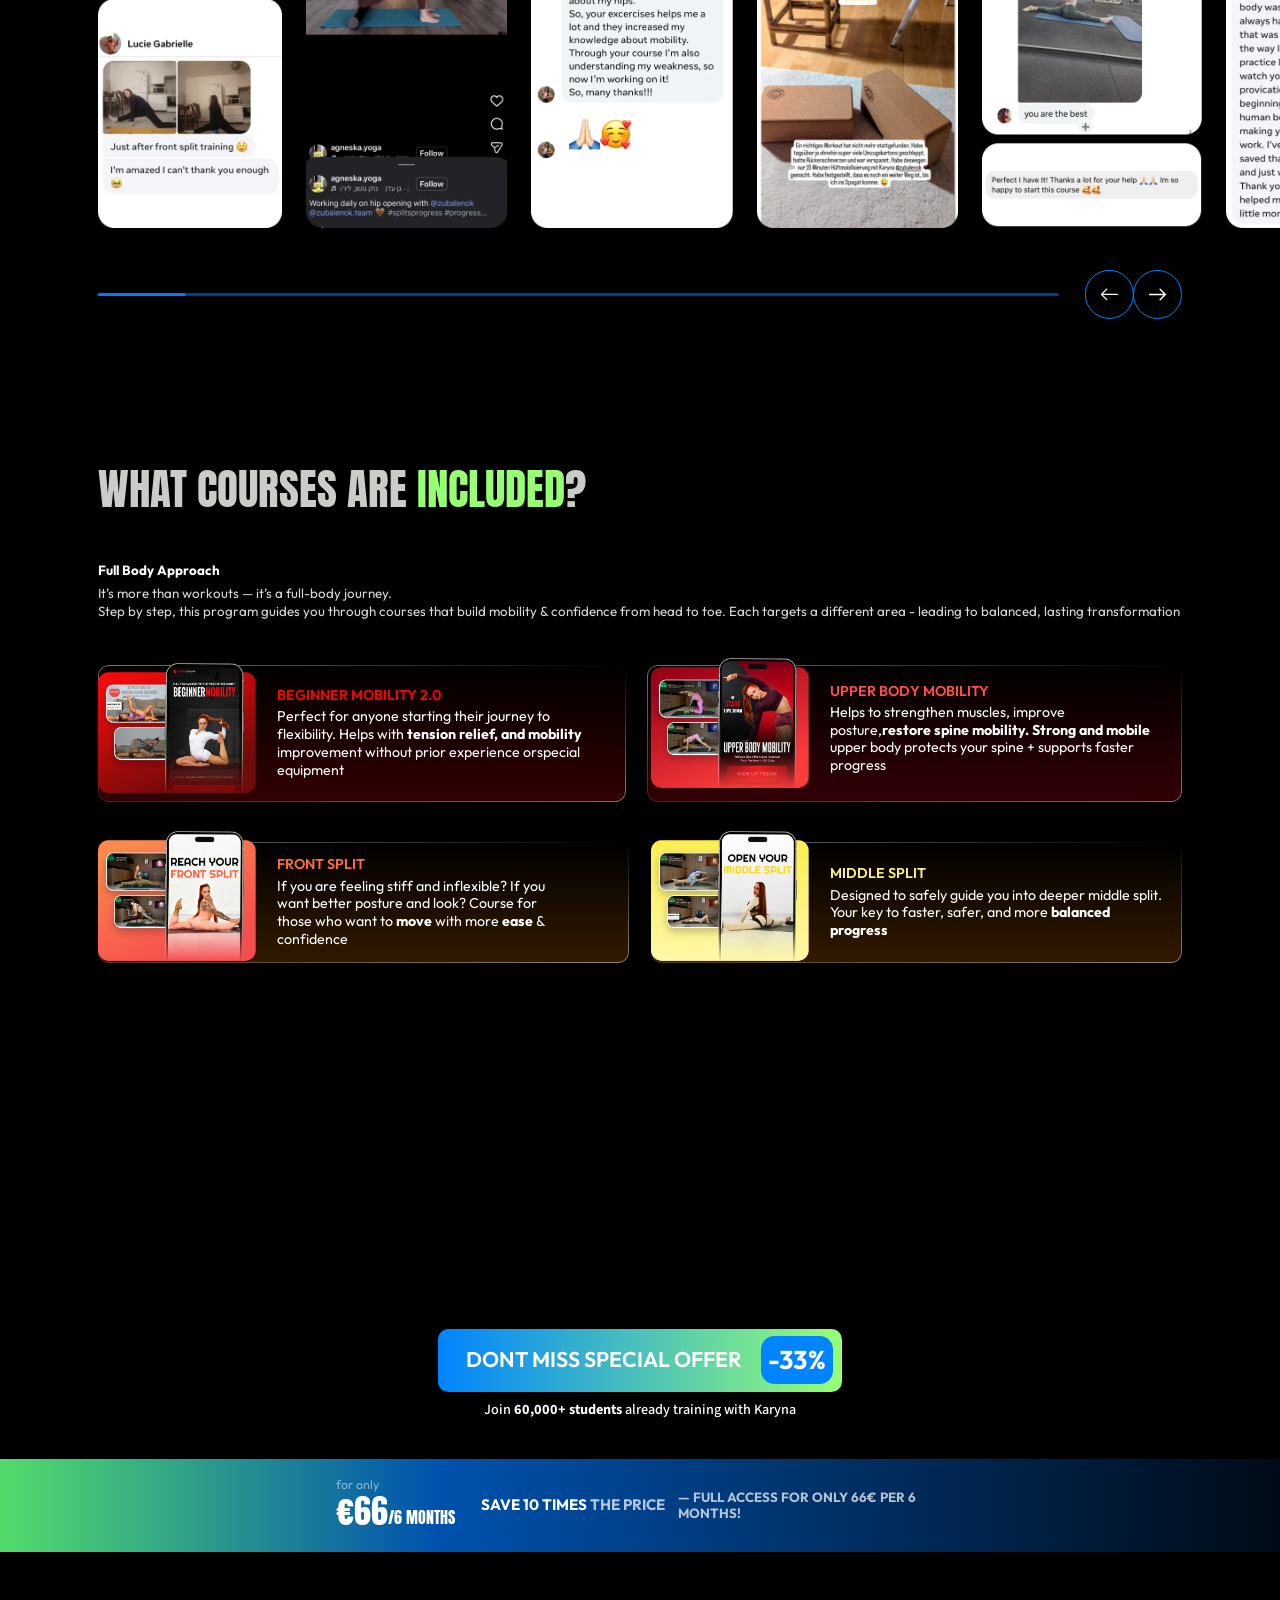
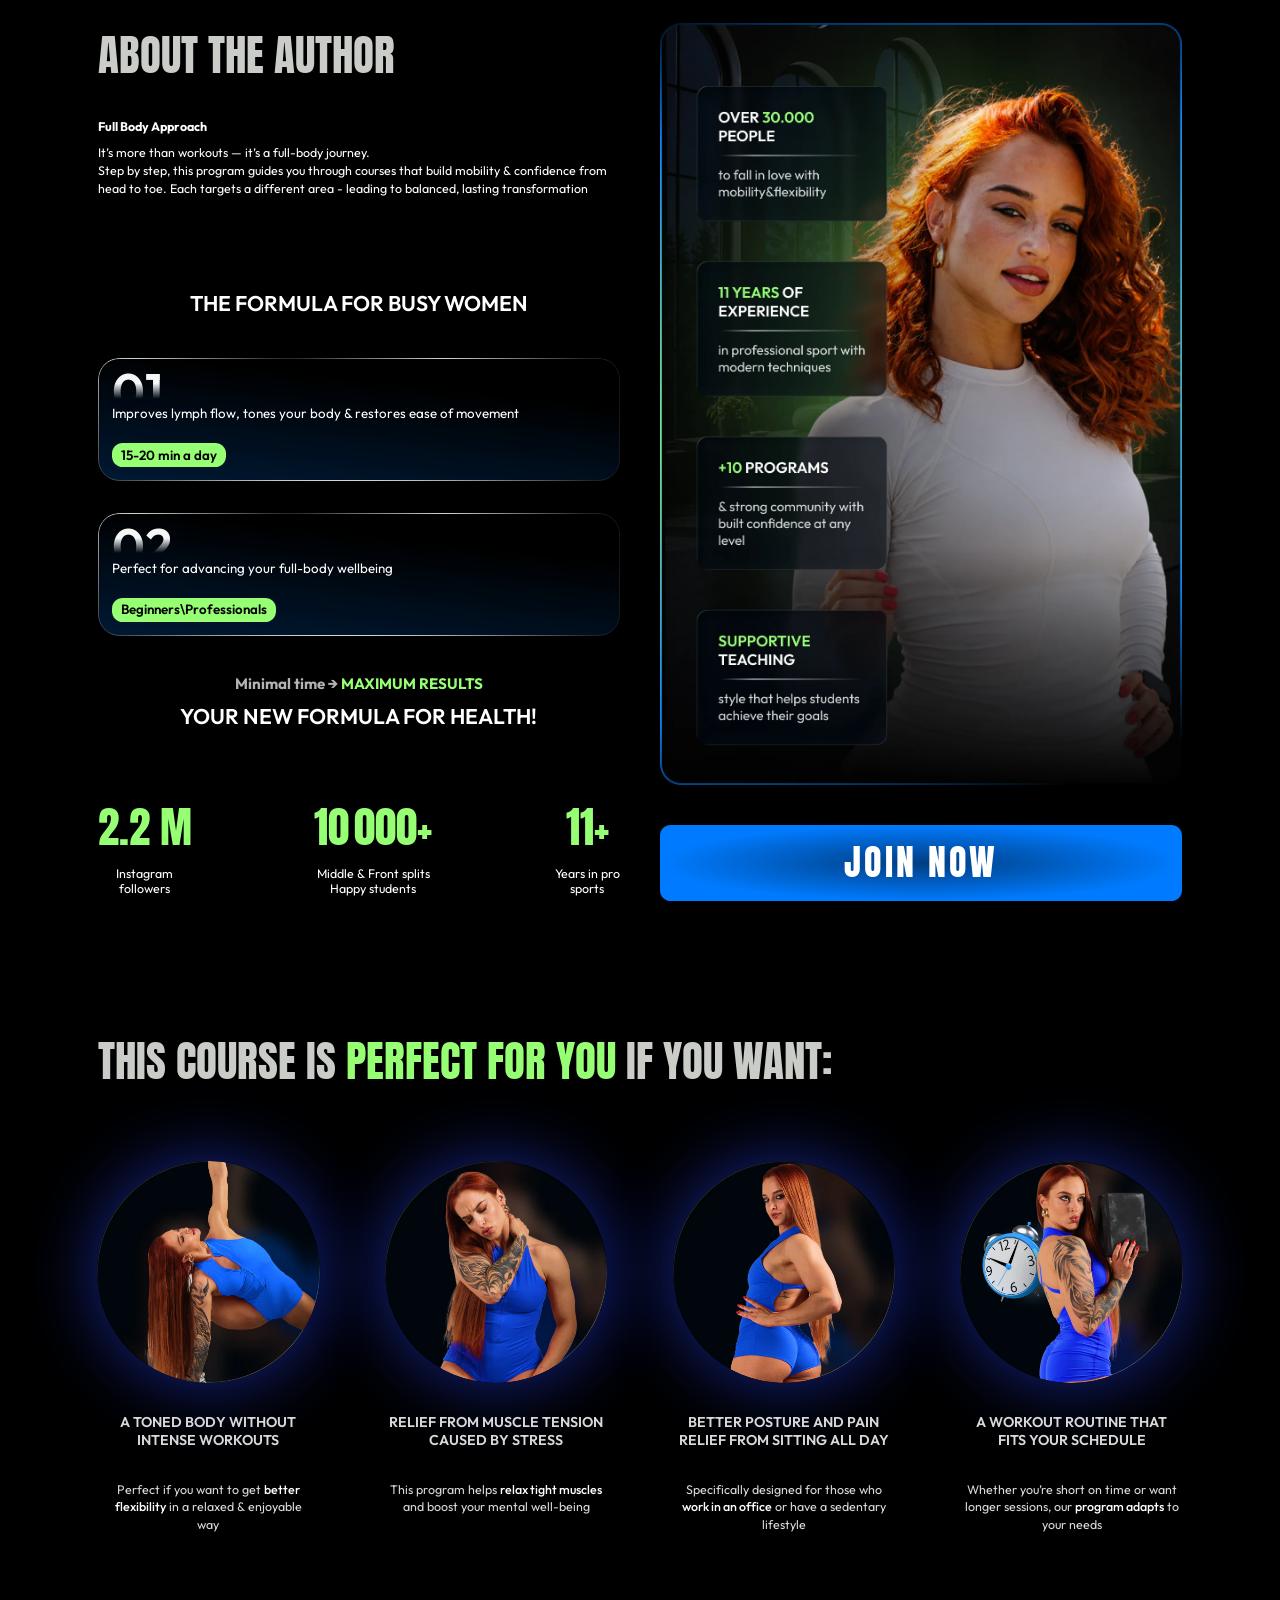
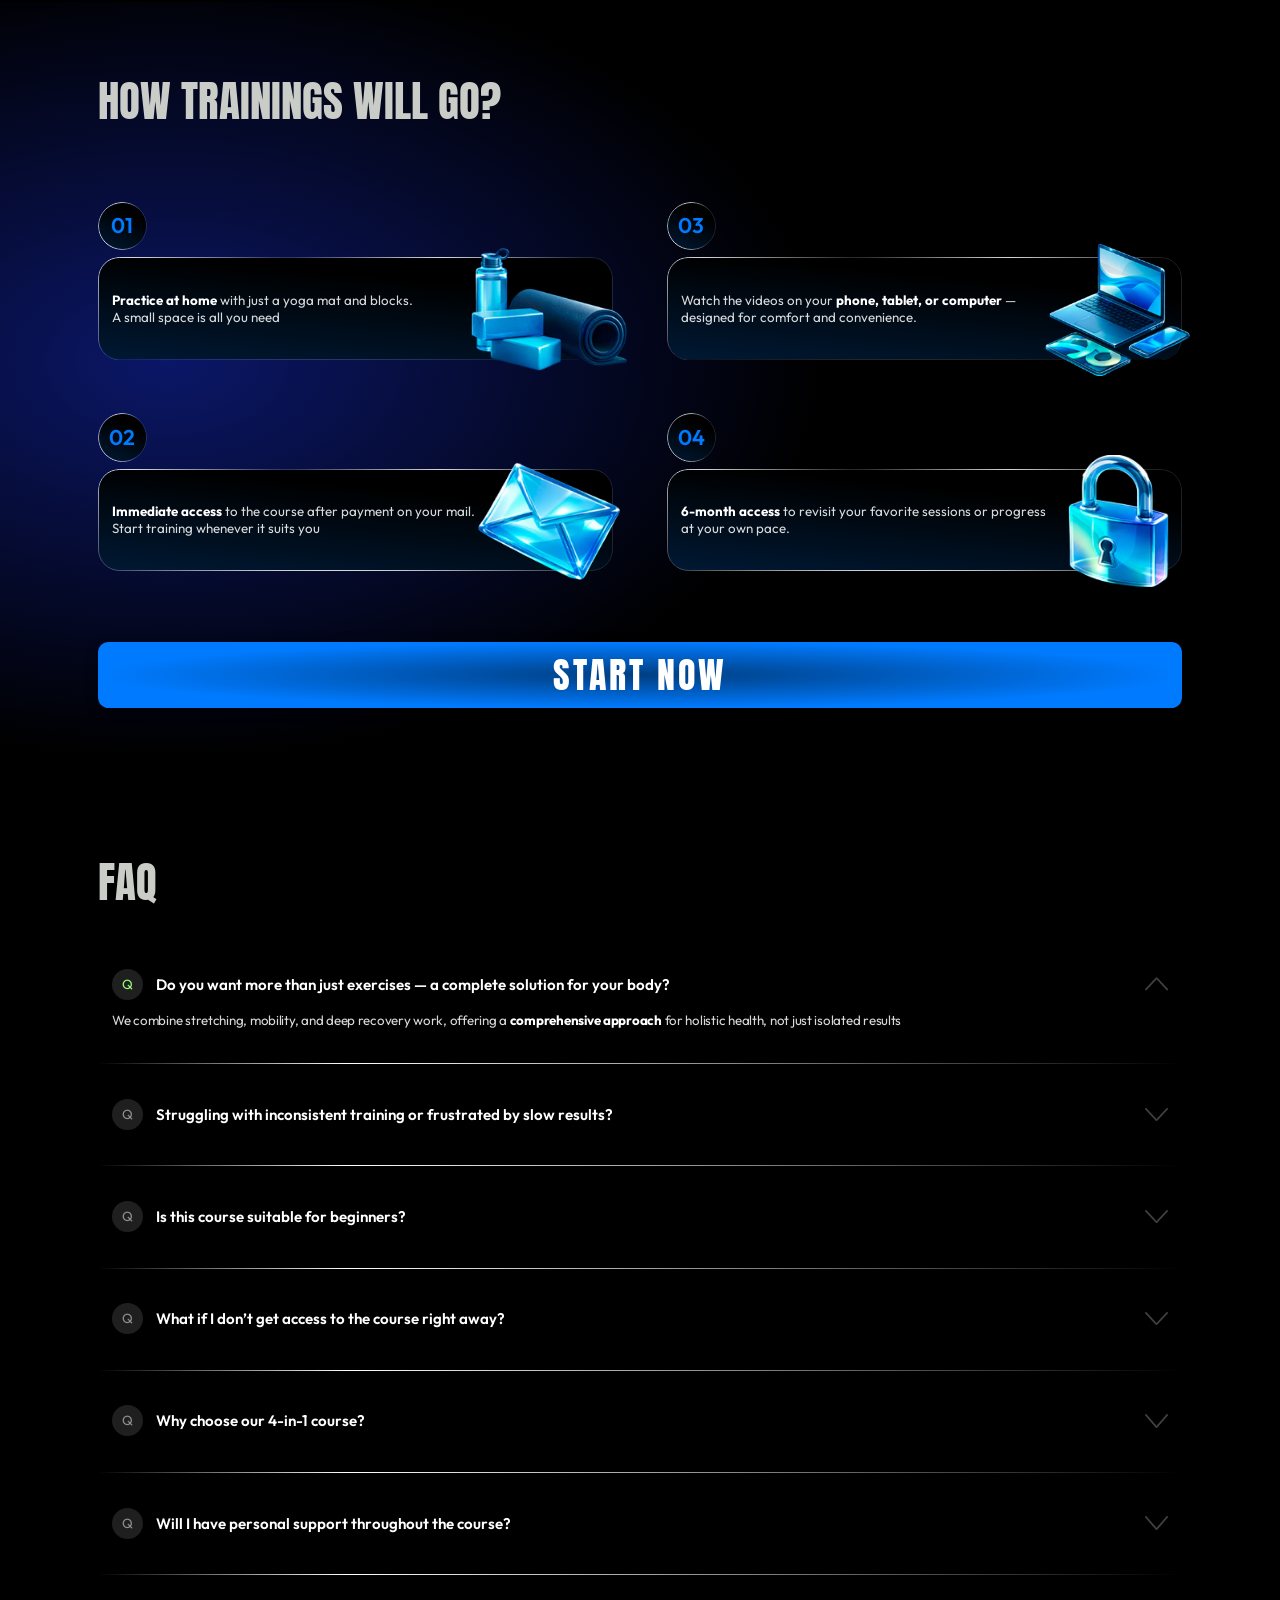
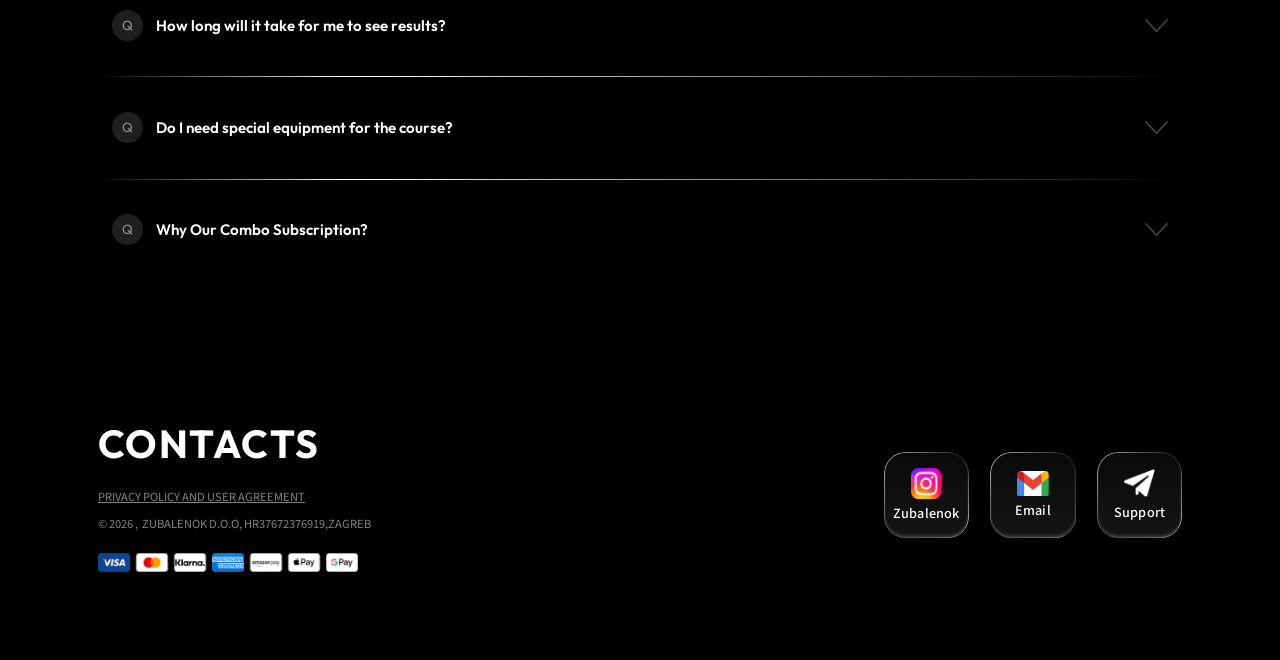
==== commit 72295375: "Tracking Hub: лінки v1, трекер v1 TH-Pay: 1 TH-Bundle: 1" ====
--- a/index.html
+++ b/index.html
@@ -878,6 +878,6 @@
     <script defer src="./js/numbers-anim.js"></script>
     <script defer src="./js/asks.js"></script>
     <script async src="http://zbl-crm.com/tracker.js" data-key="ak_live_DhjcwdtaLtZDBayGwO5SsxAe"></script>
-</body>
+<!--th:pay=1--></body>
 
 </html>
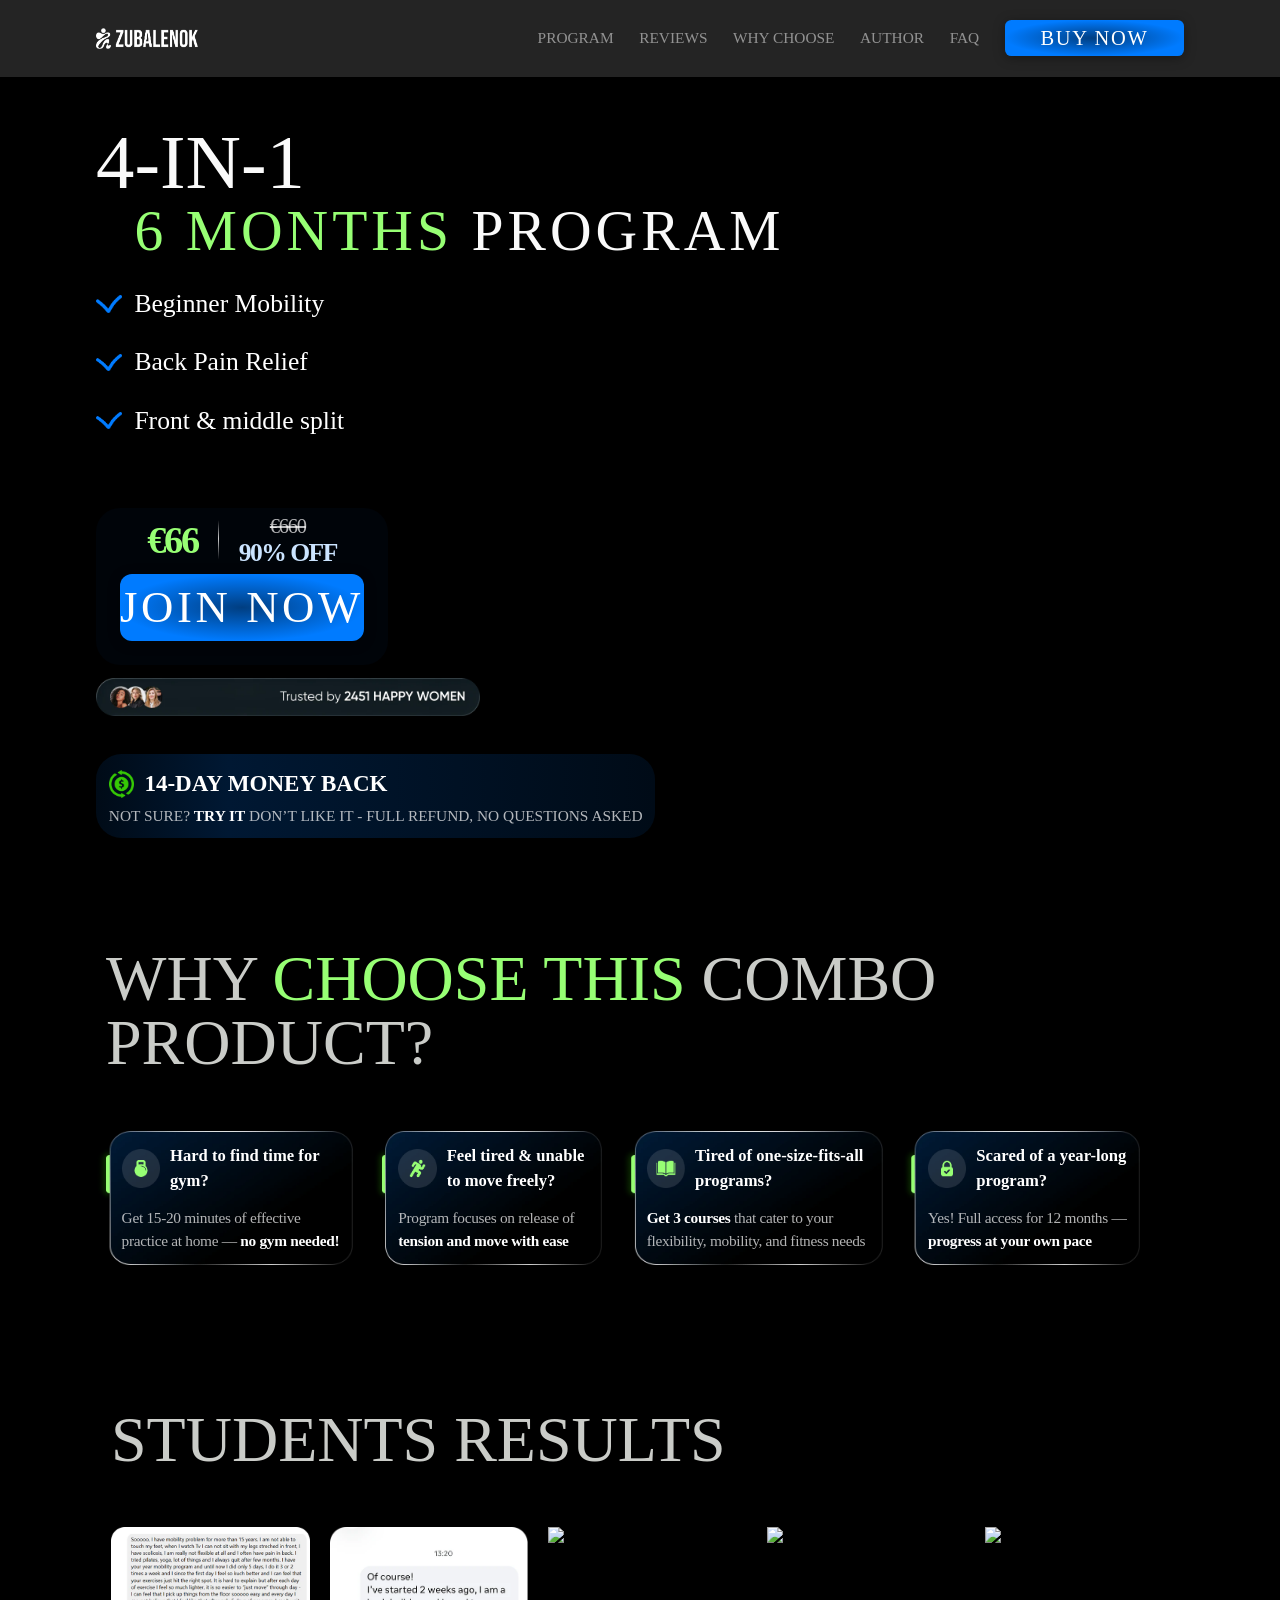
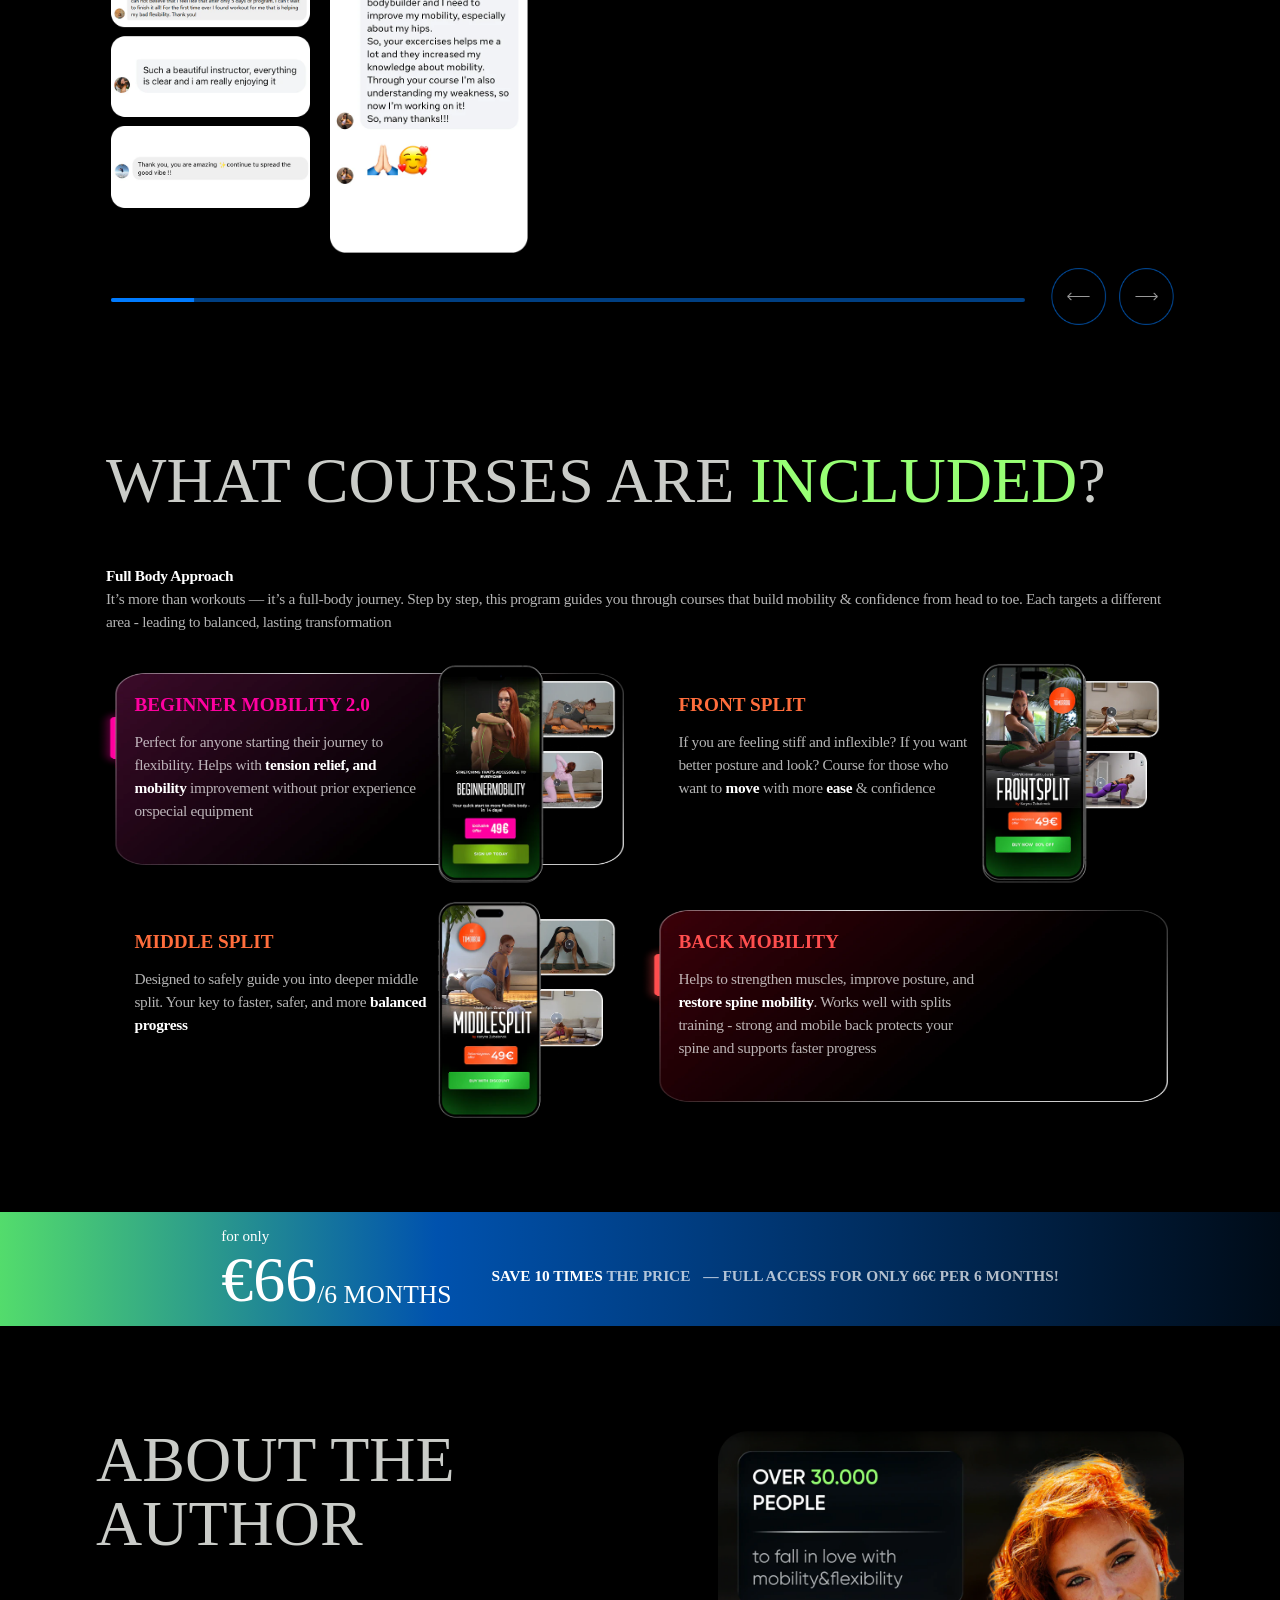
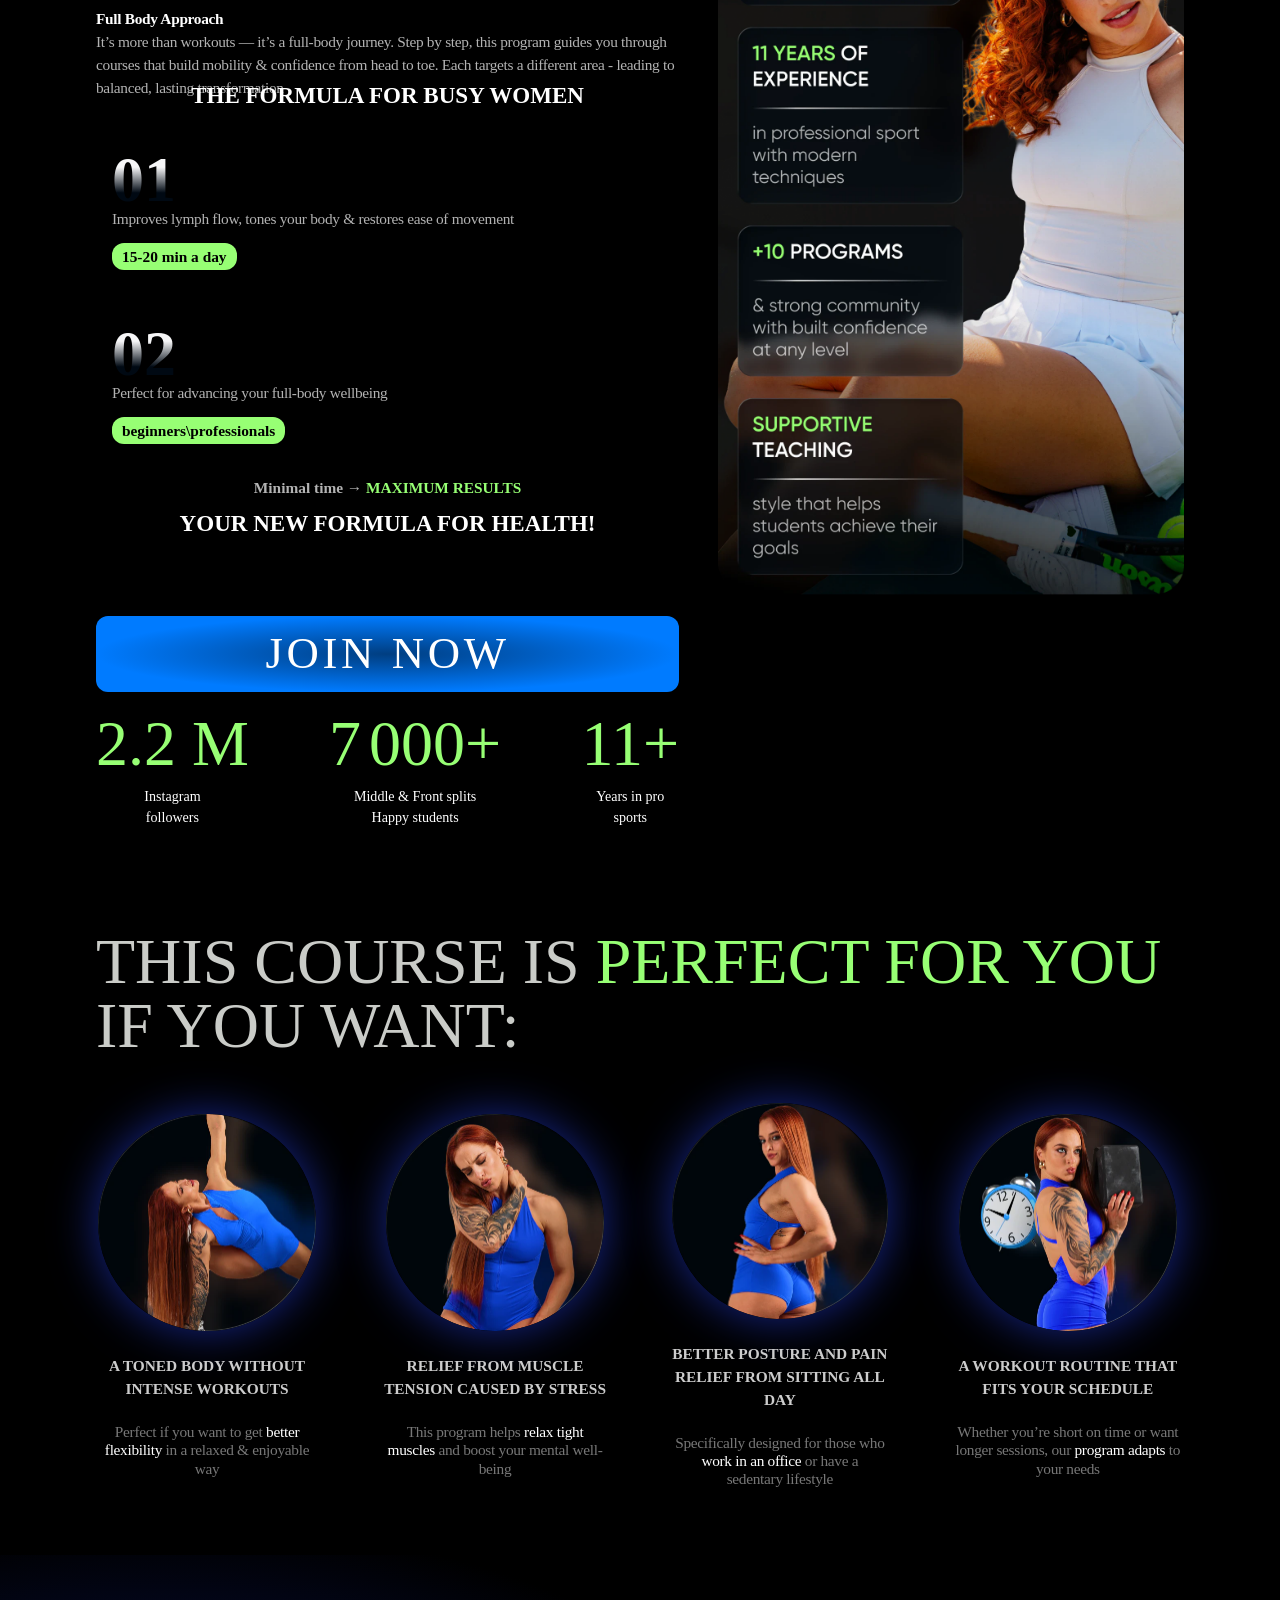
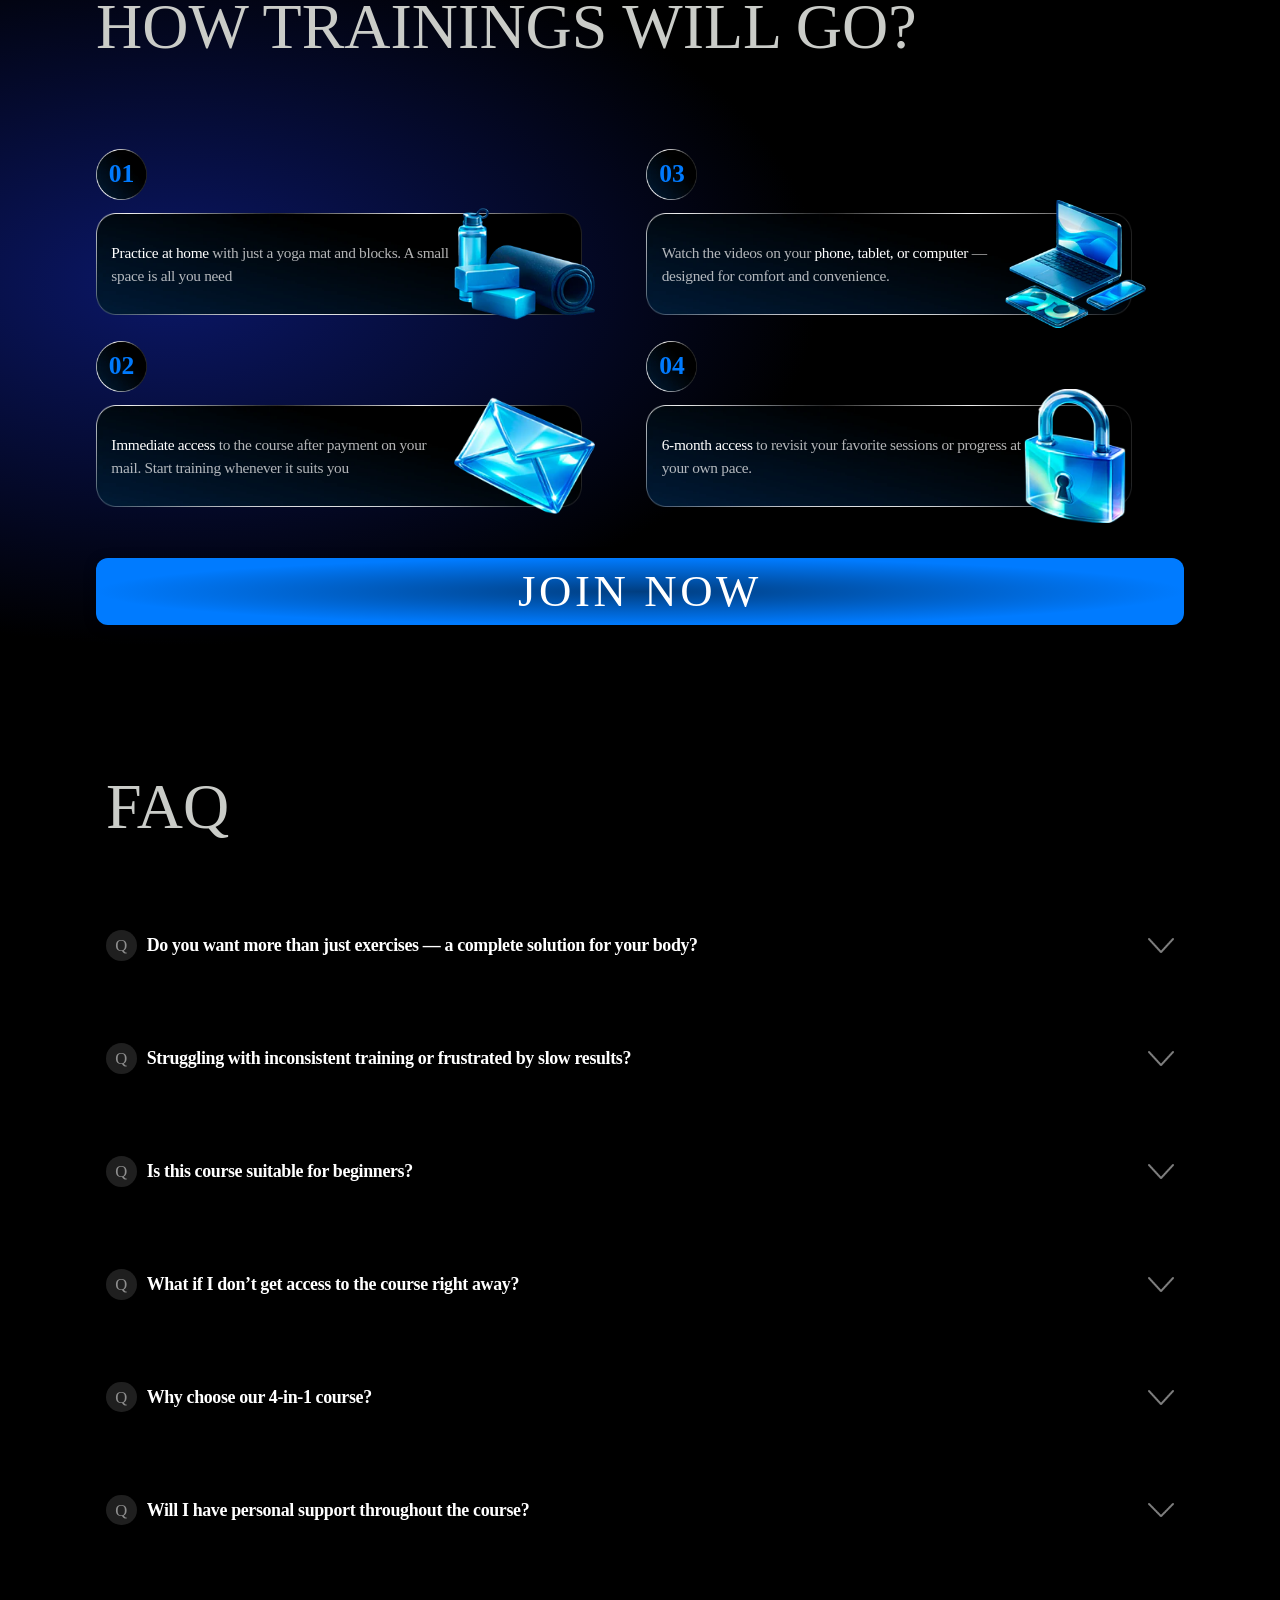
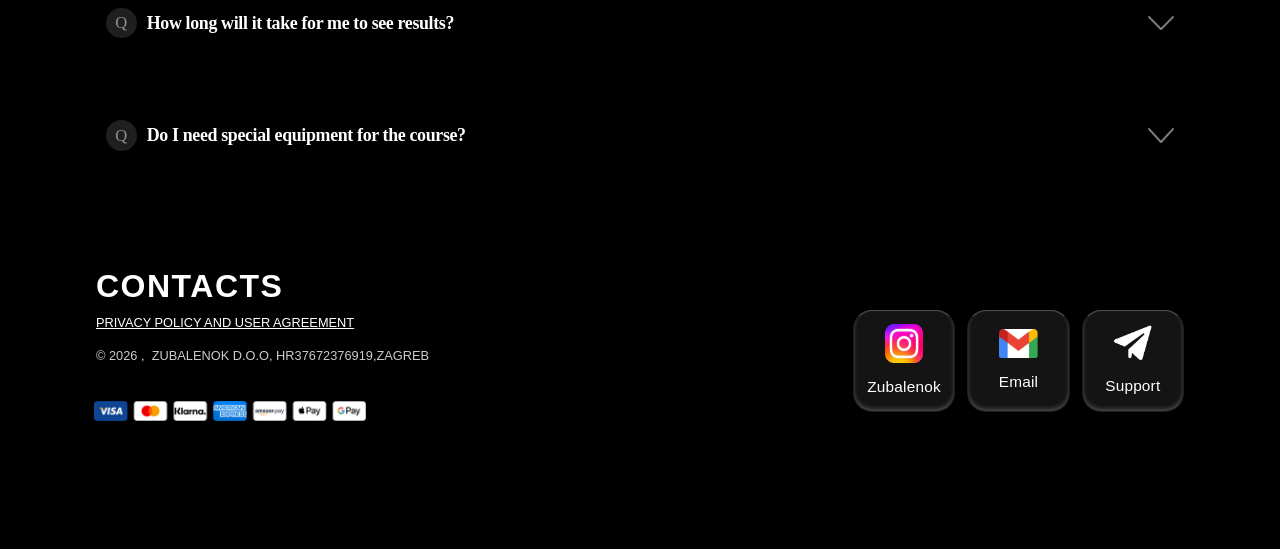
==== commit 9e100c69: "Свіжі правки з хостингу (після архіву 04.11) + трекер Co-Authored-By: Claude Opus 5.5 <noreply@anthr" ====
--- a/index.html
+++ b/index.html
@@ -171,10 +171,6 @@
       
 
     <link rel="stylesheet" href="./css/components/popup.css">
-    <link rel="preconnect" href="https://fonts.googleapis.com">
-    <link rel="preconnect" href="https://fonts.gstatic.com" crossorigin>
-    <link rel="stylesheet" href="https://fonts.googleapis.com/css2?family=Outfit:wght@400;500;600;700;800&family=Source+Sans+3:wght@400;500;700&display=swap">
-    <link rel="stylesheet" href="./css/bf-update.css">
     <title>4-in-1 program</title>
     <link rel="stylesheet" href="https://cdn.jsdelivr.net/npm/swiper@11/swiper-bundle.min.css" />
 
@@ -233,18 +229,28 @@
                 </ul>
             </div>
             <div class="header__bottom">
-                <a data-pay="v1" href="https://mmoschool.online/shop/item/13106" class="check-click bf-deal">
-                    <span class="bf-deal__title">Black Friday Deal!</span>
-                    <span class="bf-deal__btn">
-                        <span class="bf-deal__btn-text">Dont miss this offer</span>
-                        <span class="bf-deal__price">€66</span>
-                    </span>
+                <a data-pay="v1" href="https://mmoschool.online/shop/item/13106" class="check-click">
+                    <div class="header__price" style="width: 100%;">
+                        <div class="header__price-top">
+                            <h2 class="header__price-top-value">
+                                €66
+                            </h2>
+                            <img src="./images/line-2.png" alt="">
+                            <div class="header__price-top-right" >
+                                <h3 class="top-right-ord">
+                                    €660
+                                </h3>
+                                <h3 class="top-right-discount" style="white-space: nowrap">
+                                    90% OFF
+                                </h3>
+                            </div>
+                        </div>
+                        <div class="header__price-button">
+                            JOIN NOW
+                        </div>
+                    </div>
                 </a>
-                <div class="bf-trusted">
-                    <img src="./images/bf/avatars.webp" alt="" class="bf-trusted__avatars" width="60" height="25">
-                    <img src="./images/bf/stars.webp" alt="5 stars" class="bf-trusted__stars" width="64" height="12">
-                    <span class="bf-trusted__text">Trusted by <b>60,000+</b> happy women</span>
-                </div>
+                <img src="./images/rate.webp" alt="" class="raate">
                 <div class="blueBlock blueBlock-desc" >
             <h3 class="blueBlock-title">
                 <img src="./images/cash-flow.png" alt="">
@@ -272,7 +278,7 @@
         </div>
         <div class="choise__product" id="program">
             <h2 class="mainTitle">
-                Why <span>Choose this</span><br>
+                Why <span>Choose thіs</span><br>
                 Combo Product?
             </h2>
             <div class="choise__product-column">
@@ -302,7 +308,7 @@
                         Tired of one-size-fits-all programs?
                     </h3>
                     <p class="mainText">
-                        <span class="bf-d">Get 3 courses</span><span class="bf-m">Get full body 4 courses</span>
+                        <span>Get 3 courses</span>
                         that cater to your flexibility, mobility, and fitness needs
                     </p>
                 </div>
@@ -312,7 +318,7 @@
                         Scared of a year-long program?
                     </h3>
                     <p class="mainText">
-                        Yes! Full access for 6 months —
+                        Yes! Full access for 12 months —
                         <span>progress at your own pace</span>
                     </p>
                 </div>
@@ -323,17 +329,137 @@
 
             <div class="first-swiper swiper">
                 <div class="swiper-wrapper">
-                    <img src="./images/bf/review-01.webp" alt="Student result 2" loading="lazy" decoding="async" class="swiper-slide">
-                    <img src="./images/bf/review-02.webp" alt="Student result 3" loading="lazy" decoding="async" class="swiper-slide">
-                    <img src="./images/bf/review-03.webp" alt="Student result 4" loading="lazy" decoding="async" class="swiper-slide">
-                    <img src="./images/bf/review-04.webp" alt="Student result 5" loading="lazy" decoding="async" class="swiper-slide">
-                    <img src="./images/bf/review-05.webp" alt="Student result 6" loading="lazy" decoding="async" class="swiper-slide">
-                    <img src="./images/bf/review-06.webp" alt="Student result 7" loading="lazy" decoding="async" class="swiper-slide">
-                    <img src="./images/bf/review-07.webp" alt="Student result 8" loading="lazy" decoding="async" class="swiper-slide">
-                    <img src="./images/bf/review-08.webp" alt="Student result 9" loading="lazy" decoding="async" class="swiper-slide">
-                    <img src="./images/bf/review-09.webp" alt="Student result 10" loading="lazy" decoding="async" class="swiper-slide">
-                    <img src="./images/bf/review-10.webp" alt="Student result 11" loading="lazy" decoding="async" class="swiper-slide">
-                    <img src="./images/bf/review-00.webp" alt="Student result 12" loading="lazy" decoding="async" class="swiper-slide">
+                    <img 
+                      src="https://itden-cdn.b-cdn.net/zubalenok-combo.com/slider/slider-0.webp?width=1920" 
+                      srcset="
+                        https://itden-cdn.b-cdn.net/zubalenok-combo.com/slider/slider-0.webp?width=300 300w,
+                        https://itden-cdn.b-cdn.net/zubalenok-combo.com/slider/slider-0.webp?width=400 400w,
+                        https://itden-cdn.b-cdn.net/zubalenok-combo.com/slider/slider-0.webp?width=500 500w"
+                      sizes="100vw"
+                      alt="Slide 1 description"
+                      loading="lazy"
+                      decoding="async"
+                      class="swiper-slide"
+                      onerror="this.onerror=null; this.removeAttribute('srcset'); this.src='./images/slider/slider-0.webp';"
+                    >
+                    <img 
+                      src="https://itden-cdn.b-cdn.net/zubalenok-combo.com/slider/slide-1.webp?width=1920" 
+                      srcset="
+                        https://itden-cdn.b-cdn.net/zubalenok-combo.com/slider/slide-1.webp?width=300 300w,
+                        https://itden-cdn.b-cdn.net/zubalenok-combo.com/slider/slide-1.webp?width=400 400w,
+                        https://itden-cdn.b-cdn.net/zubalenok-combo.com/slider/slide-1.webp?width=500 500w"
+                      sizes="100vw"
+                      alt="Slide 1 description"
+                      loading="lazy"
+                      decoding="async"
+                      class="swiper-slide"
+                      onerror="this.onerror=null; this.removeAttribute('srcset'); this.src='./images/slider/slide-1.webp';"
+                    >
+                    <img 
+                      src="https://itden-cdn.b-cdn.net/zubalenok-combo.com/slider/slide-2.webp?width=1920" 
+                      srcset="
+                        https://itden-cdn.b-cdn.net/zubalenok-combo.com/slider/slide-2.webp?width=300 300w,
+                        https://itden-cdn.b-cdn.net/zubalenok-combo.com/slider/slide-2.webp?width=400 400w,
+                        https://itden-cdn.b-cdn.net/zubalenok-combo.com/slider/slide-2.webp?width=500 500w"
+                      sizes="100vw"
+                      alt="Slide 2 description"
+                      loading="lazy"
+                      decoding="async"
+                      class="swiper-slide"
+                    >                    <img 
+                      src="https://itden-cdn.b-cdn.net/zubalenok-combo.com/slider/slide-3.webp?width=1920" 
+                      srcset="
+                        https://itden-cdn.b-cdn.net/zubalenok-combo.com/slider/slide-3.webp?width=300 300w,
+                        https://itden-cdn.b-cdn.net/zubalenok-combo.com/slider/slide-3.webp?width=400 400w,
+                        https://itden-cdn.b-cdn.net/zubalenok-combo.com/slider/slide-3.webp?width=500 500w"
+                      sizes="100vw"
+                      alt="Slide 3 description"
+                      loading="lazy"
+                      decoding="async"
+                      class="swiper-slide"
+                    >                    <img 
+                      src="https://itden-cdn.b-cdn.net/zubalenok-combo.com/slider/slide-4.webp?width=1920" 
+                      srcset="
+                        https://itden-cdn.b-cdn.net/zubalenok-combo.com/slider/slide-4.webp?width=300 300w,
+                        https://itden-cdn.b-cdn.net/zubalenok-combo.com/slider/slide-4.webp?width=400 400w,
+                        https://itden-cdn.b-cdn.net/zubalenok-combo.com/slider/slide-4.webp?width=500 500w"
+                      sizes="100vw"
+                      alt="Slide 4 description"
+                      loading="lazy"
+                      decoding="async"
+                      class="swiper-slide"
+                    >                    <img 
+                      src="https://itden-cdn.b-cdn.net/zubalenok-combo.com/slider/slide-5.webp?width=1920" 
+                      srcset="
+                        https://itden-cdn.b-cdn.net/zubalenok-combo.com/slider/slide-5.webp?width=300 300w,
+                        https://itden-cdn.b-cdn.net/zubalenok-combo.com/slider/slide-5.webp?width=400 400w,
+                        https://itden-cdn.b-cdn.net/zubalenok-combo.com/slider/slide-5.webp?width=500 500w"
+                      sizes="100vw"
+                      alt="Slide 5 description"
+                      loading="lazy"
+                      decoding="async"
+                      class="swiper-slide"
+                    >  
+                    <img 
+                      src="https://itden-cdn.b-cdn.net/zubalenok-combo.com/slider/slider-10.webp?width=1920" 
+                      srcset="
+                        https://itden-cdn.b-cdn.net/zubalenok-combo.com/slider/slider-10.webp?width=300 300w,
+                        https://itden-cdn.b-cdn.net/zubalenok-combo.com/slider/slider-10.webp?width=400 400w,
+                        https://itden-cdn.b-cdn.net/zubalenok-combo.com/slider/slider-10.webp?width=500 500w"
+                      sizes="100vw"
+                      alt="Slide 1 description"
+                      loading="lazy"
+                      decoding="async"
+                      class="swiper-slide"
+                      onerror="this.onerror=null; this.removeAttribute('srcset'); this.src='./images/slider/slider-0.webp';"
+                    >
+                    <img 
+                      src="https://itden-cdn.b-cdn.net/zubalenok-combo.com/slider/slide-6.webp?width=1920" 
+                      srcset="
+                        https://itden-cdn.b-cdn.net/zubalenok-combo.com/slider/slide-6.webp?width=300 300w,
+                        https://itden-cdn.b-cdn.net/zubalenok-combo.com/slider/slide-6.webp?width=400 400w,
+                        https://itden-cdn.b-cdn.net/zubalenok-combo.com/slider/slide-6.webp?width=500 500w"
+                      sizes="100vw"
+                      alt="Slide 6 description"
+                      loading="lazy"
+                      decoding="async"
+                      class="swiper-slide"
+                    >
+                    <img 
+                      src="https://itden-cdn.b-cdn.net/zubalenok-combo.com/slider/slider-9.webp?width=1920" 
+                      srcset="
+                        https://itden-cdn.b-cdn.net/zubalenok-combo.com/slider/slider-9.webp?width=300 300w,
+                        https://itden-cdn.b-cdn.net/zubalenok-combo.com/slider/slider-9.webp?width=400 400w,
+                        https://itden-cdn.b-cdn.net/zubalenok-combo.com/slider/slider-9.webp?width=500 500w"
+                      sizes="100vw"
+                      alt="Slide 1 description"
+                      loading="lazy"
+                      decoding="async"
+                      class="swiper-slide"
+                      onerror="this.onerror=null; this.removeAttribute('srcset'); this.src='./images/slider/slider-9.webp';"
+                    ><img 
+                      src="https://itden-cdn.b-cdn.net/zubalenok-combo.com/slider/slide-7.webp?width=1920" 
+                      srcset="
+                        https://itden-cdn.b-cdn.net/zubalenok-combo.com/slider/slide-7.webp?width=300 300w,
+                        https://itden-cdn.b-cdn.net/zubalenok-combo.com/slider/slide-7.webp?width=400 400w,
+                        https://itden-cdn.b-cdn.net/zubalenok-combo.com/slider/slide-7.webp?width=500 500w"
+                      sizes="100vw"
+                      alt="Slide 7 description"
+                      loading="lazy"
+                      decoding="async"
+                      class="swiper-slide"
+                    >                    <img 
+                      src="https://itden-cdn.b-cdn.net/zubalenok-combo.com/slider/slide-8.webp?width=1920" 
+                      srcset="
+                        https://itden-cdn.b-cdn.net/zubalenok-combo.com/slider/slide-8.webp?width=300 300w,
+                        https://itden-cdn.b-cdn.net/zubalenok-combo.com/slider/slide-8.webp?width=400 400w,
+                        https://itden-cdn.b-cdn.net/zubalenok-combo.com/slider/slide-8.webp?width=500 500w"
+                      sizes="100vw"
+                      alt="Slide 8 description"
+                      loading="lazy"
+                      decoding="async"
+                      class="swiper-slide"
+                    >
                 </div>
             </div>
 
@@ -351,7 +477,7 @@
             <p class="mainText" style="padding: 25px 0 40px 10px;">
                 <span>Full Body Approach</span>
                 <br>
-                It’s more than workouts — it’s a full-body journey.<br>Step by step, this program guides you through
+                It’s more than workouts — it’s a full-body journey. Step by step, this program guides you through
                 courses that build mobility & confidence from head to toe. Each targets a different area - leading to
                 balanced, lasting transformation
             </p>
@@ -366,7 +492,7 @@
                             mobility</span> improvement without prior experience orspecial equipment
                     </p>
                 </div>
-                <img src="./images/bf/course-top-beginner.webp" class="courses-element-top" alt="Beginner Mobility 2.0" loading="lazy" decoding="async" width="178" height="148" />
+                <img src="https://itden-cdn.b-cdn.net/zubalenok-combo.com/course-label-1.webp?width=1920" srcset=" https://itden-cdn.b-cdn.net/zubalenok-combo.com/course-label-1.webp?width=200 200w, https://itden-cdn.b-cdn.net/zubalenok-combo.com/course-label-1.webp?width=1200 1200w, https://itden-cdn.b-cdn.net/zubalenok-combo.com/course-label-1.webp?width=1920 1920w" sizes="(max-width: 768px) 170px, 320px" alt="" loading="lazy" decoding="async" onerror="this.onerror=null; this.removeAttribute('srcset'); this.src='./images/course-label-1.webp';" />
             </div>
             <div class="courses-element el-2">
                 <div>
@@ -374,11 +500,11 @@
                         Front Split
                     </h3>
                     <p class="mainText">
-                        If you are feeling stiff and inflexible? If you want better posture and look?<br class="bf-m"> Course for those
+                        If you are feeling stiff and inflexible? If you want better posture and look? Course for those
                         who want to <span>move</span> with more <span>ease</span> & confidence
                     </p>
                 </div>
-                <img src="./images/bf/course-top-front.webp" class="courses-element-top" alt="Front Split" loading="lazy" decoding="async" width="178" height="148" />
+                <img src="https://itden-cdn.b-cdn.net/zubalenok-combo.com/course-label-2.webp?width=1920" srcset=" https://itden-cdn.b-cdn.net/zubalenok-combo.com/course-label-2.webp?width=200 200w, https://itden-cdn.b-cdn.net/zubalenok-combo.com/course-label-2.webp?width=1200 1200w, https://itden-cdn.b-cdn.net/zubalenok-combo.com/course-label-2.webp?width=1920 1920w" sizes="(max-width: 768px) 170px, 320px" alt="" loading="lazy" decoding="async" onerror="this.onerror=null; this.removeAttribute('srcset'); this.src='./images/course-label-2.webp';" />
             </div>
             <div class="courses-element el-3">
                 <div>
@@ -386,40 +512,27 @@
                         Middle Split
                     </h3>
                     <p class="mainText">
-                        Designed to safely guide you into deeper middle split.<br>Your key to faster, safer, and more
+                        Designed to safely guide you into deeper middle split. Your key to faster, safer, and more
                         <span>balanced progress</span>
                     </p>
                 </div>
-                <img src="./images/bf/course-top-middle.webp" class="courses-element-top" alt="Middle Split" loading="lazy" decoding="async" width="178" height="148" />
+                <img src="https://itden-cdn.b-cdn.net/zubalenok-combo.com/course-label-3.webp?width=1920" srcset=" https://itden-cdn.b-cdn.net/zubalenok-combo.com/course-label-3.webp?width=200 200w, https://itden-cdn.b-cdn.net/zubalenok-combo.com/course-label-3.webp?width=1200 1200w, https://itden-cdn.b-cdn.net/zubalenok-combo.com/course-label-3.webp?width=1920 1920w" sizes="(max-width: 768px) 170px, 320px" alt="" loading="lazy" decoding="async" onerror="this.onerror=null; this.removeAttribute('srcset'); this.src='./images/course-label-3.webp';" />
             </div>
             <div class="courses-element el-4">
                 <div>
                     <h3 class="courses-element-title">
-                        Upper Body Mobility
-                    </h3>
-                    
-                    <p class="mainText">
-                        Helps to strengthen muscles, improve posture,<span>restore spine mobility. Strong and mobile</span>
-                        upper body protects your spine + supports faster progress
-                    </p>
-                </div>
-                <img src="./images/bf/course-top-upper.webp" class="courses-element-top" alt="Upper Body Mobility" loading="lazy" decoding="async" width="178" height="148" />
+                        Back Mobility
+                    </h3>
+                    <p class="mainText">
+                        Helps to strengthen muscles, improve posture, and <span>restore spine mobility</span>. Works
+                        well with splits training - strong and mobile back protects your spine and supports faster
+                        progress
+                    </p>
+                </div>
+                <img src="https://itden-cdn.b-cdn.net/zubalenok-combo.com/course-label-4.webp?width=1920" srcset=" https://itden-cdn.b-cdn.net/zubalenok-combo.com/course-label-4.webp?width=200 200w, https://itden-cdn.b-cdn.net/zubalenok-combo.com/course-label-4.webp?width=1200 1200w, https://itden-cdn.b-cdn.net/zubalenok-combo.com/course-label-4.webp?width=1920 1920w" sizes="(max-width: 768px) 170px, 320px" alt="" loading="lazy" decoding="async" onerror="this.onerror=null; this.removeAttribute('srcset'); this.src='./images/course-label-4.webp';" />
             </div>
             </div>
         </div>
-        <section class="bf-gift">
-            <a data-pay="v1" href="https://mmoschool.online/shop/item/13106" class="check-click bf-gift__card">
-                <picture>
-                    <source media="(min-width: 800px)" srcset="./images/bf/gift-desktop.webp">
-                    <img src="./images/bf/gift-mobile.webp" alt="Buy now = get a gift. Order before the timer hits zero and get 2 sessions of InHome Power for free: Karyna's home glute training course" loading="lazy" decoding="async">
-                </picture>
-            </a>
-            <a data-pay="v1" href="https://mmoschool.online/shop/item/13106" class="check-click bf-offer">
-                <span class="bf-offer__text">Dont miss special offer</span>
-                <span class="bf-offer__badge">-33%</span>
-            </a>
-            <p class="bf-gift__note">Join <b>60,000+ students</b> already training with Karyna</p>
-        </section>
         <div class="blue-g">
             <div class="blue-g-left">
                 <h3 class="blue-g-left-title">
@@ -447,12 +560,24 @@
             <p class="mainText" style="padding: 25px 0 40px 0px;">
                 <span>Full Body Approach</span>
                 <br>
-                It’s more than workouts — it’s a full-body journey.<br>Step by step, this program guides you through
+                It’s more than workouts — it’s a full-body journey. Step by step, this program guides you through
                 courses that build mobility & confidence from head to toe. Each targets a different area - leading to
                 balanced, lasting transformation
             </p>
             </div>
-            <img src="./images/bf/author-desktop.webp" class="about-info-img" alt="Karyna Zubalenok: over 30,000 people, 11 years of experience, +10 programs, supportive teaching" loading="lazy" decoding="async" width="587" height="857">
+            <img 
+src="https://itden-cdn.b-cdn.net/zubalenok-combo.com/info.webp?width=400"
+srcset="
+https://itden-cdn.b-cdn.net/zubalenok-combo.com/info.webp?width=400 400w,
+https://itden-cdn.b-cdn.net/zubalenok-combo.com/info.webp?width=800 800w,
+https://itden-cdn.b-cdn.net/zubalenok-combo.com/info.webp?width=1420 1420w"
+sizes="(max-width: 768px) 100vw, 790px"
+class="about-info-img"
+alt=""
+loading="lazy"
+decoding="async"
+onerror="this.onerror=null; this.removeAttribute('srcset'); this.src='./images/info.webp';"
+/>
 
             <div class="about-numbers">
                 <div>
@@ -463,7 +588,7 @@
                 </div>
                 <div>
                     <h2 class="about-numbers-value">
-                        <span class="count-up" data-target="10000">0</span>+
+                        <span class="count-up" data-target="7000">0</span>+
                     </h2>
                     <p class="about-numbers-text">Middle & Front splits<br>Happy students</p>
                 </div>
@@ -628,14 +753,16 @@
                     <div class="howWillGo__content-elements-item itm-1">
                         <p class="mainText">
                             <span>Practice at home</span>
-                            with just a yoga mat and blocks.<br>A small space is all you need
+                            with just a yoga mat and blocks.
+                            A small space is all you need
                         </p>
                         <img src="./images/train-icon-1.webp" alt="">
                     </div>
                     <div class="howWillGo__content-elements-item itm-2">
                         <p class="mainText">
                             <span>Immediate access</span>
-                            to the course after payment on your mail.<br>Start training whenever it suits you
+                            to the course after payment on your mail.
+                            Start training whenever it suits you
                         </p>
                         <img src="./images/train-icon-2.webp" alt="">
                     </div>
@@ -657,7 +784,7 @@
             </div>
             <a data-pay="v1" href="https://mmoschool.online/shop/item/13106" class="check-click">
                 <div class="header__price-button">
-                    START NOW
+                    JOIN NOW
                 </div>
             </a>
             </div>
@@ -679,11 +806,11 @@
                     </div>
                     <div class="asksContainer-item-bottom">
                         <p class="mainText">
-                            We combine stretching, mobility, and deep recovery work, offering a <span>comprehensive approach</span> for holistic health, not just isolated results
-                        </p>
-                    </div>
-                </div>
-                <div class="q-line"></div>
+                            We combine stretching, mobility, and deep recovery work, offering a comprehensive approach for holistic health, not just isolated results
+                        </p>
+                    </div>
+                </div>
+                <img src="./images/line.png" class="q-line" alt="">
                 <div class="asksContainer-item">
                     <div class="asksContainer-item-top">
                         <div>
@@ -700,7 +827,7 @@
                         </p>
                     </div>
                 </div>
-                <div class="q-line"></div>
+                <img src="./images/line.png" class="q-line" alt="">
                 <div class="asksContainer-item">
                     <div class="asksContainer-item-top">
                         <div>
@@ -717,7 +844,7 @@
                         </p>
                     </div>
                 </div>
-                <div class="q-line"></div>
+                <img src="./images/line.png" class="q-line" alt="">
                 <div class="asksContainer-item">
                     <div class="asksContainer-item-top">
                         <div>
@@ -734,7 +861,7 @@
                         </p>
                     </div>
                 </div>
-                <div class="q-line"></div>
+                <img src="./images/line.png" class="q-line" alt="">
                 <div class="asksContainer-item">
                     <div class="asksContainer-item-top">
                         <div>
@@ -751,7 +878,7 @@
                         </p>
                     </div>
                 </div>
-                <div class="q-line"></div>
+                <img src="./images/line.png" class="q-line" alt="">
                 <div class="asksContainer-item">
                     <div class="asksContainer-item-top">
                         <div>
@@ -768,7 +895,7 @@
                         </p>
                     </div>
                 </div>
-                <div class="q-line"></div>
+                <img src="./images/line.png" class="q-line" alt="">
                 <div class="asksContainer-item">
                     <div class="asksContainer-item-top">
                         <div>
@@ -785,7 +912,7 @@
                         </p>
                     </div>
                 </div>
-                <div class="q-line"></div>
+                <img src="./images/line.png" class="q-line" alt="">
                 <div class="asksContainer-item">
                     <div class="asksContainer-item-top">
                         <div>
@@ -799,23 +926,6 @@
                     <div class="asksContainer-item-bottom">
                         <p class="mainText">
                             The only equipment you need is a yoga mat and blocks. This course is designed to be done at home, without the need for fancy gym gear. You can practice in the comfort of your own space, making it easy and convenient to get started!
-                        </p>
-                    </div>
-                </div>
-                <div class="q-line"></div>
-                <div class="asksContainer-item">
-                    <div class="asksContainer-item-top">
-                        <div>
-                        <h3 class="q">Q</h3>
-                        <p class="mainText">
-                            Why Our Combo Subscription?
-                        </p>
-                        </div>
-                        <img src="./images/q-arrow.png" class="q-arrow" alt="">
-                    </div>
-                    <div class="asksContainer-item-bottom">
-                        <p class="mainText">
-                            You get 4 courses in one — Beginner Mobility 2.0, Front Split, Middle Split and Back Mobility — with 6-month access for just €66. That's 10 times less than buying them separately, and the programs are built to work together, so you progress faster and more safely.
                         </p>
                     </div>
                 </div>
@@ -841,7 +951,7 @@
         
             <a href="/policy" class="contacts__policy">PRIVACY POLICY AND USER AGREEMENT</a>
             
-            <p class="contacts__copyright" style="text-transform: uppercase; opacity: 0.8">© 2026 ,  ZBL COMPANY BV, Roeselare, BE 1022336448 </p>
+            <p class="contacts__copyright" style="text-transform: uppercase; opacity: 0.8">© 2026 ,  Zubalenok D.O.O, HR37672376919,Zagreb </p>
             
             <img src="./images/contacts/cards.webp" alt="Payment Methods" class="contacts__payments">
         </section>
@@ -878,6 +988,6 @@
     <script defer src="./js/numbers-anim.js"></script>
     <script defer src="./js/asks.js"></script>
     <script async src="http://zbl-crm.com/tracker.js" data-key="ak_live_DhjcwdtaLtZDBayGwO5SsxAe"></script>
-<!--th:pay=1--></body>
+</body>
 
 </html>
